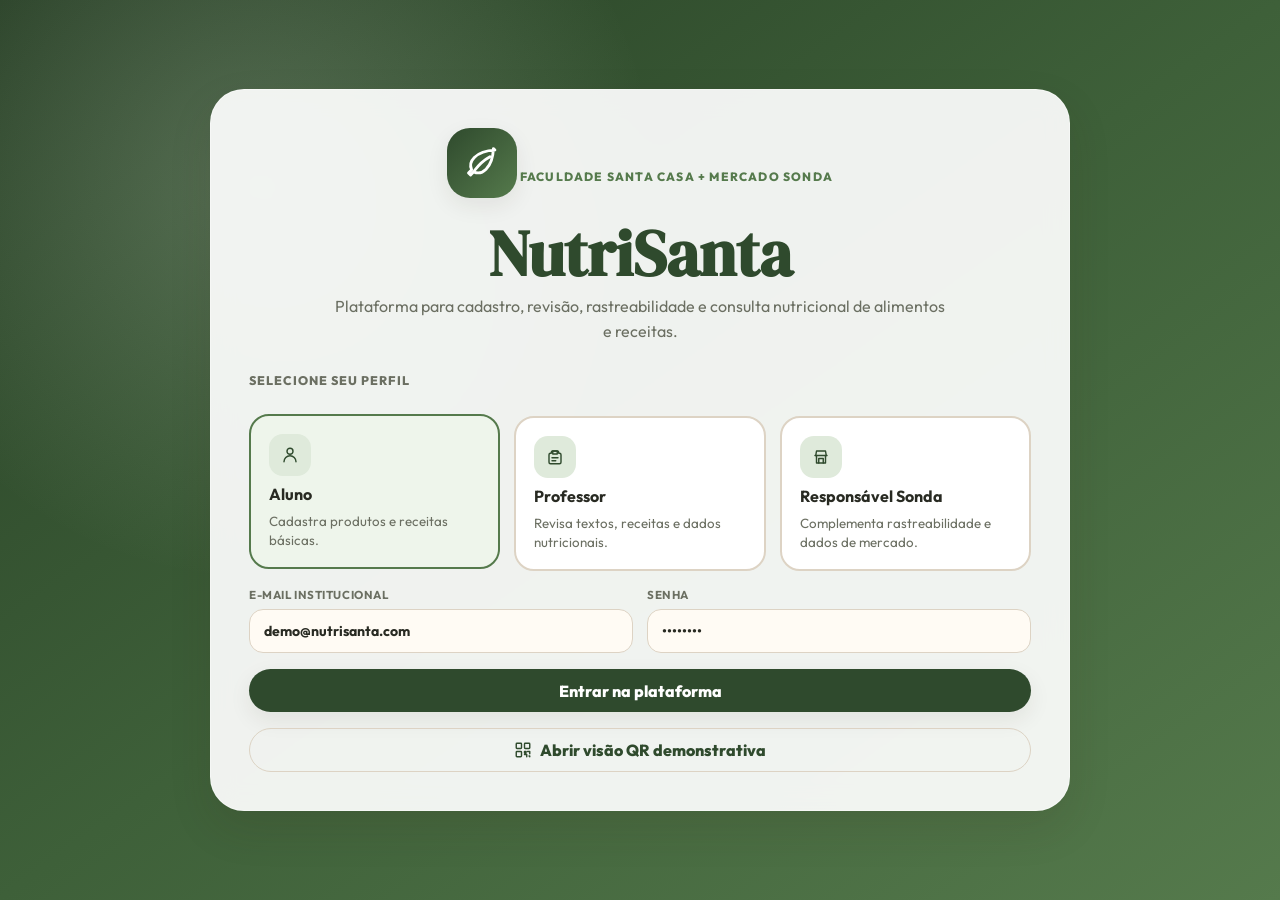
==== index.html @ 4ea7c249 "Add files via upload" ====
<!DOCTYPE html>
<html lang="pt-BR">
<head>
  <meta charset="UTF-8" />
  <meta name="viewport" content="width=device-width, initial-scale=1.0" />

  <title>NutriSanta | Plataforma Nutricional</title>

  <link rel="preconnect" href="https://fonts.googleapis.com" />
  <link rel="preconnect" href="https://fonts.gstatic.com" crossorigin />
  <link href="https://fonts.googleapis.com/css2?family=DM+Serif+Display:ital@0;1&family=Outfit:wght@300;400;500;600;700;800&display=swap" rel="stylesheet" />

  <link rel="stylesheet" href="styles-github-final.css" />
  <script src="app-github-final.js" defer></script>
</head>

<body>
  <!-- ÍCONES SVG INTERNOS -->
  <svg class="svg-sprite" aria-hidden="true">
    <symbol id="i-leaf" viewBox="0 0 24 24">
      <path d="M20.6 3.4C14.7 3.6 9.8 5.4 6.9 8.3c-2.4 2.4-3 5.6-1.8 8.2L3 18.6 4.4 20l2.1-2.1c2.6 1.2 5.8.6 8.2-1.8 2.9-2.9 4.7-7.8 4.9-13.7Z"/>
      <path d="M7 17c3-4 6.3-7 10.3-9.2"/>
    </symbol>

    <symbol id="i-user" viewBox="0 0 24 24">
      <path d="M20 21a8 8 0 0 0-16 0"/>
      <circle cx="12" cy="7" r="4"/>
    </symbol>

    <symbol id="i-clipboard" viewBox="0 0 24 24">
      <path d="M9 4h6a2 2 0 0 1 2 2v1h1a2 2 0 0 1 2 2v10a2 2 0 0 1-2 2H6a2 2 0 0 1-2-2V9a2 2 0 0 1 2-2h1V6a2 2 0 0 1 2-2Z"/>
      <path d="M9 4h6v4H9Z"/>
      <path d="M8 13h8M8 17h5"/>
    </symbol>

    <symbol id="i-store" viewBox="0 0 24 24">
      <path d="M4 10h16"/>
      <path d="M5 10l1-6h12l1 6"/>
      <path d="M6 10v10h12V10"/>
      <path d="M9 20v-6h6v6"/>
    </symbol>

    <symbol id="i-dashboard" viewBox="0 0 24 24">
      <rect x="3" y="3" width="8" height="8" rx="2"/>
      <rect x="13" y="3" width="8" height="5" rx="2"/>
      <rect x="13" y="10" width="8" height="11" rx="2"/>
      <rect x="3" y="13" width="8" height="8" rx="2"/>
    </symbol>

    <symbol id="i-plus" viewBox="0 0 24 24">
      <path d="M12 5v14M5 12h14"/>
    </symbol>

    <symbol id="i-book" viewBox="0 0 24 24">
      <path d="M4 19.5A2.5 2.5 0 0 1 6.5 17H20"/>
      <path d="M4 4.5A2.5 2.5 0 0 1 6.5 2H20v20H6.5A2.5 2.5 0 0 1 4 19.5Z"/>
    </symbol>

    <symbol id="i-check" viewBox="0 0 24 24">
      <path d="m20 6-11 11-5-5"/>
    </symbol>

    <symbol id="i-search" viewBox="0 0 24 24">
      <circle cx="11" cy="11" r="8"/>
      <path d="m21 21-4.3-4.3"/>
    </symbol>

    <symbol id="i-qr" viewBox="0 0 24 24">
      <rect x="3" y="3" width="7" height="7" rx="1"/>
      <rect x="14" y="3" width="7" height="7" rx="1"/>
      <rect x="3" y="14" width="7" height="7" rx="1"/>
      <path d="M14 14h2v2h-2ZM18 14h3v3M14 18h3v3M20 20h1v1"/>
    </symbol>

    <symbol id="i-map" viewBox="0 0 24 24">
      <path d="M21 10c0 6-9 12-9 12S3 16 3 10a9 9 0 1 1 18 0Z"/>
      <circle cx="12" cy="10" r="3"/>
    </symbol>

    <symbol id="i-edit" viewBox="0 0 24 24">
      <path d="M12 20h9"/>
      <path d="M16.5 3.5a2.1 2.1 0 0 1 3 3L7 19l-4 1 1-4Z"/>
    </symbol>

    <symbol id="i-image" viewBox="0 0 24 24">
      <rect x="3" y="5" width="18" height="14" rx="2"/>
      <circle cx="8" cy="10" r="2"/>
      <path d="m21 16-5-5L5 19"/>
    </symbol>

    <symbol id="i-arrow-left" viewBox="0 0 24 24">
      <path d="m12 19-7-7 7-7"/>
      <path d="M19 12H5"/>
    </symbol>

    <symbol id="i-upload" viewBox="0 0 24 24">
      <path d="M21 15v4a2 2 0 0 1-2 2H5a2 2 0 0 1-2-2v-4"/>
      <path d="m17 8-5-5-5 5"/>
      <path d="M12 3v12"/>
    </symbol>

    <symbol id="i-save" viewBox="0 0 24 24">
      <path d="M19 21H5a2 2 0 0 1-2-2V5a2 2 0 0 1 2-2h11l5 5v11a2 2 0 0 1-2 2Z"/>
      <path d="M17 21v-8H7v8"/>
      <path d="M7 3v5h8"/>
    </symbol>

    <symbol id="i-logout" viewBox="0 0 24 24">
      <path d="M9 21H5a2 2 0 0 1-2-2V5a2 2 0 0 1 2-2h4"/>
      <path d="m16 17 5-5-5-5"/>
      <path d="M21 12H9"/>
    </symbol>
  </svg>

  <!-- LOGIN -->
  <section id="loginView" class="screen login-view active">
    <div class="login-card">
      <div class="login-logo">
        <div class="brand-mark">
          <svg><use href="#i-leaf"></use></svg>
        </div>

        <span class="eyebrow">Faculdade Santa Casa + Mercado Sonda</span>
        <h1>NutriSanta</h1>
        <p>
          Plataforma para cadastro, revisão, rastreabilidade e consulta nutricional de alimentos e receitas.
        </p>
      </div>

      <form id="loginForm" class="login-form" novalidate>
        <span class="section-label">Selecione seu perfil</span>

        <div class="login-roles">
          <button type="button" class="role-card selected" data-login-role="student">
            <span class="role-icon">
              <svg><use href="#i-user"></use></svg>
            </span>
            <strong>Aluno</strong>
            <small>Cadastra produtos e receitas básicas.</small>
          </button>

          <button type="button" class="role-card" data-login-role="teacher">
            <span class="role-icon">
              <svg><use href="#i-clipboard"></use></svg>
            </span>
            <strong>Professor</strong>
            <small>Revisa textos, receitas e dados nutricionais.</small>
          </button>

          <button type="button" class="role-card" data-login-role="sonda">
            <span class="role-icon">
              <svg><use href="#i-store"></use></svg>
            </span>
            <strong>Responsável Sonda</strong>
            <small>Complementa rastreabilidade e dados de mercado.</small>
          </button>
        </div>

        <div class="login-fields">
          <label class="field">
            <span>E-mail institucional</span>
            <input type="email" value="demo@nutrisanta.com" />
          </label>

          <label class="field">
            <span>Senha</span>
            <input type="password" value="demo1234" />
          </label>
        </div>

        <button type="submit" class="btn btn-primary btn-full">
          Entrar na plataforma
        </button>

        <button type="button" id="openClientFromLogin" class="btn btn-ghost btn-full">
          <svg><use href="#i-qr"></use></svg>
          Abrir visão QR demonstrativa
        </button>
      </form>
    </div>
  </section>

  <!-- APP PRINCIPAL -->
  <section id="appView" class="screen app-view">
    <aside class="sidebar">
      <div class="sidebar-brand">
        <div class="sidebar-mark">
          <svg><use href="#i-leaf"></use></svg>
        </div>

        <div>
          <strong>NutriSanta</strong>
          <small>Plataforma nutricional</small>
        </div>
      </div>

      <div class="sidebar-user">
        <div id="sidebarAvatar" class="sidebar-avatar">A</div>

        <div>
          <strong id="sidebarUserName">Aluno Demo</strong>
          <small id="sidebarUserRole">Aluno</small>
        </div>
      </div>

      <nav class="sidebar-nav">
        <span class="nav-section">Geral</span>

        <button type="button" class="nav-item active" data-route="dashboardView">
          <svg><use href="#i-dashboard"></use></svg>
          <span>Dashboard</span>
        </button>

        <button type="button" class="nav-item" data-route="recipeCatalogView">
          <svg><use href="#i-book"></use></svg>
          <span>Catálogo de Receitas</span>
        </button>

        <span class="nav-section" data-only="student">Cadastro do aluno</span>

        <button type="button" class="nav-item" data-route="productFormView" data-only="student">
          <svg><use href="#i-plus"></use></svg>
          <span>Novo Produto</span>
        </button>

        <button type="button" class="nav-item" data-route="recipeFormView" data-only="student">
          <svg><use href="#i-plus"></use></svg>
          <span>Nova Receita</span>
        </button>

        <span class="nav-section" data-only="admin">Revisão</span>

        <button type="button" class="nav-item" data-route="reviewView" data-only="admin">
          <svg><use href="#i-check"></use></svg>
          <span>Revisão</span>
          <span id="pendingNavBadge" class="nav-badge">0</span>
        </button>

        <span class="nav-section" data-only="sonda">Operação Sonda</span>

        <button type="button" class="nav-item" data-route="traceabilityView" data-only="sonda">
          <svg><use href="#i-map"></use></svg>
          <span>Rastreabilidade</span>
        </button>

        <span class="nav-section">Consulta externa</span>

        <button type="button" id="openQrDemo" class="nav-item">
          <svg><use href="#i-qr"></use></svg>
          <span>Visão Cliente</span>
        </button>
      </nav>

      <div class="sidebar-footer">
        <button type="button" id="logoutButton" class="nav-item danger">
          <svg><use href="#i-logout"></use></svg>
          <span>Sair</span>
        </button>
      </div>
    </aside>

    <main class="main-content">
      <header class="topbar">
        <div>
          <span class="eyebrow">Painel NutriSanta</span>
          <h2 id="topbarTitle">Dashboard</h2>
        </div>

        <label class="topbar-search">
          <svg><use href="#i-search"></use></svg>
          <input id="globalSearch" type="search" placeholder="Buscar alimento ou receita" />
        </label>
      </header>

      <div class="page">
        <!-- DASHBOARD -->
        <section id="dashboardView" class="view active">
          <div class="page-heading">
            <span class="eyebrow">Banco nutricional</span>
            <h1>Dashboard principal</h1>
            <p>
              Consulte alimentos aprovados, acompanhe pendências e abra a visão do cliente por QR Code.
            </p>
          </div>

          <section class="metrics-grid">
            <article class="metric-card">
              <strong id="approvedCount">0</strong>
              <span>Itens aprovados</span>
            </article>

            <article class="metric-card">
              <strong id="pendingCount">0</strong>
              <span>Pendentes</span>
            </article>

            <article class="metric-card">
              <strong id="recipeCount">0</strong>
              <span>Receitas aprovadas</span>
            </article>

            <article class="metric-card">
              <strong id="traceabilityCount">0</strong>
              <span>Rastreabilidade completa</span>
            </article>
          </section>

          <section class="toolbar">
            <label class="search-input">
              <svg><use href="#i-search"></use></svg>
              <input id="searchInput" type="search" placeholder="Buscar por banana, batata-doce, brócolis..." />
            </label>

            <select id="categoryFilter" class="form-select">
              <option value="all">Todas as categorias</option>
              <option value="Frutas">Frutas</option>
              <option value="Raízes">Raízes</option>
              <option value="Hortaliças">Hortaliças</option>
            </select>
          </section>

          <section id="itemsGrid" class="items-grid"></section>
        </section>

        <!-- CADASTRO DE PRODUTO -->
        <section id="productFormView" class="view">
          <div class="page-actions">
            <button type="button" class="btn btn-ghost" data-back-dashboard>
              <svg><use href="#i-arrow-left"></use></svg>
              Voltar ao Dashboard
            </button>
          </div>

          <div class="page-heading">
            <span class="eyebrow">Cadastro do aluno</span>
            <h1>Novo produto</h1>
            <p>
              O aluno informa apenas dados básicos, nutricionais e foto.
              Lote, validade, fornecedor e localização ficam exclusivamente para o responsável Sonda.
            </p>
          </div>

          <form id="productForm" class="panel-form" novalidate>
            <div class="form-section">
              <span>01</span>
              <h3>Informações gerais</h3>
            </div>

            <div class="form-grid two">
              <label class="field">
                <span>Nome do alimento</span>
                <input name="name" type="text" placeholder="Ex: Batata-doce roxa" />
              </label>

              <label class="field">
                <span>Categoria</span>
                <select name="category">
                  <option value="">Selecione</option>
                  <option>Frutas</option>
                  <option>Raízes</option>
                  <option>Hortaliças</option>
                </select>
              </label>

              <label class="field">
                <span>Origem visual</span>
                <select name="origin">
                  <option value="">Selecione</option>
                  <option value="tree">Árvore</option>
                  <option value="earth">Terra / raiz</option>
                  <option value="leaf">Folhagem</option>
                </select>
              </label>

              <label class="field">
                <span>Peso médio</span>
                <input name="weight" type="text" placeholder="Ex: 100g ou unidade média" />
              </label>

              <div class="field span-2 file-field">
                <span>Foto do alimento</span>

                <label class="file-upload">
                  <input
                    type="file"
                    accept="image/*"
                    data-image-input
                    data-target="productPhotoData"
                    data-preview="productPhotoPreview"
                  />

                  <span class="file-upload-icon">
                    <svg><use href="#i-upload"></use></svg>
                  </span>

                  <strong>Selecionar imagem do dispositivo</strong>
                  <small>Abre a galeria/arquivos do computador ou celular.</small>
                </label>

                <input id="productPhotoData" name="photo" type="hidden" />
                <div id="productPhotoPreview" class="image-preview hidden"></div>
              </div>

              <label class="field span-2">
                <span>Descrição</span>
                <textarea name="description" placeholder="Descreva características, uso alimentar e observações relevantes."></textarea>
              </label>
            </div>

            <div class="form-section">
              <span>02</span>
              <h3>Tabela nutricional básica</h3>
            </div>

            <div class="form-grid three">
              <label class="field">
                <span>Valor energético</span>
                <input name="calories" type="text" placeholder="Ex: 86 kcal" />
              </label>

              <label class="field">
                <span>Carboidratos</span>
                <input name="carbs" type="text" placeholder="Ex: 20,1g" />
              </label>

              <label class="field">
                <span>Proteínas</span>
                <input name="protein" type="text" placeholder="Ex: 1,6g" />
              </label>

              <label class="field">
                <span>Gorduras</span>
                <input name="fat" type="text" placeholder="Ex: 0,1g" />
              </label>

              <label class="field">
                <span>Fibras</span>
                <input name="fiber" type="text" placeholder="Ex: 3,0g" />
              </label>

              <label class="field">
                <span>Potássio</span>
                <input name="potassium" type="text" placeholder="Ex: 337mg" />
              </label>

              <label class="field">
                <span>Ferro</span>
                <input name="iron" type="text" placeholder="Ex: 0,6mg" />
              </label>

              <label class="field">
                <span>Água</span>
                <input name="water" type="text" placeholder="Ex: 77%" />
              </label>

              <label class="field">
                <span>Sódio</span>
                <input name="sodium" type="text" placeholder="Ex: 55mg" />
              </label>

              <label class="field">
                <span>Vitamina A</span>
                <input name="vitaminA" type="text" placeholder="Ex: 709mcg" />
              </label>

              <label class="field">
                <span>Vitamina C</span>
                <input name="vitaminC" type="text" placeholder="Ex: 2,4mg" />
              </label>
            </div>

            <div class="form-actions">
              <button type="button" class="btn btn-secondary" data-back-dashboard>
                Cancelar
              </button>

              <button type="reset" class="btn btn-secondary">
                Limpar
              </button>

              <button type="submit" class="btn btn-primary">
                Enviar para revisão
              </button>
            </div>
          </form>
        </section>

        <!-- CADASTRO DE RECEITA -->
        <section id="recipeFormView" class="view">
          <div class="page-actions">
            <button type="button" class="btn btn-ghost" data-back-dashboard>
              <svg><use href="#i-arrow-left"></use></svg>
              Voltar ao Dashboard
            </button>
          </div>

          <div class="page-heading">
            <span class="eyebrow">Cadastro do aluno</span>
            <h1>Nova receita</h1>
            <p>
              Cadastre uma receita vinculada a um alimento.
              A foto deve ser enviada pelo dispositivo, sem campo de URL.
            </p>
          </div>

          <form id="recipeForm" class="panel-form" novalidate>
            <div class="form-section">
              <span>01</span>
              <h3>Dados da receita</h3>
            </div>

            <div class="form-grid two">
              <label class="field">
                <span>Título</span>
                <input name="title" type="text" placeholder="Ex: Purê assado de batata-doce" />
              </label>

              <label class="field">
                <span>Ingrediente principal</span>
                <select id="recipeFoodSelect" name="foodId">
                  <option value="">Selecione um alimento aprovado</option>
                </select>
              </label>

              <label class="field">
                <span>Dificuldade</span>
                <select name="difficulty">
                  <option value="">Selecione</option>
                  <option>Fácil</option>
                  <option>Médio</option>
                  <option>Difícil</option>
                </select>
              </label>

              <label class="field">
                <span>Tempo</span>
                <select name="prepTime">
                  <option value="">Selecione</option>
                  <option>10 min</option>
                  <option>20 min</option>
                  <option>30 min</option>
                  <option>1 hora ou mais</option>
                </select>
              </label>

              <label class="field">
                <span>Porções</span>
                <select name="portions">
                  <option value="">Selecione</option>
                  <option>10</option>
                  <option>15</option>
                  <option>20 ou mais</option>
                </select>
              </label>

              <div class="field file-field">
                <span>Foto da receita</span>

                <label class="file-upload compact-upload">
                  <input
                    type="file"
                    accept="image/*"
                    data-image-input
                    data-target="recipePhotoData"
                    data-preview="recipePhotoPreview"
                  />

                  <span class="file-upload-icon">
                    <svg><use href="#i-upload"></use></svg>
                  </span>

                  <strong>Selecionar foto</strong>
                  <small>Buscar no computador ou celular.</small>
                </label>

                <input id="recipePhotoData" name="photo" type="hidden" />
                <div id="recipePhotoPreview" class="image-preview hidden"></div>
              </div>

              <label class="field span-2">
                <span>Ingredientes</span>
                <textarea name="ingredients" placeholder="Liste ingredientes com quantidades aproximadas."></textarea>
              </label>

              <label class="field span-2">
                <span>Modo de preparo</span>
                <textarea name="preparation" placeholder="Descreva o passo a passo com linguagem clara."></textarea>
              </label>
            </div>

            <div class="form-actions">
              <button type="button" class="btn btn-secondary" data-back-dashboard>
                Cancelar
              </button>

              <button type="reset" class="btn btn-secondary">
                Limpar
              </button>

              <button type="submit" class="btn btn-primary">
                Enviar para revisão
              </button>
            </div>
          </form>
        </section>

        <!-- REVISÃO -->
        <section id="reviewView" class="view">
          <div class="page-actions">
            <button type="button" class="btn btn-ghost" data-back-dashboard>
              <svg><use href="#i-arrow-left"></use></svg>
              Voltar ao Dashboard
            </button>
          </div>

          <div class="page-heading">
            <span class="eyebrow">Professor / Sonda</span>
            <h1>Revisão de conteúdos</h1>
            <p>
              Professor e Sonda podem corrigir dados acadêmicos antes de aprovar.
              Dados de mercado ficam separados na aba Rastreabilidade.
            </p>
          </div>

          <div id="reviewList" class="review-list"></div>
        </section>

        <!-- CATÁLOGO DE RECEITAS -->
        <section id="recipeCatalogView" class="view">
          <div class="page-actions">
            <button type="button" class="btn btn-ghost" data-back-dashboard>
              <svg><use href="#i-arrow-left"></use></svg>
              Voltar ao Dashboard
            </button>
          </div>

          <div class="page-heading">
            <span class="eyebrow">Receitas aprovadas</span>
            <h1>Catálogo de Receitas</h1>
            <p>
              As fotos ficam separadas do texto para evitar sobreposição e melhorar a leitura.
            </p>
          </div>

          <section class="toolbar">
            <label class="filter-label">
              <span>Ingrediente</span>
              <select id="recipeCatalogFilter" class="form-select">
                <option value="all">Todos os ingredientes</option>
              </select>
            </label>
          </section>

          <div id="recipeCatalogGrid" class="recipe-grid"></div>
        </section>

        <!-- RASTREABILIDADE SONDA -->
        <section id="traceabilityView" class="view" data-only="sonda">
          <div class="page-actions">
            <button type="button" class="btn btn-ghost" data-back-dashboard>
              <svg><use href="#i-arrow-left"></use></svg>
              Voltar ao Dashboard
            </button>
          </div>

          <div class="page-heading">
            <span class="eyebrow">Operação Sonda</span>
            <h1 id="traceabilityTitle">Rastreabilidade</h1>
            <p id="traceabilityDescription">
              Escolha se deseja adicionar rastreabilidade em um produto pendente ou editar dados já cadastrados.
              O cliente vê somente os dados públicos ao abrir o QR Code.
            </p>
          </div>

          <section class="traceability-mode-grid" aria-label="Modos de rastreabilidade">
            <button type="button" class="traceability-mode-card active" data-traceability-mode="add">
              <span>01</span>
              <strong>Adicionar rastreabilidade</strong>
              <small>Para produtos aprovados que ainda estão sem lote, validade, fornecedor ou origem.</small>
            </button>

            <button type="button" class="traceability-mode-card" data-traceability-mode="edit">
              <span>02</span>
              <strong>Editar rastreabilidade</strong>
              <small>Para corrigir ou atualizar os dados de produtos que já possuem rastreabilidade.</small>
            </button>
          </section>

          <form id="traceabilityForm" class="panel-form" novalidate>
            <div class="form-section">
              <span>01</span>
              <h3 id="traceabilityProductSectionTitle">Produto sem rastreabilidade</h3>
            </div>

            <div class="form-grid two">
              <label class="field span-2">
                <span id="traceabilityProductLabel">Produto pendente</span>
                <select id="traceabilityProductSelect" name="productId">
                  <option value="">Selecione um produto aprovado</option>
                </select>
              </label>
            </div>

            <div id="traceabilityProductSummary" class="traceability-summary"></div>

            <div class="form-section">
              <span>02</span>
              <h3>Dados de mercado</h3>
            </div>

            <div class="form-grid two">
              <label class="field">
                <span>Lote</span>
                <input name="batch" type="text" placeholder="Ex: LT-2026-041" />
              </label>

              <label class="field">
                <span>Fornecedor / Fazenda</span>
                <input name="supplier" type="text" placeholder="Ex: Fazenda Santa Clara" />
              </label>

              <label class="field">
                <span>Validade</span>
                <input name="validity" type="date" />
              </label>

              <label class="field">
                <span>Origem / Cidade</span>
                <input name="marketOrigin" type="text" placeholder="Ex: Piedade - SP" />
              </label>

              <label class="field">
                <span>Código interno / ID</span>
                <input name="traceCode" type="text" placeholder="Ex: NS-BAT-042" />
              </label>

              <label class="field">
                <span>Data de recebimento</span>
                <input name="receivedAt" type="date" />
              </label>
            </div>

            <div class="map-workspace">
              <div class="map-workspace-header">
                <div>
                  <span class="eyebrow">Google Maps</span>
                  <h3>Pré-visualização da fazenda/local</h3>
                  <p>
                    O mapa é gerado pela combinação de “Fornecedor/Fazenda” + “Origem/Cidade”.
                  </p>
                </div>

                <button type="button" id="previewMapButton" class="btn btn-secondary">
                  <svg><use href="#i-map"></use></svg>
                  Pré-visualizar mapa
                </button>
              </div>

              <input id="traceabilityMapsUrl" name="mapsUrl" type="hidden" />
              <input id="traceabilityMapsQuery" name="mapsQuery" type="hidden" />

              <div id="mapPreview" class="map-preview empty">
                <span>Digite o local ou fazenda e clique em “Pré-visualizar mapa”.</span>
              </div>
            </div>

            <div class="form-actions">
              <button type="button" class="btn btn-secondary" data-back-dashboard>
                Cancelar
              </button>

              <button id="traceabilitySubmitButton" type="submit" class="btn btn-primary">
                <svg><use href="#i-save"></use></svg>
                Adicionar rastreabilidade
              </button>
            </div>
          </form>
        </section>
      </div>
    </main>
  </section>

  <!-- VISÃO CLIENTE / QR CODE -->
  <section id="clientView" class="screen client-view origin-tree">
    <div class="client-top-actions">
      <button type="button" id="backToAppFromClient" class="client-back-button">
        <svg><use href="#i-arrow-left"></use></svg>
        Voltar ao painel
      </button>

      <button type="button" id="backToClientList" class="client-back-button secondary hidden">
        Voltar à lista
      </button>
    </div>

    <main class="client-shell">
      <section id="clientListPanel" class="client-list-panel">
        <div class="page-heading compact-heading">
          <span class="eyebrow">QR Code NutriSanta</span>
          <h1>QR Codes por categoria</h1>
          <p>
            O cliente acessa somente esta área externa. No GitHub Pages, o QR Code deve apontar para cliente.html?produto=ID, sem abrir login, dashboard ou abas internas.
          </p>
        </div>

        <nav class="client-category-tabs" aria-label="Categorias de alimentos no mercado">
          <button type="button" class="client-category-tab active" data-client-category="Frutas">
            <strong>Frutas</strong>
            <span data-client-category-count>0 itens</span>
          </button>

          <button type="button" class="client-category-tab" data-client-category="Raízes">
            <strong>Raízes</strong>
            <span data-client-category-count>0 itens</span>
          </button>

          <button type="button" class="client-category-tab" data-client-category="Hortaliças">
            <strong>Hortaliças</strong>
            <span data-client-category-count>0 itens</span>
          </button>
        </nav>

        <div id="clientProductList" class="client-product-grid"></div>
      </section>

      <section id="clientDetailPanel" class="client-detail-panel hidden">
        <section class="client-hero">
          <div id="clientPhoto" class="client-photo"></div>

          <div>
            <span id="clientCategory" class="client-badge">Categoria</span>
            <h1 id="clientTitle">Alimento</h1>
            <p id="clientDescription">Descrição do produto selecionado.</p>
          </div>
        </section>

        <nav class="client-section-tabs">
          <button type="button" class="active" data-client-tab="info">
            Informações
          </button>

          <button type="button" data-client-tab="recipes">
            Receitas
          </button>
        </nav>

        <section id="clientInfoPanel" class="client-panel active">
          <div id="clientNutrition" class="nutrition-grid"></div>
          <div id="clientTraceability" class="trace-card"></div>
        </section>

        <section id="clientRecipesPanel" class="client-panel">
          <div id="clientRecipes" class="recipe-grid compact"></div>
        </section>
      </section>
    </main>
  </section>

  <!-- MODAL DE EDIÇÃO -->
  <div id="editModal" class="modal hidden">
    <div class="modal-backdrop" data-close-modal></div>

    <section class="modal-card">
      <header class="modal-header">
        <div>
          <span class="eyebrow">Revisão detalhada</span>
          <h2 id="editModalTitle">Editar envio</h2>
        </div>

        <button type="button" class="icon-button" data-close-modal>
          ×
        </button>
      </header>

      <form id="editForm" class="modal-body" novalidate></form>
    </section>
  </div>

  <div id="toast" class="toast hidden"></div>
</body>
</html>
---- styles-github-final.css ----
:root {
  --green-deep: #2f4a2d;
  --green: #557a4c;
  --green-soft: #dfeadb;
  --green-ghost: #eef5eb;

  --earth-deep: #6b4a2b;
  --earth: #9b6b43;
  --earth-soft: #ead7c1;
  --earth-ghost: #f6ecdf;

  --cream: #f7f1e6;
  --cream-2: #fffbf4;
  --surface: #ffffff;

  --text: #282a22;
  --muted: #6b6f62;
  --line: #ddd3c4;

  --danger: #a24035;
  --warning: #b87914;
  --success: #3f7b45;

  --shadow-sm: 0 8px 22px rgba(54, 42, 24, .08);
  --shadow-md: 0 18px 42px rgba(54, 42, 24, .13);

  --font-body: "Outfit", system-ui, sans-serif;
  --font-display: "DM Serif Display", Georgia, serif;
}

* {
  box-sizing: border-box;
}

html {
  scroll-behavior: smooth;
}

body {
  margin: 0;
  min-height: 100vh;
  font-family: var(--font-body);
  color: var(--text);
  background:
    radial-gradient(circle at top left, rgba(155, 107, 67, .18), transparent 30%),
    linear-gradient(135deg, var(--cream), #fff8ed);
}

button,
input,
select,
textarea {
  font: inherit;
}

button {
  cursor: pointer;
  border: 0;
}

textarea {
  resize: vertical;
  min-height: 118px;
}

img {
  max-width: 100%;
  display: block;
}

svg {
  width: 18px;
  height: 18px;
  fill: none;
  stroke: currentColor;
  stroke-width: 1.9;
  stroke-linecap: round;
  stroke-linejoin: round;
}

.svg-sprite {
  position: absolute;
  width: 0;
  height: 0;
  overflow: hidden;
}

.hidden {
  display: none !important;
}

.screen {
  display: none;
  min-height: 100vh;
}

.screen.active {
  display: flex;
}

.view {
  display: none;
}

.view.active {
  display: block;
}

.eyebrow {
  display: inline-block;
  color: var(--green);
  font-size: .75rem;
  letter-spacing: .1em;
  text-transform: uppercase;
  font-weight: 800;
}

.section-label {
  display: block;
  margin-bottom: 12px;
  color: var(--muted);
  font-weight: 800;
  font-size: .78rem;
  text-transform: uppercase;
  letter-spacing: .08em;
}

.btn {
  min-height: 43px;
  display: inline-flex;
  align-items: center;
  justify-content: center;
  gap: 8px;
  padding: 11px 18px;
  border-radius: 999px;
  font-weight: 800;
  transition: .2s ease;
  text-decoration: none;
}

.btn:hover {
  transform: translateY(-1px);
}

.btn-primary {
  background: var(--green-deep);
  color: #fff;
  box-shadow: var(--shadow-sm);
}

.btn-primary:hover {
  background: var(--green);
}

.btn-secondary {
  background: var(--cream);
  color: var(--green-deep);
  border: 1px solid var(--line);
}

.btn-ghost {
  background: transparent;
  color: var(--green-deep);
  border: 1px solid var(--line);
}

.btn-full {
  width: 100%;
}

.btn-sm {
  min-height: 34px;
  padding: 8px 13px;
  font-size: .86rem;
}

.icon-button {
  width: 40px;
  height: 40px;
  display: grid;
  place-items: center;
  border-radius: 50%;
  background: var(--cream);
  color: var(--text);
  font-size: 1.3rem;
}

.field {
  display: grid;
  gap: 7px;
  color: var(--muted);
  font-weight: 700;
  font-size: .88rem;
}

.field span,
.filter-label span {
  text-transform: uppercase;
  letter-spacing: .05em;
  font-size: .72rem;
}

.field input,
.field select,
.field textarea,
.form-select {
  width: 100%;
  border: 1.5px solid var(--line);
  background: var(--cream-2);
  border-radius: 14px;
  padding: 12px 14px;
  color: var(--text);
  outline: none;
  transition: .2s ease;
}

.field input:focus,
.field select:focus,
.field textarea:focus,
.form-select:focus {
  border-color: var(--green);
  box-shadow: 0 0 0 3px rgba(85, 122, 76, .16);
  background: #fff;
}

/* =========================
   LOGIN
========================= */

.login-view {
  align-items: center;
  justify-content: center;
  padding: 24px;
  background:
    radial-gradient(circle at 20% 20%, rgba(223, 234, 219, .22), transparent 32%),
    linear-gradient(145deg, #273f25, #3e6039 50%, #557a4c);
}

.login-card {
  width: min(860px, 100%);
  background: rgba(255, 255, 255, .92);
  border: 1px solid rgba(255, 255, 255, .35);
  border-radius: 34px;
  padding: 38px;
  box-shadow: var(--shadow-md);
  backdrop-filter: blur(12px);
}

.login-logo {
  text-align: center;
  max-width: 620px;
  margin: 0 auto 28px;
}

.brand-mark {
  width: 70px;
  height: 70px;
  display: inline-grid;
  place-items: center;
  margin-bottom: 16px;
  border-radius: 23px;
  background: linear-gradient(135deg, var(--green-deep), var(--green));
  color: #fff;
  box-shadow: var(--shadow-sm);
}

.brand-mark svg {
  width: 36px;
  height: 36px;
}

.login-logo h1 {
  margin: 8px 0;
  font-family: var(--font-display);
  color: var(--green-deep);
  font-size: clamp(2.4rem, 6vw, 4rem);
  line-height: 1;
}

.login-logo p {
  margin: 0;
  color: var(--muted);
  line-height: 1.6;
}

.login-form {
  display: grid;
  gap: 16px;
}

.login-roles {
  display: grid;
  grid-template-columns: repeat(3, 1fr);
  gap: 14px;
}

.role-card {
  display: grid;
  gap: 8px;
  text-align: left;
  padding: 18px;
  background: var(--surface);
  border: 2px solid var(--line);
  border-radius: 20px;
  color: var(--text);
  transition: .2s ease;
}

.role-card:hover,
.role-card.selected {
  border-color: var(--green);
  background: var(--green-ghost);
  transform: translateY(-2px);
}

.role-icon {
  width: 42px;
  height: 42px;
  display: grid;
  place-items: center;
  border-radius: 14px;
  color: var(--green-deep);
  background: var(--green-soft);
}

.role-card small {
  color: var(--muted);
  line-height: 1.4;
}

.login-fields {
  display: grid;
  grid-template-columns: 1fr 1fr;
  gap: 14px;
}

/* =========================
   APP
========================= */

.app-view {
  background: var(--cream);
}

.sidebar {
  position: fixed;
  inset: 0 auto 0 0;
  width: 250px;
  display: flex;
  flex-direction: column;
  background: var(--green-deep);
  color: #fff;
  z-index: 20;
}

.sidebar-brand {
  display: flex;
  gap: 12px;
  align-items: center;
  padding: 22px 20px;
  border-bottom: 1px solid rgba(255, 255, 255, .12);
}

.sidebar-mark {
  width: 38px;
  height: 38px;
  display: grid;
  place-items: center;
  border-radius: 13px;
  background: rgba(255, 255, 255, .12);
}

.sidebar-brand strong {
  display: block;
  font-family: var(--font-display);
  font-size: 1.25rem;
}

.sidebar-brand small {
  color: rgba(255, 255, 255, .55);
}

.sidebar-user {
  display: flex;
  gap: 10px;
  align-items: center;
  padding: 16px 20px;
  border-bottom: 1px solid rgba(255, 255, 255, .1);
}

.sidebar-avatar {
  width: 38px;
  height: 38px;
  display: grid;
  place-items: center;
  border-radius: 50%;
  background: var(--green);
  font-weight: 900;
}

.sidebar-user strong {
  display: block;
  font-size: .95rem;
}

.sidebar-user small {
  color: rgba(255, 255, 255, .55);
}

.sidebar-nav {
  flex: 1;
  overflow-y: auto;
  padding: 12px 10px;
}

.nav-section {
  display: block;
  padding: 12px 10px 6px;
  color: rgba(255, 255, 255, .35);
  font-size: .67rem;
  text-transform: uppercase;
  letter-spacing: .1em;
  font-weight: 900;
}

.nav-item {
  width: 100%;
  display: flex;
  align-items: center;
  gap: 10px;
  padding: 11px 10px;
  color: rgba(255, 255, 255, .74);
  background: transparent;
  border-radius: 13px;
  font-weight: 700;
  text-align: left;
  transition: .18s ease;
}

.nav-item:hover,
.nav-item.active {
  background: rgba(255, 255, 255, .13);
  color: #fff;
}

.nav-item.danger {
  color: #ffe4df;
}

.nav-badge {
  margin-left: auto;
  padding: 3px 8px;
  border-radius: 999px;
  background: var(--earth);
  color: #fff;
  font-size: .72rem;
}

.sidebar-footer {
  padding: 12px 10px;
  border-top: 1px solid rgba(255, 255, 255, .1);
}

.main-content {
  margin-left: 250px;
  min-height: 100vh;
  flex: 1;
}

.topbar {
  position: sticky;
  top: 0;
  z-index: 10;
  display: flex;
  justify-content: space-between;
  align-items: center;
  gap: 18px;
  padding: 16px 28px;
  background: rgba(255, 251, 244, .9);
  border-bottom: 1px solid var(--line);
  backdrop-filter: blur(14px);
}

.topbar h2 {
  margin: 4px 0 0;
  font-family: var(--font-display);
  font-size: 1.65rem;
}

.topbar-search,
.search-input {
  position: relative;
}

.topbar-search {
  width: min(340px, 45vw);
}

.topbar-search svg,
.search-input svg {
  position: absolute;
  left: 14px;
  top: 50%;
  transform: translateY(-50%);
  color: var(--muted);
}

.topbar-search input,
.search-input input {
  width: 100%;
  height: 45px;
  border: 1.5px solid var(--line);
  border-radius: 999px;
  background: var(--surface);
  padding: 0 15px 0 42px;
  outline: none;
}

.page {
  padding: 28px;
}

.page-actions {
  margin-bottom: 18px;
}

.page-heading {
  margin-bottom: 24px;
}

.page-heading h1 {
  margin: 8px 0;
  font-family: var(--font-display);
  color: var(--green-deep);
  font-size: clamp(2rem, 4vw, 3.2rem);
  line-height: 1;
}

.page-heading p {
  max-width: 780px;
  margin: 0;
  color: var(--muted);
  line-height: 1.6;
}

/* =========================
   DASHBOARD
========================= */

.metrics-grid {
  display: grid;
  grid-template-columns: repeat(4, 1fr);
  gap: 16px;
  margin-bottom: 22px;
}

.metric-card {
  padding: 20px;
  border-radius: 22px;
  background: var(--surface);
  border: 1px solid var(--line);
  box-shadow: var(--shadow-sm);
}

.metric-card strong {
  display: block;
  color: var(--green-deep);
  font-size: 2.4rem;
  line-height: 1;
}

.metric-card span {
  color: var(--muted);
}

.toolbar {
  display: flex;
  gap: 14px;
  align-items: center;
  margin-bottom: 22px;
  padding: 16px;
  background: rgba(255, 255, 255, .78);
  border: 1px solid var(--line);
  border-radius: 22px;
  box-shadow: var(--shadow-sm);
}

.search-input {
  flex: 1;
}

.toolbar .form-select {
  max-width: 260px;
}

/* =========================
   CARDS
========================= */

.items-grid {
  display: grid;
  grid-template-columns: repeat(3, 1fr);
  gap: 18px;
}

.item-card,
.recipe-card,
.review-card {
  overflow: hidden;
  background: var(--surface);
  border: 1px solid var(--line);
  border-radius: 24px;
  box-shadow: var(--shadow-sm);
}

.item-card {
  transition: .2s ease;
}

.item-card:hover {
  transform: translateY(-3px);
  box-shadow: var(--shadow-md);
}

.origin-tree {
  --origin-accent: var(--green-deep);
  --origin-soft: var(--green-soft);
  --origin-ghost: var(--green-ghost);
}

.origin-earth {
  --origin-accent: var(--earth-deep);
  --origin-soft: var(--earth-soft);
  --origin-ghost: var(--earth-ghost);
}

.origin-leaf {
  --origin-accent: #4f7d43;
  --origin-soft: #e7f0dc;
  --origin-ghost: #f3f8ec;
}

.item-card.origin-tree,
.item-card.origin-earth,
.item-card.origin-leaf {
  border-top: 5px solid var(--origin-accent);
}

.item-photo,
.product-placeholder {
  height: 160px;
  width: 100%;
  object-fit: cover;
  background: linear-gradient(135deg, var(--origin-ghost), var(--origin-soft));
}

.product-placeholder {
  display: grid;
  place-items: center;
  color: var(--origin-accent);
}

.product-placeholder svg {
  width: 54px;
  height: 54px;
  opacity: .55;
}

.item-body,
.recipe-body,
.review-body {
  padding: 18px;
}

.item-body h3,
.recipe-body h3,
.review-body h3 {
  margin: 0 0 8px;
  color: var(--origin-accent, var(--green-deep));
  font-size: 1.25rem;
}

.item-body p,
.recipe-body p,
.review-body p {
  margin: 0;
  color: var(--muted);
  line-height: 1.55;
}

.item-meta,
.recipe-meta {
  display: flex;
  flex-wrap: wrap;
  gap: 8px;
  margin: 14px 0;
}

.badge {
  display: inline-flex;
  align-items: center;
  gap: 5px;
  padding: 5px 10px;
  border-radius: 999px;
  background: var(--origin-ghost, var(--green-ghost));
  color: var(--origin-accent, var(--green-deep));
  font-size: .75rem;
  font-weight: 900;
  text-transform: uppercase;
  letter-spacing: .04em;
}

.badge.pending {
  background: #fff2cc;
  color: #805b00;
}

.badge.flag {
  background: #ffe6e2;
  color: var(--danger);
}

.item-actions,
.review-actions {
  display: flex;
  gap: 9px;
  padding: 0 18px 18px;
  flex-wrap: wrap;
}

.nutrition-row {
  display: grid;
  grid-template-columns: repeat(2, 1fr);
  gap: 8px;
  margin-top: 14px;
}

.nutrition-chip {
  padding: 10px;
  border-radius: 14px;
  background: var(--cream);
  border: 1px solid var(--line);
}

.nutrition-chip strong {
  display: block;
  color: var(--origin-accent, var(--green-deep));
}

.nutrition-chip span {
  color: var(--muted);
  font-size: .8rem;
}

.empty-state {
  grid-column: 1 / -1;
  padding: 30px;
  text-align: center;
  border: 1px dashed var(--line);
  border-radius: 24px;
  color: var(--muted);
  background: rgba(255, 255, 255, .55);
}

/* =========================
   FORMULÁRIOS
========================= */

.panel-form {
  max-width: 980px;
  background: rgba(255, 255, 255, .84);
  border: 1px solid var(--line);
  border-radius: 26px;
  padding: 24px;
  box-shadow: var(--shadow-sm);
}

.form-section {
  display: flex;
  align-items: center;
  gap: 10px;
  margin: 8px 0 16px;
  padding-bottom: 12px;
  border-bottom: 1px solid var(--line);
}

.form-section span {
  padding: 4px 8px;
  border-radius: 999px;
  background: var(--green-ghost);
  color: var(--green-deep);
  font-weight: 900;
  font-size: .75rem;
}

.form-section h3 {
  margin: 0;
  font-family: var(--font-display);
  color: var(--green-deep);
  font-size: 1.35rem;
}

.form-grid {
  display: grid;
  gap: 15px;
  margin-bottom: 24px;
}

.form-grid.two {
  grid-template-columns: repeat(2, 1fr);
}

.form-grid.three {
  grid-template-columns: repeat(3, 1fr);
}

.span-2 {
  grid-column: span 2;
}

.form-actions {
  display: flex;
  justify-content: flex-end;
  gap: 10px;
  margin-top: 18px;
  flex-wrap: wrap;
}

/* =========================
   UPLOAD DE IMAGEM
========================= */

.file-upload {
  min-height: 134px;
  border: 2px dashed var(--line);
  border-radius: 18px;
  background: var(--cream-2);
  display: grid;
  place-items: center;
  text-align: center;
  padding: 18px;
  position: relative;
  transition: .2s ease;
}

.file-upload:hover {
  border-color: var(--green);
  background: var(--green-ghost);
}

.file-upload input {
  position: absolute;
  inset: 0;
  opacity: 0;
  cursor: pointer;
  width: 100%;
  height: 100%;
}

.file-upload-icon {
  width: 44px;
  height: 44px;
  display: grid;
  place-items: center;
  border-radius: 14px;
  background: var(--green-soft);
  color: var(--green-deep);
}

.file-upload strong {
  color: var(--green-deep);
}

.file-upload small {
  color: var(--muted);
}

.image-preview {
  margin-top: 12px;
  border: 1px solid var(--line);
  border-radius: 18px;
  overflow: hidden;
  background: #fff;
}

.image-preview img {
  width: 100%;
  height: 190px;
  object-fit: cover;
}

/* =========================
   REVISÃO
========================= */

.review-list {
  display: grid;
  gap: 16px;
}

.review-card {
  display: grid;
  grid-template-columns: 1fr auto;
  gap: 16px;
  padding: 18px;
  align-items: center;
}

.review-body {
  padding: 0;
}

.review-actions {
  padding: 0;
  justify-content: flex-end;
}

.flag-list {
  display: flex;
  flex-wrap: wrap;
  gap: 7px;
  margin-top: 10px;
}

.flag-note {
  margin-top: 10px;
  padding: 10px 12px;
  border-radius: 14px;
  background: #fff4eb;
  color: var(--earth-deep);
  border: 1px solid var(--earth-soft);
  font-size: .9rem;
}

/* =========================
   RECEITAS
========================= */

.filter-label {
  display: grid;
  gap: 7px;
  min-width: 260px;
  color: var(--muted);
  font-weight: 800;
}

.recipe-grid {
  display: grid;
  grid-template-columns: repeat(3, 1fr);
  gap: 18px;
}

.recipe-card {
  display: flex;
  flex-direction: column;
  min-height: 100%;
  position: relative;
}

.recipe-card .recipe-photo {
  height: 185px;
  flex: none;
  background: linear-gradient(135deg, var(--origin-ghost, var(--earth-soft)), var(--origin-soft, var(--green-soft)));
  display: grid;
  place-items: center;
  color: var(--origin-accent, var(--earth-deep));
}

.recipe-card .recipe-photo img {
  width: 100%;
  height: 100%;
  object-fit: cover;
}

.recipe-card .recipe-photo svg {
  width: 48px;
  height: 48px;
  opacity: .6;
}

.recipe-card .recipe-body {
  position: relative;
  z-index: 1;
  flex: 1;
  background: var(--surface);
  color: var(--text);
}

.recipe-card details {
  margin-top: 12px;
  color: var(--muted);
}

.recipe-card summary {
  cursor: pointer;
  font-weight: 800;
  color: var(--origin-accent, var(--green-deep));
}

.recipe-card pre {
  white-space: pre-wrap;
  font-family: inherit;
  line-height: 1.55;
  color: var(--text);
  background: var(--cream);
  border: 1px solid var(--line);
  border-radius: 14px;
  padding: 10px;
}

.compact {
  grid-template-columns: 1fr;
}

/* =========================
   RASTREABILIDADE
========================= */

.traceability-summary {
  margin: -8px 0 22px;
}

.traceability-summary .summary-grid {
  display: grid;
  grid-template-columns: repeat(3, 1fr);
  gap: 12px;
}

.traceability-summary article {
  padding: 14px;
  border-radius: 16px;
  background: var(--cream-2);
  border: 1px solid var(--line);
}

.traceability-summary strong {
  display: block;
  color: var(--green-deep);
}

.traceability-summary span {
  color: var(--muted);
  font-size: .86rem;
}

.trace-status {
  display: inline-flex;
  align-items: center;
  padding: 5px 10px;
  border-radius: 999px;
  font-size: .76rem;
  font-weight: 900;
  letter-spacing: .04em;
  text-transform: uppercase;
  background: #fff2cc;
  color: #805b00;
}

.trace-status.complete {
  background: var(--green-ghost);
  color: var(--green-deep);
}

.map-workspace {
  margin-top: 10px;
  padding: 18px;
  border: 1px solid var(--line);
  border-radius: 22px;
  background: var(--cream-2);
}

.map-workspace-header {
  display: flex;
  align-items: center;
  justify-content: space-between;
  gap: 16px;
  margin-bottom: 14px;
}

.map-workspace h3 {
  margin: 5px 0 4px;
  color: var(--green-deep);
  font-family: var(--font-display);
  font-size: 1.4rem;
}

.map-workspace p {
  margin: 0;
  color: var(--muted);
}

.map-preview {
  min-height: 260px;
  border-radius: 18px;
  overflow: hidden;
  border: 1px solid var(--line);
  background: #fff;
  display: grid;
  place-items: center;
  color: var(--muted);
  text-align: center;
}

.map-preview iframe {
  width: 100%;
  height: 320px;
  border: 0;
  display: block;
}

.map-preview.empty {
  background: repeating-linear-gradient(
    45deg,
    #fff,
    #fff 12px,
    var(--cream) 12px,
    var(--cream) 24px
  );
}

/* =========================
   VISÃO CLIENTE / QR
========================= */

.client-view {
  --client-accent: var(--green-deep);
  --client-soft: var(--green-soft);
  --client-ghost: var(--green-ghost);

  position: relative;
  padding: 18px;
  align-items: flex-start;
  justify-content: center;
  overflow-x: hidden;
  background:
    radial-gradient(circle at 12% 12%, var(--client-soft), transparent 34%),
    linear-gradient(160deg, var(--client-ghost), #fffdf7);
}

.client-view::before {
  content: "";
  position: fixed;
  right: -80px;
  bottom: -140px;
  width: 360px;
  height: 360px;
  border-radius: 50%;
  background: color-mix(in srgb, var(--client-accent), transparent 78%);
  pointer-events: none;
  animation: floatBg 7s ease-in-out infinite alternate;
}

@keyframes floatBg {
  from {
    transform: translateY(0) scale(1);
  }

  to {
    transform: translateY(-18px) scale(1.04);
  }
}

.client-view.origin-tree {
  --client-accent: #2f4a2d;
  --client-soft: #dfeadb;
  --client-ghost: #eef5eb;
}

.client-view.origin-earth {
  --client-accent: #6b4a2b;
  --client-soft: #ead7c1;
  --client-ghost: #f6ecdf;
}

.client-view.origin-leaf {
  --client-accent: #4f7d43;
  --client-soft: #e7f0dc;
  --client-ghost: #f3f8ec;
}

.client-shell {
  width: min(850px, 100%);
  margin: 0 auto;
  position: relative;
  z-index: 1;
}

.client-top-actions {
  position: fixed;
  top: 18px;
  left: 18px;
  right: 18px;
  z-index: 30;
  display: flex;
  gap: 10px;
  justify-content: space-between;
  pointer-events: none;
}

.client-back-button {
  pointer-events: auto;
  min-height: 42px;
  display: inline-flex;
  align-items: center;
  gap: 8px;
  padding: 10px 16px;
  border-radius: 999px;
  background: rgba(255, 255, 255, .92);
  color: var(--client-accent);
  border: 1px solid var(--line);
  box-shadow: var(--shadow-sm);
  font-weight: 800;
  transition: .2s ease;
}

.client-back-button:hover {
  transform: translateY(-1px);
  background: var(--client-accent);
  color: #fff;
}

.client-back-button.secondary {
  margin-left: auto;
}

.compact-heading {
  padding-top: 68px;
}

.client-category-tabs {
  display: grid;
  grid-template-columns: repeat(3, 1fr);
  gap: 12px;
  margin: 0 0 18px;
}

.client-category-tab {
  min-height: 72px;
  display: grid;
  gap: 4px;
  align-content: center;
  padding: 12px 16px;
  border-radius: 22px;
  background: rgba(255, 255, 255, .82);
  color: var(--muted);
  border: 1px solid var(--line);
  box-shadow: var(--shadow-sm);
  text-align: left;
  transition: .2s ease;
}

.client-category-tab:hover,
.client-category-tab.active {
  transform: translateY(-2px);
  background: var(--client-accent);
  color: #fff;
}

.client-category-tab strong {
  font-size: 1rem;
}

.client-category-tab span {
  font-size: .82rem;
  opacity: .8;
}

.client-product-grid {
  display: grid;
  grid-template-columns: repeat(3, 1fr);
  gap: 16px;
}

.qr-card {
  display: flex;
  min-height: 100%;
  flex-direction: column;
  justify-content: space-between;
  gap: 18px;
  padding: 16px;
  border-radius: 24px;
  background: rgba(255, 255, 255, .9);
  border: 1px solid var(--line);
  box-shadow: var(--shadow-sm);
  cursor: pointer;
  transition: .2s ease;
}

.qr-card:hover {
  transform: translateY(-3px);
  box-shadow: var(--shadow-md);
}

.qr-card.origin-tree,
.qr-card.origin-earth,
.qr-card.origin-leaf {
  border-top: 5px solid var(--origin-accent);
}

.qr-card-main {
  display: grid;
  grid-template-columns: 84px 1fr;
  gap: 14px;
  align-items: center;
}

.qr-visual {
  width: 84px;
  height: 84px;
  display: grid;
  place-items: center;
  border-radius: 18px;
  background:
    linear-gradient(90deg, rgba(0, 0, 0, .08) 1px, transparent 1px),
    linear-gradient(rgba(0, 0, 0, .08) 1px, transparent 1px),
    var(--origin-ghost, var(--green-ghost));
  background-size: 11px 11px;
  color: var(--origin-accent, var(--green-deep));
  border: 1px solid var(--line);
}

.qr-visual svg {
  width: 42px;
  height: 42px;
}

.qr-card h3 {
  margin: 9px 0 4px;
  color: var(--origin-accent, var(--green-deep));
  font-size: 1.18rem;
}

.qr-card p {
  margin: 0;
  color: var(--muted);
  line-height: 1.45;
}

.qr-card-footer {
  display: flex;
  align-items: center;
  justify-content: space-between;
  gap: 10px;
  padding-top: 12px;
  border-top: 1px solid var(--line);
}

.qr-card-footer span {
  color: var(--muted);
  font-size: .84rem;
  font-weight: 700;
}

.client-detail-panel {
  padding-top: 68px;
}

.client-hero {
  display: grid;
  grid-template-columns: 180px 1fr;
  gap: 20px;
  align-items: center;
  padding: 20px;
  background: rgba(255, 255, 255, .9);
  border: 1px solid var(--line);
  border-radius: 30px;
  box-shadow: var(--shadow-md);
}

.client-photo {
  height: 170px;
  border-radius: 24px;
  overflow: hidden;
  background: linear-gradient(135deg, var(--client-soft), #fff);
  display: grid;
  place-items: center;
  color: var(--client-accent);
}

.client-photo img {
  width: 100%;
  height: 100%;
  object-fit: cover;
}

.client-photo svg {
  width: 60px;
  height: 60px;
  opacity: .6;
}

.client-badge {
  display: inline-flex;
  padding: 6px 12px;
  border-radius: 999px;
  color: #fff;
  background: var(--client-accent);
  font-weight: 900;
  font-size: .78rem;
  text-transform: uppercase;
  letter-spacing: .07em;
}

.client-hero h1 {
  margin: 12px 0 8px;
  font-family: var(--font-display);
  font-size: 2.5rem;
  color: var(--client-accent);
  line-height: 1;
}

.client-hero p {
  margin: 0;
  color: var(--muted);
  line-height: 1.6;
}

.client-section-tabs {
  display: flex;
  width: 100%;
  margin: 18px 0;
  padding: 7px;
  background: rgba(255, 255, 255, .78);
  border: 1px solid var(--line);
  border-radius: 999px;
  box-shadow: var(--shadow-sm);
}

.client-section-tabs button {
  flex: 1;
  width: 50%;
  min-height: 42px;
  border-radius: 999px;
  background: transparent;
  color: var(--muted);
  font-weight: 900;
}

.client-section-tabs button.active {
  background: var(--client-accent);
  color: #fff;
}

.client-panel {
  display: none;
}

.client-panel.active {
  display: block;
}

.nutrition-grid {
  display: grid;
  grid-template-columns: repeat(2, 1fr);
  gap: 12px;
}

.nutrition-item,
.trace-card {
  padding: 16px;
  border-radius: 18px;
  background: rgba(255, 255, 255, .88);
  border: 1px solid var(--line);
  box-shadow: var(--shadow-sm);
}

.nutrition-item strong {
  display: block;
  font-size: 1.2rem;
  color: var(--client-accent);
}

.nutrition-item span {
  color: var(--muted);
}

.trace-card {
  margin-top: 14px;
  color: var(--muted);
  line-height: 1.65;
}

.trace-card h3 {
  margin: 0 0 8px;
  color: var(--client-accent);
  font-family: var(--font-display);
}

.map-cta {
  margin-top: 14px;
  display: flex;
  align-items: center;
  gap: 12px;
  padding: 14px 16px;
  border-radius: 18px;
  color: #fff;
  background: linear-gradient(135deg, var(--client-accent), #1f2f1d);
  text-decoration: none;
  box-shadow: var(--shadow-sm);
  transition: .2s ease;
}

.map-cta:hover {
  transform: translateY(-2px);
  box-shadow: var(--shadow-md);
}

.map-cta svg {
  width: 24px;
  height: 24px;
  flex: none;
}

.map-cta strong {
  display: block;
  color: #fff;
}

.map-cta small {
  display: block;
  color: rgba(255, 255, 255, .78);
}

.client-list-panel .item-card {
  cursor: pointer;
}

/* =========================
   MODAL
========================= */

.modal {
  position: fixed;
  inset: 0;
  z-index: 60;
  display: grid;
  place-items: center;
  padding: 22px;
}

.modal-backdrop {
  position: absolute;
  inset: 0;
  background: rgba(25, 27, 20, .48);
  backdrop-filter: blur(4px);
}

.modal-card {
  position: relative;
  width: min(980px, 100%);
  max-height: 90vh;
  overflow: hidden;
  display: flex;
  flex-direction: column;
  border-radius: 28px;
  background: var(--surface);
  box-shadow: 0 30px 90px rgba(0, 0, 0, .25);
}

.modal-header {
  display: flex;
  justify-content: space-between;
  gap: 18px;
  align-items: center;
  padding: 20px 24px;
  border-bottom: 1px solid var(--line);
}

.modal-header h2 {
  margin: 4px 0 0;
  font-family: var(--font-display);
  color: var(--green-deep);
}

.modal-body {
  overflow-y: auto;
  padding: 24px;
}

.modal-body .panel-form {
  max-width: none;
  box-shadow: none;
  border: 0;
  padding: 0;
  background: transparent;
}

.toast {
  position: fixed;
  right: 22px;
  bottom: 22px;
  z-index: 80;
  padding: 13px 16px;
  border-radius: 16px;
  background: var(--green-deep);
  color: #fff;
  box-shadow: var(--shadow-md);
  font-weight: 800;
}

/* =========================
   RESPONSIVO
========================= */

@media (max-width: 980px) {
  .sidebar {
    width: 82px;
  }

  .sidebar-brand div:last-child,
  .sidebar-user div:last-child,
  .nav-section,
  .nav-item span:not(.nav-badge) {
    display: none;
  }

  .nav-item {
    justify-content: center;
  }

  .main-content {
    margin-left: 82px;
  }

  .metrics-grid,
  .items-grid,
  .recipe-grid,
  .client-product-grid {
    grid-template-columns: repeat(2, 1fr);
  }

  .form-grid.three {
    grid-template-columns: repeat(2, 1fr);
  }
}

@media (max-width: 720px) {
  .login-card {
    padding: 24px;
    border-radius: 24px;
  }

  .login-roles,
  .login-fields,
  .metrics-grid,
  .items-grid,
  .recipe-grid,
  .client-product-grid,
  .client-category-tabs,
  .form-grid.two,
  .form-grid.three,
  .nutrition-grid {
    grid-template-columns: 1fr;
  }

  .span-2 {
    grid-column: auto;
  }

  .sidebar {
    position: static;
    width: 100%;
    min-height: auto;
  }

  .app-view {
    flex-direction: column;
  }

  .main-content {
    margin-left: 0;
  }

  .sidebar-nav {
    display: flex;
    gap: 8px;
    overflow-x: auto;
    padding: 10px;
  }

  .nav-section {
    display: none;
  }

  .nav-item {
    white-space: nowrap;
    justify-content: flex-start;
    width: auto;
    flex: 0 0 auto;
  }

  .nav-item span:not(.nav-badge) {
    display: inline;
  }

  .sidebar-footer {
    display: none;
  }

  .topbar {
    align-items: flex-start;
    flex-direction: column;
  }

  .topbar-search {
    width: 100%;
  }

  .toolbar {
    flex-direction: column;
    align-items: stretch;
  }

  .toolbar .form-select {
    max-width: none;
  }

  .review-card {
    grid-template-columns: 1fr;
  }

  .client-top-actions {
    position: sticky;
    top: 10px;
    left: auto;
    right: auto;
    padding: 0 0 12px;
  }

  .compact-heading,
  .client-detail-panel {
    padding-top: 12px;
  }

  .client-hero,
  .qr-card-main {
    grid-template-columns: 1fr;
  }

  .qr-visual {
    width: 100%;
  }

  .client-photo {
    height: 220px;
  }

  .map-workspace-header {
    align-items: flex-start;
    flex-direction: column;
  }
}

/* =========================
   MODOS DE RASTREABILIDADE
========================= */

.traceability-mode-grid {
  display: grid;
  grid-template-columns: repeat(2, minmax(0, 1fr));
  gap: 16px;
  margin-bottom: 18px;
  max-width: 980px;
}

.traceability-mode-card {
  display: grid;
  gap: 8px;
  text-align: left;
  padding: 18px;
  border-radius: 22px;
  background: var(--surface);
  color: var(--text);
  border: 2px solid var(--line);
  box-shadow: var(--shadow-sm);
  transition: .2s ease;
}

.traceability-mode-card:hover,
.traceability-mode-card.active {
  transform: translateY(-2px);
  border-color: var(--green);
  background: var(--green-ghost);
}

.traceability-mode-card span {
  width: max-content;
  padding: 4px 9px;
  border-radius: 999px;
  background: var(--green-soft);
  color: var(--green-deep);
  font-size: .75rem;
  font-weight: 900;
}

.traceability-mode-card strong {
  color: var(--green-deep);
  font-size: 1.1rem;
}

.traceability-mode-card small {
  color: var(--muted);
  line-height: 1.45;
}

@media (max-width: 760px) {
  .traceability-mode-grid {
    grid-template-columns: 1fr;
  }
}

.qr-public-link {
  display: block;
  margin: -8px 18px 16px;
  padding: 8px 10px;
  border-radius: 12px;
  background: var(--cream);
  color: var(--muted);
  font-weight: 700;
  word-break: break-all;
}
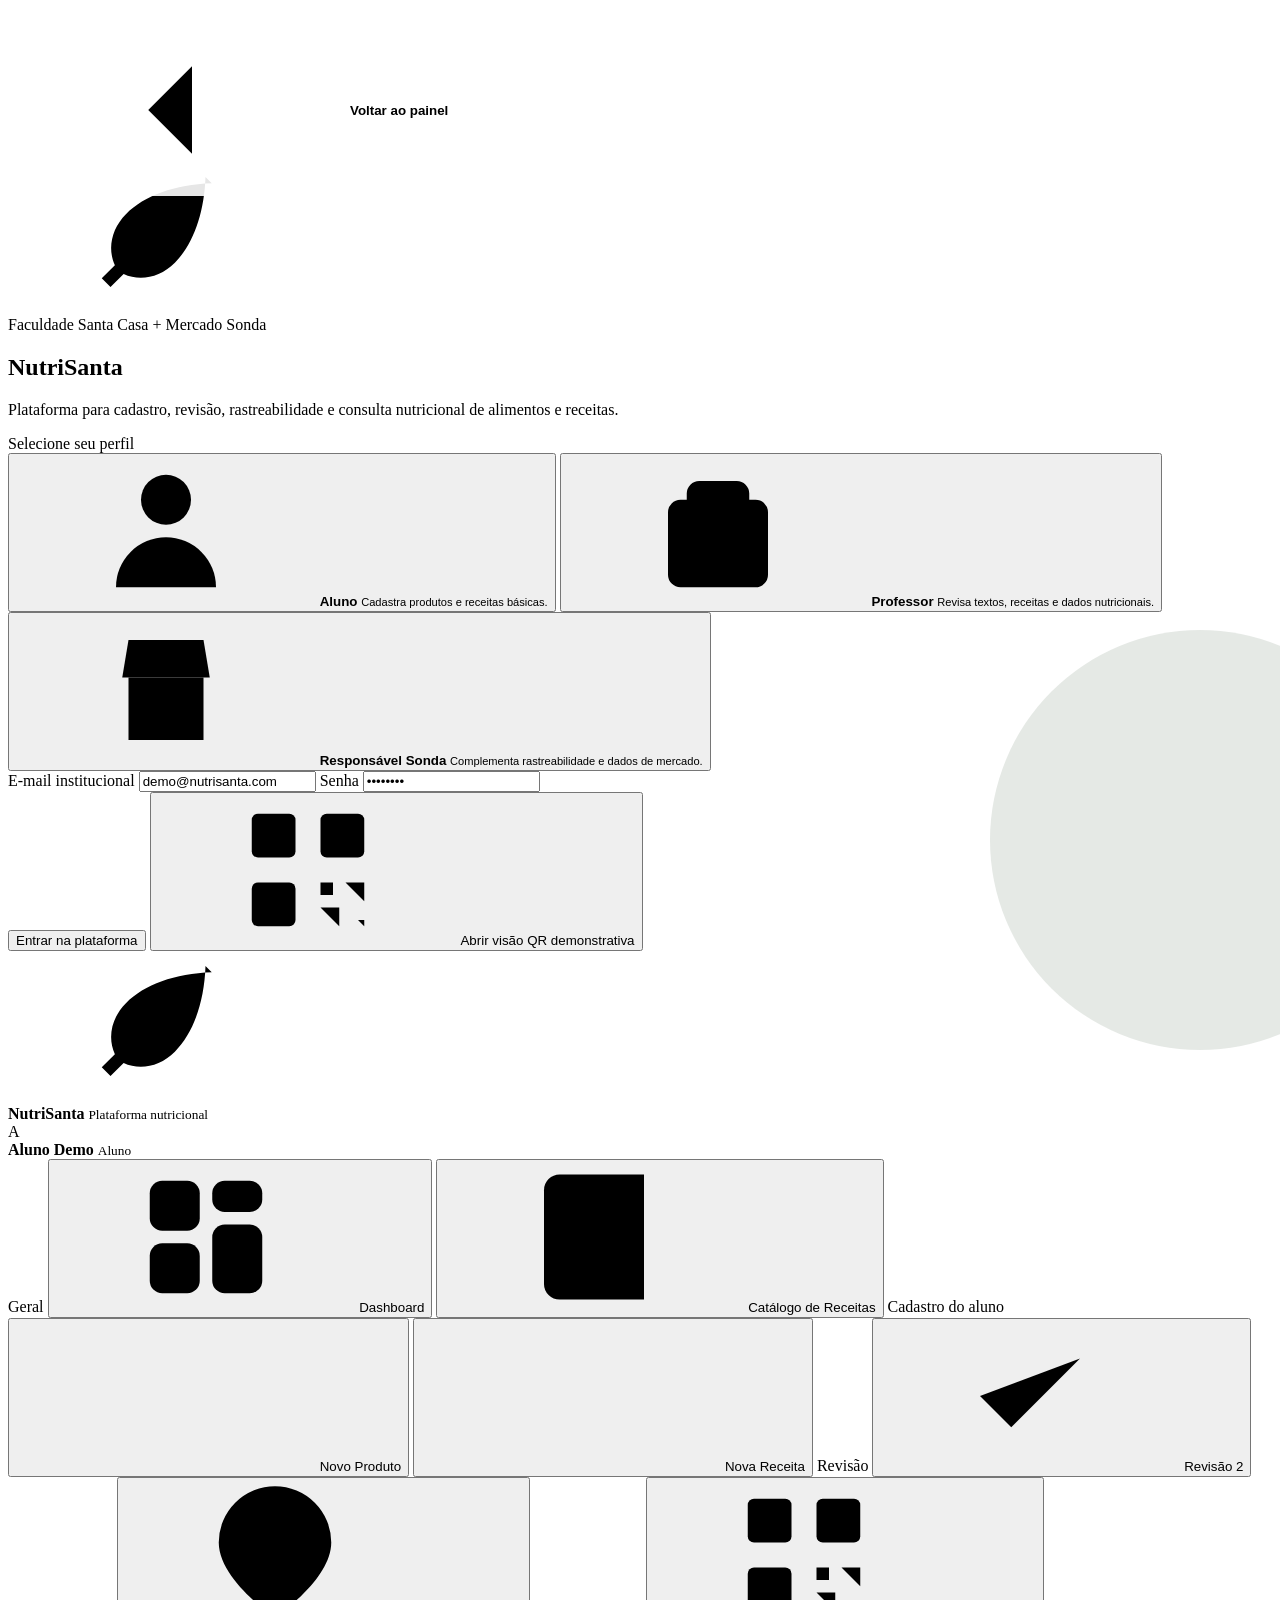
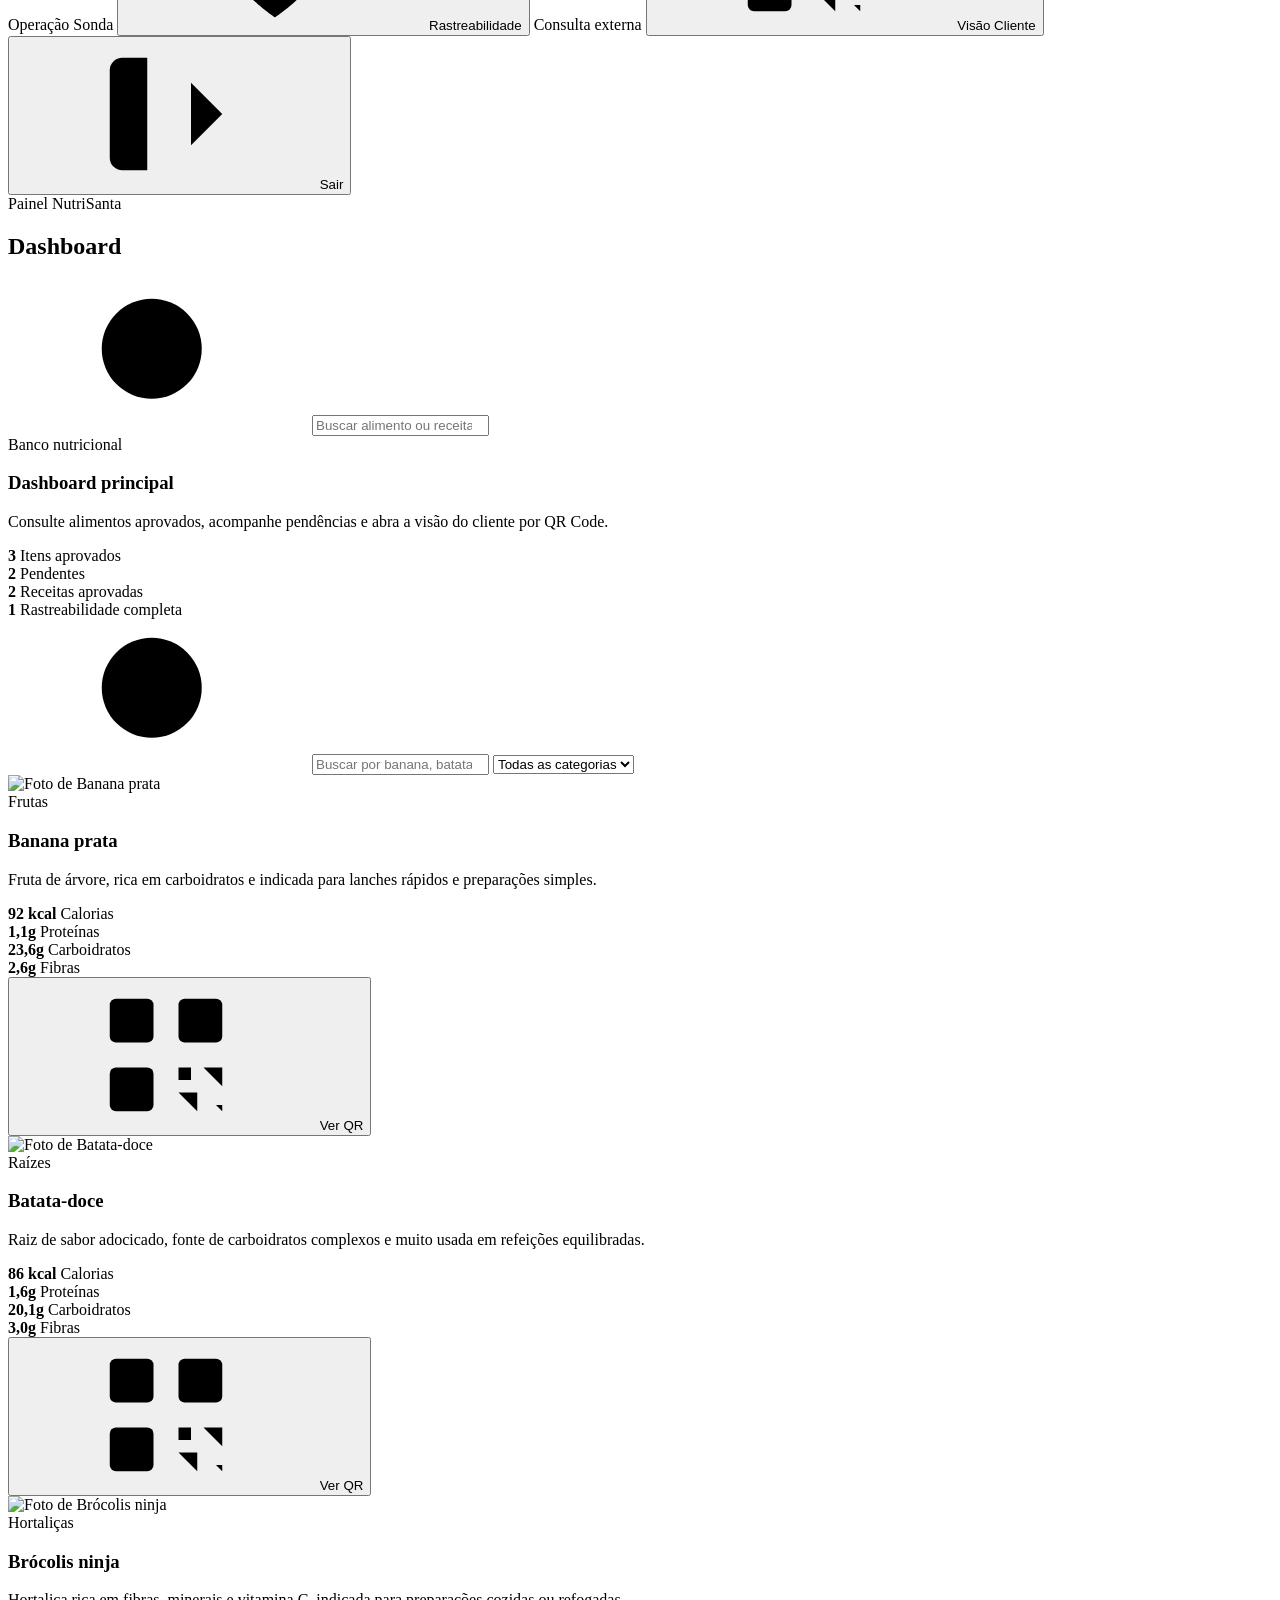
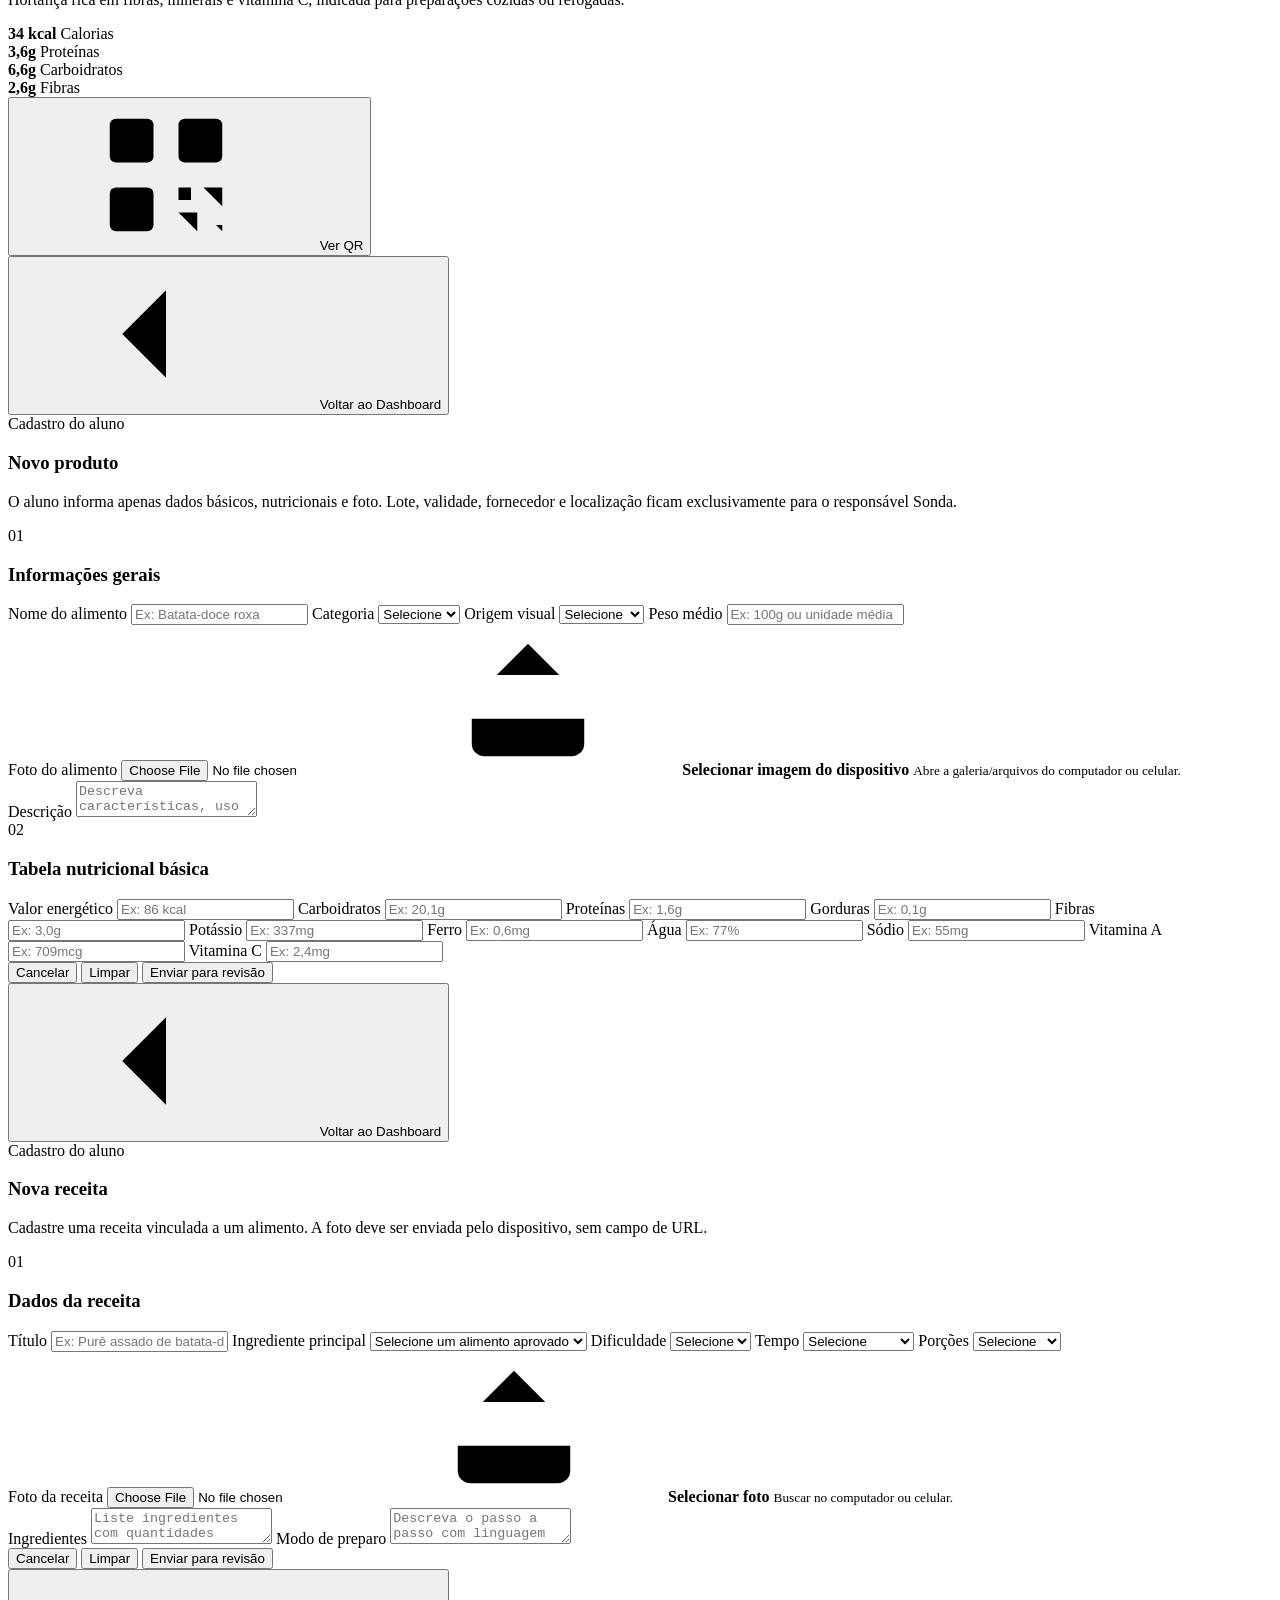
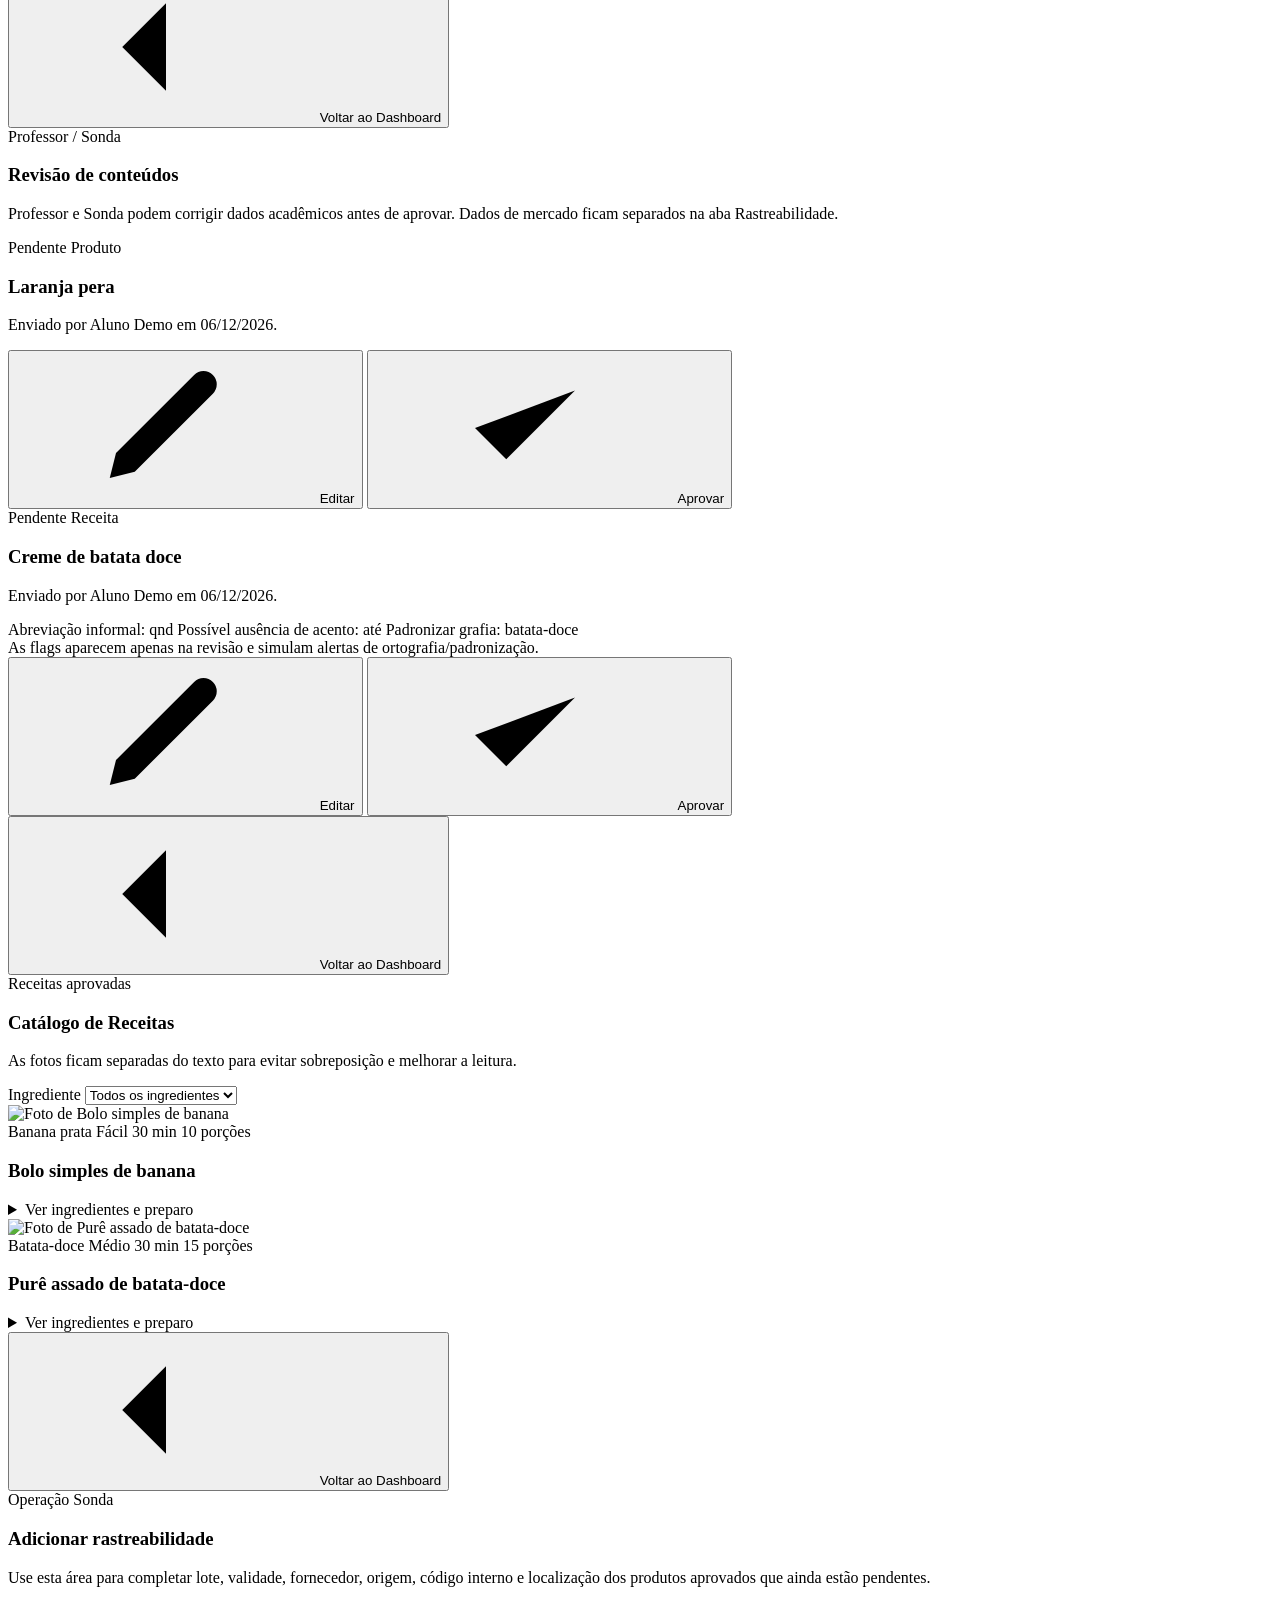
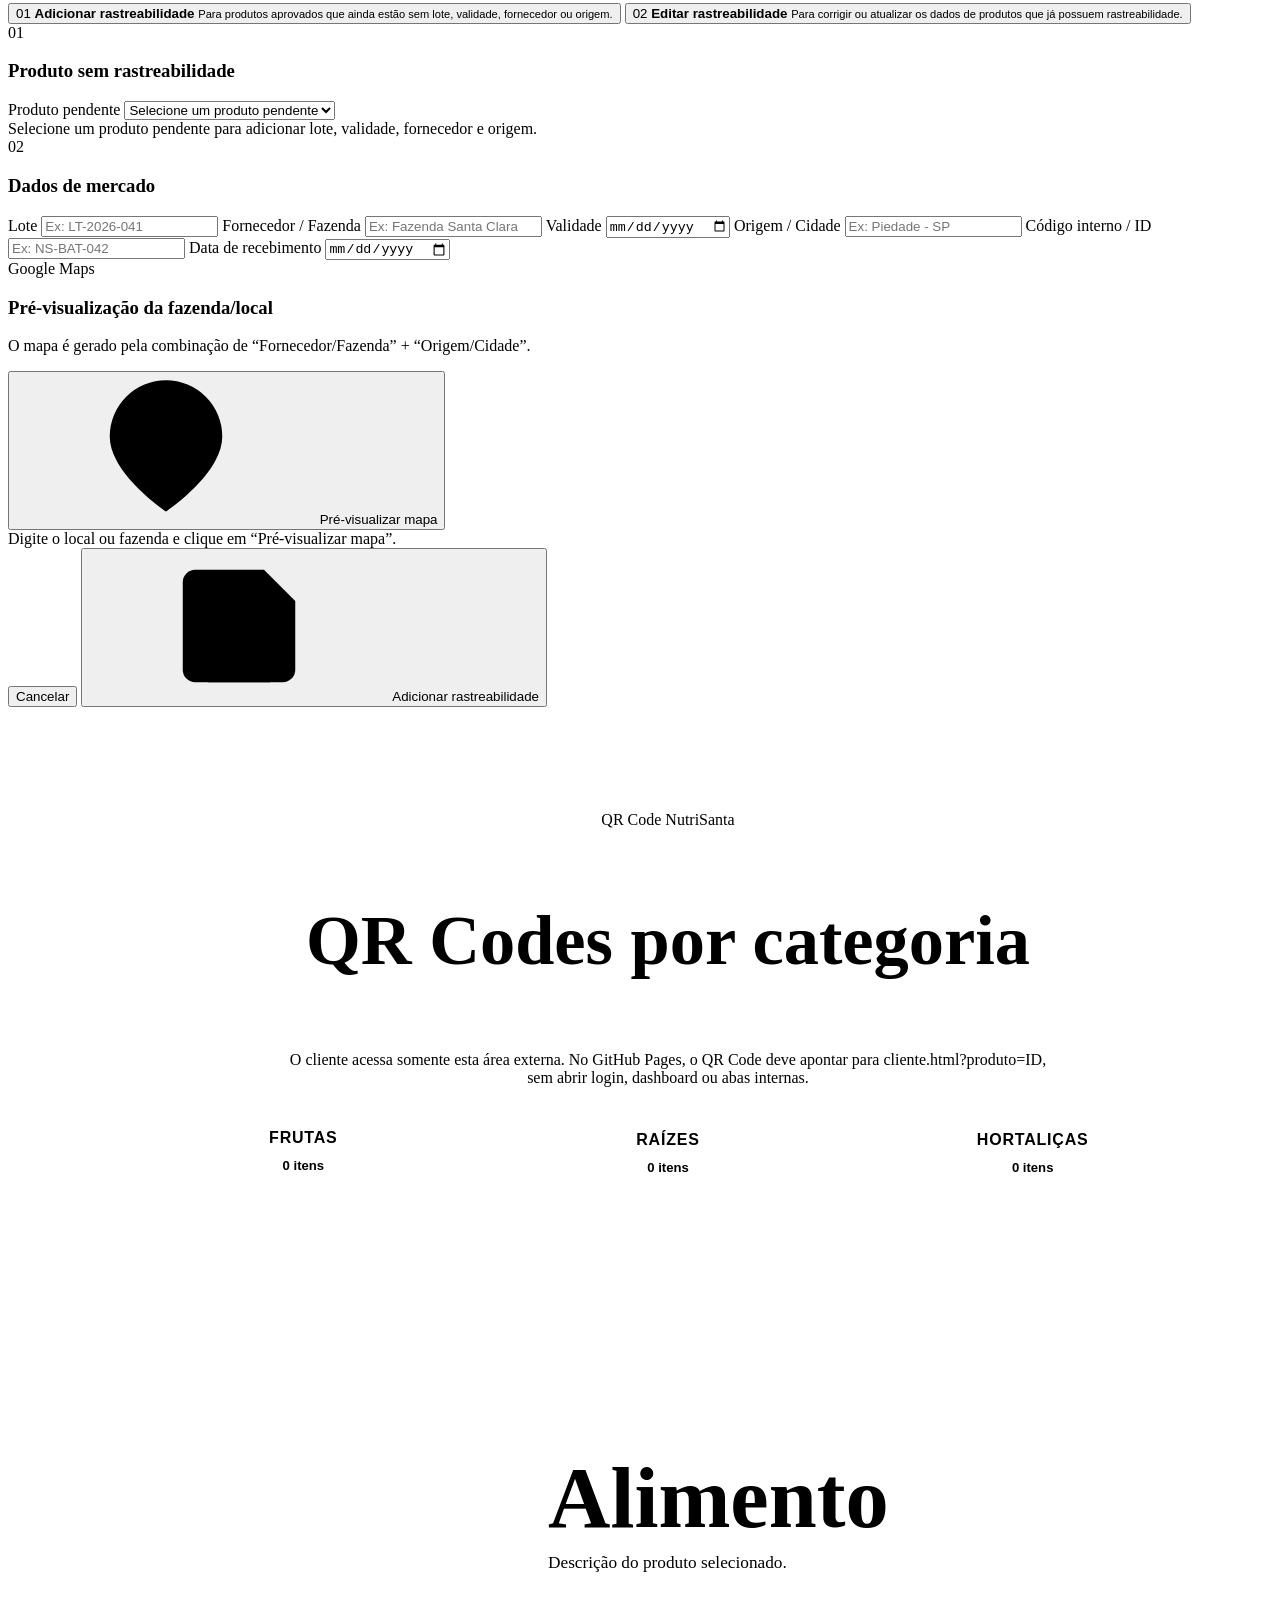
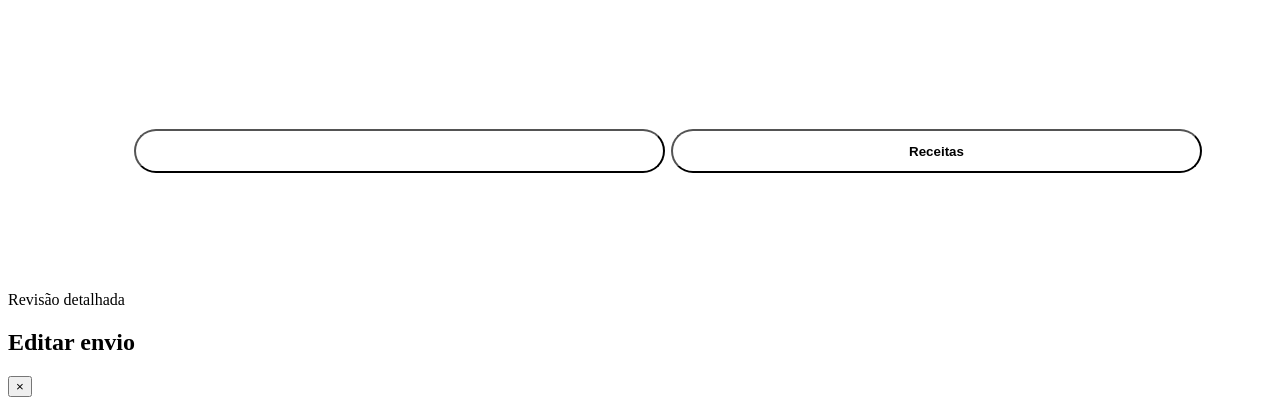
==== commit ae084856: "Update index.html" ====
--- a/index.html
+++ b/index.html
@@ -10,8 +10,8 @@
   <link rel="preconnect" href="https://fonts.gstatic.com" crossorigin />
   <link href="https://fonts.googleapis.com/css2?family=DM+Serif+Display:ital@0;1&family=Outfit:wght@300;400;500;600;700;800&display=swap" rel="stylesheet" />
 
-  <link rel="stylesheet" href="styles-github-final.css" />
-  <script src="app-github-final.js" defer></script>
+  <link rel="stylesheet" href="styles.css" />
+  <script src="app.js" defer></script>
 </head>
 
 <body>
@@ -878,4 +878,4 @@
 
   <div id="toast" class="toast hidden"></div>
 </body>
-</html>+</html>
--- a/styles.css
+++ b/styles.css
@@ -0,0 +1,708 @@
+/* =========================================================
+   VISÃO PÚBLICA DO CLIENTE / QR CODE
+========================================================= */
+
+.client-view {
+  position: relative;
+  width: 100%;
+  min-height: 100vh;
+  padding: 28px;
+  align-items: flex-start;
+  justify-content: center;
+  overflow-x: hidden;
+  background:
+    radial-gradient(circle at top left, rgba(85, 122, 76, .16), transparent 35%),
+    linear-gradient(135deg, var(--cream), #fffaf1);
+}
+
+.client-view::before {
+  content: "";
+  position: fixed;
+  width: 420px;
+  height: 420px;
+  right: -130px;
+  bottom: -150px;
+  border-radius: 50%;
+  background: rgba(47, 74, 45, .12);
+  pointer-events: none;
+}
+
+.client-shell {
+  position: relative;
+  z-index: 2;
+  width: min(1080px, 100%);
+  margin: 0 auto;
+}
+
+.client-top-actions {
+  position: fixed;
+  top: 24px;
+  left: 24px;
+  z-index: 40;
+  display: flex;
+  gap: 10px;
+  align-items: center;
+}
+
+.client-back-button {
+  min-height: 46px;
+  display: inline-flex;
+  align-items: center;
+  justify-content: center;
+  gap: 8px;
+  padding: 11px 18px;
+  border-radius: 999px;
+  background: rgba(255, 255, 255, .9);
+  color: var(--green-deep);
+  border: 1px solid var(--line);
+  box-shadow: var(--shadow-sm);
+  font-weight: 900;
+  transition: .2s ease;
+}
+
+.client-back-button:hover {
+  transform: translateY(-1px);
+  background: #fff;
+}
+
+.client-back-button.secondary {
+  background: var(--green-deep);
+  color: #fff;
+  border-color: var(--green-deep);
+}
+
+.compact-heading {
+  max-width: 760px;
+  margin: 76px auto 24px;
+  text-align: center;
+}
+
+.compact-heading h1 {
+  font-size: clamp(2.2rem, 6vw, 4.4rem);
+}
+
+.client-list-panel,
+.client-detail-panel {
+  width: 100%;
+}
+
+/* =========================================================
+   ABAS DE CATEGORIA DO CLIENTE
+========================================================= */
+
+.client-category-tabs {
+  display: grid;
+  grid-template-columns: repeat(3, 1fr);
+  gap: 14px;
+  margin-bottom: 22px;
+}
+
+.client-category-tab {
+  min-height: 84px;
+  display: grid;
+  place-items: center;
+  gap: 4px;
+  padding: 16px;
+  border-radius: 24px;
+  background: rgba(255, 255, 255, .82);
+  border: 2px solid var(--line);
+  box-shadow: var(--shadow-sm);
+  color: var(--green-deep);
+  transition: .2s ease;
+}
+
+.client-category-tab:hover,
+.client-category-tab.active {
+  transform: translateY(-2px);
+  border-color: var(--green);
+  background: var(--green-ghost);
+}
+
+.client-category-tab strong {
+  font-size: 1rem;
+  text-transform: uppercase;
+  letter-spacing: .05em;
+}
+
+.client-category-tab span {
+  color: var(--muted);
+  font-size: .82rem;
+  font-weight: 800;
+}
+
+/* =========================================================
+   CARDS DE QR CODE
+========================================================= */
+
+.client-product-grid {
+  display: grid;
+  grid-template-columns: repeat(3, 1fr);
+  gap: 18px;
+}
+
+.qr-card {
+  display: grid;
+  gap: 16px;
+  padding: 18px;
+  border-radius: 26px;
+  background: rgba(255, 255, 255, .9);
+  border: 1px solid var(--line);
+  box-shadow: var(--shadow-sm);
+  cursor: pointer;
+  transition: .2s ease;
+}
+
+.qr-card:hover {
+  transform: translateY(-3px);
+  box-shadow: var(--shadow-md);
+}
+
+.qr-card-main {
+  display: grid;
+  grid-template-columns: 86px 1fr;
+  gap: 14px;
+  align-items: center;
+}
+
+.qr-visual {
+  width: 86px;
+  height: 86px;
+  display: grid;
+  place-items: center;
+  border-radius: 22px;
+  background:
+    linear-gradient(90deg, currentColor 10%, transparent 10% 20%, currentColor 20% 30%, transparent 30% 40%, currentColor 40% 50%, transparent 50% 60%, currentColor 60% 70%, transparent 70% 80%, currentColor 80% 90%, transparent 90%),
+    linear-gradient(0deg, currentColor 10%, transparent 10% 20%, currentColor 20% 30%, transparent 30% 40%, currentColor 40% 50%, transparent 50% 60%, currentColor 60% 70%, transparent 70% 80%, currentColor 80% 90%, transparent 90%);
+  color: var(--origin-accent, var(--green-deep));
+  background-color: var(--origin-ghost, var(--green-ghost));
+  border: 8px solid var(--origin-ghost, var(--green-ghost));
+}
+
+.qr-visual svg {
+  width: 42px;
+  height: 42px;
+  padding: 8px;
+  border-radius: 12px;
+  background: #fff;
+  color: var(--origin-accent, var(--green-deep));
+}
+
+.qr-card h3 {
+  margin: 10px 0 4px;
+  color: var(--origin-accent, var(--green-deep));
+  font-family: var(--font-display);
+  font-size: 1.55rem;
+  line-height: 1;
+}
+
+.qr-card p {
+  margin: 0;
+  color: var(--muted);
+  line-height: 1.45;
+}
+
+.qr-card-footer {
+  display: flex;
+  justify-content: space-between;
+  gap: 10px;
+  align-items: center;
+  padding-top: 12px;
+  border-top: 1px solid var(--line);
+}
+
+.qr-card-footer span {
+  color: var(--muted);
+  font-size: .86rem;
+  font-weight: 800;
+}
+
+.qr-public-link {
+  padding: 9px 10px;
+  border-radius: 14px;
+  background: var(--cream);
+  color: var(--muted);
+  font-size: .78rem;
+  word-break: break-all;
+}
+
+/* =========================================================
+   DETALHE DO PRODUTO NO CLIENTE
+========================================================= */
+
+.client-hero {
+  display: grid;
+  grid-template-columns: minmax(260px, 370px) 1fr;
+  gap: 26px;
+  align-items: center;
+  padding: 24px;
+  margin-top: 76px;
+  border-radius: 34px;
+  background: rgba(255, 255, 255, .9);
+  border: 1px solid var(--line);
+  box-shadow: var(--shadow-md);
+}
+
+.client-photo {
+  width: 100%;
+  height: 360px;
+  overflow: hidden;
+  border-radius: 28px;
+  background: linear-gradient(135deg, var(--origin-ghost, var(--green-ghost)), var(--origin-soft, var(--green-soft)));
+}
+
+.client-photo img {
+  width: 100%;
+  height: 100%;
+  object-fit: cover;
+}
+
+.client-photo .product-placeholder {
+  width: 100%;
+  height: 100%;
+}
+
+.client-badge {
+  display: inline-flex;
+  width: fit-content;
+  margin-bottom: 14px;
+  padding: 7px 15px;
+  border-radius: 999px;
+  background: var(--origin-accent, var(--green-deep));
+  color: #fff;
+  font-size: .78rem;
+  font-weight: 900;
+  text-transform: uppercase;
+  letter-spacing: .06em;
+}
+
+.client-hero h1 {
+  margin: 0 0 10px;
+  color: var(--origin-accent, var(--green-deep));
+  font-family: var(--font-display);
+  font-size: clamp(3rem, 7vw, 5.4rem);
+  line-height: .9;
+}
+
+.client-hero p {
+  max-width: 620px;
+  margin: 0;
+  color: var(--muted);
+  font-size: 1.08rem;
+  line-height: 1.7;
+}
+
+/* =========================================================
+   ABAS INFORMAÇÕES / RECEITAS
+========================================================= */
+
+.client-section-tabs {
+  display: grid;
+  grid-template-columns: repeat(2, 1fr);
+  gap: 6px;
+  margin: 22px 0;
+  padding: 6px;
+  border-radius: 999px;
+  background: rgba(255, 255, 255, .75);
+  border: 1px solid var(--line);
+  box-shadow: var(--shadow-sm);
+}
+
+.client-section-tabs button {
+  min-height: 44px;
+  border-radius: 999px;
+  background: transparent;
+  color: var(--muted);
+  font-weight: 900;
+  transition: .2s ease;
+}
+
+.client-section-tabs button.active {
+  background: var(--green-deep);
+  color: #fff;
+}
+
+.client-panel {
+  display: none;
+}
+
+.client-panel.active {
+  display: block;
+}
+
+/* =========================================================
+   INFORMAÇÕES NUTRICIONAIS E RASTREABILIDADE
+========================================================= */
+
+.nutrition-grid {
+  display: grid;
+  grid-template-columns: repeat(4, 1fr);
+  gap: 14px;
+  margin-bottom: 18px;
+}
+
+.nutrition-grid .nutrition-chip {
+  min-height: 86px;
+  display: grid;
+  align-content: center;
+  background: rgba(255, 255, 255, .9);
+  box-shadow: var(--shadow-sm);
+}
+
+.trace-card {
+  display: grid;
+  gap: 14px;
+  padding: 22px;
+  border-radius: 26px;
+  background: rgba(255, 255, 255, .9);
+  border: 1px solid var(--line);
+  box-shadow: var(--shadow-sm);
+}
+
+.trace-card h3 {
+  margin: 0;
+  color: var(--green-deep);
+  font-family: var(--font-display);
+  font-size: 1.6rem;
+}
+
+.trace-grid {
+  display: grid;
+  grid-template-columns: repeat(3, 1fr);
+  gap: 13px;
+}
+
+.trace-item {
+  padding: 14px;
+  border-radius: 18px;
+  background: var(--cream);
+  border: 1px solid var(--line);
+}
+
+.trace-item strong {
+  display: block;
+  color: var(--green-deep);
+  font-size: .88rem;
+  text-transform: uppercase;
+  letter-spacing: .04em;
+}
+
+.trace-item span {
+  display: block;
+  margin-top: 4px;
+  color: var(--muted);
+  line-height: 1.45;
+}
+
+.map-cta {
+  display: flex;
+  align-items: center;
+  gap: 12px;
+  margin-top: 4px;
+  padding: 16px;
+  border-radius: 20px;
+  background: var(--green-ghost);
+  color: var(--green-deep);
+  text-decoration: none;
+  font-weight: 900;
+  border: 1px solid var(--green-soft);
+}
+
+.map-cta svg {
+  width: 24px;
+  height: 24px;
+}
+
+/* =========================================================
+   RECEITAS COMPACTAS NA VISÃO CLIENTE
+========================================================= */
+
+.recipe-grid.compact {
+  grid-template-columns: repeat(2, 1fr);
+}
+
+.recipe-grid.compact .recipe-card {
+  min-height: auto;
+}
+
+.recipe-grid.compact .recipe-card .recipe-photo {
+  height: 160px;
+}
+
+/* =========================================================
+   CORREÇÃO FINAL DO RESPONSIVO MOBILE - VISÃO CLIENTE / QR
+========================================================= */
+
+html,
+body {
+  max-width: 100%;
+  overflow-x: hidden;
+}
+
+.client-view,
+.client-shell,
+.client-list-panel,
+.client-detail-panel,
+.client-hero,
+.client-hero > div {
+  min-width: 0;
+  max-width: 100%;
+}
+
+.client-hero h1,
+.client-hero p,
+.qr-card h3,
+.qr-card p {
+  overflow-wrap: anywhere;
+}
+
+@media (max-width: 980px) {
+  .client-product-grid {
+    grid-template-columns: repeat(2, 1fr);
+  }
+
+  .nutrition-grid {
+    grid-template-columns: repeat(2, 1fr);
+  }
+
+  .trace-grid {
+    grid-template-columns: repeat(2, 1fr);
+  }
+
+  .client-hero {
+    grid-template-columns: 300px 1fr;
+  }
+}
+
+@media (max-width: 760px) {
+  .client-view {
+    display: block !important;
+    width: 100%;
+    min-height: 100svh;
+    padding: 12px;
+    align-items: stretch;
+  }
+
+  .client-view::before {
+    width: 240px;
+    height: 240px;
+    right: -95px;
+    bottom: -80px;
+    opacity: .65;
+  }
+
+  .client-shell {
+    width: 100%;
+    max-width: 100%;
+    margin: 0;
+  }
+
+  .client-top-actions {
+    position: sticky;
+    top: 0;
+    left: 0;
+    right: 0;
+    z-index: 50;
+    width: 100%;
+    display: flex;
+    flex-wrap: nowrap;
+    justify-content: flex-start;
+    gap: 8px;
+    padding: 8px 0 12px;
+    margin: 0;
+    background: linear-gradient(
+      180deg,
+      rgba(247, 241, 230, .96),
+      rgba(247, 241, 230, .72),
+      transparent
+    );
+    backdrop-filter: blur(8px);
+    pointer-events: auto;
+  }
+
+  .client-back-button {
+    min-height: 38px;
+    max-width: 100%;
+    flex: 0 1 auto;
+    padding: 8px 12px;
+    border-radius: 999px;
+    font-size: .86rem;
+    line-height: 1;
+    white-space: nowrap;
+  }
+
+  .client-back-button svg {
+    width: 16px;
+    height: 16px;
+    flex: none;
+  }
+
+  .client-back-button.secondary {
+    margin-left: 0;
+  }
+
+  .compact-heading {
+    margin: 8px 0 18px;
+    padding-top: 8px;
+    text-align: left;
+  }
+
+  .compact-heading h1 {
+    font-size: 2.3rem;
+  }
+
+  .compact-heading p {
+    font-size: .96rem;
+  }
+
+  .client-category-tabs {
+    grid-template-columns: repeat(3, minmax(0, 1fr));
+    gap: 8px;
+    overflow-x: auto;
+    padding-bottom: 4px;
+  }
+
+  .client-category-tab {
+    min-height: 58px;
+    padding: 10px;
+    border-radius: 18px;
+    text-align: center;
+  }
+
+  .client-category-tab strong {
+    font-size: .82rem;
+  }
+
+  .client-category-tab span {
+    font-size: .7rem;
+  }
+
+  .client-product-grid {
+    grid-template-columns: 1fr;
+    gap: 12px;
+  }
+
+  .qr-card {
+    padding: 14px;
+    border-radius: 20px;
+  }
+
+  .qr-card-main {
+    grid-template-columns: 64px minmax(0, 1fr);
+    gap: 12px;
+  }
+
+  .qr-visual {
+    width: 64px;
+    height: 64px;
+  }
+
+  .qr-visual svg {
+    width: 32px;
+    height: 32px;
+  }
+
+  .qr-card h3 {
+    font-size: 1.35rem;
+  }
+
+  .qr-card-footer {
+    align-items: flex-start;
+    flex-direction: column;
+  }
+
+  .client-detail-panel {
+    padding-top: 8px;
+  }
+
+  .client-hero {
+    width: 100%;
+    display: grid;
+    grid-template-columns: 1fr !important;
+    gap: 14px;
+    padding: 14px;
+    margin-top: 0;
+    border-radius: 24px;
+    overflow: hidden;
+  }
+
+  .client-photo {
+    width: 100%;
+    height: clamp(190px, 58vw, 250px);
+    border-radius: 20px;
+  }
+
+  .client-hero h1 {
+    max-width: 100%;
+    margin: 10px 0 6px;
+    font-size: clamp(2rem, 12vw, 3rem);
+    line-height: .95;
+  }
+
+  .client-hero p {
+    font-size: .98rem;
+    line-height: 1.55;
+  }
+
+  .client-section-tabs {
+    margin: 14px 0;
+    padding: 5px;
+    border-radius: 18px;
+    overflow: hidden;
+  }
+
+  .client-section-tabs button {
+    min-width: 0;
+    width: auto;
+    padding: 0 8px;
+    font-size: .88rem;
+  }
+
+  .nutrition-grid {
+    grid-template-columns: 1fr;
+    gap: 10px;
+  }
+
+  .trace-grid {
+    grid-template-columns: 1fr;
+  }
+
+  .trace-card {
+    padding: 16px;
+    border-radius: 22px;
+  }
+
+  .map-cta {
+    align-items: flex-start;
+  }
+
+  .recipe-grid.compact {
+    grid-template-columns: 1fr;
+  }
+}
+
+@media (max-width: 420px) {
+  .client-view {
+    padding: 10px;
+  }
+
+  .client-top-actions {
+    gap: 6px;
+  }
+
+  .client-back-button {
+    padding: 8px 10px;
+    font-size: .78rem;
+  }
+
+  .client-photo {
+    height: 205px;
+  }
+
+  .client-hero h1 {
+    font-size: 2.25rem;
+  }
+
+  .client-badge {
+    font-size: .7rem;
+  }
+}
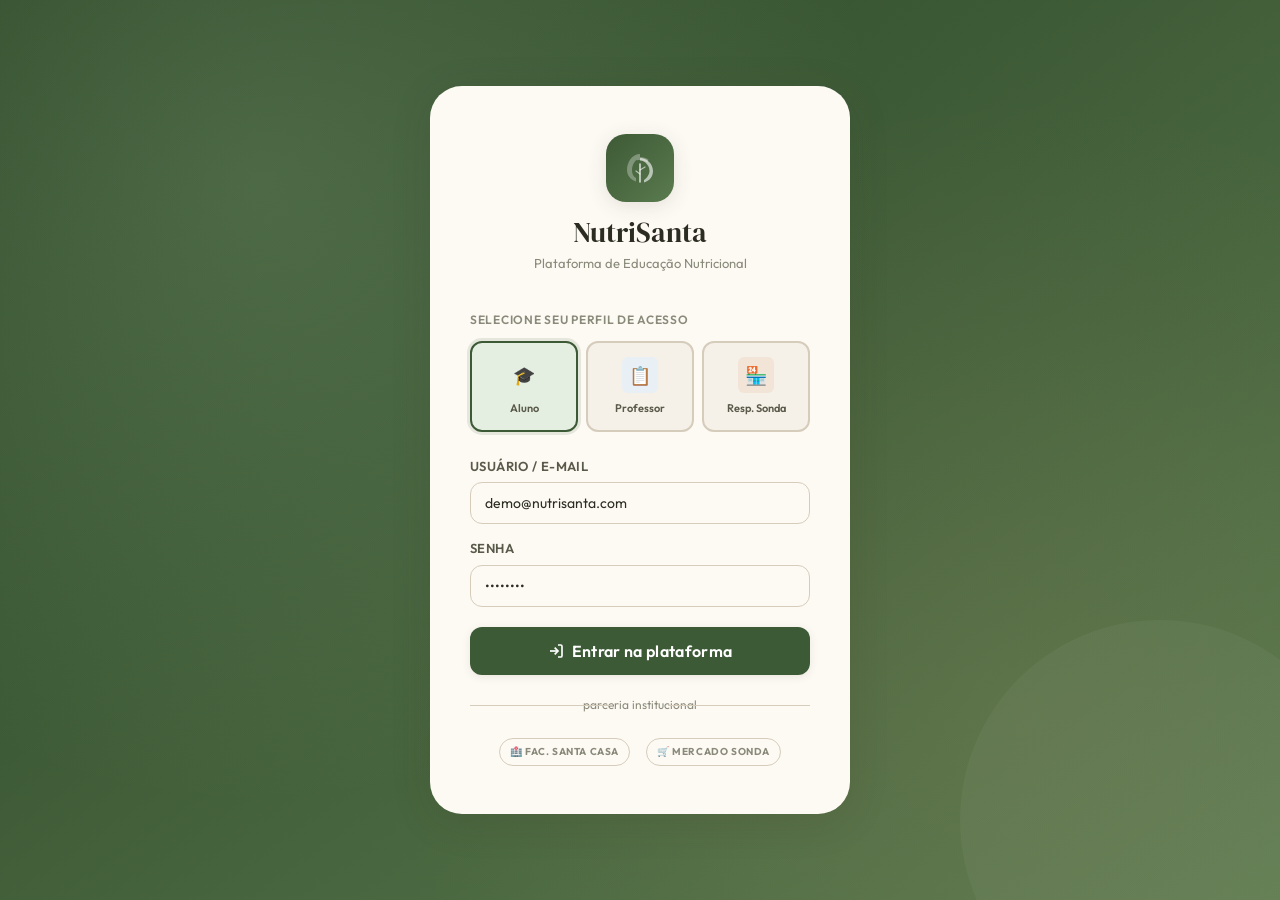
==== commit 75e2f7d6: "Update index.html" ====
--- a/index.html
+++ b/index.html
@@ -3,879 +3,2346 @@
 <head>
   <meta charset="UTF-8" />
   <meta name="viewport" content="width=device-width, initial-scale=1.0" />
-
-  <title>NutriSanta | Plataforma Nutricional</title>
-
-  <link rel="preconnect" href="https://fonts.googleapis.com" />
-  <link rel="preconnect" href="https://fonts.gstatic.com" crossorigin />
-  <link href="https://fonts.googleapis.com/css2?family=DM+Serif+Display:ital@0;1&family=Outfit:wght@300;400;500;600;700;800&display=swap" rel="stylesheet" />
-
-  <link rel="stylesheet" href="styles.css" />
-  <script src="app.js" defer></script>
+  <title>NutriSanta</title>
+  <link href="https://fonts.googleapis.com/css2?family=Outfit:wght@300;400;500;600;700&family=DM+Serif+Display:ital@0;1&display=swap" rel="stylesheet" />
+  <style>
+    /* ===================================================
+       DESIGN SYSTEM — NUTRISANTA
+       Paleta: Olive Garden Feast (verdes musgo, oliva,
+       creme, terrosos) fundida com Santa Casa + Sonda
+    =================================================== */
+    :root {
+      /* Paleta Principal */
+      --c-bg:          #F5F0E8;
+      --c-bg-alt:      #EDE6D6;
+      --c-surface:     #FDFAF4;
+      --c-surface-2:   #F0EBE0;
+
+      /* Verdes (árvore / folha) */
+      --c-green-deep:  #3D5A36;
+      --c-green-mid:   #5A7A4E;
+      --c-green-light: #7EA870;
+      --c-green-pale:  #B8D4AF;
+      --c-green-ghost: #E4EFE1;
+
+      /* Terrosos (raiz / solo) */
+      --c-earth-deep:  #6B4C2A;
+      --c-earth-mid:   #8B6543;
+      --c-earth-warm:  #C4956A;
+      --c-earth-light: #DDB896;
+      --c-earth-ghost: #F2E5D7;
+
+      /* Oliva */
+      --c-olive:       #7A7D45;
+      --c-olive-light: #A8AB6E;
+
+      /* Neutros */
+      --c-text:        #2C2C22;
+      --c-text-2:      #5A5A4A;
+      --c-text-3:      #8A8A7A;
+      --c-line:        #D6CCBC;
+      --c-white:       #FFFFFF;
+
+      /* Feedback */
+      --c-success:     #4A8C3F;
+      --c-warn:        #C8871A;
+      --c-error:       #B84040;
+      --c-pending:     #7A6A28;
+
+      /* Tipografia */
+      --f-display:    'DM Serif Display', serif;
+      --f-body:       'Outfit', sans-serif;
+
+      /* Formas */
+      --r-sm:   6px;
+      --r-md:   12px;
+      --r-lg:   20px;
+      --r-xl:   32px;
+      --r-full: 999px;
+
+      /* Sombras */
+      --sh-xs:  0 1px 3px rgba(60,50,30,.08);
+      --sh-sm:  0 2px 8px rgba(60,50,30,.10);
+      --sh-md:  0 4px 20px rgba(60,50,30,.12);
+      --sh-lg:  0 8px 40px rgba(60,50,30,.14);
+
+      /* Transição */
+      --ease:   cubic-bezier(.4,0,.2,1);
+    }
+
+    /* ===================================================
+       RESET & BASE
+    =================================================== */
+    *, *::before, *::after { box-sizing: border-box; margin: 0; padding: 0; }
+    html { scroll-behavior: smooth; }
+    body {
+      font-family: var(--f-body);
+      background: var(--c-bg);
+      color: var(--c-text);
+      min-height: 100vh;
+      font-size: 15px;
+      line-height: 1.6;
+      -webkit-font-smoothing: antialiased;
+    }
+
+    /* ===================================================
+       UTILITÁRIOS
+    =================================================== */
+    .hidden   { display: none !important; }
+    .visually-hidden { position:absolute;width:1px;height:1px;overflow:hidden;clip:rect(0,0,0,0); }
+
+    /* ===================================================
+       COMPONENTES BASE
+    =================================================== */
+    /* --- Botões --- */
+    .btn {
+      display: inline-flex;
+      align-items: center;
+      gap: 8px;
+      padding: 10px 20px;
+      border: none;
+      border-radius: var(--r-md);
+      font-family: var(--f-body);
+      font-size: 14px;
+      font-weight: 600;
+      cursor: pointer;
+      transition: all .2s var(--ease);
+      text-decoration: none;
+      letter-spacing: .02em;
+    }
+    .btn-primary {
+      background: var(--c-green-deep);
+      color: var(--c-white);
+      box-shadow: var(--sh-sm);
+    }
+    .btn-primary:hover { background: var(--c-green-mid); transform: translateY(-1px); box-shadow: var(--sh-md); }
+    .btn-secondary {
+      background: var(--c-surface-2);
+      color: var(--c-text);
+      border: 1.5px solid var(--c-line);
+    }
+    .btn-secondary:hover { background: var(--c-bg-alt); }
+    .btn-earth {
+      background: var(--c-earth-deep);
+      color: var(--c-white);
+      box-shadow: var(--sh-sm);
+    }
+    .btn-earth:hover { background: var(--c-earth-mid); transform: translateY(-1px); }
+    .btn-warn {
+      background: var(--c-warn);
+      color: var(--c-white);
+    }
+    .btn-warn:hover { opacity:.9; }
+    .btn-success {
+      background: var(--c-success);
+      color: var(--c-white);
+    }
+    .btn-ghost {
+      background: transparent;
+      color: var(--c-text-2);
+      border: 1.5px solid var(--c-line);
+    }
+    .btn-ghost:hover { background: var(--c-surface-2); }
+    .btn-sm { padding: 7px 14px; font-size: 13px; }
+    .btn-lg { padding: 14px 28px; font-size: 16px; }
+    .btn-full { width: 100%; justify-content: center; }
+
+    /* --- Inputs & Selects --- */
+    .form-group { display: flex; flex-direction: column; gap: 6px; }
+    .form-label {
+      font-size: 13px;
+      font-weight: 600;
+      color: var(--c-text-2);
+      letter-spacing: .03em;
+      text-transform: uppercase;
+    }
+    .form-input, .form-select, .form-textarea {
+      width: 100%;
+      padding: 11px 14px;
+      border: 1.5px solid var(--c-line);
+      border-radius: var(--r-md);
+      background: var(--c-surface);
+      color: var(--c-text);
+      font-family: var(--f-body);
+      font-size: 14px;
+      transition: border-color .2s var(--ease), box-shadow .2s var(--ease);
+      outline: none;
+    }
+    .form-input:focus, .form-select:focus, .form-textarea:focus {
+      border-color: var(--c-green-mid);
+      box-shadow: 0 0 0 3px rgba(90,122,78,.15);
+    }
+    .form-textarea { resize: vertical; min-height: 110px; }
+    .form-hint { font-size: 12px; color: var(--c-text-3); }
+
+    /* --- Cards --- */
+    .card {
+      background: var(--c-surface);
+      border-radius: var(--r-lg);
+      box-shadow: var(--sh-sm);
+      border: 1px solid rgba(214,204,188,.6);
+      overflow: hidden;
+    }
+    .card-body { padding: 24px; }
+    .card-header {
+      padding: 18px 24px;
+      border-bottom: 1px solid var(--c-line);
+      display: flex;
+      align-items: center;
+      justify-content: space-between;
+      gap: 12px;
+    }
+    .card-title {
+      font-family: var(--f-display);
+      font-size: 18px;
+      color: var(--c-text);
+    }
+
+    /* --- Badge / Status --- */
+    .badge {
+      display: inline-flex;
+      align-items: center;
+      gap: 5px;
+      padding: 4px 10px;
+      border-radius: var(--r-full);
+      font-size: 11px;
+      font-weight: 700;
+      letter-spacing: .04em;
+      text-transform: uppercase;
+    }
+    .badge-pending  { background: #FEF3CD; color: #7A6A28; }
+    .badge-approved { background: #D4EDDA; color: #2A6A38; }
+    .badge-flag     { background: #FDE8E8; color: #8A2020; }
+
+    /* --- Dot indicator --- */
+    .dot {
+      width: 8px; height: 8px;
+      border-radius: 50%;
+      display: inline-block;
+      flex-shrink: 0;
+    }
+    .dot-pending  { background: var(--c-pending); }
+    .dot-approved { background: var(--c-success); }
+    .dot-flag     { background: var(--c-error); }
+
+    /* ===================================================
+       SCREEN MANAGER — controla qual tela está visível
+    =================================================== */
+    .screen { display: none; min-height: 100vh; }
+    .screen.active { display: flex; flex-direction: column; }
+
+    /* ===================================================
+       TELA 1: LOGIN
+    =================================================== */
+    #screen-login {
+      background: linear-gradient(145deg, #2E4A28 0%, #3D5A36 40%, #5A7A4E 100%);
+      align-items: center;
+      justify-content: center;
+      padding: 24px;
+      position: relative;
+      overflow: hidden;
+    }
+    /* Textura decorativa */
+    #screen-login::before {
+      content: '';
+      position: absolute;
+      inset: 0;
+      background-image:
+        radial-gradient(circle at 20% 20%, rgba(184,212,175,.18) 0%, transparent 50%),
+        radial-gradient(circle at 80% 80%, rgba(196,149,106,.12) 0%, transparent 50%);
+      pointer-events: none;
+    }
+    /* Círculos decorativos */
+    #screen-login::after {
+      content: '';
+      position: absolute;
+      bottom: -120px; right: -80px;
+      width: 400px; height: 400px;
+      border-radius: 50%;
+      background: rgba(255,255,255,.04);
+      pointer-events: none;
+    }
+
+    .login-card {
+      background: var(--c-surface);
+      border-radius: var(--r-xl);
+      box-shadow: var(--sh-lg);
+      width: 100%;
+      max-width: 420px;
+      padding: 48px 40px;
+      position: relative;
+      z-index: 1;
+      animation: slideUp .5s var(--ease) both;
+    }
+    @keyframes slideUp {
+      from { opacity:0; transform: translateY(24px); }
+      to   { opacity:1; transform: translateY(0); }
+    }
+
+    .login-logo {
+      text-align: center;
+      margin-bottom: 36px;
+    }
+    .login-logo-mark {
+      width: 68px; height: 68px;
+      background: linear-gradient(135deg, var(--c-green-deep), var(--c-green-mid));
+      border-radius: var(--r-lg);
+      display: inline-flex;
+      align-items: center;
+      justify-content: center;
+      margin-bottom: 14px;
+      box-shadow: var(--sh-md);
+    }
+    .login-logo-mark svg { width: 36px; height: 36px; }
+    .login-title {
+      font-family: var(--f-display);
+      font-size: 28px;
+      color: var(--c-text);
+      line-height: 1.2;
+    }
+    .login-subtitle {
+      font-size: 13px;
+      color: var(--c-text-3);
+      margin-top: 4px;
+    }
+
+    .login-role-label {
+      font-size: 12px;
+      font-weight: 600;
+      text-transform: uppercase;
+      letter-spacing: .06em;
+      color: var(--c-text-3);
+      margin-bottom: 12px;
+      display: block;
+    }
+    .login-roles {
+      display: grid;
+      grid-template-columns: 1fr 1fr 1fr;
+      gap: 8px;
+      margin-bottom: 24px;
+    }
+    .role-btn {
+      display: flex;
+      flex-direction: column;
+      align-items: center;
+      gap: 8px;
+      padding: 14px 8px;
+      border: 2px solid var(--c-line);
+      border-radius: var(--r-md);
+      background: var(--c-bg);
+      cursor: pointer;
+      transition: all .2s var(--ease);
+      font-family: var(--f-body);
+    }
+    .role-btn:hover {
+      border-color: var(--c-green-mid);
+      background: var(--c-green-ghost);
+    }
+    .role-btn.selected {
+      border-color: var(--c-green-deep);
+      background: var(--c-green-ghost);
+      box-shadow: 0 0 0 3px rgba(61,90,54,.12);
+    }
+    .role-btn .role-icon {
+      width: 36px; height: 36px;
+      border-radius: var(--r-sm);
+      display: flex; align-items: center; justify-content: center;
+      font-size: 18px;
+    }
+    .role-btn .role-name {
+      font-size: 11px;
+      font-weight: 600;
+      color: var(--c-text-2);
+      text-align: center;
+      line-height: 1.3;
+    }
+    .role-btn[data-role="aluno"]      .role-icon { background: var(--c-green-ghost); }
+    .role-btn[data-role="professor"]  .role-icon { background: #E8EFF5; }
+    .role-btn[data-role="sonda"]      .role-icon { background: var(--c-earth-ghost); }
+
+    .login-fields { display: flex; flex-direction: column; gap: 14px; margin-bottom: 20px; }
+
+    .login-divider {
+      text-align: center;
+      font-size: 12px;
+      color: var(--c-text-3);
+      margin: 20px 0;
+      position: relative;
+    }
+    .login-divider::before, .login-divider::after {
+      content: '';
+      position: absolute;
+      top: 50%;
+      width: calc(50% - 28px);
+      height: 1px;
+      background: var(--c-line);
+    }
+    .login-divider::before { left: 0; }
+    .login-divider::after  { right: 0; }
+
+    .login-partners {
+      display: flex;
+      align-items: center;
+      justify-content: center;
+      gap: 16px;
+      margin-top: 24px;
+    }
+    .partner-tag {
+      font-size: 10px;
+      font-weight: 700;
+      letter-spacing: .06em;
+      text-transform: uppercase;
+      color: var(--c-text-3);
+      padding: 5px 10px;
+      border: 1px solid var(--c-line);
+      border-radius: var(--r-full);
+    }
+
+    /* ===================================================
+       LAYOUT PRINCIPAL (pós-login)
+    =================================================== */
+    #screen-app {
+      flex-direction: row;
+      min-height: 100vh;
+    }
+
+    /* --- Sidebar --- */
+    .sidebar {
+      width: 240px;
+      flex-shrink: 0;
+      background: var(--c-green-deep);
+      display: flex;
+      flex-direction: column;
+      padding: 0;
+      position: fixed;
+      top: 0; left: 0; bottom: 0;
+      z-index: 100;
+      transition: width .3s var(--ease);
+    }
+
+    .sidebar-logo {
+      padding: 24px 20px 20px;
+      border-bottom: 1px solid rgba(255,255,255,.1);
+    }
+    .sidebar-logo-inner {
+      display: flex;
+      align-items: center;
+      gap: 12px;
+    }
+    .sidebar-logo-mark {
+      width: 36px; height: 36px;
+      background: rgba(255,255,255,.15);
+      border-radius: var(--r-sm);
+      display: flex; align-items: center; justify-content: center;
+      flex-shrink: 0;
+    }
+    .sidebar-logo-text { font-family: var(--f-display); font-size: 20px; color: #fff; }
+    .sidebar-logo-sub  { font-size: 10px; color: rgba(255,255,255,.5); letter-spacing: .06em; }
+
+    .sidebar-user {
+      padding: 16px 20px;
+      border-bottom: 1px solid rgba(255,255,255,.08);
+      display: flex;
+      align-items: center;
+      gap: 10px;
+    }
+    .sidebar-avatar {
+      width: 34px; height: 34px;
+      border-radius: 50%;
+      background: var(--c-green-light);
+      display: flex; align-items: center; justify-content: center;
+      font-size: 13px;
+      font-weight: 700;
+      color: #fff;
+      flex-shrink: 0;
+    }
+    .sidebar-user-info { min-width: 0; }
+    .sidebar-user-name { font-size: 13px; font-weight: 600; color: #fff; white-space: nowrap; overflow: hidden; text-overflow: ellipsis; }
+    .sidebar-user-role { font-size: 11px; color: rgba(255,255,255,.5); }
+
+    .sidebar-nav {
+      flex: 1;
+      padding: 12px 10px;
+      overflow-y: auto;
+    }
+    .nav-section-label {
+      font-size: 10px;
+      font-weight: 700;
+      letter-spacing: .08em;
+      text-transform: uppercase;
+      color: rgba(255,255,255,.35);
+      padding: 8px 10px 4px;
+    }
+    .nav-item {
+      display: flex;
+      align-items: center;
+      gap: 10px;
+      padding: 10px 10px;
+      border-radius: var(--r-sm);
+      color: rgba(255,255,255,.7);
+      cursor: pointer;
+      font-size: 14px;
+      font-weight: 500;
+      transition: all .15s var(--ease);
+      margin-bottom: 2px;
+      border: none;
+      background: none;
+      width: 100%;
+      text-align: left;
+    }
+    .nav-item:hover { background: rgba(255,255,255,.08); color: #fff; }
+    .nav-item.active { background: rgba(255,255,255,.15); color: #fff; }
+    .nav-item .nav-icon { width: 18px; height: 18px; flex-shrink: 0; opacity: .8; }
+    .nav-item .nav-badge {
+      margin-left: auto;
+      background: var(--c-earth-warm);
+      color: #fff;
+      font-size: 10px;
+      font-weight: 700;
+      padding: 2px 7px;
+      border-radius: var(--r-full);
+    }
+
+    .sidebar-footer {
+      padding: 12px 10px;
+      border-top: 1px solid rgba(255,255,255,.08);
+    }
+
+    /* --- Main Content --- */
+    .main-content {
+      margin-left: 240px;
+      flex: 1;
+      display: flex;
+      flex-direction: column;
+      min-height: 100vh;
+    }
+
+    .topbar {
+      background: var(--c-surface);
+      border-bottom: 1px solid var(--c-line);
+      padding: 16px 28px;
+      display: flex;
+      align-items: center;
+      justify-content: space-between;
+      gap: 16px;
+      position: sticky;
+      top: 0;
+      z-index: 50;
+    }
+    .topbar-title {
+      font-family: var(--f-display);
+      font-size: 22px;
+      color: var(--c-text);
+    }
+    .topbar-actions { display: flex; align-items: center; gap: 10px; }
+    .topbar-search {
+      position: relative;
+    }
+    .topbar-search input {
+      padding: 9px 14px 9px 36px;
+      border: 1.5px solid var(--c-line);
+      border-radius: var(--r-full);
+      background: var(--c-bg);
+      font-family: var(--f-body);
+      font-size: 13px;
+      outline: none;
+      width: 200px;
+      transition: border-color .2s var(--ease), width .3s var(--ease);
+    }
+    .topbar-search input:focus { border-color: var(--c-green-mid); width: 240px; }
+    .topbar-search .search-icon {
+      position: absolute;
+      left: 11px;
+      top: 50%;
+      transform: translateY(-50%);
+      color: var(--c-text-3);
+    }
+
+    .page-content {
+      flex: 1;
+      padding: 28px;
+    }
+
+    /* ===================================================
+       PAINEL — ABAS INTERNAS
+    =================================================== */
+    .panel-tabs {
+      display: flex;
+      gap: 4px;
+      background: var(--c-surface-2);
+      padding: 4px;
+      border-radius: var(--r-md);
+      width: fit-content;
+      margin-bottom: 24px;
+    }
+    .panel-tab {
+      padding: 8px 18px;
+      border-radius: var(--r-sm);
+      font-size: 13px;
+      font-weight: 600;
+      color: var(--c-text-2);
+      cursor: pointer;
+      transition: all .2s var(--ease);
+      border: none;
+      background: none;
+      font-family: var(--f-body);
+    }
+    .panel-tab.active {
+      background: var(--c-surface);
+      color: var(--c-text);
+      box-shadow: var(--sh-xs);
+    }
+
+    /* ===================================================
+       DASHBOARD — CARDS DE MÉTRICAS
+    =================================================== */
+    .metrics-grid {
+      display: grid;
+      grid-template-columns: repeat(auto-fill, minmax(200px, 1fr));
+      gap: 16px;
+      margin-bottom: 28px;
+    }
+    .metric-card {
+      background: var(--c-surface);
+      border-radius: var(--r-lg);
+      padding: 20px;
+      border: 1px solid rgba(214,204,188,.6);
+      box-shadow: var(--sh-xs);
+      position: relative;
+      overflow: hidden;
+    }
+    .metric-card::before {
+      content: '';
+      position: absolute;
+      top: 0; right: 0;
+      width: 80px; height: 80px;
+      border-radius: 0 0 0 80px;
+      opacity: .08;
+    }
+    .metric-card.green::before { background: var(--c-green-deep); }
+    .metric-card.earth::before { background: var(--c-earth-deep); }
+    .metric-card.olive::before { background: var(--c-olive); }
+    .metric-card.warn::before  { background: var(--c-warn); }
+
+    .metric-icon {
+      width: 40px; height: 40px;
+      border-radius: var(--r-sm);
+      display: flex; align-items: center; justify-content: center;
+      font-size: 20px;
+      margin-bottom: 14px;
+    }
+    .metric-card.green .metric-icon { background: var(--c-green-ghost); }
+    .metric-card.earth .metric-icon { background: var(--c-earth-ghost); }
+    .metric-card.olive .metric-icon { background: #EEEFD8; }
+    .metric-card.warn  .metric-icon { background: #FEF3CD; }
+
+    .metric-value {
+      font-family: var(--f-display);
+      font-size: 32px;
+      color: var(--c-text);
+      line-height: 1;
+      margin-bottom: 4px;
+    }
+    .metric-label { font-size: 13px; color: var(--c-text-3); }
+
+    /* ===================================================
+       TABELA DE ITENS / PRODUTOS
+    =================================================== */
+    .data-table { width: 100%; border-collapse: collapse; }
+    .data-table th {
+      text-align: left;
+      font-size: 11px;
+      font-weight: 700;
+      text-transform: uppercase;
+      letter-spacing: .06em;
+      color: var(--c-text-3);
+      padding: 10px 16px;
+      border-bottom: 1.5px solid var(--c-line);
+    }
+    .data-table td {
+      padding: 13px 16px;
+      font-size: 14px;
+      border-bottom: 1px solid var(--c-bg-alt);
+      vertical-align: middle;
+    }
+    .data-table tr:last-child td { border-bottom: none; }
+    .data-table tr:hover td { background: var(--c-bg); }
+
+    .item-name-cell { display: flex; align-items: center; gap: 10px; }
+    .item-thumb {
+      width: 36px; height: 36px;
+      border-radius: var(--r-sm);
+      background: var(--c-green-ghost);
+      display: flex; align-items: center; justify-content: center;
+      font-size: 18px;
+      flex-shrink: 0;
+    }
+    .item-info .item-name    { font-weight: 600; color: var(--c-text); }
+    .item-info .item-cat     { font-size: 12px; color: var(--c-text-3); }
+    .item-actions { display: flex; gap: 6px; }
+
+    /* ===================================================
+       TELA NOVA RECEITA / NOVO PRODUTO — FORMS
+    =================================================== */
+    .form-section {
+      margin-bottom: 28px;
+    }
+    .form-section-title {
+      font-family: var(--f-display);
+      font-size: 17px;
+      color: var(--c-text);
+      margin-bottom: 16px;
+      padding-bottom: 10px;
+      border-bottom: 1.5px solid var(--c-line);
+      display: flex;
+      align-items: center;
+      gap: 8px;
+    }
+    .form-grid {
+      display: grid;
+      grid-template-columns: 1fr 1fr;
+      gap: 16px;
+    }
+    .form-grid.three { grid-template-columns: 1fr 1fr 1fr; }
+    .span-2 { grid-column: span 2; }
+
+    /* Upload de foto */
+    .upload-area {
+      border: 2px dashed var(--c-green-light);
+      border-radius: var(--r-md);
+      padding: 32px;
+      text-align: center;
+      cursor: pointer;
+      transition: all .2s var(--ease);
+      background: var(--c-green-ghost);
+      position: relative;
+    }
+    .upload-area:hover { border-color: var(--c-green-mid); background: #DCF0D7; }
+    .upload-area input[type="file"] {
+      position: absolute;
+      inset: 0;
+      opacity: 0;
+      cursor: pointer;
+      width: 100%;
+      height: 100%;
+    }
+    .upload-icon  { font-size: 32px; margin-bottom: 8px; }
+    .upload-text  { font-size: 13px; color: var(--c-text-2); font-weight: 500; }
+    .upload-hint  { font-size: 11px; color: var(--c-text-3); margin-top: 4px; }
+    .photo-preview {
+      margin-top: 12px;
+      border-radius: var(--r-md);
+      overflow: hidden;
+      display: none;
+    }
+    .photo-preview img { width: 100%; max-height: 200px; object-fit: cover; }
+
+    /* Dificuldade radio */
+    .radio-group { display: flex; gap: 8px; }
+    .radio-option { flex: 1; position: relative; }
+    .radio-option input { position: absolute; opacity: 0; width: 0; height: 0; }
+    .radio-label {
+      display: flex;
+      align-items: center;
+      justify-content: center;
+      gap: 6px;
+      padding: 9px 12px;
+      border: 1.5px solid var(--c-line);
+      border-radius: var(--r-md);
+      font-size: 13px;
+      font-weight: 600;
+      cursor: pointer;
+      transition: all .2s var(--ease);
+      background: var(--c-surface);
+    }
+    .radio-option input:checked + .radio-label {
+      border-color: var(--c-green-deep);
+      background: var(--c-green-ghost);
+      color: var(--c-green-deep);
+    }
+    .radio-label-easy   { }
+    .radio-label-medium { }
+    .radio-label-hard   { }
+
+    /* Flag de ortografia */
+    .spell-flag {
+      display: flex;
+      align-items: flex-start;
+      gap: 10px;
+      padding: 10px 14px;
+      background: #FDE8E8;
+      border: 1px solid #EABABA;
+      border-radius: var(--r-md);
+      font-size: 12px;
+      color: var(--c-error);
+      margin-top: 8px;
+      display: none;
+    }
+
+    /* ===================================================
+       PAINEL DE REVISÃO (Professor / Sonda)
+    =================================================== */
+    .review-list { display: flex; flex-direction: column; gap: 16px; }
+    .review-item {
+      background: var(--c-surface);
+      border-radius: var(--r-lg);
+      border: 1px solid var(--c-line);
+      box-shadow: var(--sh-xs);
+      overflow: hidden;
+      transition: box-shadow .2s var(--ease);
+    }
+    .review-item:hover { box-shadow: var(--sh-md); }
+    .review-item-header {
+      padding: 16px 20px;
+      display: flex;
+      align-items: center;
+      gap: 14px;
+      cursor: pointer;
+    }
+    .review-item-thumb {
+      width: 44px; height: 44px;
+      border-radius: var(--r-md);
+      background: var(--c-green-ghost);
+      display: flex; align-items: center; justify-content: center;
+      font-size: 22px;
+      flex-shrink: 0;
+    }
+    .review-item-meta { flex: 1; min-width: 0; }
+    .review-item-title { font-weight: 600; font-size: 15px; color: var(--c-text); }
+    .review-item-sub   { font-size: 12px; color: var(--c-text-3); }
+    .review-item-badges { display: flex; gap: 6px; align-items: center; flex-wrap: wrap; }
+    .review-item-body {
+      padding: 0 20px 20px;
+      border-top: 1px solid var(--c-line);
+      display: none;
+    }
+    .review-item-body.open { display: block; }
+    .review-detail-grid {
+      display: grid;
+      grid-template-columns: 1fr 1fr;
+      gap: 12px;
+      margin: 16px 0;
+    }
+    .review-detail-item label { font-size: 11px; text-transform: uppercase; letter-spacing: .06em; color: var(--c-text-3); font-weight: 700; }
+    .review-detail-item p     { font-size: 14px; color: var(--c-text); margin-top: 3px; }
+    .review-actions {
+      display: flex;
+      gap: 8px;
+      padding-top: 14px;
+      border-top: 1px solid var(--c-line);
+    }
+
+    /* Alerta de ortografia — só para revisores */
+    .spell-alert {
+      background: #FDE8E8;
+      border: 1px solid #EABABA;
+      border-radius: var(--r-md);
+      padding: 12px 14px;
+      margin: 12px 0;
+      font-size: 13px;
+      color: #8A2020;
+      display: flex;
+      gap: 10px;
+      align-items: flex-start;
+    }
+    .spell-alert strong { display: block; margin-bottom: 2px; }
+    .spell-alert.hidden-for-student { display: none; }
+
+    /* ===================================================
+       TELA CLIENTE / QR CODE — Mobile-first isolada
+    =================================================== */
+    #screen-client {
+      background: var(--c-green-deep);
+      min-height: 100vh;
+    }
+    #screen-client.earth-theme {
+      background: var(--c-earth-deep);
+    }
+    .client-topbar {
+      position: sticky;
+      top: 0;
+      z-index: 10;
+      background: rgba(0,0,0,.15);
+      backdrop-filter: blur(8px);
+    }
+    .client-category-tabs {
+      display: flex;
+      border-bottom: 1px solid rgba(255,255,255,.15);
+    }
+    .client-cat-tab {
+      flex: 1;
+      padding: 14px 8px;
+      text-align: center;
+      font-size: 12px;
+      font-weight: 700;
+      letter-spacing: .05em;
+      text-transform: uppercase;
+      color: rgba(255,255,255,.6);
+      cursor: pointer;
+      border: none;
+      background: none;
+      font-family: var(--f-body);
+      position: relative;
+      transition: color .2s var(--ease);
+    }
+    .client-cat-tab.active { color: #fff; }
+    .client-cat-tab.active::after {
+      content: '';
+      position: absolute;
+      bottom: 0; left: 10%; right: 10%;
+      height: 2px;
+      background: rgba(255,255,255,.8);
+      border-radius: 2px 2px 0 0;
+    }
+
+    .client-hero {
+      padding: 40px 24px 32px;
+      text-align: center;
+    }
+    .client-item-emoji { font-size: 80px; margin-bottom: 16px; filter: drop-shadow(0 4px 12px rgba(0,0,0,.2)); }
+    .client-item-name  { font-family: var(--f-display); font-size: 32px; color: #fff; }
+    .client-item-sci   { font-size: 13px; color: rgba(255,255,255,.6); font-style: italic; margin-top: 4px; }
+
+    .client-body {
+      background: var(--c-surface);
+      border-radius: var(--r-xl) var(--r-xl) 0 0;
+      margin-top: 0;
+      min-height: 60vh;
+      padding: 28px 20px;
+    }
+
+    .nutr-card {
+      background: var(--c-bg);
+      border-radius: var(--r-lg);
+      padding: 18px;
+      margin-bottom: 16px;
+    }
+    .nutr-title {
+      font-size: 11px;
+      font-weight: 700;
+      text-transform: uppercase;
+      letter-spacing: .07em;
+      color: var(--c-text-3);
+      margin-bottom: 12px;
+    }
+    .nutr-grid {
+      display: grid;
+      grid-template-columns: repeat(3, 1fr);
+      gap: 10px;
+      text-align: center;
+    }
+    .nutr-item-value {
+      font-family: var(--f-display);
+      font-size: 22px;
+      color: var(--c-green-deep);
+    }
+    #screen-client.earth-theme .nutr-item-value { color: var(--c-earth-deep); }
+    .nutr-item-label { font-size: 11px; color: var(--c-text-3); margin-top: 2px; }
+
+    .nutr-bar-group { display: flex; flex-direction: column; gap: 8px; }
+    .nutr-bar-item { display: grid; grid-template-columns: 90px 1fr 40px; align-items: center; gap: 8px; }
+    .nutr-bar-name { font-size: 12px; color: var(--c-text-2); }
+    .nutr-bar-track {
+      height: 6px;
+      background: var(--c-line);
+      border-radius: var(--r-full);
+      overflow: hidden;
+    }
+    .nutr-bar-fill {
+      height: 100%;
+      background: var(--c-green-mid);
+      border-radius: var(--r-full);
+      transition: width .6s var(--ease);
+    }
+    #screen-client.earth-theme .nutr-bar-fill { background: var(--c-earth-mid); }
+    .nutr-bar-pct { font-size: 11px; color: var(--c-text-3); text-align: right; }
+
+    .client-tag-list {
+      display: flex; flex-wrap: wrap; gap: 8px; margin-top: 12px;
+    }
+    .client-tag {
+      padding: 6px 12px;
+      border-radius: var(--r-full);
+      background: var(--c-green-ghost);
+      color: var(--c-green-deep);
+      font-size: 12px;
+      font-weight: 600;
+    }
+    #screen-client.earth-theme .client-tag {
+      background: var(--c-earth-ghost);
+      color: var(--c-earth-deep);
+    }
+
+    .client-back {
+      position: fixed;
+      bottom: 24px; right: 20px;
+      background: var(--c-green-deep);
+      color: #fff;
+      border: none;
+      border-radius: var(--r-full);
+      padding: 12px 18px;
+      font-family: var(--f-body);
+      font-size: 13px;
+      font-weight: 600;
+      cursor: pointer;
+      box-shadow: var(--sh-md);
+      z-index: 20;
+      display: flex; align-items: center; gap: 6px;
+    }
+    #screen-client.earth-theme .client-back { background: var(--c-earth-deep); }
+
+    /* ===================================================
+       TOAST NOTIFICATIONS
+    =================================================== */
+    #toast-container {
+      position: fixed;
+      bottom: 24px; left: 50%;
+      transform: translateX(-50%);
+      z-index: 9999;
+      display: flex;
+      flex-direction: column;
+      gap: 8px;
+      align-items: center;
+    }
+    .toast {
+      padding: 12px 20px;
+      border-radius: var(--r-md);
+      font-size: 13px;
+      font-weight: 600;
+      color: #fff;
+      box-shadow: var(--sh-lg);
+      animation: toastIn .3s var(--ease) both;
+      min-width: 260px;
+      text-align: center;
+    }
+    .toast.success { background: var(--c-success); }
+    .toast.warn    { background: var(--c-warn); }
+    .toast.error   { background: var(--c-error); }
+    @keyframes toastIn {
+      from { opacity:0; transform: translateY(12px); }
+      to   { opacity:1; transform: translateY(0); }
+    }
+
+    /* ===================================================
+       MODAL
+    =================================================== */
+    .modal-overlay {
+      position: fixed;
+      inset: 0;
+      background: rgba(40,35,25,.5);
+      backdrop-filter: blur(4px);
+      z-index: 200;
+      display: flex;
+      align-items: center;
+      justify-content: center;
+      padding: 24px;
+      opacity: 0;
+      pointer-events: none;
+      transition: opacity .2s var(--ease);
+    }
+    .modal-overlay.open { opacity: 1; pointer-events: all; }
+    .modal {
+      background: var(--c-surface);
+      border-radius: var(--r-xl);
+      width: 100%;
+      max-width: 560px;
+      box-shadow: var(--sh-lg);
+      transform: scale(.95);
+      transition: transform .2s var(--ease);
+      max-height: 90vh;
+      overflow-y: auto;
+    }
+    .modal-overlay.open .modal { transform: scale(1); }
+    .modal-header {
+      padding: 24px 24px 16px;
+      display: flex;
+      align-items: flex-start;
+      justify-content: space-between;
+      gap: 12px;
+      border-bottom: 1px solid var(--c-line);
+    }
+    .modal-title { font-family: var(--f-display); font-size: 20px; }
+    .modal-close {
+      width: 32px; height: 32px;
+      border-radius: var(--r-sm);
+      border: none;
+      background: var(--c-surface-2);
+      cursor: pointer;
+      display: flex; align-items: center; justify-content: center;
+      font-size: 18px;
+      color: var(--c-text-2);
+      flex-shrink: 0;
+      transition: background .15s;
+    }
+    .modal-close:hover { background: var(--c-line); }
+    .modal-body { padding: 20px 24px 24px; }
+
+    /* ===================================================
+       EMPTY STATE
+    =================================================== */
+    .empty-state {
+      text-align: center;
+      padding: 60px 24px;
+      color: var(--c-text-3);
+    }
+    .empty-state .empty-icon { font-size: 48px; margin-bottom: 16px; }
+    .empty-state .empty-title { font-family: var(--f-display); font-size: 20px; color: var(--c-text-2); margin-bottom: 8px; }
+    .empty-state .empty-desc  { font-size: 14px; }
+
+    /* ===================================================
+       RESPONSIVE
+    =================================================== */
+    @media (max-width: 900px) {
+      .sidebar { width: 64px; }
+      .sidebar-logo-text, .sidebar-logo-sub, .nav-item span:not(.nav-icon), .sidebar-user-info, .nav-badge, .nav-section-label { display: none; }
+      .main-content { margin-left: 64px; }
+      .sidebar-user { justify-content: center; padding: 16px 8px; }
+      .sidebar-logo { padding: 16px 12px; }
+      .sidebar-logo-inner { justify-content: center; }
+      .form-grid, .form-grid.three { grid-template-columns: 1fr; }
+      .span-2 { grid-column: span 1; }
+      .metrics-grid { grid-template-columns: 1fr 1fr; }
+      .review-detail-grid { grid-template-columns: 1fr; }
+    }
+    @media (max-width: 600px) {
+      .topbar { padding: 12px 16px; }
+      .page-content { padding: 16px; }
+      .metrics-grid { grid-template-columns: 1fr; }
+      .topbar-search { display: none; }
+    }
+
+    /* ===================================================
+       TELA DE CLIENTE — ITEM LIST
+    =================================================== */
+    .client-item-list { display: flex; flex-direction: column; gap: 10px; }
+    .client-item-row {
+      display: flex;
+      align-items: center;
+      gap: 14px;
+      padding: 14px 16px;
+      background: var(--c-bg);
+      border-radius: var(--r-md);
+      cursor: pointer;
+      transition: background .2s var(--ease);
+      border: 1.5px solid transparent;
+    }
+    .client-item-row:hover { background: var(--c-bg-alt); border-color: var(--c-line); }
+    .client-item-emoji-sm { font-size: 28px; }
+    .client-item-row-info .item-rname { font-weight: 600; font-size: 14px; }
+    .client-item-row-info .item-rsub  { font-size: 12px; color: var(--c-text-3); }
+    .client-item-arrow { margin-left: auto; color: var(--c-text-3); font-size: 16px; }
+
+  </style>
 </head>
-
 <body>
-  <!-- ÍCONES SVG INTERNOS -->
-  <svg class="svg-sprite" aria-hidden="true">
-    <symbol id="i-leaf" viewBox="0 0 24 24">
-      <path d="M20.6 3.4C14.7 3.6 9.8 5.4 6.9 8.3c-2.4 2.4-3 5.6-1.8 8.2L3 18.6 4.4 20l2.1-2.1c2.6 1.2 5.8.6 8.2-1.8 2.9-2.9 4.7-7.8 4.9-13.7Z"/>
-      <path d="M7 17c3-4 6.3-7 10.3-9.2"/>
-    </symbol>
-
-    <symbol id="i-user" viewBox="0 0 24 24">
-      <path d="M20 21a8 8 0 0 0-16 0"/>
-      <circle cx="12" cy="7" r="4"/>
-    </symbol>
-
-    <symbol id="i-clipboard" viewBox="0 0 24 24">
-      <path d="M9 4h6a2 2 0 0 1 2 2v1h1a2 2 0 0 1 2 2v10a2 2 0 0 1-2 2H6a2 2 0 0 1-2-2V9a2 2 0 0 1 2-2h1V6a2 2 0 0 1 2-2Z"/>
-      <path d="M9 4h6v4H9Z"/>
-      <path d="M8 13h8M8 17h5"/>
-    </symbol>
-
-    <symbol id="i-store" viewBox="0 0 24 24">
-      <path d="M4 10h16"/>
-      <path d="M5 10l1-6h12l1 6"/>
-      <path d="M6 10v10h12V10"/>
-      <path d="M9 20v-6h6v6"/>
-    </symbol>
-
-    <symbol id="i-dashboard" viewBox="0 0 24 24">
-      <rect x="3" y="3" width="8" height="8" rx="2"/>
-      <rect x="13" y="3" width="8" height="5" rx="2"/>
-      <rect x="13" y="10" width="8" height="11" rx="2"/>
-      <rect x="3" y="13" width="8" height="8" rx="2"/>
-    </symbol>
-
-    <symbol id="i-plus" viewBox="0 0 24 24">
-      <path d="M12 5v14M5 12h14"/>
-    </symbol>
-
-    <symbol id="i-book" viewBox="0 0 24 24">
-      <path d="M4 19.5A2.5 2.5 0 0 1 6.5 17H20"/>
-      <path d="M4 4.5A2.5 2.5 0 0 1 6.5 2H20v20H6.5A2.5 2.5 0 0 1 4 19.5Z"/>
-    </symbol>
-
-    <symbol id="i-check" viewBox="0 0 24 24">
-      <path d="m20 6-11 11-5-5"/>
-    </symbol>
-
-    <symbol id="i-search" viewBox="0 0 24 24">
-      <circle cx="11" cy="11" r="8"/>
-      <path d="m21 21-4.3-4.3"/>
-    </symbol>
-
-    <symbol id="i-qr" viewBox="0 0 24 24">
-      <rect x="3" y="3" width="7" height="7" rx="1"/>
-      <rect x="14" y="3" width="7" height="7" rx="1"/>
-      <rect x="3" y="14" width="7" height="7" rx="1"/>
-      <path d="M14 14h2v2h-2ZM18 14h3v3M14 18h3v3M20 20h1v1"/>
-    </symbol>
-
-    <symbol id="i-map" viewBox="0 0 24 24">
-      <path d="M21 10c0 6-9 12-9 12S3 16 3 10a9 9 0 1 1 18 0Z"/>
-      <circle cx="12" cy="10" r="3"/>
-    </symbol>
-
-    <symbol id="i-edit" viewBox="0 0 24 24">
-      <path d="M12 20h9"/>
-      <path d="M16.5 3.5a2.1 2.1 0 0 1 3 3L7 19l-4 1 1-4Z"/>
-    </symbol>
-
-    <symbol id="i-image" viewBox="0 0 24 24">
-      <rect x="3" y="5" width="18" height="14" rx="2"/>
-      <circle cx="8" cy="10" r="2"/>
-      <path d="m21 16-5-5L5 19"/>
-    </symbol>
-
-    <symbol id="i-arrow-left" viewBox="0 0 24 24">
-      <path d="m12 19-7-7 7-7"/>
-      <path d="M19 12H5"/>
-    </symbol>
-
-    <symbol id="i-upload" viewBox="0 0 24 24">
-      <path d="M21 15v4a2 2 0 0 1-2 2H5a2 2 0 0 1-2-2v-4"/>
-      <path d="m17 8-5-5-5 5"/>
-      <path d="M12 3v12"/>
-    </symbol>
-
-    <symbol id="i-save" viewBox="0 0 24 24">
-      <path d="M19 21H5a2 2 0 0 1-2-2V5a2 2 0 0 1 2-2h11l5 5v11a2 2 0 0 1-2 2Z"/>
-      <path d="M17 21v-8H7v8"/>
-      <path d="M7 3v5h8"/>
-    </symbol>
-
-    <symbol id="i-logout" viewBox="0 0 24 24">
-      <path d="M9 21H5a2 2 0 0 1-2-2V5a2 2 0 0 1 2-2h4"/>
-      <path d="m16 17 5-5-5-5"/>
-      <path d="M21 12H9"/>
-    </symbol>
-  </svg>
-
-  <!-- LOGIN -->
-  <section id="loginView" class="screen login-view active">
-    <div class="login-card">
-      <div class="login-logo">
-        <div class="brand-mark">
-          <svg><use href="#i-leaf"></use></svg>
+
+<!-- ======================================================
+     TOAST CONTAINER
+====================================================== -->
+<div id="toast-container"></div>
+
+<!-- ======================================================
+     MODAL (genérico)
+====================================================== -->
+<div class="modal-overlay" id="main-modal">
+  <div class="modal">
+    <div class="modal-header">
+      <h2 class="modal-title" id="modal-title">Modal</h2>
+      <button class="modal-close" onclick="closeModal()">✕</button>
+    </div>
+    <div class="modal-body" id="modal-body"></div>
+  </div>
+</div>
+
+<!-- ======================================================
+     TELA 1: LOGIN
+====================================================== -->
+<div class="screen active" id="screen-login">
+  <div class="login-card">
+    <div class="login-logo">
+      <div class="login-logo-mark">
+        <!-- Ícone: folha estilizada -->
+        <svg viewBox="0 0 36 36" fill="none" xmlns="http://www.w3.org/2000/svg">
+          <path d="M18 4C10 4 5 12 5 20c0 5.5 4 10 9 11.5V28c-2-1-4-3.5-4-8 0-4.5 2.5-9 6-11.5C13 11 15 10 18 10c3 0 5 1 7.5 2.5l1-3C24 8 21.5 7 18 7V4z" fill="rgba(255,255,255,.3)"/>
+          <path d="M18 8c7 0 13 6 13 13 0 5.5-3.5 10-9 11.5V30c3-2 5.5-5.5 5.5-9 0-5.5-4-10-9.5-10.5V8z" fill="rgba(255,255,255,.6)"/>
+          <line x1="18" y1="14" x2="18" y2="32" stroke="rgba(255,255,255,.8)" stroke-width="1.5" stroke-linecap="round"/>
+          <line x1="18" y1="20" x2="23" y2="17" stroke="rgba(255,255,255,.6)" stroke-width="1.2" stroke-linecap="round"/>
+          <line x1="18" y1="24" x2="14" y2="21" stroke="rgba(255,255,255,.6)" stroke-width="1.2" stroke-linecap="round"/>
+        </svg>
+      </div>
+      <div class="login-title">NutriSanta</div>
+      <div class="login-subtitle">Plataforma de Educação Nutricional</div>
+    </div>
+
+    <span class="login-role-label">Selecione seu perfil de acesso</span>
+    <div class="login-roles">
+      <button class="role-btn selected" data-role="aluno" onclick="selectRole('aluno', this)">
+        <div class="role-icon">🎓</div>
+        <span class="role-name">Aluno</span>
+      </button>
+      <button class="role-btn" data-role="professor" onclick="selectRole('professor', this)">
+        <div class="role-icon">📋</div>
+        <span class="role-name">Professor</span>
+      </button>
+      <button class="role-btn" data-role="sonda" onclick="selectRole('sonda', this)">
+        <div class="role-icon">🏪</div>
+        <span class="role-name">Resp. Sonda</span>
+      </button>
+    </div>
+
+    <div class="login-fields">
+      <div class="form-group">
+        <label class="form-label">Usuário / E-mail</label>
+        <input class="form-input" type="email" id="login-email" placeholder="seu@email.com" value="demo@nutrisanta.com" />
+      </div>
+      <div class="form-group">
+        <label class="form-label">Senha</label>
+        <input class="form-input" type="password" id="login-pass" placeholder="••••••••" value="demo1234" />
+      </div>
+    </div>
+    <button class="btn btn-primary btn-lg btn-full" onclick="doLogin()">
+      <svg width="16" height="16" viewBox="0 0 24 24" fill="none" stroke="currentColor" stroke-width="2.5"><path d="M15 3h4a2 2 0 0 1 2 2v14a2 2 0 0 1-2 2h-4"/><polyline points="10 17 15 12 10 7"/><line x1="15" y1="12" x2="3" y2="12"/></svg>
+      Entrar na plataforma
+    </button>
+
+    <div class="login-divider">parceria institucional</div>
+    <div class="login-partners">
+      <span class="partner-tag">🏥 Fac. Santa Casa</span>
+      <span class="partner-tag">🛒 Mercado Sonda</span>
+    </div>
+  </div>
+</div>
+
+<!-- ======================================================
+     TELA 2: APP PRINCIPAL (Sidebar + Conteúdo)
+====================================================== -->
+<div class="screen" id="screen-app">
+
+  <!-- Sidebar -->
+  <aside class="sidebar" id="sidebar">
+    <div class="sidebar-logo">
+      <div class="sidebar-logo-inner">
+        <div class="sidebar-logo-mark">
+          <svg width="20" height="20" viewBox="0 0 36 36" fill="none">
+            <path d="M18 6C11 6 6 13 6 20c0 5 3.5 9 8 10.5V28c-1.5-.8-3-2.8-3-8 0-4 2-8 5-10.5C17 8 18 7.5 18 7.5V6z" fill="rgba(255,255,255,.5)"/>
+            <path d="M18 6c7 0 12 6 12 14 0 5-3 9-8 10.5V28c2-1 4-4 4-8 0-5-3.5-9-8-10V6z" fill="rgba(255,255,255,.8)"/>
+            <line x1="18" y1="12" x2="18" y2="30" stroke="white" stroke-width="1.5" stroke-linecap="round"/>
+          </svg>
         </div>
-
-        <span class="eyebrow">Faculdade Santa Casa + Mercado Sonda</span>
-        <h1>NutriSanta</h1>
-        <p>
-          Plataforma para cadastro, revisão, rastreabilidade e consulta nutricional de alimentos e receitas.
-        </p>
-      </div>
-
-      <form id="loginForm" class="login-form" novalidate>
-        <span class="section-label">Selecione seu perfil</span>
-
-        <div class="login-roles">
-          <button type="button" class="role-card selected" data-login-role="student">
-            <span class="role-icon">
-              <svg><use href="#i-user"></use></svg>
-            </span>
-            <strong>Aluno</strong>
-            <small>Cadastra produtos e receitas básicas.</small>
-          </button>
-
-          <button type="button" class="role-card" data-login-role="teacher">
-            <span class="role-icon">
-              <svg><use href="#i-clipboard"></use></svg>
-            </span>
-            <strong>Professor</strong>
-            <small>Revisa textos, receitas e dados nutricionais.</small>
-          </button>
-
-          <button type="button" class="role-card" data-login-role="sonda">
-            <span class="role-icon">
-              <svg><use href="#i-store"></use></svg>
-            </span>
-            <strong>Responsável Sonda</strong>
-            <small>Complementa rastreabilidade e dados de mercado.</small>
-          </button>
+        <div>
+          <div class="sidebar-logo-text">NutriSanta</div>
+          <div class="sidebar-logo-sub">v1.0 · Beta</div>
         </div>
-
-        <div class="login-fields">
-          <label class="field">
-            <span>E-mail institucional</span>
-            <input type="email" value="demo@nutrisanta.com" />
-          </label>
-
-          <label class="field">
-            <span>Senha</span>
-            <input type="password" value="demo1234" />
-          </label>
-        </div>
-
-        <button type="submit" class="btn btn-primary btn-full">
-          Entrar na plataforma
-        </button>
-
-        <button type="button" id="openClientFromLogin" class="btn btn-ghost btn-full">
-          <svg><use href="#i-qr"></use></svg>
-          Abrir visão QR demonstrativa
-        </button>
-      </form>
+      </div>
     </div>
-  </section>
-
-  <!-- APP PRINCIPAL -->
-  <section id="appView" class="screen app-view">
-    <aside class="sidebar">
-      <div class="sidebar-brand">
-        <div class="sidebar-mark">
-          <svg><use href="#i-leaf"></use></svg>
-        </div>
-
-        <div>
-          <strong>NutriSanta</strong>
-          <small>Plataforma nutricional</small>
-        </div>
-      </div>
-
-      <div class="sidebar-user">
-        <div id="sidebarAvatar" class="sidebar-avatar">A</div>
-
-        <div>
-          <strong id="sidebarUserName">Aluno Demo</strong>
-          <small id="sidebarUserRole">Aluno</small>
-        </div>
-      </div>
-
-      <nav class="sidebar-nav">
-        <span class="nav-section">Geral</span>
-
-        <button type="button" class="nav-item active" data-route="dashboardView">
-          <svg><use href="#i-dashboard"></use></svg>
+
+    <div class="sidebar-user" id="sidebar-user-info">
+      <div class="sidebar-avatar" id="sidebar-avatar">A</div>
+      <div class="sidebar-user-info">
+        <div class="sidebar-user-name" id="sidebar-uname">Aluno Demo</div>
+        <div class="sidebar-user-role" id="sidebar-urole">Aluno</div>
+      </div>
+    </div>
+
+    <nav class="sidebar-nav">
+      <!-- Nav: Aluno -->
+      <div id="nav-aluno">
+        <div class="nav-section-label">Início</div>
+        <button class="nav-item active" onclick="showPanel('dashboard')">
+          <svg class="nav-icon" viewBox="0 0 24 24" fill="none" stroke="currentColor" stroke-width="2"><rect x="3" y="3" width="7" height="7"/><rect x="14" y="3" width="7" height="7"/><rect x="14" y="14" width="7" height="7"/><rect x="3" y="14" width="7" height="7"/></svg>
           <span>Dashboard</span>
         </button>
-
-        <button type="button" class="nav-item" data-route="recipeCatalogView">
-          <svg><use href="#i-book"></use></svg>
-          <span>Catálogo de Receitas</span>
+        <div class="nav-section-label">Cadastros</div>
+        <button class="nav-item" onclick="showPanel('produtos')">
+          <svg class="nav-icon" viewBox="0 0 24 24" fill="none" stroke="currentColor" stroke-width="2"><path d="M21 16V8a2 2 0 0 0-1-1.73l-7-4a2 2 0 0 0-2 0l-7 4A2 2 0 0 0 3 8v8a2 2 0 0 0 1 1.73l7 4a2 2 0 0 0 2 0l7-4A2 2 0 0 0 21 16z"/></svg>
+          <span>Produtos / Alimentos</span>
         </button>
-
-        <span class="nav-section" data-only="student">Cadastro do aluno</span>
-
-        <button type="button" class="nav-item" data-route="productFormView" data-only="student">
-          <svg><use href="#i-plus"></use></svg>
+        <button class="nav-item" onclick="showPanel('nova-receita')">
+          <svg class="nav-icon" viewBox="0 0 24 24" fill="none" stroke="currentColor" stroke-width="2"><path d="M9 11l3 3L22 4"/><path d="M21 12v7a2 2 0 0 1-2 2H5a2 2 0 0 1-2-2V5a2 2 0 0 1 2-2h11"/></svg>
+          <span>Nova Receita</span>
+        </button>
+        <button class="nav-item" onclick="showPanel('novo-produto')">
+          <svg class="nav-icon" viewBox="0 0 24 24" fill="none" stroke="currentColor" stroke-width="2"><circle cx="12" cy="12" r="10"/><line x1="12" y1="8" x2="12" y2="16"/><line x1="8" y1="12" x2="16" y2="12"/></svg>
           <span>Novo Produto</span>
         </button>
-
-        <button type="button" class="nav-item" data-route="recipeFormView" data-only="student">
-          <svg><use href="#i-plus"></use></svg>
-          <span>Nova Receita</span>
+        <div class="nav-section-label">Acesso</div>
+        <button class="nav-item" onclick="showPanel('qr-preview')">
+          <svg class="nav-icon" viewBox="0 0 24 24" fill="none" stroke="currentColor" stroke-width="2"><rect x="3" y="3" width="5" height="5"/><rect x="16" y="3" width="5" height="5"/><rect x="3" y="16" width="5" height="5"/><path d="M21 16h-3a2 2 0 0 0-2 2v3"/><path d="M21 21v.01"/><path d="M12 7v3a2 2 0 0 1-2 2H7"/><path d="M3 12h.01"/><path d="M12 3h.01"/><path d="M12 16v.01"/><path d="M16 12h1"/><path d="M21 12v.01"/><path d="M12 21v-1"/></svg>
+          <span>Prévia QR Code</span>
         </button>
-
-        <span class="nav-section" data-only="admin">Revisão</span>
-
-        <button type="button" class="nav-item" data-route="reviewView" data-only="admin">
-          <svg><use href="#i-check"></use></svg>
+      </div>
+
+      <!-- Nav: Professor / Sonda -->
+      <div id="nav-revisor" class="hidden">
+        <div class="nav-section-label">Supervisão</div>
+        <button class="nav-item active" onclick="showPanel('dashboard')">
+          <svg class="nav-icon" viewBox="0 0 24 24" fill="none" stroke="currentColor" stroke-width="2"><rect x="3" y="3" width="7" height="7"/><rect x="14" y="3" width="7" height="7"/><rect x="14" y="14" width="7" height="7"/><rect x="3" y="14" width="7" height="7"/></svg>
+          <span>Dashboard</span>
+        </button>
+        <button class="nav-item" onclick="showPanel('revisao')">
+          <svg class="nav-icon" viewBox="0 0 24 24" fill="none" stroke="currentColor" stroke-width="2"><path d="M9 11l3 3L22 4"/><path d="M21 12v7a2 2 0 0 1-2 2H5a2 2 0 0 1-2-2V5a2 2 0 0 1 2-2h11"/></svg>
           <span>Revisão</span>
-          <span id="pendingNavBadge" class="nav-badge">0</span>
+          <span class="nav-badge" id="badge-pendentes">3</span>
         </button>
-
-        <span class="nav-section" data-only="sonda">Operação Sonda</span>
-
-        <button type="button" class="nav-item" data-route="traceabilityView" data-only="sonda">
-          <svg><use href="#i-map"></use></svg>
-          <span>Rastreabilidade</span>
+        <button class="nav-item" onclick="showPanel('produtos')">
+          <svg class="nav-icon" viewBox="0 0 24 24" fill="none" stroke="currentColor" stroke-width="2"><path d="M21 16V8a2 2 0 0 0-1-1.73l-7-4a2 2 0 0 0-2 0l-7 4A2 2 0 0 0 3 8v8a2 2 0 0 0 1 1.73l7 4a2 2 0 0 0 2 0l7-4A2 2 0 0 0 21 16z"/></svg>
+          <span>Todos os Produtos</span>
         </button>
-
-        <span class="nav-section">Consulta externa</span>
-
-        <button type="button" id="openQrDemo" class="nav-item">
-          <svg><use href="#i-qr"></use></svg>
-          <span>Visão Cliente</span>
+        <button class="nav-item" onclick="showPanel('qr-preview')">
+          <svg class="nav-icon" viewBox="0 0 24 24" fill="none" stroke="currentColor" stroke-width="2"><rect x="3" y="3" width="5" height="5"/><rect x="16" y="3" width="5" height="5"/><rect x="3" y="16" width="5" height="5"/><path d="M21 16h-3a2 2 0 0 0-2 2v3"/><path d="M M12 7v3a2 2 0 0 1-2 2H7"/></svg>
+          <span>Prévia QR Code</span>
         </button>
-      </nav>
-
-      <div class="sidebar-footer">
-        <button type="button" id="logoutButton" class="nav-item danger">
-          <svg><use href="#i-logout"></use></svg>
-          <span>Sair</span>
-        </button>
-      </div>
-    </aside>
-
-    <main class="main-content">
-      <header class="topbar">
-        <div>
-          <span class="eyebrow">Painel NutriSanta</span>
-          <h2 id="topbarTitle">Dashboard</h2>
+      </div>
+    </nav>
+
+    <div class="sidebar-footer">
+      <button class="nav-item" onclick="doLogout()" style="color:rgba(255,80,80,.7)">
+        <svg class="nav-icon" viewBox="0 0 24 24" fill="none" stroke="currentColor" stroke-width="2"><path d="M9 21H5a2 2 0 0 1-2-2V5a2 2 0 0 1 2-2h4"/><polyline points="16 17 21 12 16 7"/><line x1="21" y1="12" x2="9" y2="12"/></svg>
+        <span>Sair</span>
+      </button>
+    </div>
+  </aside>
+
+  <!-- Main Content -->
+  <div class="main-content">
+
+    <!-- Topbar -->
+    <header class="topbar">
+      <h1 class="topbar-title" id="topbar-title">Dashboard</h1>
+      <div class="topbar-actions">
+        <div class="topbar-search">
+          <svg class="search-icon" width="14" height="14" viewBox="0 0 24 24" fill="none" stroke="currentColor" stroke-width="2.5"><circle cx="11" cy="11" r="8"/><line x1="21" y1="21" x2="16.65" y2="16.65"/></svg>
+          <input type="text" placeholder="Buscar produto ou receita…" />
         </div>
-
-        <label class="topbar-search">
-          <svg><use href="#i-search"></use></svg>
-          <input id="globalSearch" type="search" placeholder="Buscar alimento ou receita" />
-        </label>
-      </header>
-
-      <div class="page">
-        <!-- DASHBOARD -->
-        <section id="dashboardView" class="view active">
-          <div class="page-heading">
-            <span class="eyebrow">Banco nutricional</span>
-            <h1>Dashboard principal</h1>
-            <p>
-              Consulte alimentos aprovados, acompanhe pendências e abra a visão do cliente por QR Code.
-            </p>
+      </div>
+    </header>
+
+    <main class="page-content">
+
+      <!-- ======= PAINEL: DASHBOARD ======= -->
+      <div id="panel-dashboard" class="panel">
+        <div class="metrics-grid">
+          <div class="metric-card green">
+            <div class="metric-icon">🥦</div>
+            <div class="metric-value" id="m-produtos">24</div>
+            <div class="metric-label">Produtos cadastrados</div>
           </div>
-
-          <section class="metrics-grid">
-            <article class="metric-card">
-              <strong id="approvedCount">0</strong>
-              <span>Itens aprovados</span>
-            </article>
-
-            <article class="metric-card">
-              <strong id="pendingCount">0</strong>
-              <span>Pendentes</span>
-            </article>
-
-            <article class="metric-card">
-              <strong id="recipeCount">0</strong>
-              <span>Receitas aprovadas</span>
-            </article>
-
-            <article class="metric-card">
-              <strong id="traceabilityCount">0</strong>
-              <span>Rastreabilidade completa</span>
-            </article>
-          </section>
-
-          <section class="toolbar">
-            <label class="search-input">
-              <svg><use href="#i-search"></use></svg>
-              <input id="searchInput" type="search" placeholder="Buscar por banana, batata-doce, brócolis..." />
-            </label>
-
-            <select id="categoryFilter" class="form-select">
-              <option value="all">Todas as categorias</option>
-              <option value="Frutas">Frutas</option>
-              <option value="Raízes">Raízes</option>
-              <option value="Hortaliças">Hortaliças</option>
-            </select>
-          </section>
-
-          <section id="itemsGrid" class="items-grid"></section>
-        </section>
-
-        <!-- CADASTRO DE PRODUTO -->
-        <section id="productFormView" class="view">
-          <div class="page-actions">
-            <button type="button" class="btn btn-ghost" data-back-dashboard>
-              <svg><use href="#i-arrow-left"></use></svg>
-              Voltar ao Dashboard
-            </button>
+          <div class="metric-card earth">
+            <div class="metric-icon">📖</div>
+            <div class="metric-value" id="m-receitas">11</div>
+            <div class="metric-label">Receitas registradas</div>
           </div>
-
-          <div class="page-heading">
-            <span class="eyebrow">Cadastro do aluno</span>
-            <h1>Novo produto</h1>
-            <p>
-              O aluno informa apenas dados básicos, nutricionais e foto.
-              Lote, validade, fornecedor e localização ficam exclusivamente para o responsável Sonda.
-            </p>
+          <div class="metric-card olive">
+            <div class="metric-icon">⏳</div>
+            <div class="metric-value" id="m-pendentes">3</div>
+            <div class="metric-label">Aguardando revisão</div>
           </div>
-
-          <form id="productForm" class="panel-form" novalidate>
-            <div class="form-section">
-              <span>01</span>
-              <h3>Informações gerais</h3>
+          <div class="metric-card warn">
+            <div class="metric-icon">✅</div>
+            <div class="metric-value" id="m-aprovados">32</div>
+            <div class="metric-label">Itens aprovados</div>
+          </div>
+        </div>
+
+        <div style="display:grid;grid-template-columns:1fr 1fr;gap:20px;">
+          <div class="card">
+            <div class="card-header">
+              <span class="card-title">Últimas submissões</span>
+              <button class="btn btn-ghost btn-sm" onclick="showPanel('revisao')">Ver todas</button>
             </div>
-
-            <div class="form-grid two">
-              <label class="field">
-                <span>Nome do alimento</span>
-                <input name="name" type="text" placeholder="Ex: Batata-doce roxa" />
-              </label>
-
-              <label class="field">
-                <span>Categoria</span>
-                <select name="category">
-                  <option value="">Selecione</option>
-                  <option>Frutas</option>
-                  <option>Raízes</option>
-                  <option>Hortaliças</option>
+            <div class="card-body" style="padding:0">
+              <table class="data-table">
+                <thead><tr><th>Item</th><th>Tipo</th><th>Status</th></tr></thead>
+                <tbody id="recent-table">
+                  <!-- preenchido por JS -->
+                </tbody>
+              </table>
+            </div>
+          </div>
+          <div class="card">
+            <div class="card-header">
+              <span class="card-title">Categorias</span>
+            </div>
+            <div class="card-body">
+              <div id="cat-bars"><!-- preenchido por JS --></div>
+            </div>
+          </div>
+        </div>
+      </div>
+
+      <!-- ======= PAINEL: PRODUTOS ======= -->
+      <div id="panel-produtos" class="panel hidden">
+        <div style="display:flex;align-items:center;justify-content:space-between;margin-bottom:20px;gap:12px;flex-wrap:wrap;">
+          <div class="panel-tabs">
+            <button class="panel-tab active" onclick="filterProdutos('todos',this)">Todos</button>
+            <button class="panel-tab" onclick="filterProdutos('hortaliça',this)">Hortaliças</button>
+            <button class="panel-tab" onclick="filterProdutos('fruta',this)">Frutas</button>
+            <button class="panel-tab" onclick="filterProdutos('raiz',this)">Raízes</button>
+          </div>
+          <button class="btn btn-primary btn-sm" onclick="showPanel('novo-produto')">+ Novo produto</button>
+        </div>
+        <div class="card">
+          <div class="card-body" style="padding:0">
+            <table class="data-table">
+              <thead>
+                <tr>
+                  <th>Produto</th>
+                  <th>Categoria</th>
+                  <th>Kcal/100g</th>
+                  <th>Status</th>
+                  <th>Ações</th>
+                </tr>
+              </thead>
+              <tbody id="produtos-table"><!-- JS --></tbody>
+            </table>
+          </div>
+        </div>
+      </div>
+
+      <!-- ======= PAINEL: NOVA RECEITA ======= -->
+      <div id="panel-nova-receita" class="panel hidden">
+        <div style="max-width:780px">
+          <div class="form-section">
+            <div class="form-section-title">🍲 Informações da receita</div>
+            <div class="form-grid">
+              <div class="form-group span-2">
+                <label class="form-label">Nome da receita *</label>
+                <input class="form-input" type="text" id="rec-nome" placeholder="Ex: Sopa de legumes nutritiva" />
+              </div>
+              <!-- Dificuldade -->
+              <div class="form-group">
+                <label class="form-label">Dificuldade *</label>
+                <div class="radio-group">
+                  <label class="radio-option">
+                    <input type="radio" name="dificuldade" value="Fácil" checked />
+                    <span class="radio-label radio-label-easy">🟢 Fácil</span>
+                  </label>
+                  <label class="radio-option">
+                    <input type="radio" name="dificuldade" value="Médio" />
+                    <span class="radio-label radio-label-medium">🟡 Médio</span>
+                  </label>
+                  <label class="radio-option">
+                    <input type="radio" name="dificuldade" value="Difícil" />
+                    <span class="radio-label radio-label-hard">🔴 Difícil</span>
+                  </label>
+                </div>
+              </div>
+              <!-- Tempo -->
+              <div class="form-group">
+                <label class="form-label">Tempo de preparo *</label>
+                <select class="form-select" id="rec-tempo">
+                  <option value="10 min">10 min</option>
+                  <option value="20 min">20 min</option>
+                  <option value="30 min" selected>30 min</option>
+                  <option value="1 hora ou mais">1 hora ou mais</option>
                 </select>
-              </label>
-
-              <label class="field">
-                <span>Origem visual</span>
-                <select name="origin">
-                  <option value="">Selecione</option>
-                  <option value="tree">Árvore</option>
-                  <option value="earth">Terra / raiz</option>
-                  <option value="leaf">Folhagem</option>
+              </div>
+              <!-- Porções -->
+              <div class="form-group">
+                <label class="form-label">Porções *</label>
+                <select class="form-select" id="rec-porcoes">
+                  <option value="10">10 porções</option>
+                  <option value="15" selected>15 porções</option>
+                  <option value="20">20 porções</option>
                 </select>
-              </label>
-
-              <label class="field">
-                <span>Peso médio</span>
-                <input name="weight" type="text" placeholder="Ex: 100g ou unidade média" />
-              </label>
-
-              <div class="field span-2 file-field">
-                <span>Foto do alimento</span>
-
-                <label class="file-upload">
-                  <input
-                    type="file"
-                    accept="image/*"
-                    data-image-input
-                    data-target="productPhotoData"
-                    data-preview="productPhotoPreview"
-                  />
-
-                  <span class="file-upload-icon">
-                    <svg><use href="#i-upload"></use></svg>
-                  </span>
-
-                  <strong>Selecionar imagem do dispositivo</strong>
-                  <small>Abre a galeria/arquivos do computador ou celular.</small>
-                </label>
-
-                <input id="productPhotoData" name="photo" type="hidden" />
-                <div id="productPhotoPreview" class="image-preview hidden"></div>
               </div>
-
-              <label class="field span-2">
-                <span>Descrição</span>
-                <textarea name="description" placeholder="Descreva características, uso alimentar e observações relevantes."></textarea>
-              </label>
-            </div>
-
-            <div class="form-section">
-              <span>02</span>
-              <h3>Tabela nutricional básica</h3>
-            </div>
-
-            <div class="form-grid three">
-              <label class="field">
-                <span>Valor energético</span>
-                <input name="calories" type="text" placeholder="Ex: 86 kcal" />
-              </label>
-
-              <label class="field">
-                <span>Carboidratos</span>
-                <input name="carbs" type="text" placeholder="Ex: 20,1g" />
-              </label>
-
-              <label class="field">
-                <span>Proteínas</span>
-                <input name="protein" type="text" placeholder="Ex: 1,6g" />
-              </label>
-
-              <label class="field">
-                <span>Gorduras</span>
-                <input name="fat" type="text" placeholder="Ex: 0,1g" />
-              </label>
-
-              <label class="field">
-                <span>Fibras</span>
-                <input name="fiber" type="text" placeholder="Ex: 3,0g" />
-              </label>
-
-              <label class="field">
-                <span>Potássio</span>
-                <input name="potassium" type="text" placeholder="Ex: 337mg" />
-              </label>
-
-              <label class="field">
-                <span>Ferro</span>
-                <input name="iron" type="text" placeholder="Ex: 0,6mg" />
-              </label>
-
-              <label class="field">
-                <span>Água</span>
-                <input name="water" type="text" placeholder="Ex: 77%" />
-              </label>
-
-              <label class="field">
-                <span>Sódio</span>
-                <input name="sodium" type="text" placeholder="Ex: 55mg" />
-              </label>
-
-              <label class="field">
-                <span>Vitamina A</span>
-                <input name="vitaminA" type="text" placeholder="Ex: 709mcg" />
-              </label>
-
-              <label class="field">
-                <span>Vitamina C</span>
-                <input name="vitaminC" type="text" placeholder="Ex: 2,4mg" />
-              </label>
-            </div>
-
-            <div class="form-actions">
-              <button type="button" class="btn btn-secondary" data-back-dashboard>
-                Cancelar
-              </button>
-
-              <button type="reset" class="btn btn-secondary">
-                Limpar
-              </button>
-
-              <button type="submit" class="btn btn-primary">
-                Enviar para revisão
-              </button>
-            </div>
-          </form>
-        </section>
-
-        <!-- CADASTRO DE RECEITA -->
-        <section id="recipeFormView" class="view">
-          <div class="page-actions">
-            <button type="button" class="btn btn-ghost" data-back-dashboard>
-              <svg><use href="#i-arrow-left"></use></svg>
-              Voltar ao Dashboard
-            </button>
-          </div>
-
-          <div class="page-heading">
-            <span class="eyebrow">Cadastro do aluno</span>
-            <h1>Nova receita</h1>
-            <p>
-              Cadastre uma receita vinculada a um alimento.
-              A foto deve ser enviada pelo dispositivo, sem campo de URL.
-            </p>
-          </div>
-
-          <form id="recipeForm" class="panel-form" novalidate>
-            <div class="form-section">
-              <span>01</span>
-              <h3>Dados da receita</h3>
-            </div>
-
-            <div class="form-grid two">
-              <label class="field">
-                <span>Título</span>
-                <input name="title" type="text" placeholder="Ex: Purê assado de batata-doce" />
-              </label>
-
-              <label class="field">
-                <span>Ingrediente principal</span>
-                <select id="recipeFoodSelect" name="foodId">
-                  <option value="">Selecione um alimento aprovado</option>
+              <!-- Categoria -->
+              <div class="form-group">
+                <label class="form-label">Categoria principal</label>
+                <select class="form-select" id="rec-categoria">
+                  <option value="">Selecionar…</option>
+                  <option value="hortaliça">Hortaliças</option>
+                  <option value="fruta">Frutas</option>
+                  <option value="raiz">Raízes / Tubérculos</option>
+                  <option value="mista">Mista</option>
                 </select>
-              </label>
-
-              <label class="field">
-                <span>Dificuldade</span>
-                <select name="difficulty">
-                  <option value="">Selecione</option>
-                  <option>Fácil</option>
-                  <option>Médio</option>
-                  <option>Difícil</option>
-                </select>
-              </label>
-
-              <label class="field">
-                <span>Tempo</span>
-                <select name="prepTime">
-                  <option value="">Selecione</option>
-                  <option>10 min</option>
-                  <option>20 min</option>
-                  <option>30 min</option>
-                  <option>1 hora ou mais</option>
-                </select>
-              </label>
-
-              <label class="field">
-                <span>Porções</span>
-                <select name="portions">
-                  <option value="">Selecione</option>
-                  <option>10</option>
-                  <option>15</option>
-                  <option>20 ou mais</option>
-                </select>
-              </label>
-
-              <div class="field file-field">
-                <span>Foto da receita</span>
-
-                <label class="file-upload compact-upload">
-                  <input
-                    type="file"
-                    accept="image/*"
-                    data-image-input
-                    data-target="recipePhotoData"
-                    data-preview="recipePhotoPreview"
-                  />
-
-                  <span class="file-upload-icon">
-                    <svg><use href="#i-upload"></use></svg>
-                  </span>
-
-                  <strong>Selecionar foto</strong>
-                  <small>Buscar no computador ou celular.</small>
-                </label>
-
-                <input id="recipePhotoData" name="photo" type="hidden" />
-                <div id="recipePhotoPreview" class="image-preview hidden"></div>
-              </div>
-
-              <label class="field span-2">
-                <span>Ingredientes</span>
-                <textarea name="ingredients" placeholder="Liste ingredientes com quantidades aproximadas."></textarea>
-              </label>
-
-              <label class="field span-2">
-                <span>Modo de preparo</span>
-                <textarea name="preparation" placeholder="Descreva o passo a passo com linguagem clara."></textarea>
-              </label>
-            </div>
-
-            <div class="form-actions">
-              <button type="button" class="btn btn-secondary" data-back-dashboard>
-                Cancelar
-              </button>
-
-              <button type="reset" class="btn btn-secondary">
-                Limpar
-              </button>
-
-              <button type="submit" class="btn btn-primary">
-                Enviar para revisão
-              </button>
-            </div>
-          </form>
-        </section>
-
-        <!-- REVISÃO -->
-        <section id="reviewView" class="view">
-          <div class="page-actions">
-            <button type="button" class="btn btn-ghost" data-back-dashboard>
-              <svg><use href="#i-arrow-left"></use></svg>
-              Voltar ao Dashboard
-            </button>
-          </div>
-
-          <div class="page-heading">
-            <span class="eyebrow">Professor / Sonda</span>
-            <h1>Revisão de conteúdos</h1>
-            <p>
-              Professor e Sonda podem corrigir dados acadêmicos antes de aprovar.
-              Dados de mercado ficam separados na aba Rastreabilidade.
-            </p>
-          </div>
-
-          <div id="reviewList" class="review-list"></div>
-        </section>
-
-        <!-- CATÁLOGO DE RECEITAS -->
-        <section id="recipeCatalogView" class="view">
-          <div class="page-actions">
-            <button type="button" class="btn btn-ghost" data-back-dashboard>
-              <svg><use href="#i-arrow-left"></use></svg>
-              Voltar ao Dashboard
-            </button>
-          </div>
-
-          <div class="page-heading">
-            <span class="eyebrow">Receitas aprovadas</span>
-            <h1>Catálogo de Receitas</h1>
-            <p>
-              As fotos ficam separadas do texto para evitar sobreposição e melhorar a leitura.
-            </p>
-          </div>
-
-          <section class="toolbar">
-            <label class="filter-label">
-              <span>Ingrediente</span>
-              <select id="recipeCatalogFilter" class="form-select">
-                <option value="all">Todos os ingredientes</option>
-              </select>
-            </label>
-          </section>
-
-          <div id="recipeCatalogGrid" class="recipe-grid"></div>
-        </section>
-
-        <!-- RASTREABILIDADE SONDA -->
-        <section id="traceabilityView" class="view" data-only="sonda">
-          <div class="page-actions">
-            <button type="button" class="btn btn-ghost" data-back-dashboard>
-              <svg><use href="#i-arrow-left"></use></svg>
-              Voltar ao Dashboard
-            </button>
-          </div>
-
-          <div class="page-heading">
-            <span class="eyebrow">Operação Sonda</span>
-            <h1 id="traceabilityTitle">Rastreabilidade</h1>
-            <p id="traceabilityDescription">
-              Escolha se deseja adicionar rastreabilidade em um produto pendente ou editar dados já cadastrados.
-              O cliente vê somente os dados públicos ao abrir o QR Code.
-            </p>
-          </div>
-
-          <section class="traceability-mode-grid" aria-label="Modos de rastreabilidade">
-            <button type="button" class="traceability-mode-card active" data-traceability-mode="add">
-              <span>01</span>
-              <strong>Adicionar rastreabilidade</strong>
-              <small>Para produtos aprovados que ainda estão sem lote, validade, fornecedor ou origem.</small>
-            </button>
-
-            <button type="button" class="traceability-mode-card" data-traceability-mode="edit">
-              <span>02</span>
-              <strong>Editar rastreabilidade</strong>
-              <small>Para corrigir ou atualizar os dados de produtos que já possuem rastreabilidade.</small>
-            </button>
-          </section>
-
-          <form id="traceabilityForm" class="panel-form" novalidate>
-            <div class="form-section">
-              <span>01</span>
-              <h3 id="traceabilityProductSectionTitle">Produto sem rastreabilidade</h3>
-            </div>
-
-            <div class="form-grid two">
-              <label class="field span-2">
-                <span id="traceabilityProductLabel">Produto pendente</span>
-                <select id="traceabilityProductSelect" name="productId">
-                  <option value="">Selecione um produto aprovado</option>
-                </select>
-              </label>
-            </div>
-
-            <div id="traceabilityProductSummary" class="traceability-summary"></div>
-
-            <div class="form-section">
-              <span>02</span>
-              <h3>Dados de mercado</h3>
-            </div>
-
-            <div class="form-grid two">
-              <label class="field">
-                <span>Lote</span>
-                <input name="batch" type="text" placeholder="Ex: LT-2026-041" />
-              </label>
-
-              <label class="field">
-                <span>Fornecedor / Fazenda</span>
-                <input name="supplier" type="text" placeholder="Ex: Fazenda Santa Clara" />
-              </label>
-
-              <label class="field">
-                <span>Validade</span>
-                <input name="validity" type="date" />
-              </label>
-
-              <label class="field">
-                <span>Origem / Cidade</span>
-                <input name="marketOrigin" type="text" placeholder="Ex: Piedade - SP" />
-              </label>
-
-              <label class="field">
-                <span>Código interno / ID</span>
-                <input name="traceCode" type="text" placeholder="Ex: NS-BAT-042" />
-              </label>
-
-              <label class="field">
-                <span>Data de recebimento</span>
-                <input name="receivedAt" type="date" />
-              </label>
-            </div>
-
-            <div class="map-workspace">
-              <div class="map-workspace-header">
-                <div>
-                  <span class="eyebrow">Google Maps</span>
-                  <h3>Pré-visualização da fazenda/local</h3>
-                  <p>
-                    O mapa é gerado pela combinação de “Fornecedor/Fazenda” + “Origem/Cidade”.
-                  </p>
-                </div>
-
-                <button type="button" id="previewMapButton" class="btn btn-secondary">
-                  <svg><use href="#i-map"></use></svg>
-                  Pré-visualizar mapa
-                </button>
-              </div>
-
-              <input id="traceabilityMapsUrl" name="mapsUrl" type="hidden" />
-              <input id="traceabilityMapsQuery" name="mapsQuery" type="hidden" />
-
-              <div id="mapPreview" class="map-preview empty">
-                <span>Digite o local ou fazenda e clique em “Pré-visualizar mapa”.</span>
               </div>
             </div>
-
-            <div class="form-actions">
-              <button type="button" class="btn btn-secondary" data-back-dashboard>
-                Cancelar
-              </button>
-
-              <button id="traceabilitySubmitButton" type="submit" class="btn btn-primary">
-                <svg><use href="#i-save"></use></svg>
-                Adicionar rastreabilidade
-              </button>
+          </div>
+
+          <div class="form-section">
+            <div class="form-section-title">📸 Foto da receita</div>
+            <div class="upload-area" id="upload-area-receita">
+              <input type="file" accept="image/*" id="rec-foto" onchange="previewFoto(this,'preview-receita')" />
+              <div class="upload-icon">🌿</div>
+              <div class="upload-text">Clique ou arraste uma foto aqui</div>
+              <div class="upload-hint">PNG, JPG ou WEBP — máx. 5MB</div>
             </div>
-          </form>
-        </section>
-      </div>
-    </main>
-  </section>
-
-  <!-- VISÃO CLIENTE / QR CODE -->
-  <section id="clientView" class="screen client-view origin-tree">
-    <div class="client-top-actions">
-      <button type="button" id="backToAppFromClient" class="client-back-button">
-        <svg><use href="#i-arrow-left"></use></svg>
-        Voltar ao painel
-      </button>
-
-      <button type="button" id="backToClientList" class="client-back-button secondary hidden">
-        Voltar à lista
-      </button>
+            <div class="photo-preview" id="preview-receita">
+              <img id="preview-receita-img" src="" alt="Preview" />
+            </div>
+          </div>
+
+          <div class="form-section">
+            <div class="form-section-title">🥕 Ingredientes</div>
+            <div class="form-group">
+              <textarea class="form-textarea" id="rec-ingredientes"
+                placeholder="Liste os ingredientes, um por linha.&#10;Ex: 2 cenouras médias&#10;1 cebola&#10;200g de batata-doce"
+                oninput="checkSpelling(this,'flag-ingredientes')"
+                style="min-height:140px"></textarea>
+              <div class="spell-flag" id="flag-ingredientes">
+                ⚠️ <span id="flag-ingredientes-msg">Possível erro ortográfico detectado. Será sinalizado ao revisor.</span>
+              </div>
+            </div>
+          </div>
+
+          <div class="form-section">
+            <div class="form-section-title">👩‍🍳 Modo de preparo</div>
+            <div class="form-group">
+              <textarea class="form-textarea" id="rec-preparo"
+                placeholder="Descreva o modo de preparo passo a passo."
+                oninput="checkSpelling(this,'flag-preparo')"
+                style="min-height:160px"></textarea>
+              <div class="spell-flag" id="flag-preparo">
+                ⚠️ <span id="flag-preparo-msg">Possível erro ortográfico detectado. Será sinalizado ao revisor.</span>
+              </div>
+            </div>
+          </div>
+
+          <div style="display:flex;gap:10px;margin-top:8px;">
+            <button class="btn btn-primary" onclick="submitReceita()">
+              <svg width="14" height="14" viewBox="0 0 24 24" fill="none" stroke="currentColor" stroke-width="2.5"><path d="M22 2L11 13"/><path d="M22 2L15 22 11 13 2 9l20-7z"/></svg>
+              Enviar para revisão
+            </button>
+            <button class="btn btn-secondary" onclick="showPanel('produtos')">Cancelar</button>
+          </div>
+        </div>
+      </div>
+
+      <!-- ======= PAINEL: NOVO PRODUTO ======= -->
+      <div id="panel-novo-produto" class="panel hidden">
+        <div style="max-width:780px">
+          <div class="form-section">
+            <div class="form-section-title">🌱 Dados do produto</div>
+            <div class="form-grid">
+              <div class="form-group">
+                <label class="form-label">Nome do produto *</label>
+                <input class="form-input" type="text" id="prod-nome" placeholder="Ex: Couve-flor" />
+              </div>
+              <div class="form-group">
+                <label class="form-label">Nome científico</label>
+                <input class="form-input" type="text" id="prod-sci" placeholder="Brassica oleracea var. botrytis" />
+                <span class="form-hint">Não obrigatório — pode ser preenchido pelo Sonda</span>
+              </div>
+              <div class="form-group">
+                <label class="form-label">Categoria *</label>
+                <select class="form-select" id="prod-cat">
+                  <option value="">Selecionar…</option>
+                  <option value="hortaliça">Hortaliça</option>
+                  <option value="fruta">Fruta</option>
+                  <option value="raiz">Raiz / Tubérculo</option>
+                </select>
+              </div>
+              <div class="form-group">
+                <label class="form-label">Origem</label>
+                <select class="form-select" id="prod-origem">
+                  <option value="">Selecionar…</option>
+                  <option value="arvore">🌳 Árvore / Arbusto</option>
+                  <option value="solo">🌱 Solo / Terra</option>
+                  <option value="trepadeira">🌿 Trepadeira / Haste</option>
+                </select>
+              </div>
+            </div>
+          </div>
+
+          <div class="form-section">
+            <div class="form-section-title">⚗️ Informações nutricionais <span style="font-size:12px;color:var(--c-text-3);font-family:var(--f-body);font-weight:400">(por 100g — não obrigatório)</span></div>
+            <div class="form-grid three">
+              <div class="form-group">
+                <label class="form-label">Calorias (kcal)</label>
+                <input class="form-input" type="number" id="prod-kcal" placeholder="25" />
+              </div>
+              <div class="form-group">
+                <label class="form-label">Proteínas (g)</label>
+                <input class="form-input" type="number" id="prod-prot" placeholder="2.1" step="0.1" />
+              </div>
+              <div class="form-group">
+                <label class="form-label">Carboidratos (g)</label>
+                <input class="form-input" type="number" id="prod-carb" placeholder="4.9" step="0.1" />
+              </div>
+              <div class="form-group">
+                <label class="form-label">Gorduras (g)</label>
+                <input class="form-input" type="number" id="prod-gord" placeholder="0.3" step="0.1" />
+              </div>
+              <div class="form-group">
+                <label class="form-label">Fibras (g)</label>
+                <input class="form-input" type="number" id="prod-fib" placeholder="2.0" step="0.1" />
+              </div>
+              <div class="form-group">
+                <label class="form-label">Vitamina C (mg)</label>
+                <input class="form-input" type="number" id="prod-vitc" placeholder="46" step="0.1" />
+              </div>
+            </div>
+          </div>
+
+          <div class="form-section">
+            <div class="form-section-title">📸 Foto do produto</div>
+            <div class="upload-area">
+              <input type="file" accept="image/*" id="prod-foto" onchange="previewFoto(this,'preview-produto')" />
+              <div class="upload-icon">📷</div>
+              <div class="upload-text">Foto do produto</div>
+              <div class="upload-hint">PNG, JPG ou WEBP — máx. 5MB</div>
+            </div>
+            <div class="photo-preview" id="preview-produto">
+              <img id="preview-produto-img" src="" alt="Preview" />
+            </div>
+          </div>
+
+          <div style="display:flex;gap:10px;margin-top:8px;">
+            <button class="btn btn-primary" onclick="submitProduto()">
+              <svg width="14" height="14" viewBox="0 0 24 24" fill="none" stroke="currentColor" stroke-width="2.5"><path d="M22 2L11 13"/><path d="M22 2L15 22 11 13 2 9l20-7z"/></svg>
+              Enviar para revisão
+            </button>
+            <button class="btn btn-secondary" onclick="showPanel('produtos')">Cancelar</button>
+          </div>
+        </div>
+      </div>
+
+      <!-- ======= PAINEL: REVISÃO (Professor / Sonda) ======= -->
+      <div id="panel-revisao" class="panel hidden">
+        <div class="panel-tabs" style="margin-bottom:20px;">
+          <button class="panel-tab active" onclick="filterRevisao('pendente',this)">⏳ Pendentes</button>
+          <button class="panel-tab" onclick="filterRevisao('aprovado',this)">✅ Aprovados</button>
+          <button class="panel-tab" onclick="filterRevisao('todos',this)">📋 Todos</button>
+        </div>
+        <div class="review-list" id="review-list"><!-- JS --></div>
+      </div>
+
+      <!-- ======= PAINEL: QR PREVIEW (botão para abrir cliente) ======= -->
+      <div id="panel-qr-preview" class="panel hidden">
+        <div style="max-width:480px">
+          <div class="card">
+            <div class="card-header"><span class="card-title">Prévia — Visão do Cliente</span></div>
+            <div class="card-body">
+              <p style="font-size:14px;color:var(--c-text-2);margin-bottom:20px;line-height:1.7;">
+                Simule a experiência do consumidor ao escanear o QR Code de um produto no Mercado Sonda.
+                A tela é mobile-first e não exibe nenhuma interface interna do sistema.
+              </p>
+              <div style="display:grid;grid-template-columns:1fr 1fr;gap:10px;margin-bottom:20px;">
+                <button class="btn btn-primary" onclick="openClientView('maca')">🍎 Abrir: Maçã</button>
+                <button class="btn btn-secondary" onclick="openClientView('cenoura')">🥕 Abrir: Cenoura</button>
+                <button class="btn btn-secondary" onclick="openClientView('laranja')">🍊 Abrir: Laranja</button>
+                <button class="btn btn-secondary" onclick="openClientView('batata')">🥔 Abrir: Batata</button>
+              </div>
+              <div style="background:var(--c-bg);border-radius:var(--r-md);padding:14px;font-size:12px;color:var(--c-text-3);line-height:1.6;">
+                💡 <strong>Lógica de cor dinâmica:</strong> produtos de árvore (frutas) usam fundo verde.<br>
+                Produtos da terra (raízes, tubérculos) usam fundo terroso.
+              </div>
+            </div>
+          </div>
+        </div>
+      </div>
+
+    </main><!-- /page-content -->
+  </div><!-- /main-content -->
+</div><!-- /screen-app -->
+
+<!-- ======================================================
+     TELA 3: CLIENTE / QR CODE (Mobile-first, isolada)
+====================================================== -->
+<div class="screen" id="screen-client">
+  <div class="client-topbar">
+    <div class="client-category-tabs" id="client-cat-tabs">
+      <button class="client-cat-tab active" data-cat="frutas" onclick="setClientCat('frutas',this)">🍓 Frutas</button>
+      <button class="client-cat-tab" data-cat="hortalicas" onclick="setClientCat('hortalicas',this)">🥦 Hortaliças</button>
+      <button class="client-cat-tab" data-cat="raizes" onclick="setClientCat('raizes',this)">🥕 Raízes</button>
     </div>
-
-    <main class="client-shell">
-      <section id="clientListPanel" class="client-list-panel">
-        <div class="page-heading compact-heading">
-          <span class="eyebrow">QR Code NutriSanta</span>
-          <h1>QR Codes por categoria</h1>
-          <p>
-            O cliente acessa somente esta área externa. No GitHub Pages, o QR Code deve apontar para cliente.html?produto=ID, sem abrir login, dashboard ou abas internas.
-          </p>
+  </div>
+
+  <div class="client-hero" id="client-hero">
+    <div class="client-item-emoji" id="client-emoji">🍎</div>
+    <div class="client-item-name"  id="client-name">Maçã</div>
+    <div class="client-item-sci"   id="client-sci">Malus domestica</div>
+  </div>
+
+  <div class="client-body">
+    <!-- Lista de itens da categoria OU detalhe -->
+    <div id="client-list-view">
+      <p style="font-size:12px;font-weight:700;text-transform:uppercase;letter-spacing:.07em;color:var(--c-text-3);margin-bottom:12px;" id="client-list-title">Frutas disponíveis</p>
+      <div class="client-item-list" id="client-item-list"><!-- JS --></div>
+    </div>
+
+    <div id="client-detail-view" style="display:none">
+      <div class="nutr-card" id="nutr-macro-card">
+        <div class="nutr-title">Macros por 100g</div>
+        <div class="nutr-grid" id="nutr-macro-grid"><!-- JS --></div>
+      </div>
+      <div class="nutr-card" id="nutr-micro-card">
+        <div class="nutr-title">Vitaminas & Minerais (% VD)</div>
+        <div class="nutr-bar-group" id="nutr-bar-group"><!-- JS --></div>
+      </div>
+      <div class="nutr-card">
+        <div class="nutr-title">Benefícios</div>
+        <div class="client-tag-list" id="client-tags"><!-- JS --></div>
+      </div>
+      <div style="text-align:center;margin-top:20px;">
+        <button class="btn btn-ghost btn-sm" onclick="backToClientList()">← Voltar à lista</button>
+      </div>
+    </div>
+  </div>
+
+  <button class="client-back" onclick="closeClientView()">✕ Fechar prévia</button>
+</div>
+
+<!-- ======================================================
+     JAVASCRIPT
+====================================================== -->
+<script>
+/* ======================================================
+   ESTADO GLOBAL
+====================================================== */
+const state = {
+  currentRole: 'aluno',
+  currentPanel: 'dashboard',
+  currentClientCat: 'frutas',
+  spellFlags: {},          // { receitaId: ['ingredientes'] }
+  filtroRevisao: 'pendente',
+  filtroProdutos: 'todos',
+};
+
+/* ======================================================
+   BANCO DE DADOS MOCK
+====================================================== */
+const db = {
+  produtos: [
+    { id:1, nome:'Maçã Fuji', emoji:'🍎', cat:'fruta', origem:'arvore', kcal:52, prot:0.3, carb:14, gord:0.2, fib:2.4, vitc:4.6, sci:'Malus domestica', status:'aprovado', aluno:'Ana Lima', beneficios:['Antioxidante','Fonte de fibras','Hidratação'], vitD:0, ferro:2, vitC:8 },
+    { id:2, nome:'Cenoura',   emoji:'🥕', cat:'raiz',  origem:'solo',   kcal:41, prot:0.9, carb:9.6, gord:0.2, fib:2.8, vitc:5.9, sci:'Daucus carota',   status:'aprovado', aluno:'Bruno Melo', beneficios:['Vitamina A','Visão','Sistema imune'], vitD:0, ferro:3, vitC:6 },
+    { id:3, nome:'Laranja',   emoji:'🍊', cat:'fruta', origem:'arvore', kcal:47, prot:0.9, carb:11.8, gord:0.1, fib:2.4, vitc:53, sci:'Citrus sinensis',  status:'aprovado', aluno:'Carla Dias', beneficios:['Vitamina C','Imunidade','Colágeno'], vitD:0, ferro:4, vitC:88 },
+    { id:4, nome:'Batata-doce',emoji:'🍠',cat:'raiz',  origem:'solo',   kcal:86, prot:1.6, carb:20, gord:0.1, fib:3, vitc:2.4, sci:'Ipomoea batatas',    status:'pendente', aluno:'Diego Neto', beneficios:['Energia','Potássio','Betacaroteno'], vitD:2, ferro:5, vitC:4, spellFlag:true, spellMsg:'Possíveis erros em "preparo": "reforgado" (refogrdo?)' },
+    { id:5, nome:'Couve-flor', emoji:'🥦', cat:'hortaliça',origem:'solo',kcal:25, prot:1.9, carb:5, gord:0.3, fib:2, vitc:46, sci:'Brassica oleracea',    status:'pendente', aluno:'Elena Costa', beneficios:['Vitamina K','Folato','Antioxidante'], vitD:0, ferro:3, vitC:77 },
+    { id:6, nome:'Manga',     emoji:'🥭', cat:'fruta', origem:'arvore', kcal:60, prot:0.8, carb:15, gord:0.4, fib:1.6, vitc:36.4, sci:'Mangifera indica', status:'pendente', aluno:'Felipe Rua', beneficios:['Vitamina A','Digestão','Antioxidante'], vitD:0, ferro:2, vitC:61 },
+  ],
+  receitas: [
+    { id:101, nome:'Sopa de Legumes',   emoji:'🍲', dif:'Fácil',  tempo:'30 min', porcoes:15, status:'aprovado', aluno:'Ana Lima' },
+    { id:102, nome:'Vitamina de Manga', emoji:'🥤', dif:'Fácil',  tempo:'10 min', porcoes:10, status:'pendente', aluno:'Bruno Melo', spellFlag:true, spellMsg:'Possível erro em "ingredientes": "asucar" (açúcar?)' },
+    { id:103, nome:'Purê de Batata-doce',emoji:'🍛',dif:'Médio', tempo:'30 min', porcoes:20, status:'aprovado', aluno:'Carla Dias' },
+  ]
+};
+
+/* ======================================================
+   UTILITÁRIOS
+====================================================== */
+function showToast(msg, type='success') {
+  const t = document.createElement('div');
+  t.className = `toast ${type}`;
+  t.textContent = msg;
+  document.getElementById('toast-container').appendChild(t);
+  setTimeout(() => t.remove(), 3200);
+}
+
+function openModal(title, bodyHtml) {
+  document.getElementById('modal-title').textContent = title;
+  document.getElementById('modal-body').innerHTML = bodyHtml;
+  document.getElementById('main-modal').classList.add('open');
+}
+
+function closeModal() {
+  document.getElementById('main-modal').classList.remove('open');
+}
+
+/* ======================================================
+   LOGIN / LOGOUT / ROLES
+====================================================== */
+let selectedRole = 'aluno';
+
+function selectRole(role, el) {
+  selectedRole = role;
+  document.querySelectorAll('.role-btn').forEach(b => b.classList.remove('selected'));
+  el.classList.add('selected');
+}
+
+function doLogin() {
+  const email = document.getElementById('login-email').value.trim();
+  const pass  = document.getElementById('login-pass').value.trim();
+  if (!email || !pass) { showToast('Preencha e-mail e senha', 'error'); return; }
+
+  state.currentRole = selectedRole;
+  applyRBAC();
+  switchScreen('screen-app');
+  showPanel('dashboard');
+  showToast(`Bem-vindo, ${getRoleName(selectedRole)}!`);
+}
+
+function doLogout() {
+  switchScreen('screen-login');
+  showToast('Sessão encerrada', 'warn');
+}
+
+function getRoleName(role) {
+  return { aluno:'Aluno', professor:'Professor', sonda:'Responsável Sonda' }[role] || role;
+}
+
+function applyRBAC() {
+  const role = state.currentRole;
+  const isRevisor = role === 'professor' || role === 'sonda';
+
+  // Sidebar nav
+  document.getElementById('nav-aluno').classList.toggle('hidden', isRevisor);
+  document.getElementById('nav-revisor').classList.toggle('hidden', !isRevisor);
+
+  // User info
+  const names = { aluno:'Aluno Demo', professor:'Prof. Santos', sonda:'João Sonda' };
+  document.getElementById('sidebar-uname').textContent = names[role] || role;
+  document.getElementById('sidebar-urole').textContent = getRoleName(role);
+  document.getElementById('sidebar-avatar').textContent = names[role][0].toUpperCase();
+}
+
+/* ======================================================
+   NAVEGAÇÃO DE TELAS / PAINÉIS
+====================================================== */
+function switchScreen(id) {
+  document.querySelectorAll('.screen').forEach(s => s.classList.remove('active'));
+  document.getElementById(id).classList.add('active');
+}
+
+const panelTitles = {
+  dashboard: 'Dashboard',
+  produtos: 'Produtos & Alimentos',
+  'nova-receita': 'Nova Receita',
+  'novo-produto': 'Novo Produto',
+  revisao: 'Painel de Revisão',
+  'qr-preview': 'Prévia QR Code',
+};
+
+function showPanel(id) {
+  document.querySelectorAll('.panel').forEach(p => p.classList.add('hidden'));
+  const panel = document.getElementById(`panel-${id}`);
+  if (panel) panel.classList.remove('hidden');
+
+  // Atualiza nav ativo
+  document.querySelectorAll('.nav-item').forEach(n => n.classList.remove('active'));
+  document.querySelectorAll('.nav-item').forEach(n => {
+    if (n.getAttribute('onclick') && n.getAttribute('onclick').includes(`'${id}'`)) {
+      n.classList.add('active');
+    }
+  });
+
+  document.getElementById('topbar-title').textContent = panelTitles[id] || id;
+  state.currentPanel = id;
+
+  // Renderizar conteúdo do painel
+  if (id === 'dashboard')   renderDashboard();
+  if (id === 'produtos')    renderProdutos();
+  if (id === 'revisao')     renderRevisao();
+}
+
+/* ======================================================
+   RENDER: DASHBOARD
+====================================================== */
+function renderDashboard() {
+  const todos    = db.produtos.concat(db.receitas);
+  const pendentes = todos.filter(i => i.status === 'pendente').length;
+  const aprovados = todos.filter(i => i.status === 'aprovado').length;
+  document.getElementById('m-produtos').textContent  = db.produtos.length;
+  document.getElementById('m-receitas').textContent  = db.receitas.length;
+  document.getElementById('m-pendentes').textContent = pendentes;
+  document.getElementById('m-aprovados').textContent = aprovados;
+
+  // Recentes
+  const recent = [...db.produtos, ...db.receitas].slice(-5).reverse();
+  document.getElementById('recent-table').innerHTML = recent.map(i => `
+    <tr>
+      <td>
+        <div class="item-name-cell">
+          <div class="item-thumb">${i.emoji}</div>
+          <div class="item-info">
+            <div class="item-name">${i.nome}</div>
+            <div class="item-cat">${i.aluno}</div>
+          </div>
         </div>
-
-        <nav class="client-category-tabs" aria-label="Categorias de alimentos no mercado">
-          <button type="button" class="client-category-tab active" data-client-category="Frutas">
-            <strong>Frutas</strong>
-            <span data-client-category-count>0 itens</span>
-          </button>
-
-          <button type="button" class="client-category-tab" data-client-category="Raízes">
-            <strong>Raízes</strong>
-            <span data-client-category-count>0 itens</span>
-          </button>
-
-          <button type="button" class="client-category-tab" data-client-category="Hortaliças">
-            <strong>Hortaliças</strong>
-            <span data-client-category-count>0 itens</span>
-          </button>
-        </nav>
-
-        <div id="clientProductList" class="client-product-grid"></div>
-      </section>
-
-      <section id="clientDetailPanel" class="client-detail-panel hidden">
-        <section class="client-hero">
-          <div id="clientPhoto" class="client-photo"></div>
-
-          <div>
-            <span id="clientCategory" class="client-badge">Categoria</span>
-            <h1 id="clientTitle">Alimento</h1>
-            <p id="clientDescription">Descrição do produto selecionado.</p>
+      </td>
+      <td style="font-size:12px;color:var(--c-text-3)">${i.porcoes ? 'Receita' : 'Produto'}</td>
+      <td><span class="badge badge-${i.status}">${i.status === 'aprovado' ? '✅ Aprovado' : '⏳ Pendente'}</span></td>
+    </tr>
+  `).join('');
+
+  // Barras de categoria
+  const cats = { fruta:0, hortaliça:0, raiz:0 };
+  db.produtos.forEach(p => { if (cats[p.cat] !== undefined) cats[p.cat]++; });
+  const total = db.produtos.length;
+  document.getElementById('cat-bars').innerHTML = Object.entries(cats).map(([cat, count]) => `
+    <div style="margin-bottom:12px">
+      <div style="display:flex;justify-content:space-between;margin-bottom:6px;">
+        <span style="font-size:13px;font-weight:600;text-transform:capitalize">${cat}s</span>
+        <span style="font-size:12px;color:var(--c-text-3)">${count} / ${total}</span>
+      </div>
+      <div style="height:8px;background:var(--c-bg-alt);border-radius:99px;overflow:hidden">
+        <div style="height:100%;width:${Math.round(count/total*100)}%;background:var(--c-green-mid);border-radius:99px;transition:width .6s"></div>
+      </div>
+    </div>
+  `).join('');
+}
+
+/* ======================================================
+   RENDER: PRODUTOS
+====================================================== */
+function renderProdutos() {
+  const f = state.filtroProdutos;
+  const lista = f === 'todos' ? db.produtos : db.produtos.filter(p => p.cat === f);
+  document.getElementById('produtos-table').innerHTML = lista.map(p => `
+    <tr>
+      <td>
+        <div class="item-name-cell">
+          <div class="item-thumb">${p.emoji}</div>
+          <div class="item-info">
+            <div class="item-name">${p.nome}</div>
+            <div class="item-cat">${p.sci || ''}</div>
           </div>
-        </section>
-
-        <nav class="client-section-tabs">
-          <button type="button" class="active" data-client-tab="info">
-            Informações
-          </button>
-
-          <button type="button" data-client-tab="recipes">
-            Receitas
-          </button>
-        </nav>
-
-        <section id="clientInfoPanel" class="client-panel active">
-          <div id="clientNutrition" class="nutrition-grid"></div>
-          <div id="clientTraceability" class="trace-card"></div>
-        </section>
-
-        <section id="clientRecipesPanel" class="client-panel">
-          <div id="clientRecipes" class="recipe-grid compact"></div>
-        </section>
-      </section>
-    </main>
-  </section>
-
-  <!-- MODAL DE EDIÇÃO -->
-  <div id="editModal" class="modal hidden">
-    <div class="modal-backdrop" data-close-modal></div>
-
-    <section class="modal-card">
-      <header class="modal-header">
-        <div>
-          <span class="eyebrow">Revisão detalhada</span>
-          <h2 id="editModalTitle">Editar envio</h2>
         </div>
-
-        <button type="button" class="icon-button" data-close-modal>
-          ×
-        </button>
-      </header>
-
-      <form id="editForm" class="modal-body" novalidate></form>
-    </section>
-  </div>
-
-  <div id="toast" class="toast hidden"></div>
+      </td>
+      <td><span style="font-size:12px;text-transform:capitalize">${p.cat}</span></td>
+      <td style="font-size:14px;font-weight:600">${p.kcal} kcal</td>
+      <td><span class="badge badge-${p.status}">${p.status === 'aprovado' ? '✅ Aprovado' : '⏳ Pendente'}</span></td>
+      <td>
+        <div class="item-actions">
+          <button class="btn btn-ghost btn-sm" onclick="viewProduto(${p.id})">Ver</button>
+          ${state.currentRole !== 'aluno' ? `<button class="btn btn-success btn-sm" onclick="aprovarItem('produto',${p.id})">Aprovar</button>` : ''}
+        </div>
+      </td>
+    </tr>
+  `).join('');
+  if (!lista.length) document.getElementById('produtos-table').innerHTML = `<tr><td colspan="5" style="text-align:center;padding:32px;color:var(--c-text-3)">Nenhum produto nesta categoria</td></tr>`;
+}
+
+function filterProdutos(cat, el) {
+  state.filtroProdutos = cat;
+  document.querySelectorAll('.panel-tab').forEach(t => t.classList.remove('active'));
+  el.classList.add('active');
+  renderProdutos();
+}
+
+function viewProduto(id) {
+  const p = db.produtos.find(x => x.id === id);
+  if (!p) return;
+  openModal(`${p.emoji} ${p.nome}`, `
+    <div style="display:grid;grid-template-columns:1fr 1fr;gap:12px;margin-bottom:20px">
+      <div><label style="font-size:11px;text-transform:uppercase;color:var(--c-text-3);font-weight:700">Categoria</label><p style="margin-top:3px;text-transform:capitalize">${p.cat}</p></div>
+      <div><label style="font-size:11px;text-transform:uppercase;color:var(--c-text-3);font-weight:700">Calorias</label><p style="margin-top:3px">${p.kcal} kcal/100g</p></div>
+      <div><label style="font-size:11px;text-transform:uppercase;color:var(--c-text-3);font-weight:700">Proteínas</label><p style="margin-top:3px">${p.prot}g</p></div>
+      <div><label style="font-size:11px;text-transform:uppercase;color:var(--c-text-3);font-weight:700">Carboidratos</label><p style="margin-top:3px">${p.carb}g</p></div>
+      <div><label style="font-size:11px;text-transform:uppercase;color:var(--c-text-3);font-weight:700">Gorduras</label><p style="margin-top:3px">${p.gord}g</p></div>
+      <div><label style="font-size:11px;text-transform:uppercase;color:var(--c-text-3);font-weight:700">Fibras</label><p style="margin-top:3px">${p.fib}g</p></div>
+    </div>
+    <div style="display:flex;gap:8px;flex-wrap:wrap">
+      ${p.beneficios.map(b=>`<span class="badge badge-approved">${b}</span>`).join('')}
+    </div>
+    ${p.spellFlag && state.currentRole !== 'aluno' ? `<div class="spell-alert" style="margin-top:16px"><span>⚠️</span><div><strong>Alerta ortográfico</strong>${p.spellMsg||'Possível erro detectado.'}</div></div>` : ''}
+  `);
+}
+
+/* ======================================================
+   RENDER: REVISÃO
+====================================================== */
+function renderRevisao() {
+  const todos = [
+    ...db.produtos.map(p => ({ ...p, tipo:'produto' })),
+    ...db.receitas.map(r => ({ ...r, tipo:'receita' }))
+  ];
+  const f = state.filtroRevisao;
+  const lista = f === 'todos' ? todos : todos.filter(i => i.status === f);
+
+  document.getElementById('review-list').innerHTML = lista.length ? lista.map(item => `
+    <div class="review-item" id="ri-${item.id}">
+      <div class="review-item-header" onclick="toggleReview('${item.id}')">
+        <div class="review-item-thumb">${item.emoji}</div>
+        <div class="review-item-meta">
+          <div class="review-item-title">${item.nome}</div>
+          <div class="review-item-sub">Enviado por ${item.aluno} · ${item.tipo}</div>
+        </div>
+        <div class="review-item-badges">
+          <span class="badge badge-${item.status}">${item.status === 'aprovado' ? '✅ Aprovado' : '⏳ Pendente'}</span>
+          ${item.spellFlag ? `<span class="badge badge-flag">⚠️ Ortografia</span>` : ''}
+        </div>
+      </div>
+      <div class="review-item-body" id="body-${item.id}">
+        ${item.spellFlag ? `
+          <div class="spell-alert" style="margin-top:12px">
+            <span>⚠️</span>
+            <div>
+              <strong>Alerta Ortográfico</strong>
+              ${item.spellMsg || 'Possível erro de ortografia detectado pelo sistema.'}
+            </div>
+          </div>` : ''}
+        <div class="review-detail-grid">
+          ${item.tipo === 'produto' ? `
+            <div class="review-detail-item"><label>Categoria</label><p style="text-transform:capitalize">${item.cat}</p></div>
+            <div class="review-detail-item"><label>Calorias</label><p>${item.kcal} kcal/100g</p></div>
+            <div class="review-detail-item"><label>Proteínas</label><p>${item.prot}g</p></div>
+            <div class="review-detail-item"><label>Carboidratos</label><p>${item.carb}g</p></div>
+          ` : `
+            <div class="review-detail-item"><label>Dificuldade</label><p>${item.dif}</p></div>
+            <div class="review-detail-item"><label>Tempo</label><p>${item.tempo}</p></div>
+            <div class="review-detail-item"><label>Porções</label><p>${item.porcoes}</p></div>
+          `}
+        </div>
+        <div class="review-actions">
+          ${item.status === 'pendente' ? `
+            <button class="btn btn-success btn-sm" onclick="aprovarItem('${item.tipo}',${item.id})">✅ Aprovar</button>
+          ` : `<span style="font-size:12px;color:var(--c-success);font-weight:600">✅ Já aprovado</span>`}
+          <button class="btn btn-warn btn-sm" onclick="editarItem('${item.tipo}',${item.id})">✏️ Editar</button>
+          <button class="btn btn-ghost btn-sm" onclick="rejeitarItem('${item.tipo}',${item.id})" style="color:var(--c-error);border-color:var(--c-error)">🗑 Rejeitar</button>
+        </div>
+      </div>
+    </div>
+  `).join('') : `
+    <div class="empty-state">
+      <div class="empty-icon">📭</div>
+      <div class="empty-title">Nenhum item encontrado</div>
+      <div class="empty-desc">Não há itens com o status selecionado.</div>
+    </div>
+  `;
+}
+
+function filterRevisao(status, el) {
+  state.filtroRevisao = status;
+  document.querySelectorAll('.panel-tab').forEach(t => t.classList.remove('active'));
+  el.classList.add('active');
+  renderRevisao();
+}
+
+function toggleReview(id) {
+  const body = document.getElementById(`body-${id}`);
+  body.classList.toggle('open');
+}
+
+function aprovarItem(tipo, id) {
+  const arr = tipo === 'produto' ? db.produtos : db.receitas;
+  const item = arr.find(i => i.id === id);
+  if (item) {
+    item.status = 'aprovado';
+    showToast(`"${item.nome}" aprovado com sucesso!`);
+    renderRevisao();
+    updateBadge();
+  }
+}
+
+function rejeitarItem(tipo, id) {
+  const arr = tipo === 'produto' ? db.produtos : db.receitas;
+  const idx = arr.findIndex(i => i.id === id);
+  if (idx > -1) {
+    const nome = arr[idx].nome;
+    arr.splice(idx, 1);
+    showToast(`"${nome}" removido.`, 'warn');
+    renderRevisao();
+    updateBadge();
+  }
+}
+
+function editarItem(tipo, id) {
+  const arr  = tipo === 'produto' ? db.produtos : db.receitas;
+  const item = arr.find(i => i.id === id);
+  if (!item) return;
+  openModal(`✏️ Editar — ${item.nome}`, `
+    <div class="form-group" style="margin-bottom:14px">
+      <label class="form-label">Nome</label>
+      <input class="form-input" id="edit-nome" value="${item.nome}" />
+    </div>
+    ${tipo === 'produto' ? `
+    <div class="form-grid" style="gap:12px;margin-bottom:14px">
+      <div class="form-group">
+        <label class="form-label">Calorias (kcal)</label>
+        <input class="form-input" id="edit-kcal" type="number" value="${item.kcal}" />
+      </div>
+      <div class="form-group">
+        <label class="form-label">Proteínas (g)</label>
+        <input class="form-input" id="edit-prot" type="number" step="0.1" value="${item.prot}" />
+      </div>
+    </div>` : `
+    <div class="form-group" style="margin-bottom:14px">
+      <label class="form-label">Dificuldade</label>
+      <select class="form-select" id="edit-dif">
+        <option ${item.dif==='Fácil'?'selected':''}>Fácil</option>
+        <option ${item.dif==='Médio'?'selected':''}>Médio</option>
+        <option ${item.dif==='Difícil'?'selected':''}>Difícil</option>
+      </select>
+    </div>`}
+    <div style="display:flex;gap:10px;margin-top:4px">
+      <button class="btn btn-primary" onclick="salvarEdicao('${tipo}',${id})">Salvar alterações</button>
+      <button class="btn btn-ghost" onclick="closeModal()">Cancelar</button>
+    </div>
+  `);
+}
+
+function salvarEdicao(tipo, id) {
+  const arr  = tipo === 'produto' ? db.produtos : db.receitas;
+  const item = arr.find(i => i.id === id);
+  const nomeEl = document.getElementById('edit-nome');
+  if (nomeEl) item.nome = nomeEl.value;
+  if (tipo === 'produto') {
+    const kcalEl = document.getElementById('edit-kcal');
+    const protEl = document.getElementById('edit-prot');
+    if (kcalEl) item.kcal = parseFloat(kcalEl.value);
+    if (protEl) item.prot = parseFloat(protEl.value);
+  } else {
+    const difEl = document.getElementById('edit-dif');
+    if (difEl) item.dif = difEl.value;
+  }
+  closeModal();
+  showToast('Alterações salvas!');
+  renderRevisao();
+}
+
+function updateBadge() {
+  const pendentes = [...db.produtos, ...db.receitas].filter(i => i.status === 'pendente').length;
+  const badge = document.getElementById('badge-pendentes');
+  if (badge) badge.textContent = pendentes;
+}
+
+/* ======================================================
+   FORMULÁRIOS — SUBMIT
+====================================================== */
+function submitReceita() {
+  const nome = document.getElementById('rec-nome').value.trim();
+  if (!nome) { showToast('Informe o nome da receita', 'error'); return; }
+  const dif  = document.querySelector('input[name="dificuldade"]:checked')?.value || 'Fácil';
+  const tempo   = document.getElementById('rec-tempo').value;
+  const porcoes = document.getElementById('rec-porcoes').value;
+
+  // Verifica flags de ortografia
+  const hasFlag = Object.values(state.spellFlags).some(f => f.length > 0);
+
+  const nova = {
+    id: Date.now(), nome, emoji:'🍲', dif, tempo, porcoes: parseInt(porcoes),
+    status: 'pendente', aluno: document.getElementById('sidebar-uname').textContent,
+    tipo: 'receita',
+    spellFlag: hasFlag,
+    spellMsg: hasFlag ? 'Possível erro ortográfico nos campos de texto.' : '',
+  };
+  db.receitas.push(nova);
+  state.spellFlags = {};
+  showToast(`Receita "${nome}" enviada para revisão! ⏳`, 'success');
+  showPanel('produtos');
+  updateBadge();
+}
+
+function submitProduto() {
+  const nome = document.getElementById('prod-nome').value.trim();
+  if (!nome) { showToast('Informe o nome do produto', 'error'); return; }
+  const cat  = document.getElementById('prod-cat').value;
+  const origem = document.getElementById('prod-origem').value;
+  const kcal = parseFloat(document.getElementById('prod-kcal').value) || 0;
+  const prot = parseFloat(document.getElementById('prod-prot').value) || 0;
+  const carb = parseFloat(document.getElementById('prod-carb').value) || 0;
+
+  const novo = {
+    id: Date.now(), nome, emoji:'🌿', cat: cat||'hortaliça', origem: origem||'solo',
+    kcal, prot, carb, gord:0, fib:0, vitc:0, sci:'',
+    status: 'pendente', aluno: document.getElementById('sidebar-uname').textContent,
+    beneficios:[], vitD:0, ferro:0, vitC:0,
+  };
+  db.produtos.push(novo);
+  showToast(`Produto "${nome}" enviado para revisão! ⏳`);
+  showPanel('produtos');
+  updateBadge();
+}
+
+/* ======================================================
+   FOTO PREVIEW
+====================================================== */
+function previewFoto(input, previewId) {
+  const file = input.files[0];
+  if (!file) return;
+  const reader = new FileReader();
+  reader.onload = e => {
+    const preview = document.getElementById(previewId);
+    const img = document.getElementById(`${previewId}-img`);
+    img.src = e.target.result;
+    preview.style.display = 'block';
+  };
+  reader.readAsDataURL(file);
+}
+
+/* ======================================================
+   VERIFICAÇÃO DE ORTOGRAFIA (Simulação)
+====================================================== */
+const errosComuns = [
+  // padrão: [regex, sugestão]
+  [/\b(agora)\b/gi,'agora'],
+  [/reforgad/gi,'refogado'],
+  [/asucar/gi,'açúcar'],
+  [/grelhar\b/gi,'grelhar'],
+  [/cuzinhar/gi,'cozinhar'],
+  [/adisionar/gi,'adicionar'],
+  [/ingredientes\s*:/gi,null],
+  // Simula detecção por palavras truncadas / muito curtas fora de contexto
+];
+
+// Banco de palavras suspeitas para simulação
+const suspectWords = ['reforgado','asucar','cuzinhar','adisionar','naomexer','recebto','salsal'];
+
+function checkSpelling(textarea, flagId) {
+  const text  = textarea.value.toLowerCase();
+  const words = text.split(/\s+/);
+  const found = words.filter(w => suspectWords.some(s => w.includes(s)));
+  const flag  = document.getElementById(flagId);
+
+  if (found.length > 0) {
+    flag.style.display = 'flex';
+    document.getElementById(`${flagId}-msg`).textContent =
+      `Possível(is) erro(s) detectado(s): "${found.join('", "')}". O revisor será notificado.`;
+    state.spellFlags[flagId] = found;
+  } else {
+    flag.style.display = 'none';
+    delete state.spellFlags[flagId];
+  }
+}
+
+/* ======================================================
+   TELA CLIENTE — QR CODE
+====================================================== */
+const clientData = {
+  maca:    { nome:'Maçã Fuji', sci:'Malus domestica',    emoji:'🍎', cat:'frutas',    origem:'arvore', kcal:52, prot:0.3, carb:14,  gord:0.2, fib:2.4, vitC:8, ferro:2, vitD:0, beneficios:['Antioxidante','Fibras','Hidratação','Vitamina C','Potássio'] },
+  cenoura: { nome:'Cenoura',   sci:'Daucus carota',      emoji:'🥕', cat:'raizes',    origem:'solo',   kcal:41, prot:0.9, carb:9.6, gord:0.2, fib:2.8, vitC:6, ferro:3, vitD:0, beneficios:['Vitamina A','Visão','Imunidade','Fibras'] },
+  laranja: { nome:'Laranja',   sci:'Citrus sinensis',    emoji:'🍊', cat:'frutas',    origem:'arvore', kcal:47, prot:0.9, carb:11.8,gord:0.1, fib:2.4, vitC:88,ferro:4, vitD:0, beneficios:['Vitamina C','Colágeno','Imunidade','Hidratação'] },
+  batata:  { nome:'Batata-doce',sci:'Ipomoea batatas',   emoji:'🍠', cat:'raizes',    origem:'solo',   kcal:86, prot:1.6, carb:20,  gord:0.1, fib:3,   vitC:4, ferro:5, vitD:2, beneficios:['Energia','Betacaroteno','Potássio','Fibras'] },
+  brócolis:{ nome:'Brócolis',  sci:'Brassica oleracea',  emoji:'🥦', cat:'hortalicas',origem:'solo',   kcal:34, prot:2.8, carb:6.6, gord:0.4, fib:2.6, vitC:89,ferro:6, vitD:0, beneficios:['Vitamina K','Folato','Antioxidante','Cálcio'] },
+  manga:   { nome:'Manga',     sci:'Mangifera indica',   emoji:'🥭', cat:'frutas',    origem:'arvore', kcal:60, prot:0.8, carb:15,  gord:0.4, fib:1.6, vitC:61,ferro:2, vitD:0, beneficios:['Vitamina A','Digestão','Energia','Antioxidante'] },
+};
+
+const clientCatItems = {
+  frutas:    ['maca','laranja','manga'],
+  hortalicas:['brócolis'],
+  raizes:    ['cenoura','batata'],
+};
+
+function openClientView(itemKey) {
+  const item = clientData[itemKey];
+  if (!item) return;
+
+  switchScreen('screen-client');
+
+  // Tema dinâmico de cor
+  const screen = document.getElementById('screen-client');
+  if (item.origem === 'arvore') {
+    screen.classList.remove('earth-theme');
+  } else {
+    screen.classList.add('earth-theme');
+  }
+
+  // Mostra detalhe direto
+  showClientDetail(itemKey);
+
+  // Ativa aba correta
+  document.querySelectorAll('.client-cat-tab').forEach(t => {
+    t.classList.toggle('active', t.dataset.cat === item.cat);
+  });
+  state.currentClientCat = item.cat;
+}
+
+function setClientCat(cat, el) {
+  state.currentClientCat = cat;
+  document.querySelectorAll('.client-cat-tab').forEach(t => t.classList.remove('active'));
+  el.classList.add('active');
+  showClientList(cat);
+}
+
+function showClientList(cat) {
+  const screen = document.getElementById('screen-client');
+  // Cor padrão da categoria
+  if (cat === 'frutas') {
+    screen.classList.remove('earth-theme');
+  } else if (cat === 'raizes') {
+    screen.classList.add('earth-theme');
+  } else {
+    screen.classList.remove('earth-theme');
+  }
+
+  document.getElementById('client-emoji').textContent = cat === 'frutas' ? '🍓' : cat === 'raizes' ? '🥕' : '🥦';
+  document.getElementById('client-name').textContent  = cat === 'frutas' ? 'Frutas' : cat === 'raizes' ? 'Raízes' : 'Hortaliças';
+  document.getElementById('client-sci').textContent   = 'Selecione um item abaixo';
+
+  document.getElementById('client-list-view').style.display   = 'block';
+  document.getElementById('client-detail-view').style.display = 'none';
+
+  const keys = clientCatItems[cat] || [];
+  const listTitle = { frutas:'Frutas disponíveis', hortalicas:'Hortaliças disponíveis', raizes:'Raízes & Tubérculos' };
+  document.getElementById('client-list-title').textContent = listTitle[cat] || '';
+
+  document.getElementById('client-item-list').innerHTML = keys.map(k => {
+    const d = clientData[k];
+    return `
+      <div class="client-item-row" onclick="showClientDetail('${k}')">
+        <div class="client-item-emoji-sm">${d.emoji}</div>
+        <div class="client-item-row-info">
+          <div class="item-rname">${d.nome}</div>
+          <div class="item-rsub">${d.kcal} kcal · ${d.sci}</div>
+        </div>
+        <div class="client-item-arrow">›</div>
+      </div>
+    `;
+  }).join('') || `<p style="color:var(--c-text-3);font-size:13px;text-align:center;padding:24px">Nenhum item cadastrado ainda.</p>`;
+}
+
+function showClientDetail(key) {
+  const d = clientData[key];
+  if (!d) return;
+
+  const screen = document.getElementById('screen-client');
+  if (d.origem === 'arvore') {
+    screen.classList.remove('earth-theme');
+  } else {
+    screen.classList.add('earth-theme');
+  }
+
+  document.getElementById('client-emoji').textContent = d.emoji;
+  document.getElementById('client-name').textContent  = d.nome;
+  document.getElementById('client-sci').textContent   = d.sci;
+
+  document.getElementById('client-list-view').style.display   = 'none';
+  document.getElementById('client-detail-view').style.display = 'block';
+
+  // Macros
+  document.getElementById('nutr-macro-grid').innerHTML = [
+    { v: d.kcal,  u:'kcal', l:'Energia' },
+    { v: d.prot,  u:'g',    l:'Proteína' },
+    { v: d.carb,  u:'g',    l:'Carboidr.' },
+    { v: d.gord,  u:'g',    l:'Gorduras' },
+    { v: d.fib,   u:'g',    l:'Fibras' },
+  ].map(m => `
+    <div>
+      <div class="nutr-item-value">${m.v}<small style="font-size:12px">${m.u}</small></div>
+      <div class="nutr-item-label">${m.l}</div>
+    </div>
+  `).join('');
+
+  // Barras vitaminas
+  const vitaminas = [
+    { nome:'Vitamina C', pct: Math.min(d.vitC, 100) },
+    { nome:'Vitamina D', pct: Math.min(d.vitD * 10, 100) },
+    { nome:'Ferro',      pct: Math.min(d.ferro * 5, 100) },
+  ];
+  document.getElementById('nutr-bar-group').innerHTML = vitaminas.map(v => `
+    <div class="nutr-bar-item">
+      <span class="nutr-bar-name">${v.nome}</span>
+      <div class="nutr-bar-track"><div class="nutr-bar-fill" style="width:${v.pct}%"></div></div>
+      <span class="nutr-bar-pct">${v.pct}%</span>
+    </div>
+  `).join('');
+
+  // Tags de benefícios
+  document.getElementById('client-tags').innerHTML = d.beneficios.map(b => `<span class="client-tag">${b}</span>`).join('');
+}
+
+function backToClientList() {
+  showClientList(state.currentClientCat);
+}
+
+function closeClientView() {
+  switchScreen('screen-app');
+}
+
+/* ======================================================
+   INIT
+====================================================== */
+document.addEventListener('DOMContentLoaded', () => {
+  // Fechar modal ao clicar fora
+  document.getElementById('main-modal').addEventListener('click', function(e) {
+    if (e.target === this) closeModal();
+  });
+
+  // Init lista cliente (caso alguém navegue direto)
+  showClientList('frutas');
+});
+</script>
 </body>
 </html>
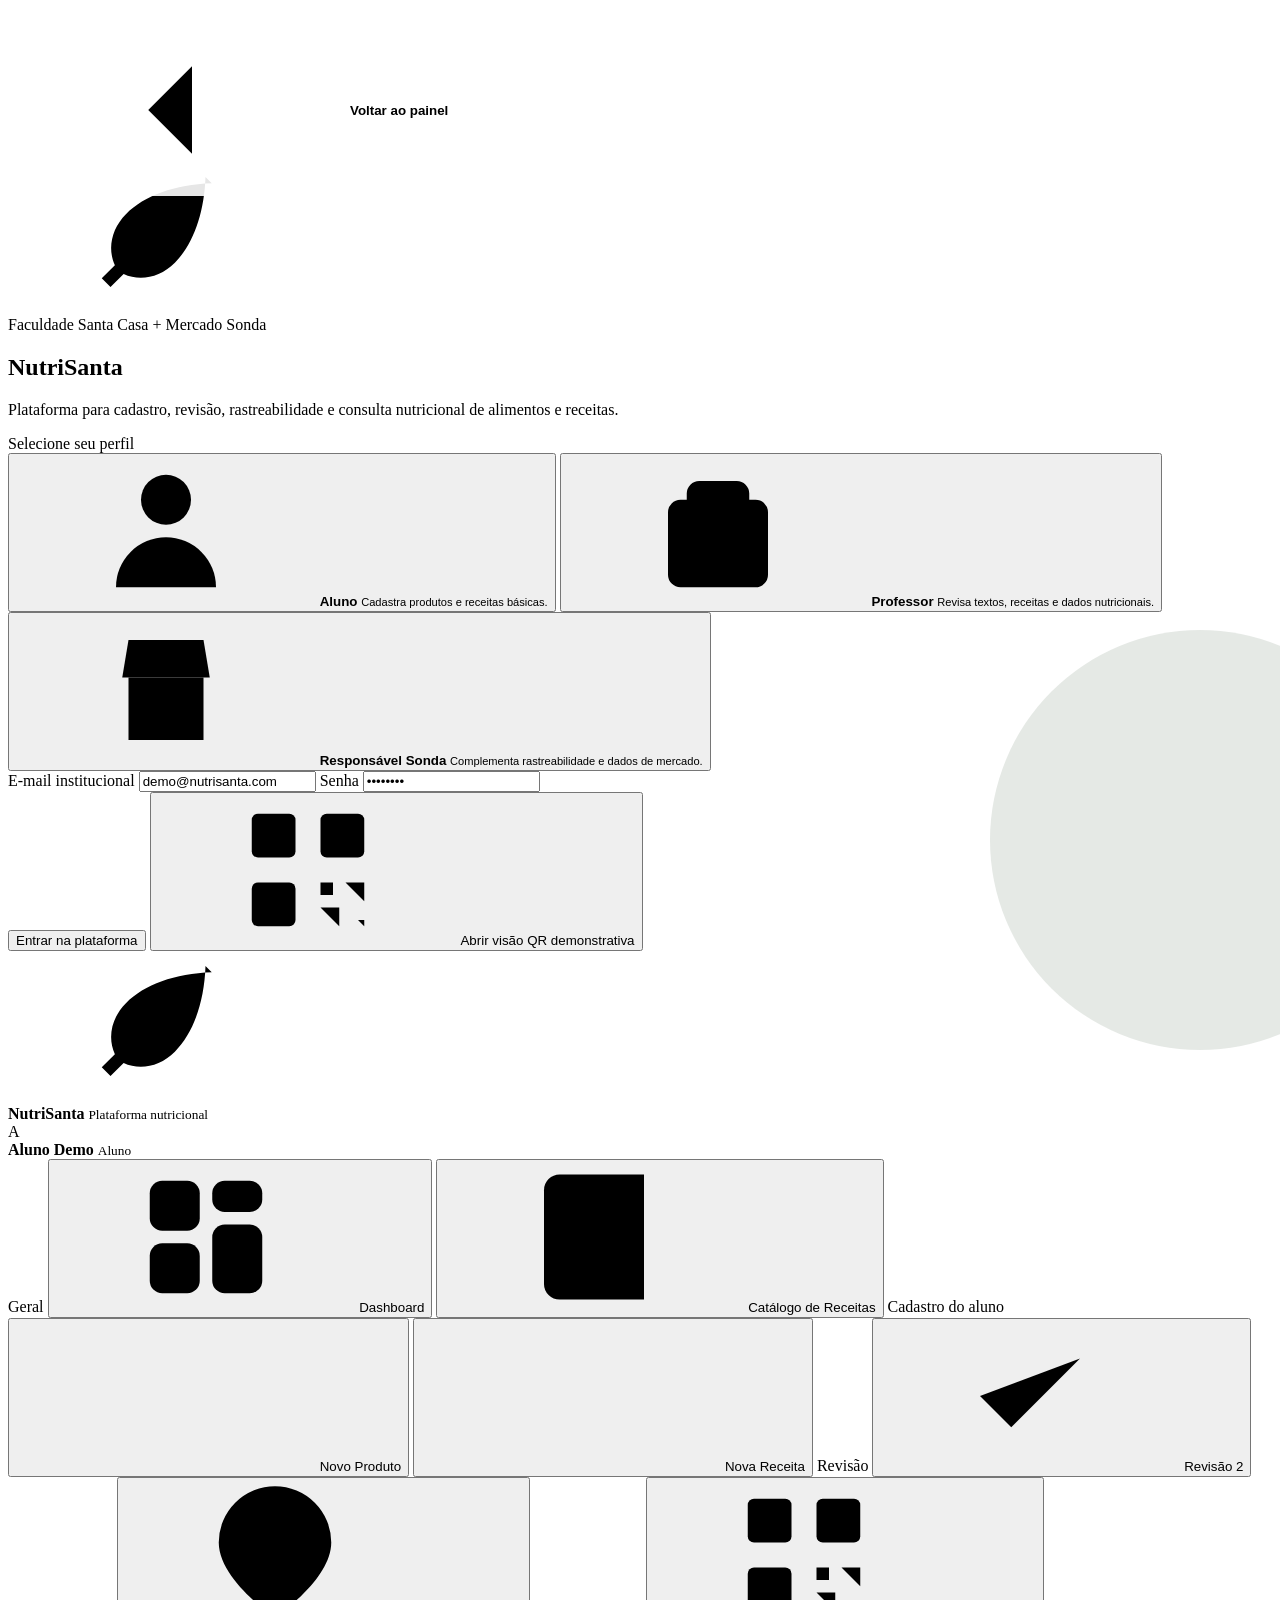
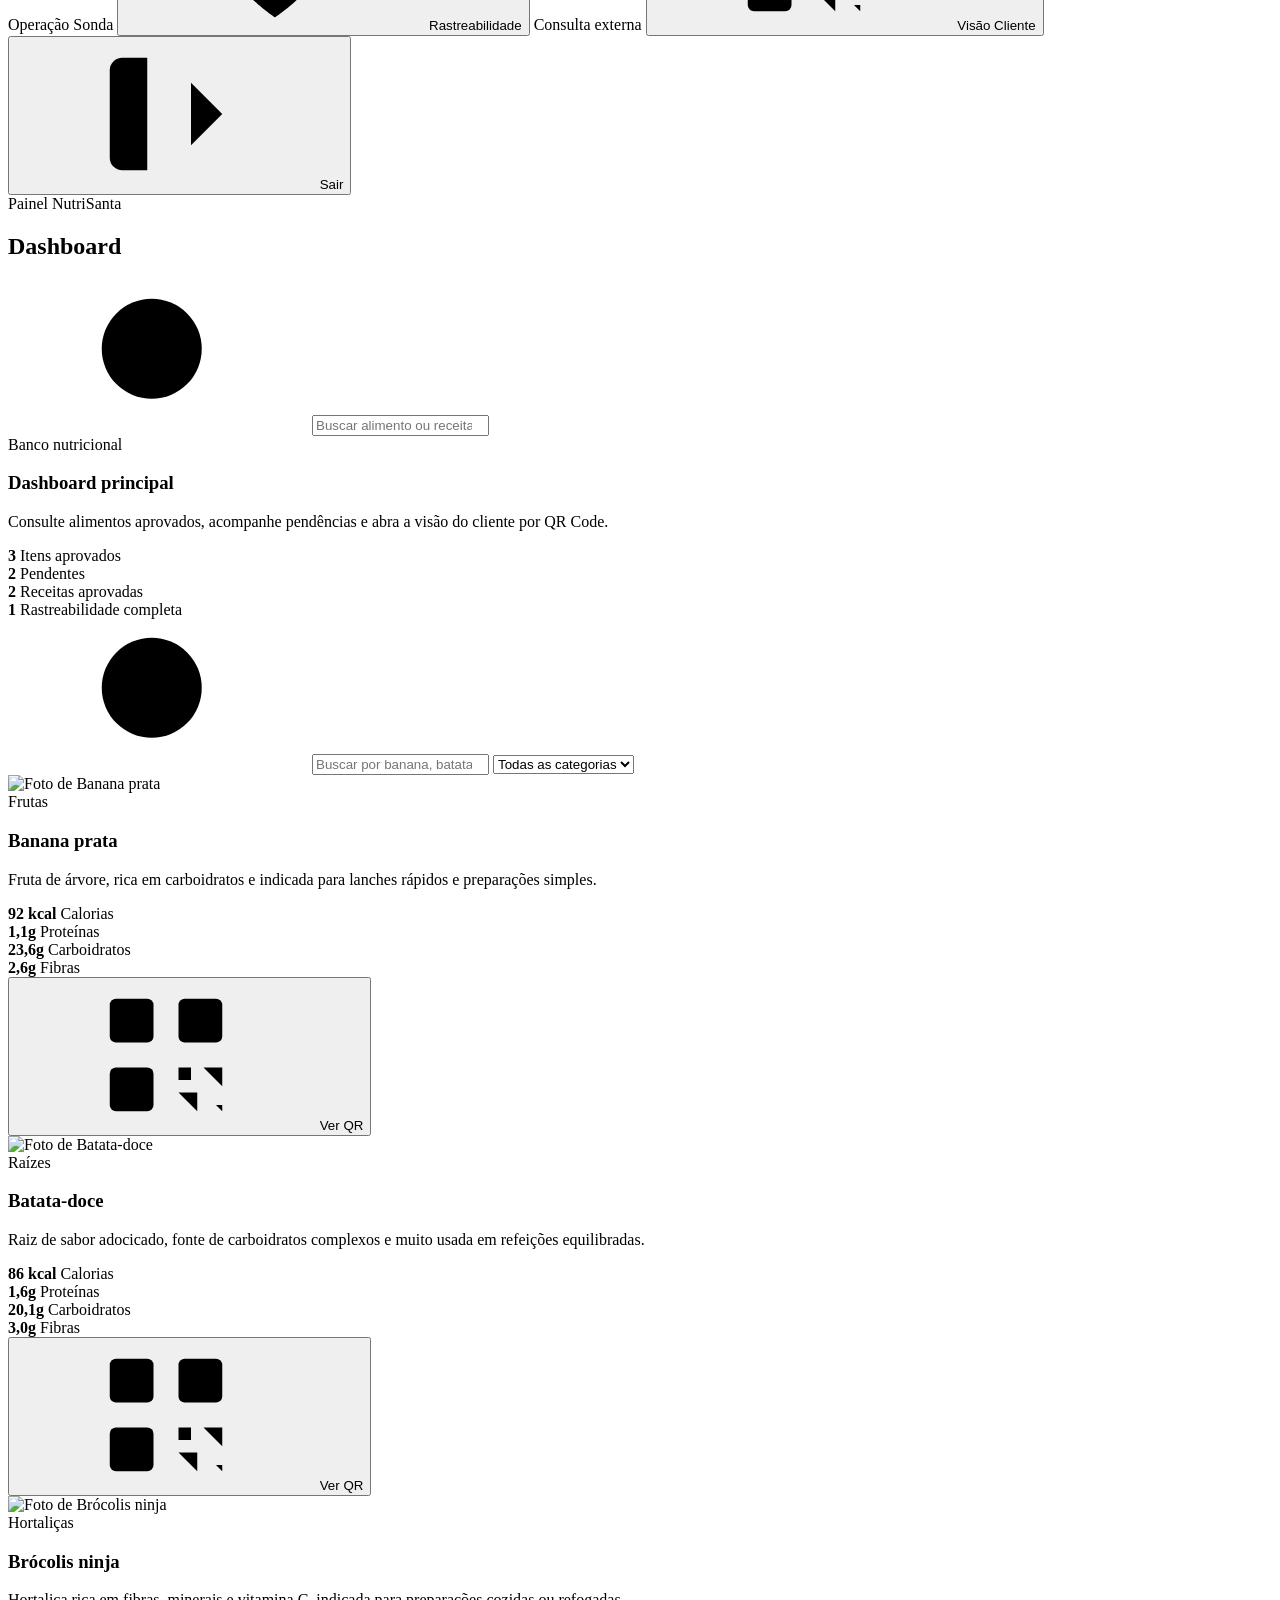
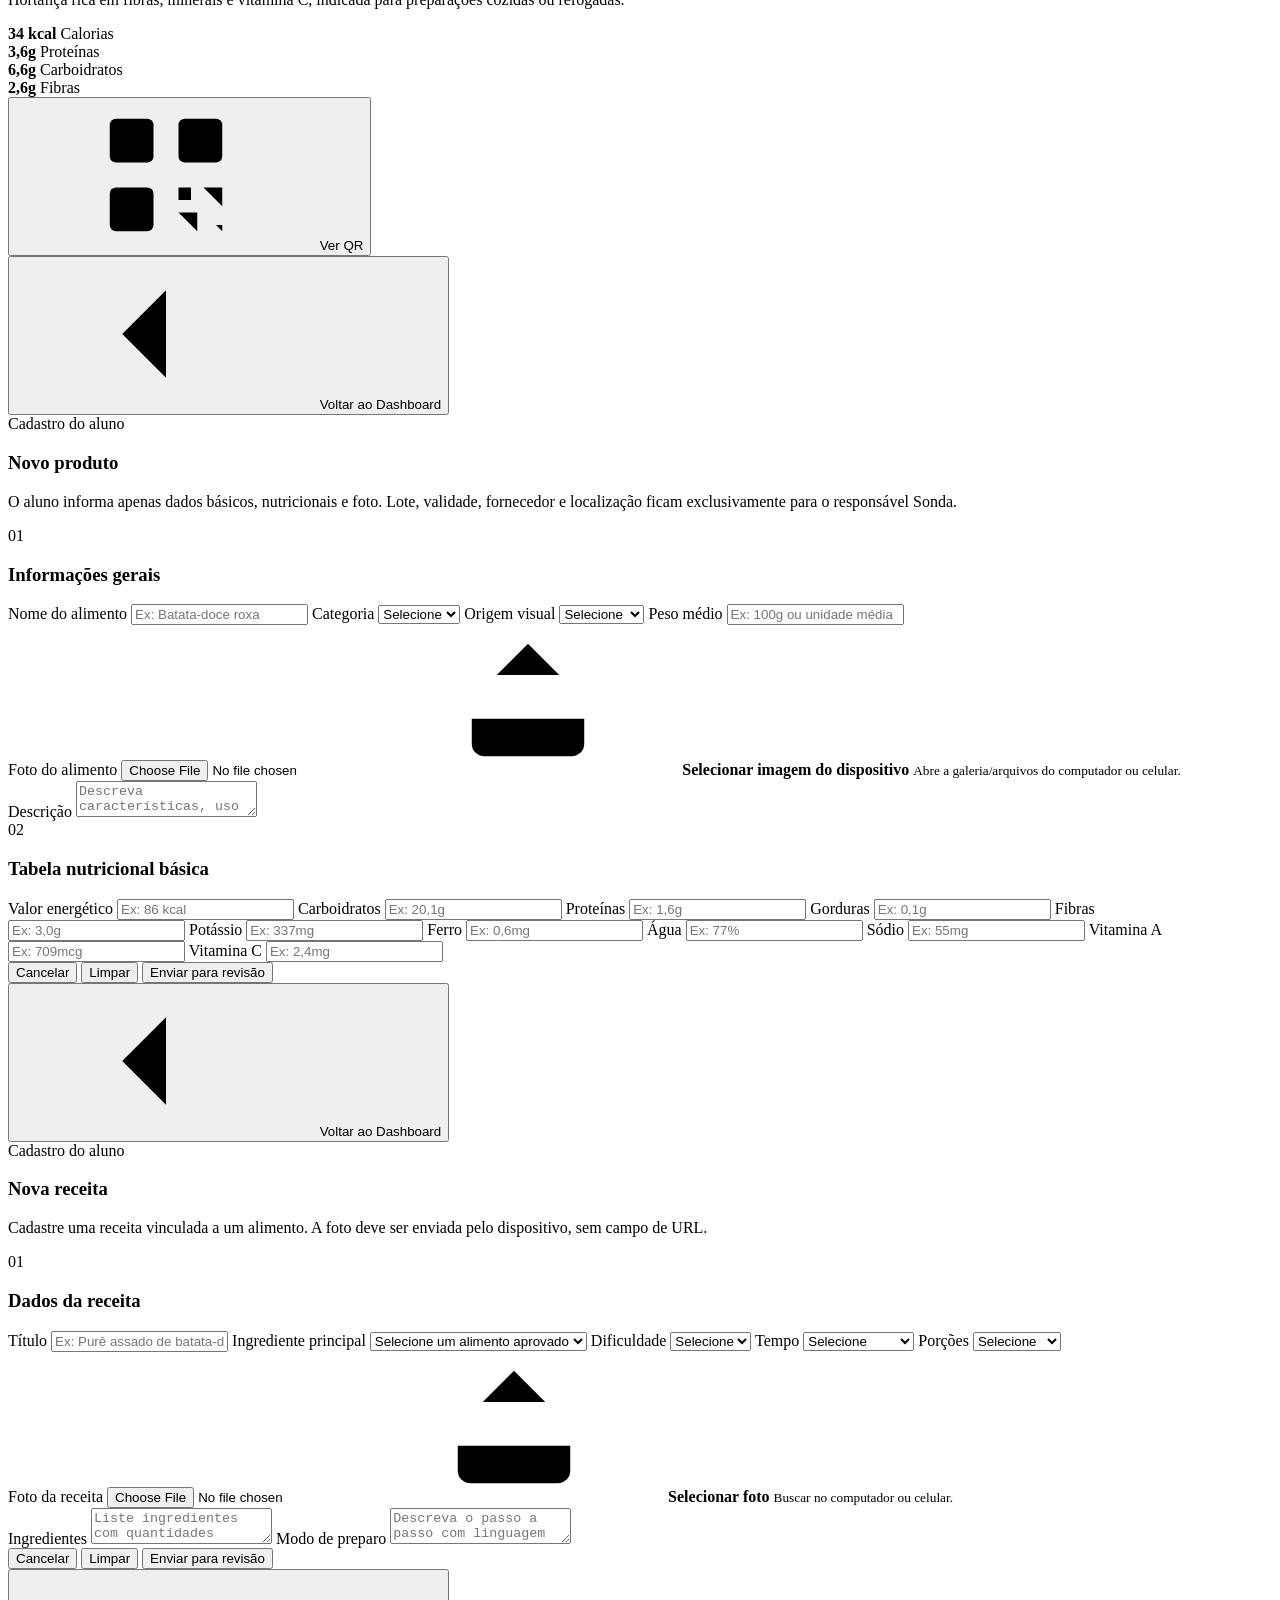
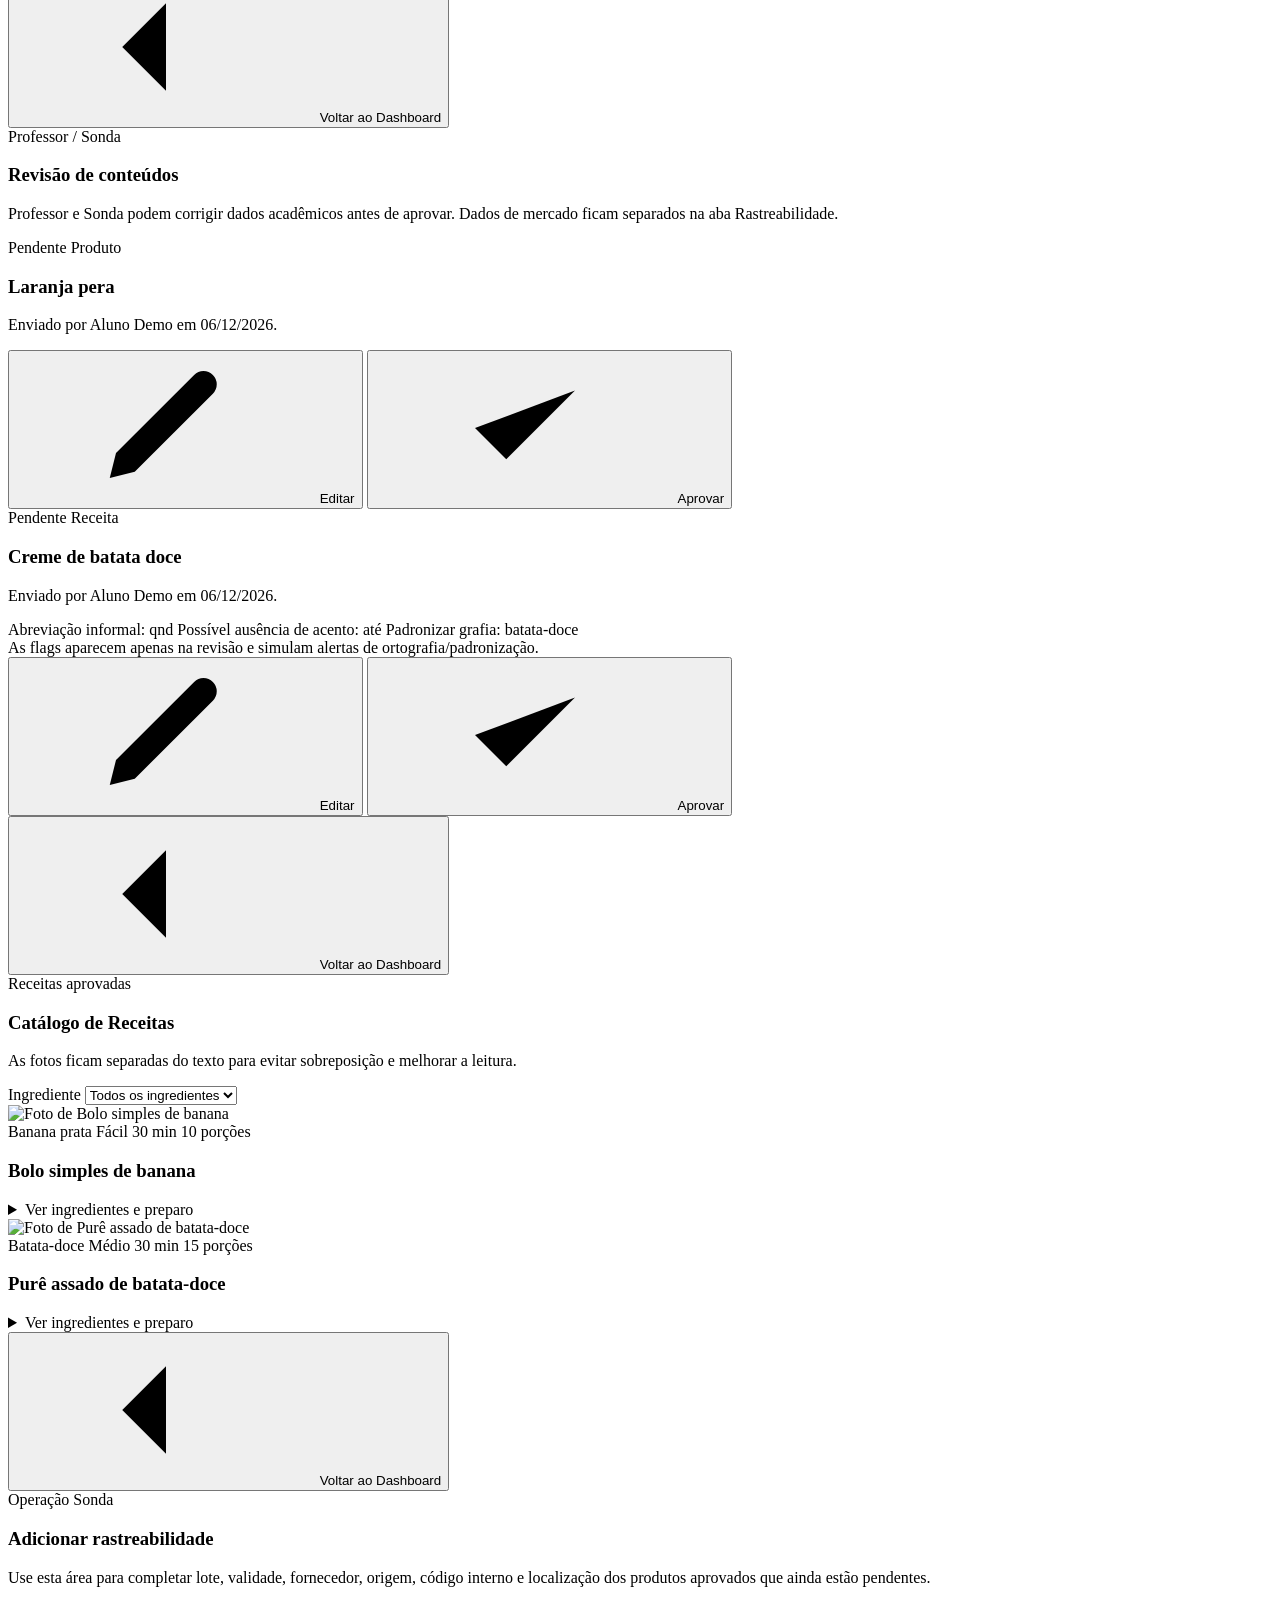
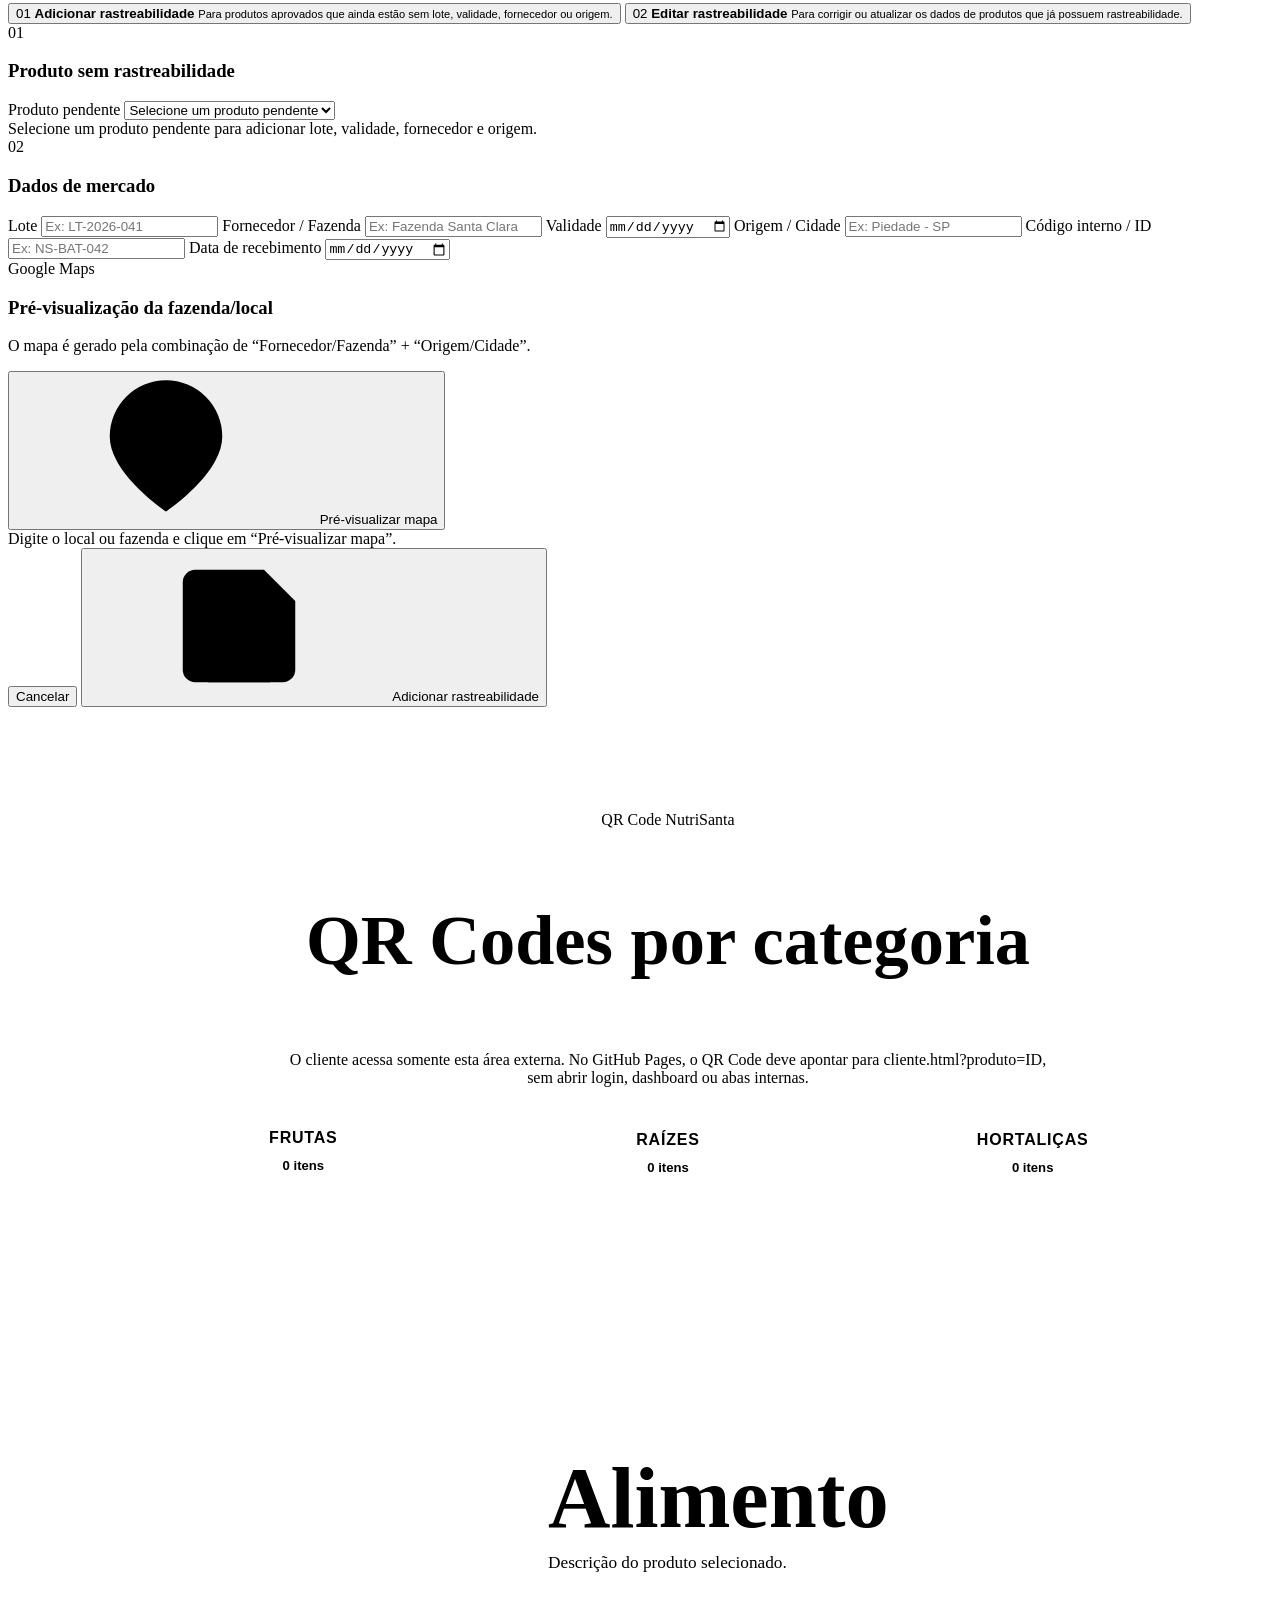
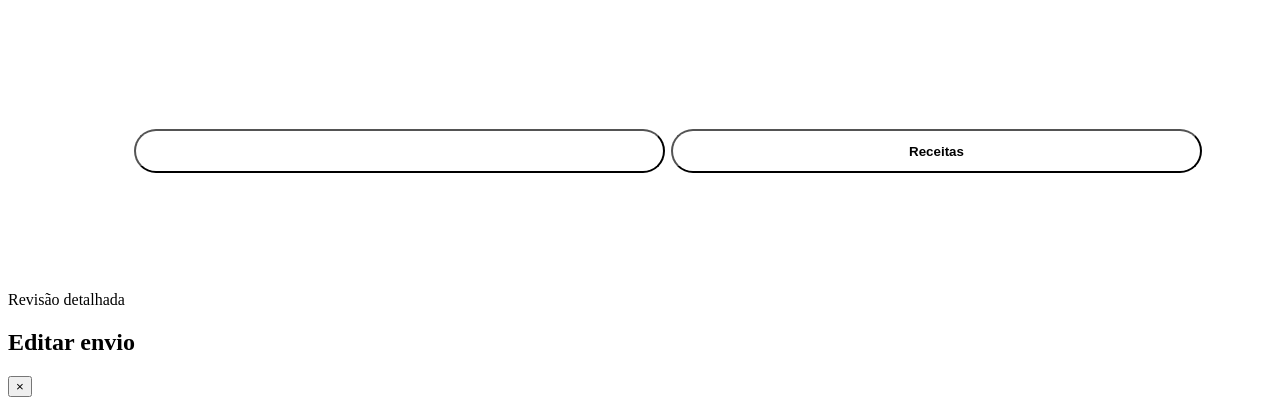
==== commit f5d2be17: "Update index.html" ====
--- a/index.html
+++ b/index.html
@@ -3,2346 +3,879 @@
 <head>
   <meta charset="UTF-8" />
   <meta name="viewport" content="width=device-width, initial-scale=1.0" />
-  <title>NutriSanta</title>
-  <link href="https://fonts.googleapis.com/css2?family=Outfit:wght@300;400;500;600;700&family=DM+Serif+Display:ital@0;1&display=swap" rel="stylesheet" />
-  <style>
-    /* ===================================================
-       DESIGN SYSTEM — NUTRISANTA
-       Paleta: Olive Garden Feast (verdes musgo, oliva,
-       creme, terrosos) fundida com Santa Casa + Sonda
-    =================================================== */
-    :root {
-      /* Paleta Principal */
-      --c-bg:          #F5F0E8;
-      --c-bg-alt:      #EDE6D6;
-      --c-surface:     #FDFAF4;
-      --c-surface-2:   #F0EBE0;
-
-      /* Verdes (árvore / folha) */
-      --c-green-deep:  #3D5A36;
-      --c-green-mid:   #5A7A4E;
-      --c-green-light: #7EA870;
-      --c-green-pale:  #B8D4AF;
-      --c-green-ghost: #E4EFE1;
-
-      /* Terrosos (raiz / solo) */
-      --c-earth-deep:  #6B4C2A;
-      --c-earth-mid:   #8B6543;
-      --c-earth-warm:  #C4956A;
-      --c-earth-light: #DDB896;
-      --c-earth-ghost: #F2E5D7;
-
-      /* Oliva */
-      --c-olive:       #7A7D45;
-      --c-olive-light: #A8AB6E;
-
-      /* Neutros */
-      --c-text:        #2C2C22;
-      --c-text-2:      #5A5A4A;
-      --c-text-3:      #8A8A7A;
-      --c-line:        #D6CCBC;
-      --c-white:       #FFFFFF;
-
-      /* Feedback */
-      --c-success:     #4A8C3F;
-      --c-warn:        #C8871A;
-      --c-error:       #B84040;
-      --c-pending:     #7A6A28;
-
-      /* Tipografia */
-      --f-display:    'DM Serif Display', serif;
-      --f-body:       'Outfit', sans-serif;
-
-      /* Formas */
-      --r-sm:   6px;
-      --r-md:   12px;
-      --r-lg:   20px;
-      --r-xl:   32px;
-      --r-full: 999px;
-
-      /* Sombras */
-      --sh-xs:  0 1px 3px rgba(60,50,30,.08);
-      --sh-sm:  0 2px 8px rgba(60,50,30,.10);
-      --sh-md:  0 4px 20px rgba(60,50,30,.12);
-      --sh-lg:  0 8px 40px rgba(60,50,30,.14);
-
-      /* Transição */
-      --ease:   cubic-bezier(.4,0,.2,1);
-    }
-
-    /* ===================================================
-       RESET & BASE
-    =================================================== */
-    *, *::before, *::after { box-sizing: border-box; margin: 0; padding: 0; }
-    html { scroll-behavior: smooth; }
-    body {
-      font-family: var(--f-body);
-      background: var(--c-bg);
-      color: var(--c-text);
-      min-height: 100vh;
-      font-size: 15px;
-      line-height: 1.6;
-      -webkit-font-smoothing: antialiased;
-    }
-
-    /* ===================================================
-       UTILITÁRIOS
-    =================================================== */
-    .hidden   { display: none !important; }
-    .visually-hidden { position:absolute;width:1px;height:1px;overflow:hidden;clip:rect(0,0,0,0); }
-
-    /* ===================================================
-       COMPONENTES BASE
-    =================================================== */
-    /* --- Botões --- */
-    .btn {
-      display: inline-flex;
-      align-items: center;
-      gap: 8px;
-      padding: 10px 20px;
-      border: none;
-      border-radius: var(--r-md);
-      font-family: var(--f-body);
-      font-size: 14px;
-      font-weight: 600;
-      cursor: pointer;
-      transition: all .2s var(--ease);
-      text-decoration: none;
-      letter-spacing: .02em;
-    }
-    .btn-primary {
-      background: var(--c-green-deep);
-      color: var(--c-white);
-      box-shadow: var(--sh-sm);
-    }
-    .btn-primary:hover { background: var(--c-green-mid); transform: translateY(-1px); box-shadow: var(--sh-md); }
-    .btn-secondary {
-      background: var(--c-surface-2);
-      color: var(--c-text);
-      border: 1.5px solid var(--c-line);
-    }
-    .btn-secondary:hover { background: var(--c-bg-alt); }
-    .btn-earth {
-      background: var(--c-earth-deep);
-      color: var(--c-white);
-      box-shadow: var(--sh-sm);
-    }
-    .btn-earth:hover { background: var(--c-earth-mid); transform: translateY(-1px); }
-    .btn-warn {
-      background: var(--c-warn);
-      color: var(--c-white);
-    }
-    .btn-warn:hover { opacity:.9; }
-    .btn-success {
-      background: var(--c-success);
-      color: var(--c-white);
-    }
-    .btn-ghost {
-      background: transparent;
-      color: var(--c-text-2);
-      border: 1.5px solid var(--c-line);
-    }
-    .btn-ghost:hover { background: var(--c-surface-2); }
-    .btn-sm { padding: 7px 14px; font-size: 13px; }
-    .btn-lg { padding: 14px 28px; font-size: 16px; }
-    .btn-full { width: 100%; justify-content: center; }
-
-    /* --- Inputs & Selects --- */
-    .form-group { display: flex; flex-direction: column; gap: 6px; }
-    .form-label {
-      font-size: 13px;
-      font-weight: 600;
-      color: var(--c-text-2);
-      letter-spacing: .03em;
-      text-transform: uppercase;
-    }
-    .form-input, .form-select, .form-textarea {
-      width: 100%;
-      padding: 11px 14px;
-      border: 1.5px solid var(--c-line);
-      border-radius: var(--r-md);
-      background: var(--c-surface);
-      color: var(--c-text);
-      font-family: var(--f-body);
-      font-size: 14px;
-      transition: border-color .2s var(--ease), box-shadow .2s var(--ease);
-      outline: none;
-    }
-    .form-input:focus, .form-select:focus, .form-textarea:focus {
-      border-color: var(--c-green-mid);
-      box-shadow: 0 0 0 3px rgba(90,122,78,.15);
-    }
-    .form-textarea { resize: vertical; min-height: 110px; }
-    .form-hint { font-size: 12px; color: var(--c-text-3); }
-
-    /* --- Cards --- */
-    .card {
-      background: var(--c-surface);
-      border-radius: var(--r-lg);
-      box-shadow: var(--sh-sm);
-      border: 1px solid rgba(214,204,188,.6);
-      overflow: hidden;
-    }
-    .card-body { padding: 24px; }
-    .card-header {
-      padding: 18px 24px;
-      border-bottom: 1px solid var(--c-line);
-      display: flex;
-      align-items: center;
-      justify-content: space-between;
-      gap: 12px;
-    }
-    .card-title {
-      font-family: var(--f-display);
-      font-size: 18px;
-      color: var(--c-text);
-    }
-
-    /* --- Badge / Status --- */
-    .badge {
-      display: inline-flex;
-      align-items: center;
-      gap: 5px;
-      padding: 4px 10px;
-      border-radius: var(--r-full);
-      font-size: 11px;
-      font-weight: 700;
-      letter-spacing: .04em;
-      text-transform: uppercase;
-    }
-    .badge-pending  { background: #FEF3CD; color: #7A6A28; }
-    .badge-approved { background: #D4EDDA; color: #2A6A38; }
-    .badge-flag     { background: #FDE8E8; color: #8A2020; }
-
-    /* --- Dot indicator --- */
-    .dot {
-      width: 8px; height: 8px;
-      border-radius: 50%;
-      display: inline-block;
-      flex-shrink: 0;
-    }
-    .dot-pending  { background: var(--c-pending); }
-    .dot-approved { background: var(--c-success); }
-    .dot-flag     { background: var(--c-error); }
-
-    /* ===================================================
-       SCREEN MANAGER — controla qual tela está visível
-    =================================================== */
-    .screen { display: none; min-height: 100vh; }
-    .screen.active { display: flex; flex-direction: column; }
-
-    /* ===================================================
-       TELA 1: LOGIN
-    =================================================== */
-    #screen-login {
-      background: linear-gradient(145deg, #2E4A28 0%, #3D5A36 40%, #5A7A4E 100%);
-      align-items: center;
-      justify-content: center;
-      padding: 24px;
-      position: relative;
-      overflow: hidden;
-    }
-    /* Textura decorativa */
-    #screen-login::before {
-      content: '';
-      position: absolute;
-      inset: 0;
-      background-image:
-        radial-gradient(circle at 20% 20%, rgba(184,212,175,.18) 0%, transparent 50%),
-        radial-gradient(circle at 80% 80%, rgba(196,149,106,.12) 0%, transparent 50%);
-      pointer-events: none;
-    }
-    /* Círculos decorativos */
-    #screen-login::after {
-      content: '';
-      position: absolute;
-      bottom: -120px; right: -80px;
-      width: 400px; height: 400px;
-      border-radius: 50%;
-      background: rgba(255,255,255,.04);
-      pointer-events: none;
-    }
-
-    .login-card {
-      background: var(--c-surface);
-      border-radius: var(--r-xl);
-      box-shadow: var(--sh-lg);
-      width: 100%;
-      max-width: 420px;
-      padding: 48px 40px;
-      position: relative;
-      z-index: 1;
-      animation: slideUp .5s var(--ease) both;
-    }
-    @keyframes slideUp {
-      from { opacity:0; transform: translateY(24px); }
-      to   { opacity:1; transform: translateY(0); }
-    }
-
-    .login-logo {
-      text-align: center;
-      margin-bottom: 36px;
-    }
-    .login-logo-mark {
-      width: 68px; height: 68px;
-      background: linear-gradient(135deg, var(--c-green-deep), var(--c-green-mid));
-      border-radius: var(--r-lg);
-      display: inline-flex;
-      align-items: center;
-      justify-content: center;
-      margin-bottom: 14px;
-      box-shadow: var(--sh-md);
-    }
-    .login-logo-mark svg { width: 36px; height: 36px; }
-    .login-title {
-      font-family: var(--f-display);
-      font-size: 28px;
-      color: var(--c-text);
-      line-height: 1.2;
-    }
-    .login-subtitle {
-      font-size: 13px;
-      color: var(--c-text-3);
-      margin-top: 4px;
-    }
-
-    .login-role-label {
-      font-size: 12px;
-      font-weight: 600;
-      text-transform: uppercase;
-      letter-spacing: .06em;
-      color: var(--c-text-3);
-      margin-bottom: 12px;
-      display: block;
-    }
-    .login-roles {
-      display: grid;
-      grid-template-columns: 1fr 1fr 1fr;
-      gap: 8px;
-      margin-bottom: 24px;
-    }
-    .role-btn {
-      display: flex;
-      flex-direction: column;
-      align-items: center;
-      gap: 8px;
-      padding: 14px 8px;
-      border: 2px solid var(--c-line);
-      border-radius: var(--r-md);
-      background: var(--c-bg);
-      cursor: pointer;
-      transition: all .2s var(--ease);
-      font-family: var(--f-body);
-    }
-    .role-btn:hover {
-      border-color: var(--c-green-mid);
-      background: var(--c-green-ghost);
-    }
-    .role-btn.selected {
-      border-color: var(--c-green-deep);
-      background: var(--c-green-ghost);
-      box-shadow: 0 0 0 3px rgba(61,90,54,.12);
-    }
-    .role-btn .role-icon {
-      width: 36px; height: 36px;
-      border-radius: var(--r-sm);
-      display: flex; align-items: center; justify-content: center;
-      font-size: 18px;
-    }
-    .role-btn .role-name {
-      font-size: 11px;
-      font-weight: 600;
-      color: var(--c-text-2);
-      text-align: center;
-      line-height: 1.3;
-    }
-    .role-btn[data-role="aluno"]      .role-icon { background: var(--c-green-ghost); }
-    .role-btn[data-role="professor"]  .role-icon { background: #E8EFF5; }
-    .role-btn[data-role="sonda"]      .role-icon { background: var(--c-earth-ghost); }
-
-    .login-fields { display: flex; flex-direction: column; gap: 14px; margin-bottom: 20px; }
-
-    .login-divider {
-      text-align: center;
-      font-size: 12px;
-      color: var(--c-text-3);
-      margin: 20px 0;
-      position: relative;
-    }
-    .login-divider::before, .login-divider::after {
-      content: '';
-      position: absolute;
-      top: 50%;
-      width: calc(50% - 28px);
-      height: 1px;
-      background: var(--c-line);
-    }
-    .login-divider::before { left: 0; }
-    .login-divider::after  { right: 0; }
-
-    .login-partners {
-      display: flex;
-      align-items: center;
-      justify-content: center;
-      gap: 16px;
-      margin-top: 24px;
-    }
-    .partner-tag {
-      font-size: 10px;
-      font-weight: 700;
-      letter-spacing: .06em;
-      text-transform: uppercase;
-      color: var(--c-text-3);
-      padding: 5px 10px;
-      border: 1px solid var(--c-line);
-      border-radius: var(--r-full);
-    }
-
-    /* ===================================================
-       LAYOUT PRINCIPAL (pós-login)
-    =================================================== */
-    #screen-app {
-      flex-direction: row;
-      min-height: 100vh;
-    }
-
-    /* --- Sidebar --- */
-    .sidebar {
-      width: 240px;
-      flex-shrink: 0;
-      background: var(--c-green-deep);
-      display: flex;
-      flex-direction: column;
-      padding: 0;
-      position: fixed;
-      top: 0; left: 0; bottom: 0;
-      z-index: 100;
-      transition: width .3s var(--ease);
-    }
-
-    .sidebar-logo {
-      padding: 24px 20px 20px;
-      border-bottom: 1px solid rgba(255,255,255,.1);
-    }
-    .sidebar-logo-inner {
-      display: flex;
-      align-items: center;
-      gap: 12px;
-    }
-    .sidebar-logo-mark {
-      width: 36px; height: 36px;
-      background: rgba(255,255,255,.15);
-      border-radius: var(--r-sm);
-      display: flex; align-items: center; justify-content: center;
-      flex-shrink: 0;
-    }
-    .sidebar-logo-text { font-family: var(--f-display); font-size: 20px; color: #fff; }
-    .sidebar-logo-sub  { font-size: 10px; color: rgba(255,255,255,.5); letter-spacing: .06em; }
-
-    .sidebar-user {
-      padding: 16px 20px;
-      border-bottom: 1px solid rgba(255,255,255,.08);
-      display: flex;
-      align-items: center;
-      gap: 10px;
-    }
-    .sidebar-avatar {
-      width: 34px; height: 34px;
-      border-radius: 50%;
-      background: var(--c-green-light);
-      display: flex; align-items: center; justify-content: center;
-      font-size: 13px;
-      font-weight: 700;
-      color: #fff;
-      flex-shrink: 0;
-    }
-    .sidebar-user-info { min-width: 0; }
-    .sidebar-user-name { font-size: 13px; font-weight: 600; color: #fff; white-space: nowrap; overflow: hidden; text-overflow: ellipsis; }
-    .sidebar-user-role { font-size: 11px; color: rgba(255,255,255,.5); }
-
-    .sidebar-nav {
-      flex: 1;
-      padding: 12px 10px;
-      overflow-y: auto;
-    }
-    .nav-section-label {
-      font-size: 10px;
-      font-weight: 700;
-      letter-spacing: .08em;
-      text-transform: uppercase;
-      color: rgba(255,255,255,.35);
-      padding: 8px 10px 4px;
-    }
-    .nav-item {
-      display: flex;
-      align-items: center;
-      gap: 10px;
-      padding: 10px 10px;
-      border-radius: var(--r-sm);
-      color: rgba(255,255,255,.7);
-      cursor: pointer;
-      font-size: 14px;
-      font-weight: 500;
-      transition: all .15s var(--ease);
-      margin-bottom: 2px;
-      border: none;
-      background: none;
-      width: 100%;
-      text-align: left;
-    }
-    .nav-item:hover { background: rgba(255,255,255,.08); color: #fff; }
-    .nav-item.active { background: rgba(255,255,255,.15); color: #fff; }
-    .nav-item .nav-icon { width: 18px; height: 18px; flex-shrink: 0; opacity: .8; }
-    .nav-item .nav-badge {
-      margin-left: auto;
-      background: var(--c-earth-warm);
-      color: #fff;
-      font-size: 10px;
-      font-weight: 700;
-      padding: 2px 7px;
-      border-radius: var(--r-full);
-    }
-
-    .sidebar-footer {
-      padding: 12px 10px;
-      border-top: 1px solid rgba(255,255,255,.08);
-    }
-
-    /* --- Main Content --- */
-    .main-content {
-      margin-left: 240px;
-      flex: 1;
-      display: flex;
-      flex-direction: column;
-      min-height: 100vh;
-    }
-
-    .topbar {
-      background: var(--c-surface);
-      border-bottom: 1px solid var(--c-line);
-      padding: 16px 28px;
-      display: flex;
-      align-items: center;
-      justify-content: space-between;
-      gap: 16px;
-      position: sticky;
-      top: 0;
-      z-index: 50;
-    }
-    .topbar-title {
-      font-family: var(--f-display);
-      font-size: 22px;
-      color: var(--c-text);
-    }
-    .topbar-actions { display: flex; align-items: center; gap: 10px; }
-    .topbar-search {
-      position: relative;
-    }
-    .topbar-search input {
-      padding: 9px 14px 9px 36px;
-      border: 1.5px solid var(--c-line);
-      border-radius: var(--r-full);
-      background: var(--c-bg);
-      font-family: var(--f-body);
-      font-size: 13px;
-      outline: none;
-      width: 200px;
-      transition: border-color .2s var(--ease), width .3s var(--ease);
-    }
-    .topbar-search input:focus { border-color: var(--c-green-mid); width: 240px; }
-    .topbar-search .search-icon {
-      position: absolute;
-      left: 11px;
-      top: 50%;
-      transform: translateY(-50%);
-      color: var(--c-text-3);
-    }
-
-    .page-content {
-      flex: 1;
-      padding: 28px;
-    }
-
-    /* ===================================================
-       PAINEL — ABAS INTERNAS
-    =================================================== */
-    .panel-tabs {
-      display: flex;
-      gap: 4px;
-      background: var(--c-surface-2);
-      padding: 4px;
-      border-radius: var(--r-md);
-      width: fit-content;
-      margin-bottom: 24px;
-    }
-    .panel-tab {
-      padding: 8px 18px;
-      border-radius: var(--r-sm);
-      font-size: 13px;
-      font-weight: 600;
-      color: var(--c-text-2);
-      cursor: pointer;
-      transition: all .2s var(--ease);
-      border: none;
-      background: none;
-      font-family: var(--f-body);
-    }
-    .panel-tab.active {
-      background: var(--c-surface);
-      color: var(--c-text);
-      box-shadow: var(--sh-xs);
-    }
-
-    /* ===================================================
-       DASHBOARD — CARDS DE MÉTRICAS
-    =================================================== */
-    .metrics-grid {
-      display: grid;
-      grid-template-columns: repeat(auto-fill, minmax(200px, 1fr));
-      gap: 16px;
-      margin-bottom: 28px;
-    }
-    .metric-card {
-      background: var(--c-surface);
-      border-radius: var(--r-lg);
-      padding: 20px;
-      border: 1px solid rgba(214,204,188,.6);
-      box-shadow: var(--sh-xs);
-      position: relative;
-      overflow: hidden;
-    }
-    .metric-card::before {
-      content: '';
-      position: absolute;
-      top: 0; right: 0;
-      width: 80px; height: 80px;
-      border-radius: 0 0 0 80px;
-      opacity: .08;
-    }
-    .metric-card.green::before { background: var(--c-green-deep); }
-    .metric-card.earth::before { background: var(--c-earth-deep); }
-    .metric-card.olive::before { background: var(--c-olive); }
-    .metric-card.warn::before  { background: var(--c-warn); }
-
-    .metric-icon {
-      width: 40px; height: 40px;
-      border-radius: var(--r-sm);
-      display: flex; align-items: center; justify-content: center;
-      font-size: 20px;
-      margin-bottom: 14px;
-    }
-    .metric-card.green .metric-icon { background: var(--c-green-ghost); }
-    .metric-card.earth .metric-icon { background: var(--c-earth-ghost); }
-    .metric-card.olive .metric-icon { background: #EEEFD8; }
-    .metric-card.warn  .metric-icon { background: #FEF3CD; }
-
-    .metric-value {
-      font-family: var(--f-display);
-      font-size: 32px;
-      color: var(--c-text);
-      line-height: 1;
-      margin-bottom: 4px;
-    }
-    .metric-label { font-size: 13px; color: var(--c-text-3); }
-
-    /* ===================================================
-       TABELA DE ITENS / PRODUTOS
-    =================================================== */
-    .data-table { width: 100%; border-collapse: collapse; }
-    .data-table th {
-      text-align: left;
-      font-size: 11px;
-      font-weight: 700;
-      text-transform: uppercase;
-      letter-spacing: .06em;
-      color: var(--c-text-3);
-      padding: 10px 16px;
-      border-bottom: 1.5px solid var(--c-line);
-    }
-    .data-table td {
-      padding: 13px 16px;
-      font-size: 14px;
-      border-bottom: 1px solid var(--c-bg-alt);
-      vertical-align: middle;
-    }
-    .data-table tr:last-child td { border-bottom: none; }
-    .data-table tr:hover td { background: var(--c-bg); }
-
-    .item-name-cell { display: flex; align-items: center; gap: 10px; }
-    .item-thumb {
-      width: 36px; height: 36px;
-      border-radius: var(--r-sm);
-      background: var(--c-green-ghost);
-      display: flex; align-items: center; justify-content: center;
-      font-size: 18px;
-      flex-shrink: 0;
-    }
-    .item-info .item-name    { font-weight: 600; color: var(--c-text); }
-    .item-info .item-cat     { font-size: 12px; color: var(--c-text-3); }
-    .item-actions { display: flex; gap: 6px; }
-
-    /* ===================================================
-       TELA NOVA RECEITA / NOVO PRODUTO — FORMS
-    =================================================== */
-    .form-section {
-      margin-bottom: 28px;
-    }
-    .form-section-title {
-      font-family: var(--f-display);
-      font-size: 17px;
-      color: var(--c-text);
-      margin-bottom: 16px;
-      padding-bottom: 10px;
-      border-bottom: 1.5px solid var(--c-line);
-      display: flex;
-      align-items: center;
-      gap: 8px;
-    }
-    .form-grid {
-      display: grid;
-      grid-template-columns: 1fr 1fr;
-      gap: 16px;
-    }
-    .form-grid.three { grid-template-columns: 1fr 1fr 1fr; }
-    .span-2 { grid-column: span 2; }
-
-    /* Upload de foto */
-    .upload-area {
-      border: 2px dashed var(--c-green-light);
-      border-radius: var(--r-md);
-      padding: 32px;
-      text-align: center;
-      cursor: pointer;
-      transition: all .2s var(--ease);
-      background: var(--c-green-ghost);
-      position: relative;
-    }
-    .upload-area:hover { border-color: var(--c-green-mid); background: #DCF0D7; }
-    .upload-area input[type="file"] {
-      position: absolute;
-      inset: 0;
-      opacity: 0;
-      cursor: pointer;
-      width: 100%;
-      height: 100%;
-    }
-    .upload-icon  { font-size: 32px; margin-bottom: 8px; }
-    .upload-text  { font-size: 13px; color: var(--c-text-2); font-weight: 500; }
-    .upload-hint  { font-size: 11px; color: var(--c-text-3); margin-top: 4px; }
-    .photo-preview {
-      margin-top: 12px;
-      border-radius: var(--r-md);
-      overflow: hidden;
-      display: none;
-    }
-    .photo-preview img { width: 100%; max-height: 200px; object-fit: cover; }
-
-    /* Dificuldade radio */
-    .radio-group { display: flex; gap: 8px; }
-    .radio-option { flex: 1; position: relative; }
-    .radio-option input { position: absolute; opacity: 0; width: 0; height: 0; }
-    .radio-label {
-      display: flex;
-      align-items: center;
-      justify-content: center;
-      gap: 6px;
-      padding: 9px 12px;
-      border: 1.5px solid var(--c-line);
-      border-radius: var(--r-md);
-      font-size: 13px;
-      font-weight: 600;
-      cursor: pointer;
-      transition: all .2s var(--ease);
-      background: var(--c-surface);
-    }
-    .radio-option input:checked + .radio-label {
-      border-color: var(--c-green-deep);
-      background: var(--c-green-ghost);
-      color: var(--c-green-deep);
-    }
-    .radio-label-easy   { }
-    .radio-label-medium { }
-    .radio-label-hard   { }
-
-    /* Flag de ortografia */
-    .spell-flag {
-      display: flex;
-      align-items: flex-start;
-      gap: 10px;
-      padding: 10px 14px;
-      background: #FDE8E8;
-      border: 1px solid #EABABA;
-      border-radius: var(--r-md);
-      font-size: 12px;
-      color: var(--c-error);
-      margin-top: 8px;
-      display: none;
-    }
-
-    /* ===================================================
-       PAINEL DE REVISÃO (Professor / Sonda)
-    =================================================== */
-    .review-list { display: flex; flex-direction: column; gap: 16px; }
-    .review-item {
-      background: var(--c-surface);
-      border-radius: var(--r-lg);
-      border: 1px solid var(--c-line);
-      box-shadow: var(--sh-xs);
-      overflow: hidden;
-      transition: box-shadow .2s var(--ease);
-    }
-    .review-item:hover { box-shadow: var(--sh-md); }
-    .review-item-header {
-      padding: 16px 20px;
-      display: flex;
-      align-items: center;
-      gap: 14px;
-      cursor: pointer;
-    }
-    .review-item-thumb {
-      width: 44px; height: 44px;
-      border-radius: var(--r-md);
-      background: var(--c-green-ghost);
-      display: flex; align-items: center; justify-content: center;
-      font-size: 22px;
-      flex-shrink: 0;
-    }
-    .review-item-meta { flex: 1; min-width: 0; }
-    .review-item-title { font-weight: 600; font-size: 15px; color: var(--c-text); }
-    .review-item-sub   { font-size: 12px; color: var(--c-text-3); }
-    .review-item-badges { display: flex; gap: 6px; align-items: center; flex-wrap: wrap; }
-    .review-item-body {
-      padding: 0 20px 20px;
-      border-top: 1px solid var(--c-line);
-      display: none;
-    }
-    .review-item-body.open { display: block; }
-    .review-detail-grid {
-      display: grid;
-      grid-template-columns: 1fr 1fr;
-      gap: 12px;
-      margin: 16px 0;
-    }
-    .review-detail-item label { font-size: 11px; text-transform: uppercase; letter-spacing: .06em; color: var(--c-text-3); font-weight: 700; }
-    .review-detail-item p     { font-size: 14px; color: var(--c-text); margin-top: 3px; }
-    .review-actions {
-      display: flex;
-      gap: 8px;
-      padding-top: 14px;
-      border-top: 1px solid var(--c-line);
-    }
-
-    /* Alerta de ortografia — só para revisores */
-    .spell-alert {
-      background: #FDE8E8;
-      border: 1px solid #EABABA;
-      border-radius: var(--r-md);
-      padding: 12px 14px;
-      margin: 12px 0;
-      font-size: 13px;
-      color: #8A2020;
-      display: flex;
-      gap: 10px;
-      align-items: flex-start;
-    }
-    .spell-alert strong { display: block; margin-bottom: 2px; }
-    .spell-alert.hidden-for-student { display: none; }
-
-    /* ===================================================
-       TELA CLIENTE / QR CODE — Mobile-first isolada
-    =================================================== */
-    #screen-client {
-      background: var(--c-green-deep);
-      min-height: 100vh;
-    }
-    #screen-client.earth-theme {
-      background: var(--c-earth-deep);
-    }
-    .client-topbar {
-      position: sticky;
-      top: 0;
-      z-index: 10;
-      background: rgba(0,0,0,.15);
-      backdrop-filter: blur(8px);
-    }
-    .client-category-tabs {
-      display: flex;
-      border-bottom: 1px solid rgba(255,255,255,.15);
-    }
-    .client-cat-tab {
-      flex: 1;
-      padding: 14px 8px;
-      text-align: center;
-      font-size: 12px;
-      font-weight: 700;
-      letter-spacing: .05em;
-      text-transform: uppercase;
-      color: rgba(255,255,255,.6);
-      cursor: pointer;
-      border: none;
-      background: none;
-      font-family: var(--f-body);
-      position: relative;
-      transition: color .2s var(--ease);
-    }
-    .client-cat-tab.active { color: #fff; }
-    .client-cat-tab.active::after {
-      content: '';
-      position: absolute;
-      bottom: 0; left: 10%; right: 10%;
-      height: 2px;
-      background: rgba(255,255,255,.8);
-      border-radius: 2px 2px 0 0;
-    }
-
-    .client-hero {
-      padding: 40px 24px 32px;
-      text-align: center;
-    }
-    .client-item-emoji { font-size: 80px; margin-bottom: 16px; filter: drop-shadow(0 4px 12px rgba(0,0,0,.2)); }
-    .client-item-name  { font-family: var(--f-display); font-size: 32px; color: #fff; }
-    .client-item-sci   { font-size: 13px; color: rgba(255,255,255,.6); font-style: italic; margin-top: 4px; }
-
-    .client-body {
-      background: var(--c-surface);
-      border-radius: var(--r-xl) var(--r-xl) 0 0;
-      margin-top: 0;
-      min-height: 60vh;
-      padding: 28px 20px;
-    }
-
-    .nutr-card {
-      background: var(--c-bg);
-      border-radius: var(--r-lg);
-      padding: 18px;
-      margin-bottom: 16px;
-    }
-    .nutr-title {
-      font-size: 11px;
-      font-weight: 700;
-      text-transform: uppercase;
-      letter-spacing: .07em;
-      color: var(--c-text-3);
-      margin-bottom: 12px;
-    }
-    .nutr-grid {
-      display: grid;
-      grid-template-columns: repeat(3, 1fr);
-      gap: 10px;
-      text-align: center;
-    }
-    .nutr-item-value {
-      font-family: var(--f-display);
-      font-size: 22px;
-      color: var(--c-green-deep);
-    }
-    #screen-client.earth-theme .nutr-item-value { color: var(--c-earth-deep); }
-    .nutr-item-label { font-size: 11px; color: var(--c-text-3); margin-top: 2px; }
-
-    .nutr-bar-group { display: flex; flex-direction: column; gap: 8px; }
-    .nutr-bar-item { display: grid; grid-template-columns: 90px 1fr 40px; align-items: center; gap: 8px; }
-    .nutr-bar-name { font-size: 12px; color: var(--c-text-2); }
-    .nutr-bar-track {
-      height: 6px;
-      background: var(--c-line);
-      border-radius: var(--r-full);
-      overflow: hidden;
-    }
-    .nutr-bar-fill {
-      height: 100%;
-      background: var(--c-green-mid);
-      border-radius: var(--r-full);
-      transition: width .6s var(--ease);
-    }
-    #screen-client.earth-theme .nutr-bar-fill { background: var(--c-earth-mid); }
-    .nutr-bar-pct { font-size: 11px; color: var(--c-text-3); text-align: right; }
-
-    .client-tag-list {
-      display: flex; flex-wrap: wrap; gap: 8px; margin-top: 12px;
-    }
-    .client-tag {
-      padding: 6px 12px;
-      border-radius: var(--r-full);
-      background: var(--c-green-ghost);
-      color: var(--c-green-deep);
-      font-size: 12px;
-      font-weight: 600;
-    }
-    #screen-client.earth-theme .client-tag {
-      background: var(--c-earth-ghost);
-      color: var(--c-earth-deep);
-    }
-
-    .client-back {
-      position: fixed;
-      bottom: 24px; right: 20px;
-      background: var(--c-green-deep);
-      color: #fff;
-      border: none;
-      border-radius: var(--r-full);
-      padding: 12px 18px;
-      font-family: var(--f-body);
-      font-size: 13px;
-      font-weight: 600;
-      cursor: pointer;
-      box-shadow: var(--sh-md);
-      z-index: 20;
-      display: flex; align-items: center; gap: 6px;
-    }
-    #screen-client.earth-theme .client-back { background: var(--c-earth-deep); }
-
-    /* ===================================================
-       TOAST NOTIFICATIONS
-    =================================================== */
-    #toast-container {
-      position: fixed;
-      bottom: 24px; left: 50%;
-      transform: translateX(-50%);
-      z-index: 9999;
-      display: flex;
-      flex-direction: column;
-      gap: 8px;
-      align-items: center;
-    }
-    .toast {
-      padding: 12px 20px;
-      border-radius: var(--r-md);
-      font-size: 13px;
-      font-weight: 600;
-      color: #fff;
-      box-shadow: var(--sh-lg);
-      animation: toastIn .3s var(--ease) both;
-      min-width: 260px;
-      text-align: center;
-    }
-    .toast.success { background: var(--c-success); }
-    .toast.warn    { background: var(--c-warn); }
-    .toast.error   { background: var(--c-error); }
-    @keyframes toastIn {
-      from { opacity:0; transform: translateY(12px); }
-      to   { opacity:1; transform: translateY(0); }
-    }
-
-    /* ===================================================
-       MODAL
-    =================================================== */
-    .modal-overlay {
-      position: fixed;
-      inset: 0;
-      background: rgba(40,35,25,.5);
-      backdrop-filter: blur(4px);
-      z-index: 200;
-      display: flex;
-      align-items: center;
-      justify-content: center;
-      padding: 24px;
-      opacity: 0;
-      pointer-events: none;
-      transition: opacity .2s var(--ease);
-    }
-    .modal-overlay.open { opacity: 1; pointer-events: all; }
-    .modal {
-      background: var(--c-surface);
-      border-radius: var(--r-xl);
-      width: 100%;
-      max-width: 560px;
-      box-shadow: var(--sh-lg);
-      transform: scale(.95);
-      transition: transform .2s var(--ease);
-      max-height: 90vh;
-      overflow-y: auto;
-    }
-    .modal-overlay.open .modal { transform: scale(1); }
-    .modal-header {
-      padding: 24px 24px 16px;
-      display: flex;
-      align-items: flex-start;
-      justify-content: space-between;
-      gap: 12px;
-      border-bottom: 1px solid var(--c-line);
-    }
-    .modal-title { font-family: var(--f-display); font-size: 20px; }
-    .modal-close {
-      width: 32px; height: 32px;
-      border-radius: var(--r-sm);
-      border: none;
-      background: var(--c-surface-2);
-      cursor: pointer;
-      display: flex; align-items: center; justify-content: center;
-      font-size: 18px;
-      color: var(--c-text-2);
-      flex-shrink: 0;
-      transition: background .15s;
-    }
-    .modal-close:hover { background: var(--c-line); }
-    .modal-body { padding: 20px 24px 24px; }
-
-    /* ===================================================
-       EMPTY STATE
-    =================================================== */
-    .empty-state {
-      text-align: center;
-      padding: 60px 24px;
-      color: var(--c-text-3);
-    }
-    .empty-state .empty-icon { font-size: 48px; margin-bottom: 16px; }
-    .empty-state .empty-title { font-family: var(--f-display); font-size: 20px; color: var(--c-text-2); margin-bottom: 8px; }
-    .empty-state .empty-desc  { font-size: 14px; }
-
-    /* ===================================================
-       RESPONSIVE
-    =================================================== */
-    @media (max-width: 900px) {
-      .sidebar { width: 64px; }
-      .sidebar-logo-text, .sidebar-logo-sub, .nav-item span:not(.nav-icon), .sidebar-user-info, .nav-badge, .nav-section-label { display: none; }
-      .main-content { margin-left: 64px; }
-      .sidebar-user { justify-content: center; padding: 16px 8px; }
-      .sidebar-logo { padding: 16px 12px; }
-      .sidebar-logo-inner { justify-content: center; }
-      .form-grid, .form-grid.three { grid-template-columns: 1fr; }
-      .span-2 { grid-column: span 1; }
-      .metrics-grid { grid-template-columns: 1fr 1fr; }
-      .review-detail-grid { grid-template-columns: 1fr; }
-    }
-    @media (max-width: 600px) {
-      .topbar { padding: 12px 16px; }
-      .page-content { padding: 16px; }
-      .metrics-grid { grid-template-columns: 1fr; }
-      .topbar-search { display: none; }
-    }
-
-    /* ===================================================
-       TELA DE CLIENTE — ITEM LIST
-    =================================================== */
-    .client-item-list { display: flex; flex-direction: column; gap: 10px; }
-    .client-item-row {
-      display: flex;
-      align-items: center;
-      gap: 14px;
-      padding: 14px 16px;
-      background: var(--c-bg);
-      border-radius: var(--r-md);
-      cursor: pointer;
-      transition: background .2s var(--ease);
-      border: 1.5px solid transparent;
-    }
-    .client-item-row:hover { background: var(--c-bg-alt); border-color: var(--c-line); }
-    .client-item-emoji-sm { font-size: 28px; }
-    .client-item-row-info .item-rname { font-weight: 600; font-size: 14px; }
-    .client-item-row-info .item-rsub  { font-size: 12px; color: var(--c-text-3); }
-    .client-item-arrow { margin-left: auto; color: var(--c-text-3); font-size: 16px; }
-
-  </style>
+
+  <title>NutriSanta | Plataforma Nutricional</title>
+
+  <link rel="preconnect" href="https://fonts.googleapis.com" />
+  <link rel="preconnect" href="https://fonts.gstatic.com" crossorigin />
+  <link href="https://fonts.googleapis.com/css2?family=DM+Serif+Display:ital@0;1&family=Outfit:wght@300;400;500;600;700;800&display=swap" rel="stylesheet" />
+
+  <link rel="stylesheet" href="styles.css" />
+  <script src="app.js" defer></script>
 </head>
+
 <body>
-
-<!-- ======================================================
-     TOAST CONTAINER
-====================================================== -->
-<div id="toast-container"></div>
-
-<!-- ======================================================
-     MODAL (genérico)
-====================================================== -->
-<div class="modal-overlay" id="main-modal">
-  <div class="modal">
-    <div class="modal-header">
-      <h2 class="modal-title" id="modal-title">Modal</h2>
-      <button class="modal-close" onclick="closeModal()">✕</button>
+  <!-- ÍCONES SVG INTERNOS -->
+  <svg class="svg-sprite" aria-hidden="true">
+    <symbol id="i-leaf" viewBox="0 0 24 24">
+      <path d="M20.6 3.4C14.7 3.6 9.8 5.4 6.9 8.3c-2.4 2.4-3 5.6-1.8 8.2L3 18.6 4.4 20l2.1-2.1c2.6 1.2 5.8.6 8.2-1.8 2.9-2.9 4.7-7.8 4.9-13.7Z"/>
+      <path d="M7 17c3-4 6.3-7 10.3-9.2"/>
+    </symbol>
+
+    <symbol id="i-user" viewBox="0 0 24 24">
+      <path d="M20 21a8 8 0 0 0-16 0"/>
+      <circle cx="12" cy="7" r="4"/>
+    </symbol>
+
+    <symbol id="i-clipboard" viewBox="0 0 24 24">
+      <path d="M9 4h6a2 2 0 0 1 2 2v1h1a2 2 0 0 1 2 2v10a2 2 0 0 1-2 2H6a2 2 0 0 1-2-2V9a2 2 0 0 1 2-2h1V6a2 2 0 0 1 2-2Z"/>
+      <path d="M9 4h6v4H9Z"/>
+      <path d="M8 13h8M8 17h5"/>
+    </symbol>
+
+    <symbol id="i-store" viewBox="0 0 24 24">
+      <path d="M4 10h16"/>
+      <path d="M5 10l1-6h12l1 6"/>
+      <path d="M6 10v10h12V10"/>
+      <path d="M9 20v-6h6v6"/>
+    </symbol>
+
+    <symbol id="i-dashboard" viewBox="0 0 24 24">
+      <rect x="3" y="3" width="8" height="8" rx="2"/>
+      <rect x="13" y="3" width="8" height="5" rx="2"/>
+      <rect x="13" y="10" width="8" height="11" rx="2"/>
+      <rect x="3" y="13" width="8" height="8" rx="2"/>
+    </symbol>
+
+    <symbol id="i-plus" viewBox="0 0 24 24">
+      <path d="M12 5v14M5 12h14"/>
+    </symbol>
+
+    <symbol id="i-book" viewBox="0 0 24 24">
+      <path d="M4 19.5A2.5 2.5 0 0 1 6.5 17H20"/>
+      <path d="M4 4.5A2.5 2.5 0 0 1 6.5 2H20v20H6.5A2.5 2.5 0 0 1 4 19.5Z"/>
+    </symbol>
+
+    <symbol id="i-check" viewBox="0 0 24 24">
+      <path d="m20 6-11 11-5-5"/>
+    </symbol>
+
+    <symbol id="i-search" viewBox="0 0 24 24">
+      <circle cx="11" cy="11" r="8"/>
+      <path d="m21 21-4.3-4.3"/>
+    </symbol>
+
+    <symbol id="i-qr" viewBox="0 0 24 24">
+      <rect x="3" y="3" width="7" height="7" rx="1"/>
+      <rect x="14" y="3" width="7" height="7" rx="1"/>
+      <rect x="3" y="14" width="7" height="7" rx="1"/>
+      <path d="M14 14h2v2h-2ZM18 14h3v3M14 18h3v3M20 20h1v1"/>
+    </symbol>
+
+    <symbol id="i-map" viewBox="0 0 24 24">
+      <path d="M21 10c0 6-9 12-9 12S3 16 3 10a9 9 0 1 1 18 0Z"/>
+      <circle cx="12" cy="10" r="3"/>
+    </symbol>
+
+    <symbol id="i-edit" viewBox="0 0 24 24">
+      <path d="M12 20h9"/>
+      <path d="M16.5 3.5a2.1 2.1 0 0 1 3 3L7 19l-4 1 1-4Z"/>
+    </symbol>
+
+    <symbol id="i-image" viewBox="0 0 24 24">
+      <rect x="3" y="5" width="18" height="14" rx="2"/>
+      <circle cx="8" cy="10" r="2"/>
+      <path d="m21 16-5-5L5 19"/>
+    </symbol>
+
+    <symbol id="i-arrow-left" viewBox="0 0 24 24">
+      <path d="m12 19-7-7 7-7"/>
+      <path d="M19 12H5"/>
+    </symbol>
+
+    <symbol id="i-upload" viewBox="0 0 24 24">
+      <path d="M21 15v4a2 2 0 0 1-2 2H5a2 2 0 0 1-2-2v-4"/>
+      <path d="m17 8-5-5-5 5"/>
+      <path d="M12 3v12"/>
+    </symbol>
+
+    <symbol id="i-save" viewBox="0 0 24 24">
+      <path d="M19 21H5a2 2 0 0 1-2-2V5a2 2 0 0 1 2-2h11l5 5v11a2 2 0 0 1-2 2Z"/>
+      <path d="M17 21v-8H7v8"/>
+      <path d="M7 3v5h8"/>
+    </symbol>
+
+    <symbol id="i-logout" viewBox="0 0 24 24">
+      <path d="M9 21H5a2 2 0 0 1-2-2V5a2 2 0 0 1 2-2h4"/>
+      <path d="m16 17 5-5-5-5"/>
+      <path d="M21 12H9"/>
+    </symbol>
+  </svg>
+
+  <!-- LOGIN -->
+  <section id="loginView" class="screen login-view active">
+    <div class="login-card">
+      <div class="login-logo">
+        <div class="brand-mark">
+          <svg><use href="#i-leaf"></use></svg>
+        </div>
+
+        <span class="eyebrow">Faculdade Santa Casa + Mercado Sonda</span>
+        <h1>NutriSanta</h1>
+        <p>
+          Plataforma para cadastro, revisão, rastreabilidade e consulta nutricional de alimentos e receitas.
+        </p>
+      </div>
+
+      <form id="loginForm" class="login-form" novalidate>
+        <span class="section-label">Selecione seu perfil</span>
+
+        <div class="login-roles">
+          <button type="button" class="role-card selected" data-login-role="student">
+            <span class="role-icon">
+              <svg><use href="#i-user"></use></svg>
+            </span>
+            <strong>Aluno</strong>
+            <small>Cadastra produtos e receitas básicas.</small>
+          </button>
+
+          <button type="button" class="role-card" data-login-role="teacher">
+            <span class="role-icon">
+              <svg><use href="#i-clipboard"></use></svg>
+            </span>
+            <strong>Professor</strong>
+            <small>Revisa textos, receitas e dados nutricionais.</small>
+          </button>
+
+          <button type="button" class="role-card" data-login-role="sonda">
+            <span class="role-icon">
+              <svg><use href="#i-store"></use></svg>
+            </span>
+            <strong>Responsável Sonda</strong>
+            <small>Complementa rastreabilidade e dados de mercado.</small>
+          </button>
+        </div>
+
+        <div class="login-fields">
+          <label class="field">
+            <span>E-mail institucional</span>
+            <input type="email" value="demo@nutrisanta.com" />
+          </label>
+
+          <label class="field">
+            <span>Senha</span>
+            <input type="password" value="demo1234" />
+          </label>
+        </div>
+
+        <button type="submit" class="btn btn-primary btn-full">
+          Entrar na plataforma
+        </button>
+
+        <button type="button" id="openClientFromLogin" class="btn btn-ghost btn-full">
+          <svg><use href="#i-qr"></use></svg>
+          Abrir visão QR demonstrativa
+        </button>
+      </form>
     </div>
-    <div class="modal-body" id="modal-body"></div>
-  </div>
-</div>
-
-<!-- ======================================================
-     TELA 1: LOGIN
-====================================================== -->
-<div class="screen active" id="screen-login">
-  <div class="login-card">
-    <div class="login-logo">
-      <div class="login-logo-mark">
-        <!-- Ícone: folha estilizada -->
-        <svg viewBox="0 0 36 36" fill="none" xmlns="http://www.w3.org/2000/svg">
-          <path d="M18 4C10 4 5 12 5 20c0 5.5 4 10 9 11.5V28c-2-1-4-3.5-4-8 0-4.5 2.5-9 6-11.5C13 11 15 10 18 10c3 0 5 1 7.5 2.5l1-3C24 8 21.5 7 18 7V4z" fill="rgba(255,255,255,.3)"/>
-          <path d="M18 8c7 0 13 6 13 13 0 5.5-3.5 10-9 11.5V30c3-2 5.5-5.5 5.5-9 0-5.5-4-10-9.5-10.5V8z" fill="rgba(255,255,255,.6)"/>
-          <line x1="18" y1="14" x2="18" y2="32" stroke="rgba(255,255,255,.8)" stroke-width="1.5" stroke-linecap="round"/>
-          <line x1="18" y1="20" x2="23" y2="17" stroke="rgba(255,255,255,.6)" stroke-width="1.2" stroke-linecap="round"/>
-          <line x1="18" y1="24" x2="14" y2="21" stroke="rgba(255,255,255,.6)" stroke-width="1.2" stroke-linecap="round"/>
-        </svg>
+  </section>
+
+  <!-- APP PRINCIPAL -->
+  <section id="appView" class="screen app-view">
+    <aside class="sidebar">
+      <div class="sidebar-brand">
+        <div class="sidebar-mark">
+          <svg><use href="#i-leaf"></use></svg>
+        </div>
+
+        <div>
+          <strong>NutriSanta</strong>
+          <small>Plataforma nutricional</small>
+        </div>
       </div>
-      <div class="login-title">NutriSanta</div>
-      <div class="login-subtitle">Plataforma de Educação Nutricional</div>
-    </div>
-
-    <span class="login-role-label">Selecione seu perfil de acesso</span>
-    <div class="login-roles">
-      <button class="role-btn selected" data-role="aluno" onclick="selectRole('aluno', this)">
-        <div class="role-icon">🎓</div>
-        <span class="role-name">Aluno</span>
+
+      <div class="sidebar-user">
+        <div id="sidebarAvatar" class="sidebar-avatar">A</div>
+
+        <div>
+          <strong id="sidebarUserName">Aluno Demo</strong>
+          <small id="sidebarUserRole">Aluno</small>
+        </div>
+      </div>
+
+      <nav class="sidebar-nav">
+        <span class="nav-section">Geral</span>
+
+        <button type="button" class="nav-item active" data-route="dashboardView">
+          <svg><use href="#i-dashboard"></use></svg>
+          <span>Dashboard</span>
+        </button>
+
+        <button type="button" class="nav-item" data-route="recipeCatalogView">
+          <svg><use href="#i-book"></use></svg>
+          <span>Catálogo de Receitas</span>
+        </button>
+
+        <span class="nav-section" data-only="student">Cadastro do aluno</span>
+
+        <button type="button" class="nav-item" data-route="productFormView" data-only="student">
+          <svg><use href="#i-plus"></use></svg>
+          <span>Novo Produto</span>
+        </button>
+
+        <button type="button" class="nav-item" data-route="recipeFormView" data-only="student">
+          <svg><use href="#i-plus"></use></svg>
+          <span>Nova Receita</span>
+        </button>
+
+        <span class="nav-section" data-only="admin">Revisão</span>
+
+        <button type="button" class="nav-item" data-route="reviewView" data-only="admin">
+          <svg><use href="#i-check"></use></svg>
+          <span>Revisão</span>
+          <span id="pendingNavBadge" class="nav-badge">0</span>
+        </button>
+
+        <span class="nav-section" data-only="sonda">Operação Sonda</span>
+
+        <button type="button" class="nav-item" data-route="traceabilityView" data-only="sonda">
+          <svg><use href="#i-map"></use></svg>
+          <span>Rastreabilidade</span>
+        </button>
+
+        <span class="nav-section">Consulta externa</span>
+
+        <button type="button" id="openQrDemo" class="nav-item">
+          <svg><use href="#i-qr"></use></svg>
+          <span>Visão Cliente</span>
+        </button>
+      </nav>
+
+      <div class="sidebar-footer">
+        <button type="button" id="logoutButton" class="nav-item danger">
+          <svg><use href="#i-logout"></use></svg>
+          <span>Sair</span>
+        </button>
+      </div>
+    </aside>
+
+    <main class="main-content">
+      <header class="topbar">
+        <div>
+          <span class="eyebrow">Painel NutriSanta</span>
+          <h2 id="topbarTitle">Dashboard</h2>
+        </div>
+
+        <label class="topbar-search">
+          <svg><use href="#i-search"></use></svg>
+          <input id="globalSearch" type="search" placeholder="Buscar alimento ou receita" />
+        </label>
+      </header>
+
+      <div class="page">
+        <!-- DASHBOARD -->
+        <section id="dashboardView" class="view active">
+          <div class="page-heading">
+            <span class="eyebrow">Banco nutricional</span>
+            <h1>Dashboard principal</h1>
+            <p>
+              Consulte alimentos aprovados, acompanhe pendências e abra a visão do cliente por QR Code.
+            </p>
+          </div>
+
+          <section class="metrics-grid">
+            <article class="metric-card">
+              <strong id="approvedCount">0</strong>
+              <span>Itens aprovados</span>
+            </article>
+
+            <article class="metric-card">
+              <strong id="pendingCount">0</strong>
+              <span>Pendentes</span>
+            </article>
+
+            <article class="metric-card">
+              <strong id="recipeCount">0</strong>
+              <span>Receitas aprovadas</span>
+            </article>
+
+            <article class="metric-card">
+              <strong id="traceabilityCount">0</strong>
+              <span>Rastreabilidade completa</span>
+            </article>
+          </section>
+
+          <section class="toolbar">
+            <label class="search-input">
+              <svg><use href="#i-search"></use></svg>
+              <input id="searchInput" type="search" placeholder="Buscar por banana, batata-doce, brócolis..." />
+            </label>
+
+            <select id="categoryFilter" class="form-select">
+              <option value="all">Todas as categorias</option>
+              <option value="Frutas">Frutas</option>
+              <option value="Raízes">Raízes</option>
+              <option value="Hortaliças">Hortaliças</option>
+            </select>
+          </section>
+
+          <section id="itemsGrid" class="items-grid"></section>
+        </section>
+
+        <!-- CADASTRO DE PRODUTO -->
+        <section id="productFormView" class="view">
+          <div class="page-actions">
+            <button type="button" class="btn btn-ghost" data-back-dashboard>
+              <svg><use href="#i-arrow-left"></use></svg>
+              Voltar ao Dashboard
+            </button>
+          </div>
+
+          <div class="page-heading">
+            <span class="eyebrow">Cadastro do aluno</span>
+            <h1>Novo produto</h1>
+            <p>
+              O aluno informa apenas dados básicos, nutricionais e foto.
+              Lote, validade, fornecedor e localização ficam exclusivamente para o responsável Sonda.
+            </p>
+          </div>
+
+          <form id="productForm" class="panel-form" novalidate>
+            <div class="form-section">
+              <span>01</span>
+              <h3>Informações gerais</h3>
+            </div>
+
+            <div class="form-grid two">
+              <label class="field">
+                <span>Nome do alimento</span>
+                <input name="name" type="text" placeholder="Ex: Batata-doce roxa" />
+              </label>
+
+              <label class="field">
+                <span>Categoria</span>
+                <select name="category">
+                  <option value="">Selecione</option>
+                  <option>Frutas</option>
+                  <option>Raízes</option>
+                  <option>Hortaliças</option>
+                </select>
+              </label>
+
+              <label class="field">
+                <span>Origem visual</span>
+                <select name="origin">
+                  <option value="">Selecione</option>
+                  <option value="tree">Árvore</option>
+                  <option value="earth">Terra / raiz</option>
+                  <option value="leaf">Folhagem</option>
+                </select>
+              </label>
+
+              <label class="field">
+                <span>Peso médio</span>
+                <input name="weight" type="text" placeholder="Ex: 100g ou unidade média" />
+              </label>
+
+              <div class="field span-2 file-field">
+                <span>Foto do alimento</span>
+
+                <label class="file-upload">
+                  <input
+                    type="file"
+                    accept="image/*"
+                    data-image-input
+                    data-target="productPhotoData"
+                    data-preview="productPhotoPreview"
+                  />
+
+                  <span class="file-upload-icon">
+                    <svg><use href="#i-upload"></use></svg>
+                  </span>
+
+                  <strong>Selecionar imagem do dispositivo</strong>
+                  <small>Abre a galeria/arquivos do computador ou celular.</small>
+                </label>
+
+                <input id="productPhotoData" name="photo" type="hidden" />
+                <div id="productPhotoPreview" class="image-preview hidden"></div>
+              </div>
+
+              <label class="field span-2">
+                <span>Descrição</span>
+                <textarea name="description" placeholder="Descreva características, uso alimentar e observações relevantes."></textarea>
+              </label>
+            </div>
+
+            <div class="form-section">
+              <span>02</span>
+              <h3>Tabela nutricional básica</h3>
+            </div>
+
+            <div class="form-grid three">
+              <label class="field">
+                <span>Valor energético</span>
+                <input name="calories" type="text" placeholder="Ex: 86 kcal" />
+              </label>
+
+              <label class="field">
+                <span>Carboidratos</span>
+                <input name="carbs" type="text" placeholder="Ex: 20,1g" />
+              </label>
+
+              <label class="field">
+                <span>Proteínas</span>
+                <input name="protein" type="text" placeholder="Ex: 1,6g" />
+              </label>
+
+              <label class="field">
+                <span>Gorduras</span>
+                <input name="fat" type="text" placeholder="Ex: 0,1g" />
+              </label>
+
+              <label class="field">
+                <span>Fibras</span>
+                <input name="fiber" type="text" placeholder="Ex: 3,0g" />
+              </label>
+
+              <label class="field">
+                <span>Potássio</span>
+                <input name="potassium" type="text" placeholder="Ex: 337mg" />
+              </label>
+
+              <label class="field">
+                <span>Ferro</span>
+                <input name="iron" type="text" placeholder="Ex: 0,6mg" />
+              </label>
+
+              <label class="field">
+                <span>Água</span>
+                <input name="water" type="text" placeholder="Ex: 77%" />
+              </label>
+
+              <label class="field">
+                <span>Sódio</span>
+                <input name="sodium" type="text" placeholder="Ex: 55mg" />
+              </label>
+
+              <label class="field">
+                <span>Vitamina A</span>
+                <input name="vitaminA" type="text" placeholder="Ex: 709mcg" />
+              </label>
+
+              <label class="field">
+                <span>Vitamina C</span>
+                <input name="vitaminC" type="text" placeholder="Ex: 2,4mg" />
+              </label>
+            </div>
+
+            <div class="form-actions">
+              <button type="button" class="btn btn-secondary" data-back-dashboard>
+                Cancelar
+              </button>
+
+              <button type="reset" class="btn btn-secondary">
+                Limpar
+              </button>
+
+              <button type="submit" class="btn btn-primary">
+                Enviar para revisão
+              </button>
+            </div>
+          </form>
+        </section>
+
+        <!-- CADASTRO DE RECEITA -->
+        <section id="recipeFormView" class="view">
+          <div class="page-actions">
+            <button type="button" class="btn btn-ghost" data-back-dashboard>
+              <svg><use href="#i-arrow-left"></use></svg>
+              Voltar ao Dashboard
+            </button>
+          </div>
+
+          <div class="page-heading">
+            <span class="eyebrow">Cadastro do aluno</span>
+            <h1>Nova receita</h1>
+            <p>
+              Cadastre uma receita vinculada a um alimento.
+              A foto deve ser enviada pelo dispositivo, sem campo de URL.
+            </p>
+          </div>
+
+          <form id="recipeForm" class="panel-form" novalidate>
+            <div class="form-section">
+              <span>01</span>
+              <h3>Dados da receita</h3>
+            </div>
+
+            <div class="form-grid two">
+              <label class="field">
+                <span>Título</span>
+                <input name="title" type="text" placeholder="Ex: Purê assado de batata-doce" />
+              </label>
+
+              <label class="field">
+                <span>Ingrediente principal</span>
+                <select id="recipeFoodSelect" name="foodId">
+                  <option value="">Selecione um alimento aprovado</option>
+                </select>
+              </label>
+
+              <label class="field">
+                <span>Dificuldade</span>
+                <select name="difficulty">
+                  <option value="">Selecione</option>
+                  <option>Fácil</option>
+                  <option>Médio</option>
+                  <option>Difícil</option>
+                </select>
+              </label>
+
+              <label class="field">
+                <span>Tempo</span>
+                <select name="prepTime">
+                  <option value="">Selecione</option>
+                  <option>10 min</option>
+                  <option>20 min</option>
+                  <option>30 min</option>
+                  <option>1 hora ou mais</option>
+                </select>
+              </label>
+
+              <label class="field">
+                <span>Porções</span>
+                <select name="portions">
+                  <option value="">Selecione</option>
+                  <option>10</option>
+                  <option>15</option>
+                  <option>20 ou mais</option>
+                </select>
+              </label>
+
+              <div class="field file-field">
+                <span>Foto da receita</span>
+
+                <label class="file-upload compact-upload">
+                  <input
+                    type="file"
+                    accept="image/*"
+                    data-image-input
+                    data-target="recipePhotoData"
+                    data-preview="recipePhotoPreview"
+                  />
+
+                  <span class="file-upload-icon">
+                    <svg><use href="#i-upload"></use></svg>
+                  </span>
+
+                  <strong>Selecionar foto</strong>
+                  <small>Buscar no computador ou celular.</small>
+                </label>
+
+                <input id="recipePhotoData" name="photo" type="hidden" />
+                <div id="recipePhotoPreview" class="image-preview hidden"></div>
+              </div>
+
+              <label class="field span-2">
+                <span>Ingredientes</span>
+                <textarea name="ingredients" placeholder="Liste ingredientes com quantidades aproximadas."></textarea>
+              </label>
+
+              <label class="field span-2">
+                <span>Modo de preparo</span>
+                <textarea name="preparation" placeholder="Descreva o passo a passo com linguagem clara."></textarea>
+              </label>
+            </div>
+
+            <div class="form-actions">
+              <button type="button" class="btn btn-secondary" data-back-dashboard>
+                Cancelar
+              </button>
+
+              <button type="reset" class="btn btn-secondary">
+                Limpar
+              </button>
+
+              <button type="submit" class="btn btn-primary">
+                Enviar para revisão
+              </button>
+            </div>
+          </form>
+        </section>
+
+        <!-- REVISÃO -->
+        <section id="reviewView" class="view">
+          <div class="page-actions">
+            <button type="button" class="btn btn-ghost" data-back-dashboard>
+              <svg><use href="#i-arrow-left"></use></svg>
+              Voltar ao Dashboard
+            </button>
+          </div>
+
+          <div class="page-heading">
+            <span class="eyebrow">Professor / Sonda</span>
+            <h1>Revisão de conteúdos</h1>
+            <p>
+              Professor e Sonda podem corrigir dados acadêmicos antes de aprovar.
+              Dados de mercado ficam separados na aba Rastreabilidade.
+            </p>
+          </div>
+
+          <div id="reviewList" class="review-list"></div>
+        </section>
+
+        <!-- CATÁLOGO DE RECEITAS -->
+        <section id="recipeCatalogView" class="view">
+          <div class="page-actions">
+            <button type="button" class="btn btn-ghost" data-back-dashboard>
+              <svg><use href="#i-arrow-left"></use></svg>
+              Voltar ao Dashboard
+            </button>
+          </div>
+
+          <div class="page-heading">
+            <span class="eyebrow">Receitas aprovadas</span>
+            <h1>Catálogo de Receitas</h1>
+            <p>
+              As fotos ficam separadas do texto para evitar sobreposição e melhorar a leitura.
+            </p>
+          </div>
+
+          <section class="toolbar">
+            <label class="filter-label">
+              <span>Ingrediente</span>
+              <select id="recipeCatalogFilter" class="form-select">
+                <option value="all">Todos os ingredientes</option>
+              </select>
+            </label>
+          </section>
+
+          <div id="recipeCatalogGrid" class="recipe-grid"></div>
+        </section>
+
+        <!-- RASTREABILIDADE SONDA -->
+        <section id="traceabilityView" class="view" data-only="sonda">
+          <div class="page-actions">
+            <button type="button" class="btn btn-ghost" data-back-dashboard>
+              <svg><use href="#i-arrow-left"></use></svg>
+              Voltar ao Dashboard
+            </button>
+          </div>
+
+          <div class="page-heading">
+            <span class="eyebrow">Operação Sonda</span>
+            <h1 id="traceabilityTitle">Rastreabilidade</h1>
+            <p id="traceabilityDescription">
+              Escolha se deseja adicionar rastreabilidade em um produto pendente ou editar dados já cadastrados.
+              O cliente vê somente os dados públicos ao abrir o QR Code.
+            </p>
+          </div>
+
+          <section class="traceability-mode-grid" aria-label="Modos de rastreabilidade">
+            <button type="button" class="traceability-mode-card active" data-traceability-mode="add">
+              <span>01</span>
+              <strong>Adicionar rastreabilidade</strong>
+              <small>Para produtos aprovados que ainda estão sem lote, validade, fornecedor ou origem.</small>
+            </button>
+
+            <button type="button" class="traceability-mode-card" data-traceability-mode="edit">
+              <span>02</span>
+              <strong>Editar rastreabilidade</strong>
+              <small>Para corrigir ou atualizar os dados de produtos que já possuem rastreabilidade.</small>
+            </button>
+          </section>
+
+          <form id="traceabilityForm" class="panel-form" novalidate>
+            <div class="form-section">
+              <span>01</span>
+              <h3 id="traceabilityProductSectionTitle">Produto sem rastreabilidade</h3>
+            </div>
+
+            <div class="form-grid two">
+              <label class="field span-2">
+                <span id="traceabilityProductLabel">Produto pendente</span>
+                <select id="traceabilityProductSelect" name="productId">
+                  <option value="">Selecione um produto aprovado</option>
+                </select>
+              </label>
+            </div>
+
+            <div id="traceabilityProductSummary" class="traceability-summary"></div>
+
+            <div class="form-section">
+              <span>02</span>
+              <h3>Dados de mercado</h3>
+            </div>
+
+            <div class="form-grid two">
+              <label class="field">
+                <span>Lote</span>
+                <input name="batch" type="text" placeholder="Ex: LT-2026-041" />
+              </label>
+
+              <label class="field">
+                <span>Fornecedor / Fazenda</span>
+                <input name="supplier" type="text" placeholder="Ex: Fazenda Santa Clara" />
+              </label>
+
+              <label class="field">
+                <span>Validade</span>
+                <input name="validity" type="date" />
+              </label>
+
+              <label class="field">
+                <span>Origem / Cidade</span>
+                <input name="marketOrigin" type="text" placeholder="Ex: Piedade - SP" />
+              </label>
+
+              <label class="field">
+                <span>Código interno / ID</span>
+                <input name="traceCode" type="text" placeholder="Ex: NS-BAT-042" />
+              </label>
+
+              <label class="field">
+                <span>Data de recebimento</span>
+                <input name="receivedAt" type="date" />
+              </label>
+            </div>
+
+            <div class="map-workspace">
+              <div class="map-workspace-header">
+                <div>
+                  <span class="eyebrow">Google Maps</span>
+                  <h3>Pré-visualização da fazenda/local</h3>
+                  <p>
+                    O mapa é gerado pela combinação de “Fornecedor/Fazenda” + “Origem/Cidade”.
+                  </p>
+                </div>
+
+                <button type="button" id="previewMapButton" class="btn btn-secondary">
+                  <svg><use href="#i-map"></use></svg>
+                  Pré-visualizar mapa
+                </button>
+              </div>
+
+              <input id="traceabilityMapsUrl" name="mapsUrl" type="hidden" />
+              <input id="traceabilityMapsQuery" name="mapsQuery" type="hidden" />
+
+              <div id="mapPreview" class="map-preview empty">
+                <span>Digite o local ou fazenda e clique em “Pré-visualizar mapa”.</span>
+              </div>
+            </div>
+
+            <div class="form-actions">
+              <button type="button" class="btn btn-secondary" data-back-dashboard>
+                Cancelar
+              </button>
+
+              <button id="traceabilitySubmitButton" type="submit" class="btn btn-primary">
+                <svg><use href="#i-save"></use></svg>
+                Adicionar rastreabilidade
+              </button>
+            </div>
+          </form>
+        </section>
+      </div>
+    </main>
+  </section>
+
+  <!-- VISÃO CLIENTE / QR CODE -->
+  <section id="clientView" class="screen client-view origin-tree">
+    <div class="client-top-actions">
+      <button type="button" id="backToAppFromClient" class="client-back-button">
+        <svg><use href="#i-arrow-left"></use></svg>
+        Voltar ao painel
       </button>
-      <button class="role-btn" data-role="professor" onclick="selectRole('professor', this)">
-        <div class="role-icon">📋</div>
-        <span class="role-name">Professor</span>
-      </button>
-      <button class="role-btn" data-role="sonda" onclick="selectRole('sonda', this)">
-        <div class="role-icon">🏪</div>
-        <span class="role-name">Resp. Sonda</span>
+
+      <button type="button" id="backToClientList" class="client-back-button secondary hidden">
+        Voltar à lista
       </button>
     </div>
 
-    <div class="login-fields">
-      <div class="form-group">
-        <label class="form-label">Usuário / E-mail</label>
-        <input class="form-input" type="email" id="login-email" placeholder="seu@email.com" value="demo@nutrisanta.com" />
-      </div>
-      <div class="form-group">
-        <label class="form-label">Senha</label>
-        <input class="form-input" type="password" id="login-pass" placeholder="••••••••" value="demo1234" />
-      </div>
-    </div>
-    <button class="btn btn-primary btn-lg btn-full" onclick="doLogin()">
-      <svg width="16" height="16" viewBox="0 0 24 24" fill="none" stroke="currentColor" stroke-width="2.5"><path d="M15 3h4a2 2 0 0 1 2 2v14a2 2 0 0 1-2 2h-4"/><polyline points="10 17 15 12 10 7"/><line x1="15" y1="12" x2="3" y2="12"/></svg>
-      Entrar na plataforma
-    </button>
-
-    <div class="login-divider">parceria institucional</div>
-    <div class="login-partners">
-      <span class="partner-tag">🏥 Fac. Santa Casa</span>
-      <span class="partner-tag">🛒 Mercado Sonda</span>
-    </div>
+    <main class="client-shell">
+      <section id="clientListPanel" class="client-list-panel">
+        <div class="page-heading compact-heading">
+          <span class="eyebrow">QR Code NutriSanta</span>
+          <h1>QR Codes por categoria</h1>
+          <p>
+            O cliente acessa somente esta área externa. No GitHub Pages, o QR Code deve apontar para cliente.html?produto=ID, sem abrir login, dashboard ou abas internas.
+          </p>
+        </div>
+
+        <nav class="client-category-tabs" aria-label="Categorias de alimentos no mercado">
+          <button type="button" class="client-category-tab active" data-client-category="Frutas">
+            <strong>Frutas</strong>
+            <span data-client-category-count>0 itens</span>
+          </button>
+
+          <button type="button" class="client-category-tab" data-client-category="Raízes">
+            <strong>Raízes</strong>
+            <span data-client-category-count>0 itens</span>
+          </button>
+
+          <button type="button" class="client-category-tab" data-client-category="Hortaliças">
+            <strong>Hortaliças</strong>
+            <span data-client-category-count>0 itens</span>
+          </button>
+        </nav>
+
+        <div id="clientProductList" class="client-product-grid"></div>
+      </section>
+
+      <section id="clientDetailPanel" class="client-detail-panel hidden">
+        <section class="client-hero">
+          <div id="clientPhoto" class="client-photo"></div>
+
+          <div>
+            <span id="clientCategory" class="client-badge">Categoria</span>
+            <h1 id="clientTitle">Alimento</h1>
+            <p id="clientDescription">Descrição do produto selecionado.</p>
+          </div>
+        </section>
+
+        <nav class="client-section-tabs">
+          <button type="button" class="active" data-client-tab="info">
+            Informações
+          </button>
+
+          <button type="button" data-client-tab="recipes">
+            Receitas
+          </button>
+        </nav>
+
+        <section id="clientInfoPanel" class="client-panel active">
+          <div id="clientNutrition" class="nutrition-grid"></div>
+          <div id="clientTraceability" class="trace-card"></div>
+        </section>
+
+        <section id="clientRecipesPanel" class="client-panel">
+          <div id="clientRecipes" class="recipe-grid compact"></div>
+        </section>
+      </section>
+    </main>
+  </section>
+
+  <!-- MODAL DE EDIÇÃO -->
+  <div id="editModal" class="modal hidden">
+    <div class="modal-backdrop" data-close-modal></div>
+
+    <section class="modal-card">
+      <header class="modal-header">
+        <div>
+          <span class="eyebrow">Revisão detalhada</span>
+          <h2 id="editModalTitle">Editar envio</h2>
+        </div>
+
+        <button type="button" class="icon-button" data-close-modal>
+          ×
+        </button>
+      </header>
+
+      <form id="editForm" class="modal-body" novalidate></form>
+    </section>
   </div>
-</div>
-
-<!-- ======================================================
-     TELA 2: APP PRINCIPAL (Sidebar + Conteúdo)
-====================================================== -->
-<div class="screen" id="screen-app">
-
-  <!-- Sidebar -->
-  <aside class="sidebar" id="sidebar">
-    <div class="sidebar-logo">
-      <div class="sidebar-logo-inner">
-        <div class="sidebar-logo-mark">
-          <svg width="20" height="20" viewBox="0 0 36 36" fill="none">
-            <path d="M18 6C11 6 6 13 6 20c0 5 3.5 9 8 10.5V28c-1.5-.8-3-2.8-3-8 0-4 2-8 5-10.5C17 8 18 7.5 18 7.5V6z" fill="rgba(255,255,255,.5)"/>
-            <path d="M18 6c7 0 12 6 12 14 0 5-3 9-8 10.5V28c2-1 4-4 4-8 0-5-3.5-9-8-10V6z" fill="rgba(255,255,255,.8)"/>
-            <line x1="18" y1="12" x2="18" y2="30" stroke="white" stroke-width="1.5" stroke-linecap="round"/>
-          </svg>
-        </div>
-        <div>
-          <div class="sidebar-logo-text">NutriSanta</div>
-          <div class="sidebar-logo-sub">v1.0 · Beta</div>
-        </div>
-      </div>
-    </div>
-
-    <div class="sidebar-user" id="sidebar-user-info">
-      <div class="sidebar-avatar" id="sidebar-avatar">A</div>
-      <div class="sidebar-user-info">
-        <div class="sidebar-user-name" id="sidebar-uname">Aluno Demo</div>
-        <div class="sidebar-user-role" id="sidebar-urole">Aluno</div>
-      </div>
-    </div>
-
-    <nav class="sidebar-nav">
-      <!-- Nav: Aluno -->
-      <div id="nav-aluno">
-        <div class="nav-section-label">Início</div>
-        <button class="nav-item active" onclick="showPanel('dashboard')">
-          <svg class="nav-icon" viewBox="0 0 24 24" fill="none" stroke="currentColor" stroke-width="2"><rect x="3" y="3" width="7" height="7"/><rect x="14" y="3" width="7" height="7"/><rect x="14" y="14" width="7" height="7"/><rect x="3" y="14" width="7" height="7"/></svg>
-          <span>Dashboard</span>
-        </button>
-        <div class="nav-section-label">Cadastros</div>
-        <button class="nav-item" onclick="showPanel('produtos')">
-          <svg class="nav-icon" viewBox="0 0 24 24" fill="none" stroke="currentColor" stroke-width="2"><path d="M21 16V8a2 2 0 0 0-1-1.73l-7-4a2 2 0 0 0-2 0l-7 4A2 2 0 0 0 3 8v8a2 2 0 0 0 1 1.73l7 4a2 2 0 0 0 2 0l7-4A2 2 0 0 0 21 16z"/></svg>
-          <span>Produtos / Alimentos</span>
-        </button>
-        <button class="nav-item" onclick="showPanel('nova-receita')">
-          <svg class="nav-icon" viewBox="0 0 24 24" fill="none" stroke="currentColor" stroke-width="2"><path d="M9 11l3 3L22 4"/><path d="M21 12v7a2 2 0 0 1-2 2H5a2 2 0 0 1-2-2V5a2 2 0 0 1 2-2h11"/></svg>
-          <span>Nova Receita</span>
-        </button>
-        <button class="nav-item" onclick="showPanel('novo-produto')">
-          <svg class="nav-icon" viewBox="0 0 24 24" fill="none" stroke="currentColor" stroke-width="2"><circle cx="12" cy="12" r="10"/><line x1="12" y1="8" x2="12" y2="16"/><line x1="8" y1="12" x2="16" y2="12"/></svg>
-          <span>Novo Produto</span>
-        </button>
-        <div class="nav-section-label">Acesso</div>
-        <button class="nav-item" onclick="showPanel('qr-preview')">
-          <svg class="nav-icon" viewBox="0 0 24 24" fill="none" stroke="currentColor" stroke-width="2"><rect x="3" y="3" width="5" height="5"/><rect x="16" y="3" width="5" height="5"/><rect x="3" y="16" width="5" height="5"/><path d="M21 16h-3a2 2 0 0 0-2 2v3"/><path d="M21 21v.01"/><path d="M12 7v3a2 2 0 0 1-2 2H7"/><path d="M3 12h.01"/><path d="M12 3h.01"/><path d="M12 16v.01"/><path d="M16 12h1"/><path d="M21 12v.01"/><path d="M12 21v-1"/></svg>
-          <span>Prévia QR Code</span>
-        </button>
-      </div>
-
-      <!-- Nav: Professor / Sonda -->
-      <div id="nav-revisor" class="hidden">
-        <div class="nav-section-label">Supervisão</div>
-        <button class="nav-item active" onclick="showPanel('dashboard')">
-          <svg class="nav-icon" viewBox="0 0 24 24" fill="none" stroke="currentColor" stroke-width="2"><rect x="3" y="3" width="7" height="7"/><rect x="14" y="3" width="7" height="7"/><rect x="14" y="14" width="7" height="7"/><rect x="3" y="14" width="7" height="7"/></svg>
-          <span>Dashboard</span>
-        </button>
-        <button class="nav-item" onclick="showPanel('revisao')">
-          <svg class="nav-icon" viewBox="0 0 24 24" fill="none" stroke="currentColor" stroke-width="2"><path d="M9 11l3 3L22 4"/><path d="M21 12v7a2 2 0 0 1-2 2H5a2 2 0 0 1-2-2V5a2 2 0 0 1 2-2h11"/></svg>
-          <span>Revisão</span>
-          <span class="nav-badge" id="badge-pendentes">3</span>
-        </button>
-        <button class="nav-item" onclick="showPanel('produtos')">
-          <svg class="nav-icon" viewBox="0 0 24 24" fill="none" stroke="currentColor" stroke-width="2"><path d="M21 16V8a2 2 0 0 0-1-1.73l-7-4a2 2 0 0 0-2 0l-7 4A2 2 0 0 0 3 8v8a2 2 0 0 0 1 1.73l7 4a2 2 0 0 0 2 0l7-4A2 2 0 0 0 21 16z"/></svg>
-          <span>Todos os Produtos</span>
-        </button>
-        <button class="nav-item" onclick="showPanel('qr-preview')">
-          <svg class="nav-icon" viewBox="0 0 24 24" fill="none" stroke="currentColor" stroke-width="2"><rect x="3" y="3" width="5" height="5"/><rect x="16" y="3" width="5" height="5"/><rect x="3" y="16" width="5" height="5"/><path d="M21 16h-3a2 2 0 0 0-2 2v3"/><path d="M M12 7v3a2 2 0 0 1-2 2H7"/></svg>
-          <span>Prévia QR Code</span>
-        </button>
-      </div>
-    </nav>
-
-    <div class="sidebar-footer">
-      <button class="nav-item" onclick="doLogout()" style="color:rgba(255,80,80,.7)">
-        <svg class="nav-icon" viewBox="0 0 24 24" fill="none" stroke="currentColor" stroke-width="2"><path d="M9 21H5a2 2 0 0 1-2-2V5a2 2 0 0 1 2-2h4"/><polyline points="16 17 21 12 16 7"/><line x1="21" y1="12" x2="9" y2="12"/></svg>
-        <span>Sair</span>
-      </button>
-    </div>
-  </aside>
-
-  <!-- Main Content -->
-  <div class="main-content">
-
-    <!-- Topbar -->
-    <header class="topbar">
-      <h1 class="topbar-title" id="topbar-title">Dashboard</h1>
-      <div class="topbar-actions">
-        <div class="topbar-search">
-          <svg class="search-icon" width="14" height="14" viewBox="0 0 24 24" fill="none" stroke="currentColor" stroke-width="2.5"><circle cx="11" cy="11" r="8"/><line x1="21" y1="21" x2="16.65" y2="16.65"/></svg>
-          <input type="text" placeholder="Buscar produto ou receita…" />
-        </div>
-      </div>
-    </header>
-
-    <main class="page-content">
-
-      <!-- ======= PAINEL: DASHBOARD ======= -->
-      <div id="panel-dashboard" class="panel">
-        <div class="metrics-grid">
-          <div class="metric-card green">
-            <div class="metric-icon">🥦</div>
-            <div class="metric-value" id="m-produtos">24</div>
-            <div class="metric-label">Produtos cadastrados</div>
-          </div>
-          <div class="metric-card earth">
-            <div class="metric-icon">📖</div>
-            <div class="metric-value" id="m-receitas">11</div>
-            <div class="metric-label">Receitas registradas</div>
-          </div>
-          <div class="metric-card olive">
-            <div class="metric-icon">⏳</div>
-            <div class="metric-value" id="m-pendentes">3</div>
-            <div class="metric-label">Aguardando revisão</div>
-          </div>
-          <div class="metric-card warn">
-            <div class="metric-icon">✅</div>
-            <div class="metric-value" id="m-aprovados">32</div>
-            <div class="metric-label">Itens aprovados</div>
-          </div>
-        </div>
-
-        <div style="display:grid;grid-template-columns:1fr 1fr;gap:20px;">
-          <div class="card">
-            <div class="card-header">
-              <span class="card-title">Últimas submissões</span>
-              <button class="btn btn-ghost btn-sm" onclick="showPanel('revisao')">Ver todas</button>
-            </div>
-            <div class="card-body" style="padding:0">
-              <table class="data-table">
-                <thead><tr><th>Item</th><th>Tipo</th><th>Status</th></tr></thead>
-                <tbody id="recent-table">
-                  <!-- preenchido por JS -->
-                </tbody>
-              </table>
-            </div>
-          </div>
-          <div class="card">
-            <div class="card-header">
-              <span class="card-title">Categorias</span>
-            </div>
-            <div class="card-body">
-              <div id="cat-bars"><!-- preenchido por JS --></div>
-            </div>
-          </div>
-        </div>
-      </div>
-
-      <!-- ======= PAINEL: PRODUTOS ======= -->
-      <div id="panel-produtos" class="panel hidden">
-        <div style="display:flex;align-items:center;justify-content:space-between;margin-bottom:20px;gap:12px;flex-wrap:wrap;">
-          <div class="panel-tabs">
-            <button class="panel-tab active" onclick="filterProdutos('todos',this)">Todos</button>
-            <button class="panel-tab" onclick="filterProdutos('hortaliça',this)">Hortaliças</button>
-            <button class="panel-tab" onclick="filterProdutos('fruta',this)">Frutas</button>
-            <button class="panel-tab" onclick="filterProdutos('raiz',this)">Raízes</button>
-          </div>
-          <button class="btn btn-primary btn-sm" onclick="showPanel('novo-produto')">+ Novo produto</button>
-        </div>
-        <div class="card">
-          <div class="card-body" style="padding:0">
-            <table class="data-table">
-              <thead>
-                <tr>
-                  <th>Produto</th>
-                  <th>Categoria</th>
-                  <th>Kcal/100g</th>
-                  <th>Status</th>
-                  <th>Ações</th>
-                </tr>
-              </thead>
-              <tbody id="produtos-table"><!-- JS --></tbody>
-            </table>
-          </div>
-        </div>
-      </div>
-
-      <!-- ======= PAINEL: NOVA RECEITA ======= -->
-      <div id="panel-nova-receita" class="panel hidden">
-        <div style="max-width:780px">
-          <div class="form-section">
-            <div class="form-section-title">🍲 Informações da receita</div>
-            <div class="form-grid">
-              <div class="form-group span-2">
-                <label class="form-label">Nome da receita *</label>
-                <input class="form-input" type="text" id="rec-nome" placeholder="Ex: Sopa de legumes nutritiva" />
-              </div>
-              <!-- Dificuldade -->
-              <div class="form-group">
-                <label class="form-label">Dificuldade *</label>
-                <div class="radio-group">
-                  <label class="radio-option">
-                    <input type="radio" name="dificuldade" value="Fácil" checked />
-                    <span class="radio-label radio-label-easy">🟢 Fácil</span>
-                  </label>
-                  <label class="radio-option">
-                    <input type="radio" name="dificuldade" value="Médio" />
-                    <span class="radio-label radio-label-medium">🟡 Médio</span>
-                  </label>
-                  <label class="radio-option">
-                    <input type="radio" name="dificuldade" value="Difícil" />
-                    <span class="radio-label radio-label-hard">🔴 Difícil</span>
-                  </label>
-                </div>
-              </div>
-              <!-- Tempo -->
-              <div class="form-group">
-                <label class="form-label">Tempo de preparo *</label>
-                <select class="form-select" id="rec-tempo">
-                  <option value="10 min">10 min</option>
-                  <option value="20 min">20 min</option>
-                  <option value="30 min" selected>30 min</option>
-                  <option value="1 hora ou mais">1 hora ou mais</option>
-                </select>
-              </div>
-              <!-- Porções -->
-              <div class="form-group">
-                <label class="form-label">Porções *</label>
-                <select class="form-select" id="rec-porcoes">
-                  <option value="10">10 porções</option>
-                  <option value="15" selected>15 porções</option>
-                  <option value="20">20 porções</option>
-                </select>
-              </div>
-              <!-- Categoria -->
-              <div class="form-group">
-                <label class="form-label">Categoria principal</label>
-                <select class="form-select" id="rec-categoria">
-                  <option value="">Selecionar…</option>
-                  <option value="hortaliça">Hortaliças</option>
-                  <option value="fruta">Frutas</option>
-                  <option value="raiz">Raízes / Tubérculos</option>
-                  <option value="mista">Mista</option>
-                </select>
-              </div>
-            </div>
-          </div>
-
-          <div class="form-section">
-            <div class="form-section-title">📸 Foto da receita</div>
-            <div class="upload-area" id="upload-area-receita">
-              <input type="file" accept="image/*" id="rec-foto" onchange="previewFoto(this,'preview-receita')" />
-              <div class="upload-icon">🌿</div>
-              <div class="upload-text">Clique ou arraste uma foto aqui</div>
-              <div class="upload-hint">PNG, JPG ou WEBP — máx. 5MB</div>
-            </div>
-            <div class="photo-preview" id="preview-receita">
-              <img id="preview-receita-img" src="" alt="Preview" />
-            </div>
-          </div>
-
-          <div class="form-section">
-            <div class="form-section-title">🥕 Ingredientes</div>
-            <div class="form-group">
-              <textarea class="form-textarea" id="rec-ingredientes"
-                placeholder="Liste os ingredientes, um por linha.&#10;Ex: 2 cenouras médias&#10;1 cebola&#10;200g de batata-doce"
-                oninput="checkSpelling(this,'flag-ingredientes')"
-                style="min-height:140px"></textarea>
-              <div class="spell-flag" id="flag-ingredientes">
-                ⚠️ <span id="flag-ingredientes-msg">Possível erro ortográfico detectado. Será sinalizado ao revisor.</span>
-              </div>
-            </div>
-          </div>
-
-          <div class="form-section">
-            <div class="form-section-title">👩‍🍳 Modo de preparo</div>
-            <div class="form-group">
-              <textarea class="form-textarea" id="rec-preparo"
-                placeholder="Descreva o modo de preparo passo a passo."
-                oninput="checkSpelling(this,'flag-preparo')"
-                style="min-height:160px"></textarea>
-              <div class="spell-flag" id="flag-preparo">
-                ⚠️ <span id="flag-preparo-msg">Possível erro ortográfico detectado. Será sinalizado ao revisor.</span>
-              </div>
-            </div>
-          </div>
-
-          <div style="display:flex;gap:10px;margin-top:8px;">
-            <button class="btn btn-primary" onclick="submitReceita()">
-              <svg width="14" height="14" viewBox="0 0 24 24" fill="none" stroke="currentColor" stroke-width="2.5"><path d="M22 2L11 13"/><path d="M22 2L15 22 11 13 2 9l20-7z"/></svg>
-              Enviar para revisão
-            </button>
-            <button class="btn btn-secondary" onclick="showPanel('produtos')">Cancelar</button>
-          </div>
-        </div>
-      </div>
-
-      <!-- ======= PAINEL: NOVO PRODUTO ======= -->
-      <div id="panel-novo-produto" class="panel hidden">
-        <div style="max-width:780px">
-          <div class="form-section">
-            <div class="form-section-title">🌱 Dados do produto</div>
-            <div class="form-grid">
-              <div class="form-group">
-                <label class="form-label">Nome do produto *</label>
-                <input class="form-input" type="text" id="prod-nome" placeholder="Ex: Couve-flor" />
-              </div>
-              <div class="form-group">
-                <label class="form-label">Nome científico</label>
-                <input class="form-input" type="text" id="prod-sci" placeholder="Brassica oleracea var. botrytis" />
-                <span class="form-hint">Não obrigatório — pode ser preenchido pelo Sonda</span>
-              </div>
-              <div class="form-group">
-                <label class="form-label">Categoria *</label>
-                <select class="form-select" id="prod-cat">
-                  <option value="">Selecionar…</option>
-                  <option value="hortaliça">Hortaliça</option>
-                  <option value="fruta">Fruta</option>
-                  <option value="raiz">Raiz / Tubérculo</option>
-                </select>
-              </div>
-              <div class="form-group">
-                <label class="form-label">Origem</label>
-                <select class="form-select" id="prod-origem">
-                  <option value="">Selecionar…</option>
-                  <option value="arvore">🌳 Árvore / Arbusto</option>
-                  <option value="solo">🌱 Solo / Terra</option>
-                  <option value="trepadeira">🌿 Trepadeira / Haste</option>
-                </select>
-              </div>
-            </div>
-          </div>
-
-          <div class="form-section">
-            <div class="form-section-title">⚗️ Informações nutricionais <span style="font-size:12px;color:var(--c-text-3);font-family:var(--f-body);font-weight:400">(por 100g — não obrigatório)</span></div>
-            <div class="form-grid three">
-              <div class="form-group">
-                <label class="form-label">Calorias (kcal)</label>
-                <input class="form-input" type="number" id="prod-kcal" placeholder="25" />
-              </div>
-              <div class="form-group">
-                <label class="form-label">Proteínas (g)</label>
-                <input class="form-input" type="number" id="prod-prot" placeholder="2.1" step="0.1" />
-              </div>
-              <div class="form-group">
-                <label class="form-label">Carboidratos (g)</label>
-                <input class="form-input" type="number" id="prod-carb" placeholder="4.9" step="0.1" />
-              </div>
-              <div class="form-group">
-                <label class="form-label">Gorduras (g)</label>
-                <input class="form-input" type="number" id="prod-gord" placeholder="0.3" step="0.1" />
-              </div>
-              <div class="form-group">
-                <label class="form-label">Fibras (g)</label>
-                <input class="form-input" type="number" id="prod-fib" placeholder="2.0" step="0.1" />
-              </div>
-              <div class="form-group">
-                <label class="form-label">Vitamina C (mg)</label>
-                <input class="form-input" type="number" id="prod-vitc" placeholder="46" step="0.1" />
-              </div>
-            </div>
-          </div>
-
-          <div class="form-section">
-            <div class="form-section-title">📸 Foto do produto</div>
-            <div class="upload-area">
-              <input type="file" accept="image/*" id="prod-foto" onchange="previewFoto(this,'preview-produto')" />
-              <div class="upload-icon">📷</div>
-              <div class="upload-text">Foto do produto</div>
-              <div class="upload-hint">PNG, JPG ou WEBP — máx. 5MB</div>
-            </div>
-            <div class="photo-preview" id="preview-produto">
-              <img id="preview-produto-img" src="" alt="Preview" />
-            </div>
-          </div>
-
-          <div style="display:flex;gap:10px;margin-top:8px;">
-            <button class="btn btn-primary" onclick="submitProduto()">
-              <svg width="14" height="14" viewBox="0 0 24 24" fill="none" stroke="currentColor" stroke-width="2.5"><path d="M22 2L11 13"/><path d="M22 2L15 22 11 13 2 9l20-7z"/></svg>
-              Enviar para revisão
-            </button>
-            <button class="btn btn-secondary" onclick="showPanel('produtos')">Cancelar</button>
-          </div>
-        </div>
-      </div>
-
-      <!-- ======= PAINEL: REVISÃO (Professor / Sonda) ======= -->
-      <div id="panel-revisao" class="panel hidden">
-        <div class="panel-tabs" style="margin-bottom:20px;">
-          <button class="panel-tab active" onclick="filterRevisao('pendente',this)">⏳ Pendentes</button>
-          <button class="panel-tab" onclick="filterRevisao('aprovado',this)">✅ Aprovados</button>
-          <button class="panel-tab" onclick="filterRevisao('todos',this)">📋 Todos</button>
-        </div>
-        <div class="review-list" id="review-list"><!-- JS --></div>
-      </div>
-
-      <!-- ======= PAINEL: QR PREVIEW (botão para abrir cliente) ======= -->
-      <div id="panel-qr-preview" class="panel hidden">
-        <div style="max-width:480px">
-          <div class="card">
-            <div class="card-header"><span class="card-title">Prévia — Visão do Cliente</span></div>
-            <div class="card-body">
-              <p style="font-size:14px;color:var(--c-text-2);margin-bottom:20px;line-height:1.7;">
-                Simule a experiência do consumidor ao escanear o QR Code de um produto no Mercado Sonda.
-                A tela é mobile-first e não exibe nenhuma interface interna do sistema.
-              </p>
-              <div style="display:grid;grid-template-columns:1fr 1fr;gap:10px;margin-bottom:20px;">
-                <button class="btn btn-primary" onclick="openClientView('maca')">🍎 Abrir: Maçã</button>
-                <button class="btn btn-secondary" onclick="openClientView('cenoura')">🥕 Abrir: Cenoura</button>
-                <button class="btn btn-secondary" onclick="openClientView('laranja')">🍊 Abrir: Laranja</button>
-                <button class="btn btn-secondary" onclick="openClientView('batata')">🥔 Abrir: Batata</button>
-              </div>
-              <div style="background:var(--c-bg);border-radius:var(--r-md);padding:14px;font-size:12px;color:var(--c-text-3);line-height:1.6;">
-                💡 <strong>Lógica de cor dinâmica:</strong> produtos de árvore (frutas) usam fundo verde.<br>
-                Produtos da terra (raízes, tubérculos) usam fundo terroso.
-              </div>
-            </div>
-          </div>
-        </div>
-      </div>
-
-    </main><!-- /page-content -->
-  </div><!-- /main-content -->
-</div><!-- /screen-app -->
-
-<!-- ======================================================
-     TELA 3: CLIENTE / QR CODE (Mobile-first, isolada)
-====================================================== -->
-<div class="screen" id="screen-client">
-  <div class="client-topbar">
-    <div class="client-category-tabs" id="client-cat-tabs">
-      <button class="client-cat-tab active" data-cat="frutas" onclick="setClientCat('frutas',this)">🍓 Frutas</button>
-      <button class="client-cat-tab" data-cat="hortalicas" onclick="setClientCat('hortalicas',this)">🥦 Hortaliças</button>
-      <button class="client-cat-tab" data-cat="raizes" onclick="setClientCat('raizes',this)">🥕 Raízes</button>
-    </div>
-  </div>
-
-  <div class="client-hero" id="client-hero">
-    <div class="client-item-emoji" id="client-emoji">🍎</div>
-    <div class="client-item-name"  id="client-name">Maçã</div>
-    <div class="client-item-sci"   id="client-sci">Malus domestica</div>
-  </div>
-
-  <div class="client-body">
-    <!-- Lista de itens da categoria OU detalhe -->
-    <div id="client-list-view">
-      <p style="font-size:12px;font-weight:700;text-transform:uppercase;letter-spacing:.07em;color:var(--c-text-3);margin-bottom:12px;" id="client-list-title">Frutas disponíveis</p>
-      <div class="client-item-list" id="client-item-list"><!-- JS --></div>
-    </div>
-
-    <div id="client-detail-view" style="display:none">
-      <div class="nutr-card" id="nutr-macro-card">
-        <div class="nutr-title">Macros por 100g</div>
-        <div class="nutr-grid" id="nutr-macro-grid"><!-- JS --></div>
-      </div>
-      <div class="nutr-card" id="nutr-micro-card">
-        <div class="nutr-title">Vitaminas & Minerais (% VD)</div>
-        <div class="nutr-bar-group" id="nutr-bar-group"><!-- JS --></div>
-      </div>
-      <div class="nutr-card">
-        <div class="nutr-title">Benefícios</div>
-        <div class="client-tag-list" id="client-tags"><!-- JS --></div>
-      </div>
-      <div style="text-align:center;margin-top:20px;">
-        <button class="btn btn-ghost btn-sm" onclick="backToClientList()">← Voltar à lista</button>
-      </div>
-    </div>
-  </div>
-
-  <button class="client-back" onclick="closeClientView()">✕ Fechar prévia</button>
-</div>
-
-<!-- ======================================================
-     JAVASCRIPT
-====================================================== -->
-<script>
-/* ======================================================
-   ESTADO GLOBAL
-====================================================== */
-const state = {
-  currentRole: 'aluno',
-  currentPanel: 'dashboard',
-  currentClientCat: 'frutas',
-  spellFlags: {},          // { receitaId: ['ingredientes'] }
-  filtroRevisao: 'pendente',
-  filtroProdutos: 'todos',
-};
-
-/* ======================================================
-   BANCO DE DADOS MOCK
-====================================================== */
-const db = {
-  produtos: [
-    { id:1, nome:'Maçã Fuji', emoji:'🍎', cat:'fruta', origem:'arvore', kcal:52, prot:0.3, carb:14, gord:0.2, fib:2.4, vitc:4.6, sci:'Malus domestica', status:'aprovado', aluno:'Ana Lima', beneficios:['Antioxidante','Fonte de fibras','Hidratação'], vitD:0, ferro:2, vitC:8 },
-    { id:2, nome:'Cenoura',   emoji:'🥕', cat:'raiz',  origem:'solo',   kcal:41, prot:0.9, carb:9.6, gord:0.2, fib:2.8, vitc:5.9, sci:'Daucus carota',   status:'aprovado', aluno:'Bruno Melo', beneficios:['Vitamina A','Visão','Sistema imune'], vitD:0, ferro:3, vitC:6 },
-    { id:3, nome:'Laranja',   emoji:'🍊', cat:'fruta', origem:'arvore', kcal:47, prot:0.9, carb:11.8, gord:0.1, fib:2.4, vitc:53, sci:'Citrus sinensis',  status:'aprovado', aluno:'Carla Dias', beneficios:['Vitamina C','Imunidade','Colágeno'], vitD:0, ferro:4, vitC:88 },
-    { id:4, nome:'Batata-doce',emoji:'🍠',cat:'raiz',  origem:'solo',   kcal:86, prot:1.6, carb:20, gord:0.1, fib:3, vitc:2.4, sci:'Ipomoea batatas',    status:'pendente', aluno:'Diego Neto', beneficios:['Energia','Potássio','Betacaroteno'], vitD:2, ferro:5, vitC:4, spellFlag:true, spellMsg:'Possíveis erros em "preparo": "reforgado" (refogrdo?)' },
-    { id:5, nome:'Couve-flor', emoji:'🥦', cat:'hortaliça',origem:'solo',kcal:25, prot:1.9, carb:5, gord:0.3, fib:2, vitc:46, sci:'Brassica oleracea',    status:'pendente', aluno:'Elena Costa', beneficios:['Vitamina K','Folato','Antioxidante'], vitD:0, ferro:3, vitC:77 },
-    { id:6, nome:'Manga',     emoji:'🥭', cat:'fruta', origem:'arvore', kcal:60, prot:0.8, carb:15, gord:0.4, fib:1.6, vitc:36.4, sci:'Mangifera indica', status:'pendente', aluno:'Felipe Rua', beneficios:['Vitamina A','Digestão','Antioxidante'], vitD:0, ferro:2, vitC:61 },
-  ],
-  receitas: [
-    { id:101, nome:'Sopa de Legumes',   emoji:'🍲', dif:'Fácil',  tempo:'30 min', porcoes:15, status:'aprovado', aluno:'Ana Lima' },
-    { id:102, nome:'Vitamina de Manga', emoji:'🥤', dif:'Fácil',  tempo:'10 min', porcoes:10, status:'pendente', aluno:'Bruno Melo', spellFlag:true, spellMsg:'Possível erro em "ingredientes": "asucar" (açúcar?)' },
-    { id:103, nome:'Purê de Batata-doce',emoji:'🍛',dif:'Médio', tempo:'30 min', porcoes:20, status:'aprovado', aluno:'Carla Dias' },
-  ]
-};
-
-/* ======================================================
-   UTILITÁRIOS
-====================================================== */
-function showToast(msg, type='success') {
-  const t = document.createElement('div');
-  t.className = `toast ${type}`;
-  t.textContent = msg;
-  document.getElementById('toast-container').appendChild(t);
-  setTimeout(() => t.remove(), 3200);
-}
-
-function openModal(title, bodyHtml) {
-  document.getElementById('modal-title').textContent = title;
-  document.getElementById('modal-body').innerHTML = bodyHtml;
-  document.getElementById('main-modal').classList.add('open');
-}
-
-function closeModal() {
-  document.getElementById('main-modal').classList.remove('open');
-}
-
-/* ======================================================
-   LOGIN / LOGOUT / ROLES
-====================================================== */
-let selectedRole = 'aluno';
-
-function selectRole(role, el) {
-  selectedRole = role;
-  document.querySelectorAll('.role-btn').forEach(b => b.classList.remove('selected'));
-  el.classList.add('selected');
-}
-
-function doLogin() {
-  const email = document.getElementById('login-email').value.trim();
-  const pass  = document.getElementById('login-pass').value.trim();
-  if (!email || !pass) { showToast('Preencha e-mail e senha', 'error'); return; }
-
-  state.currentRole = selectedRole;
-  applyRBAC();
-  switchScreen('screen-app');
-  showPanel('dashboard');
-  showToast(`Bem-vindo, ${getRoleName(selectedRole)}!`);
-}
-
-function doLogout() {
-  switchScreen('screen-login');
-  showToast('Sessão encerrada', 'warn');
-}
-
-function getRoleName(role) {
-  return { aluno:'Aluno', professor:'Professor', sonda:'Responsável Sonda' }[role] || role;
-}
-
-function applyRBAC() {
-  const role = state.currentRole;
-  const isRevisor = role === 'professor' || role === 'sonda';
-
-  // Sidebar nav
-  document.getElementById('nav-aluno').classList.toggle('hidden', isRevisor);
-  document.getElementById('nav-revisor').classList.toggle('hidden', !isRevisor);
-
-  // User info
-  const names = { aluno:'Aluno Demo', professor:'Prof. Santos', sonda:'João Sonda' };
-  document.getElementById('sidebar-uname').textContent = names[role] || role;
-  document.getElementById('sidebar-urole').textContent = getRoleName(role);
-  document.getElementById('sidebar-avatar').textContent = names[role][0].toUpperCase();
-}
-
-/* ======================================================
-   NAVEGAÇÃO DE TELAS / PAINÉIS
-====================================================== */
-function switchScreen(id) {
-  document.querySelectorAll('.screen').forEach(s => s.classList.remove('active'));
-  document.getElementById(id).classList.add('active');
-}
-
-const panelTitles = {
-  dashboard: 'Dashboard',
-  produtos: 'Produtos & Alimentos',
-  'nova-receita': 'Nova Receita',
-  'novo-produto': 'Novo Produto',
-  revisao: 'Painel de Revisão',
-  'qr-preview': 'Prévia QR Code',
-};
-
-function showPanel(id) {
-  document.querySelectorAll('.panel').forEach(p => p.classList.add('hidden'));
-  const panel = document.getElementById(`panel-${id}`);
-  if (panel) panel.classList.remove('hidden');
-
-  // Atualiza nav ativo
-  document.querySelectorAll('.nav-item').forEach(n => n.classList.remove('active'));
-  document.querySelectorAll('.nav-item').forEach(n => {
-    if (n.getAttribute('onclick') && n.getAttribute('onclick').includes(`'${id}'`)) {
-      n.classList.add('active');
-    }
-  });
-
-  document.getElementById('topbar-title').textContent = panelTitles[id] || id;
-  state.currentPanel = id;
-
-  // Renderizar conteúdo do painel
-  if (id === 'dashboard')   renderDashboard();
-  if (id === 'produtos')    renderProdutos();
-  if (id === 'revisao')     renderRevisao();
-}
-
-/* ======================================================
-   RENDER: DASHBOARD
-====================================================== */
-function renderDashboard() {
-  const todos    = db.produtos.concat(db.receitas);
-  const pendentes = todos.filter(i => i.status === 'pendente').length;
-  const aprovados = todos.filter(i => i.status === 'aprovado').length;
-  document.getElementById('m-produtos').textContent  = db.produtos.length;
-  document.getElementById('m-receitas').textContent  = db.receitas.length;
-  document.getElementById('m-pendentes').textContent = pendentes;
-  document.getElementById('m-aprovados').textContent = aprovados;
-
-  // Recentes
-  const recent = [...db.produtos, ...db.receitas].slice(-5).reverse();
-  document.getElementById('recent-table').innerHTML = recent.map(i => `
-    <tr>
-      <td>
-        <div class="item-name-cell">
-          <div class="item-thumb">${i.emoji}</div>
-          <div class="item-info">
-            <div class="item-name">${i.nome}</div>
-            <div class="item-cat">${i.aluno}</div>
-          </div>
-        </div>
-      </td>
-      <td style="font-size:12px;color:var(--c-text-3)">${i.porcoes ? 'Receita' : 'Produto'}</td>
-      <td><span class="badge badge-${i.status}">${i.status === 'aprovado' ? '✅ Aprovado' : '⏳ Pendente'}</span></td>
-    </tr>
-  `).join('');
-
-  // Barras de categoria
-  const cats = { fruta:0, hortaliça:0, raiz:0 };
-  db.produtos.forEach(p => { if (cats[p.cat] !== undefined) cats[p.cat]++; });
-  const total = db.produtos.length;
-  document.getElementById('cat-bars').innerHTML = Object.entries(cats).map(([cat, count]) => `
-    <div style="margin-bottom:12px">
-      <div style="display:flex;justify-content:space-between;margin-bottom:6px;">
-        <span style="font-size:13px;font-weight:600;text-transform:capitalize">${cat}s</span>
-        <span style="font-size:12px;color:var(--c-text-3)">${count} / ${total}</span>
-      </div>
-      <div style="height:8px;background:var(--c-bg-alt);border-radius:99px;overflow:hidden">
-        <div style="height:100%;width:${Math.round(count/total*100)}%;background:var(--c-green-mid);border-radius:99px;transition:width .6s"></div>
-      </div>
-    </div>
-  `).join('');
-}
-
-/* ======================================================
-   RENDER: PRODUTOS
-====================================================== */
-function renderProdutos() {
-  const f = state.filtroProdutos;
-  const lista = f === 'todos' ? db.produtos : db.produtos.filter(p => p.cat === f);
-  document.getElementById('produtos-table').innerHTML = lista.map(p => `
-    <tr>
-      <td>
-        <div class="item-name-cell">
-          <div class="item-thumb">${p.emoji}</div>
-          <div class="item-info">
-            <div class="item-name">${p.nome}</div>
-            <div class="item-cat">${p.sci || ''}</div>
-          </div>
-        </div>
-      </td>
-      <td><span style="font-size:12px;text-transform:capitalize">${p.cat}</span></td>
-      <td style="font-size:14px;font-weight:600">${p.kcal} kcal</td>
-      <td><span class="badge badge-${p.status}">${p.status === 'aprovado' ? '✅ Aprovado' : '⏳ Pendente'}</span></td>
-      <td>
-        <div class="item-actions">
-          <button class="btn btn-ghost btn-sm" onclick="viewProduto(${p.id})">Ver</button>
-          ${state.currentRole !== 'aluno' ? `<button class="btn btn-success btn-sm" onclick="aprovarItem('produto',${p.id})">Aprovar</button>` : ''}
-        </div>
-      </td>
-    </tr>
-  `).join('');
-  if (!lista.length) document.getElementById('produtos-table').innerHTML = `<tr><td colspan="5" style="text-align:center;padding:32px;color:var(--c-text-3)">Nenhum produto nesta categoria</td></tr>`;
-}
-
-function filterProdutos(cat, el) {
-  state.filtroProdutos = cat;
-  document.querySelectorAll('.panel-tab').forEach(t => t.classList.remove('active'));
-  el.classList.add('active');
-  renderProdutos();
-}
-
-function viewProduto(id) {
-  const p = db.produtos.find(x => x.id === id);
-  if (!p) return;
-  openModal(`${p.emoji} ${p.nome}`, `
-    <div style="display:grid;grid-template-columns:1fr 1fr;gap:12px;margin-bottom:20px">
-      <div><label style="font-size:11px;text-transform:uppercase;color:var(--c-text-3);font-weight:700">Categoria</label><p style="margin-top:3px;text-transform:capitalize">${p.cat}</p></div>
-      <div><label style="font-size:11px;text-transform:uppercase;color:var(--c-text-3);font-weight:700">Calorias</label><p style="margin-top:3px">${p.kcal} kcal/100g</p></div>
-      <div><label style="font-size:11px;text-transform:uppercase;color:var(--c-text-3);font-weight:700">Proteínas</label><p style="margin-top:3px">${p.prot}g</p></div>
-      <div><label style="font-size:11px;text-transform:uppercase;color:var(--c-text-3);font-weight:700">Carboidratos</label><p style="margin-top:3px">${p.carb}g</p></div>
-      <div><label style="font-size:11px;text-transform:uppercase;color:var(--c-text-3);font-weight:700">Gorduras</label><p style="margin-top:3px">${p.gord}g</p></div>
-      <div><label style="font-size:11px;text-transform:uppercase;color:var(--c-text-3);font-weight:700">Fibras</label><p style="margin-top:3px">${p.fib}g</p></div>
-    </div>
-    <div style="display:flex;gap:8px;flex-wrap:wrap">
-      ${p.beneficios.map(b=>`<span class="badge badge-approved">${b}</span>`).join('')}
-    </div>
-    ${p.spellFlag && state.currentRole !== 'aluno' ? `<div class="spell-alert" style="margin-top:16px"><span>⚠️</span><div><strong>Alerta ortográfico</strong>${p.spellMsg||'Possível erro detectado.'}</div></div>` : ''}
-  `);
-}
-
-/* ======================================================
-   RENDER: REVISÃO
-====================================================== */
-function renderRevisao() {
-  const todos = [
-    ...db.produtos.map(p => ({ ...p, tipo:'produto' })),
-    ...db.receitas.map(r => ({ ...r, tipo:'receita' }))
-  ];
-  const f = state.filtroRevisao;
-  const lista = f === 'todos' ? todos : todos.filter(i => i.status === f);
-
-  document.getElementById('review-list').innerHTML = lista.length ? lista.map(item => `
-    <div class="review-item" id="ri-${item.id}">
-      <div class="review-item-header" onclick="toggleReview('${item.id}')">
-        <div class="review-item-thumb">${item.emoji}</div>
-        <div class="review-item-meta">
-          <div class="review-item-title">${item.nome}</div>
-          <div class="review-item-sub">Enviado por ${item.aluno} · ${item.tipo}</div>
-        </div>
-        <div class="review-item-badges">
-          <span class="badge badge-${item.status}">${item.status === 'aprovado' ? '✅ Aprovado' : '⏳ Pendente'}</span>
-          ${item.spellFlag ? `<span class="badge badge-flag">⚠️ Ortografia</span>` : ''}
-        </div>
-      </div>
-      <div class="review-item-body" id="body-${item.id}">
-        ${item.spellFlag ? `
-          <div class="spell-alert" style="margin-top:12px">
-            <span>⚠️</span>
-            <div>
-              <strong>Alerta Ortográfico</strong>
-              ${item.spellMsg || 'Possível erro de ortografia detectado pelo sistema.'}
-            </div>
-          </div>` : ''}
-        <div class="review-detail-grid">
-          ${item.tipo === 'produto' ? `
-            <div class="review-detail-item"><label>Categoria</label><p style="text-transform:capitalize">${item.cat}</p></div>
-            <div class="review-detail-item"><label>Calorias</label><p>${item.kcal} kcal/100g</p></div>
-            <div class="review-detail-item"><label>Proteínas</label><p>${item.prot}g</p></div>
-            <div class="review-detail-item"><label>Carboidratos</label><p>${item.carb}g</p></div>
-          ` : `
-            <div class="review-detail-item"><label>Dificuldade</label><p>${item.dif}</p></div>
-            <div class="review-detail-item"><label>Tempo</label><p>${item.tempo}</p></div>
-            <div class="review-detail-item"><label>Porções</label><p>${item.porcoes}</p></div>
-          `}
-        </div>
-        <div class="review-actions">
-          ${item.status === 'pendente' ? `
-            <button class="btn btn-success btn-sm" onclick="aprovarItem('${item.tipo}',${item.id})">✅ Aprovar</button>
-          ` : `<span style="font-size:12px;color:var(--c-success);font-weight:600">✅ Já aprovado</span>`}
-          <button class="btn btn-warn btn-sm" onclick="editarItem('${item.tipo}',${item.id})">✏️ Editar</button>
-          <button class="btn btn-ghost btn-sm" onclick="rejeitarItem('${item.tipo}',${item.id})" style="color:var(--c-error);border-color:var(--c-error)">🗑 Rejeitar</button>
-        </div>
-      </div>
-    </div>
-  `).join('') : `
-    <div class="empty-state">
-      <div class="empty-icon">📭</div>
-      <div class="empty-title">Nenhum item encontrado</div>
-      <div class="empty-desc">Não há itens com o status selecionado.</div>
-    </div>
-  `;
-}
-
-function filterRevisao(status, el) {
-  state.filtroRevisao = status;
-  document.querySelectorAll('.panel-tab').forEach(t => t.classList.remove('active'));
-  el.classList.add('active');
-  renderRevisao();
-}
-
-function toggleReview(id) {
-  const body = document.getElementById(`body-${id}`);
-  body.classList.toggle('open');
-}
-
-function aprovarItem(tipo, id) {
-  const arr = tipo === 'produto' ? db.produtos : db.receitas;
-  const item = arr.find(i => i.id === id);
-  if (item) {
-    item.status = 'aprovado';
-    showToast(`"${item.nome}" aprovado com sucesso!`);
-    renderRevisao();
-    updateBadge();
-  }
-}
-
-function rejeitarItem(tipo, id) {
-  const arr = tipo === 'produto' ? db.produtos : db.receitas;
-  const idx = arr.findIndex(i => i.id === id);
-  if (idx > -1) {
-    const nome = arr[idx].nome;
-    arr.splice(idx, 1);
-    showToast(`"${nome}" removido.`, 'warn');
-    renderRevisao();
-    updateBadge();
-  }
-}
-
-function editarItem(tipo, id) {
-  const arr  = tipo === 'produto' ? db.produtos : db.receitas;
-  const item = arr.find(i => i.id === id);
-  if (!item) return;
-  openModal(`✏️ Editar — ${item.nome}`, `
-    <div class="form-group" style="margin-bottom:14px">
-      <label class="form-label">Nome</label>
-      <input class="form-input" id="edit-nome" value="${item.nome}" />
-    </div>
-    ${tipo === 'produto' ? `
-    <div class="form-grid" style="gap:12px;margin-bottom:14px">
-      <div class="form-group">
-        <label class="form-label">Calorias (kcal)</label>
-        <input class="form-input" id="edit-kcal" type="number" value="${item.kcal}" />
-      </div>
-      <div class="form-group">
-        <label class="form-label">Proteínas (g)</label>
-        <input class="form-input" id="edit-prot" type="number" step="0.1" value="${item.prot}" />
-      </div>
-    </div>` : `
-    <div class="form-group" style="margin-bottom:14px">
-      <label class="form-label">Dificuldade</label>
-      <select class="form-select" id="edit-dif">
-        <option ${item.dif==='Fácil'?'selected':''}>Fácil</option>
-        <option ${item.dif==='Médio'?'selected':''}>Médio</option>
-        <option ${item.dif==='Difícil'?'selected':''}>Difícil</option>
-      </select>
-    </div>`}
-    <div style="display:flex;gap:10px;margin-top:4px">
-      <button class="btn btn-primary" onclick="salvarEdicao('${tipo}',${id})">Salvar alterações</button>
-      <button class="btn btn-ghost" onclick="closeModal()">Cancelar</button>
-    </div>
-  `);
-}
-
-function salvarEdicao(tipo, id) {
-  const arr  = tipo === 'produto' ? db.produtos : db.receitas;
-  const item = arr.find(i => i.id === id);
-  const nomeEl = document.getElementById('edit-nome');
-  if (nomeEl) item.nome = nomeEl.value;
-  if (tipo === 'produto') {
-    const kcalEl = document.getElementById('edit-kcal');
-    const protEl = document.getElementById('edit-prot');
-    if (kcalEl) item.kcal = parseFloat(kcalEl.value);
-    if (protEl) item.prot = parseFloat(protEl.value);
-  } else {
-    const difEl = document.getElementById('edit-dif');
-    if (difEl) item.dif = difEl.value;
-  }
-  closeModal();
-  showToast('Alterações salvas!');
-  renderRevisao();
-}
-
-function updateBadge() {
-  const pendentes = [...db.produtos, ...db.receitas].filter(i => i.status === 'pendente').length;
-  const badge = document.getElementById('badge-pendentes');
-  if (badge) badge.textContent = pendentes;
-}
-
-/* ======================================================
-   FORMULÁRIOS — SUBMIT
-====================================================== */
-function submitReceita() {
-  const nome = document.getElementById('rec-nome').value.trim();
-  if (!nome) { showToast('Informe o nome da receita', 'error'); return; }
-  const dif  = document.querySelector('input[name="dificuldade"]:checked')?.value || 'Fácil';
-  const tempo   = document.getElementById('rec-tempo').value;
-  const porcoes = document.getElementById('rec-porcoes').value;
-
-  // Verifica flags de ortografia
-  const hasFlag = Object.values(state.spellFlags).some(f => f.length > 0);
-
-  const nova = {
-    id: Date.now(), nome, emoji:'🍲', dif, tempo, porcoes: parseInt(porcoes),
-    status: 'pendente', aluno: document.getElementById('sidebar-uname').textContent,
-    tipo: 'receita',
-    spellFlag: hasFlag,
-    spellMsg: hasFlag ? 'Possível erro ortográfico nos campos de texto.' : '',
-  };
-  db.receitas.push(nova);
-  state.spellFlags = {};
-  showToast(`Receita "${nome}" enviada para revisão! ⏳`, 'success');
-  showPanel('produtos');
-  updateBadge();
-}
-
-function submitProduto() {
-  const nome = document.getElementById('prod-nome').value.trim();
-  if (!nome) { showToast('Informe o nome do produto', 'error'); return; }
-  const cat  = document.getElementById('prod-cat').value;
-  const origem = document.getElementById('prod-origem').value;
-  const kcal = parseFloat(document.getElementById('prod-kcal').value) || 0;
-  const prot = parseFloat(document.getElementById('prod-prot').value) || 0;
-  const carb = parseFloat(document.getElementById('prod-carb').value) || 0;
-
-  const novo = {
-    id: Date.now(), nome, emoji:'🌿', cat: cat||'hortaliça', origem: origem||'solo',
-    kcal, prot, carb, gord:0, fib:0, vitc:0, sci:'',
-    status: 'pendente', aluno: document.getElementById('sidebar-uname').textContent,
-    beneficios:[], vitD:0, ferro:0, vitC:0,
-  };
-  db.produtos.push(novo);
-  showToast(`Produto "${nome}" enviado para revisão! ⏳`);
-  showPanel('produtos');
-  updateBadge();
-}
-
-/* ======================================================
-   FOTO PREVIEW
-====================================================== */
-function previewFoto(input, previewId) {
-  const file = input.files[0];
-  if (!file) return;
-  const reader = new FileReader();
-  reader.onload = e => {
-    const preview = document.getElementById(previewId);
-    const img = document.getElementById(`${previewId}-img`);
-    img.src = e.target.result;
-    preview.style.display = 'block';
-  };
-  reader.readAsDataURL(file);
-}
-
-/* ======================================================
-   VERIFICAÇÃO DE ORTOGRAFIA (Simulação)
-====================================================== */
-const errosComuns = [
-  // padrão: [regex, sugestão]
-  [/\b(agora)\b/gi,'agora'],
-  [/reforgad/gi,'refogado'],
-  [/asucar/gi,'açúcar'],
-  [/grelhar\b/gi,'grelhar'],
-  [/cuzinhar/gi,'cozinhar'],
-  [/adisionar/gi,'adicionar'],
-  [/ingredientes\s*:/gi,null],
-  // Simula detecção por palavras truncadas / muito curtas fora de contexto
-];
-
-// Banco de palavras suspeitas para simulação
-const suspectWords = ['reforgado','asucar','cuzinhar','adisionar','naomexer','recebto','salsal'];
-
-function checkSpelling(textarea, flagId) {
-  const text  = textarea.value.toLowerCase();
-  const words = text.split(/\s+/);
-  const found = words.filter(w => suspectWords.some(s => w.includes(s)));
-  const flag  = document.getElementById(flagId);
-
-  if (found.length > 0) {
-    flag.style.display = 'flex';
-    document.getElementById(`${flagId}-msg`).textContent =
-      `Possível(is) erro(s) detectado(s): "${found.join('", "')}". O revisor será notificado.`;
-    state.spellFlags[flagId] = found;
-  } else {
-    flag.style.display = 'none';
-    delete state.spellFlags[flagId];
-  }
-}
-
-/* ======================================================
-   TELA CLIENTE — QR CODE
-====================================================== */
-const clientData = {
-  maca:    { nome:'Maçã Fuji', sci:'Malus domestica',    emoji:'🍎', cat:'frutas',    origem:'arvore', kcal:52, prot:0.3, carb:14,  gord:0.2, fib:2.4, vitC:8, ferro:2, vitD:0, beneficios:['Antioxidante','Fibras','Hidratação','Vitamina C','Potássio'] },
-  cenoura: { nome:'Cenoura',   sci:'Daucus carota',      emoji:'🥕', cat:'raizes',    origem:'solo',   kcal:41, prot:0.9, carb:9.6, gord:0.2, fib:2.8, vitC:6, ferro:3, vitD:0, beneficios:['Vitamina A','Visão','Imunidade','Fibras'] },
-  laranja: { nome:'Laranja',   sci:'Citrus sinensis',    emoji:'🍊', cat:'frutas',    origem:'arvore', kcal:47, prot:0.9, carb:11.8,gord:0.1, fib:2.4, vitC:88,ferro:4, vitD:0, beneficios:['Vitamina C','Colágeno','Imunidade','Hidratação'] },
-  batata:  { nome:'Batata-doce',sci:'Ipomoea batatas',   emoji:'🍠', cat:'raizes',    origem:'solo',   kcal:86, prot:1.6, carb:20,  gord:0.1, fib:3,   vitC:4, ferro:5, vitD:2, beneficios:['Energia','Betacaroteno','Potássio','Fibras'] },
-  brócolis:{ nome:'Brócolis',  sci:'Brassica oleracea',  emoji:'🥦', cat:'hortalicas',origem:'solo',   kcal:34, prot:2.8, carb:6.6, gord:0.4, fib:2.6, vitC:89,ferro:6, vitD:0, beneficios:['Vitamina K','Folato','Antioxidante','Cálcio'] },
-  manga:   { nome:'Manga',     sci:'Mangifera indica',   emoji:'🥭', cat:'frutas',    origem:'arvore', kcal:60, prot:0.8, carb:15,  gord:0.4, fib:1.6, vitC:61,ferro:2, vitD:0, beneficios:['Vitamina A','Digestão','Energia','Antioxidante'] },
-};
-
-const clientCatItems = {
-  frutas:    ['maca','laranja','manga'],
-  hortalicas:['brócolis'],
-  raizes:    ['cenoura','batata'],
-};
-
-function openClientView(itemKey) {
-  const item = clientData[itemKey];
-  if (!item) return;
-
-  switchScreen('screen-client');
-
-  // Tema dinâmico de cor
-  const screen = document.getElementById('screen-client');
-  if (item.origem === 'arvore') {
-    screen.classList.remove('earth-theme');
-  } else {
-    screen.classList.add('earth-theme');
-  }
-
-  // Mostra detalhe direto
-  showClientDetail(itemKey);
-
-  // Ativa aba correta
-  document.querySelectorAll('.client-cat-tab').forEach(t => {
-    t.classList.toggle('active', t.dataset.cat === item.cat);
-  });
-  state.currentClientCat = item.cat;
-}
-
-function setClientCat(cat, el) {
-  state.currentClientCat = cat;
-  document.querySelectorAll('.client-cat-tab').forEach(t => t.classList.remove('active'));
-  el.classList.add('active');
-  showClientList(cat);
-}
-
-function showClientList(cat) {
-  const screen = document.getElementById('screen-client');
-  // Cor padrão da categoria
-  if (cat === 'frutas') {
-    screen.classList.remove('earth-theme');
-  } else if (cat === 'raizes') {
-    screen.classList.add('earth-theme');
-  } else {
-    screen.classList.remove('earth-theme');
-  }
-
-  document.getElementById('client-emoji').textContent = cat === 'frutas' ? '🍓' : cat === 'raizes' ? '🥕' : '🥦';
-  document.getElementById('client-name').textContent  = cat === 'frutas' ? 'Frutas' : cat === 'raizes' ? 'Raízes' : 'Hortaliças';
-  document.getElementById('client-sci').textContent   = 'Selecione um item abaixo';
-
-  document.getElementById('client-list-view').style.display   = 'block';
-  document.getElementById('client-detail-view').style.display = 'none';
-
-  const keys = clientCatItems[cat] || [];
-  const listTitle = { frutas:'Frutas disponíveis', hortalicas:'Hortaliças disponíveis', raizes:'Raízes & Tubérculos' };
-  document.getElementById('client-list-title').textContent = listTitle[cat] || '';
-
-  document.getElementById('client-item-list').innerHTML = keys.map(k => {
-    const d = clientData[k];
-    return `
-      <div class="client-item-row" onclick="showClientDetail('${k}')">
-        <div class="client-item-emoji-sm">${d.emoji}</div>
-        <div class="client-item-row-info">
-          <div class="item-rname">${d.nome}</div>
-          <div class="item-rsub">${d.kcal} kcal · ${d.sci}</div>
-        </div>
-        <div class="client-item-arrow">›</div>
-      </div>
-    `;
-  }).join('') || `<p style="color:var(--c-text-3);font-size:13px;text-align:center;padding:24px">Nenhum item cadastrado ainda.</p>`;
-}
-
-function showClientDetail(key) {
-  const d = clientData[key];
-  if (!d) return;
-
-  const screen = document.getElementById('screen-client');
-  if (d.origem === 'arvore') {
-    screen.classList.remove('earth-theme');
-  } else {
-    screen.classList.add('earth-theme');
-  }
-
-  document.getElementById('client-emoji').textContent = d.emoji;
-  document.getElementById('client-name').textContent  = d.nome;
-  document.getElementById('client-sci').textContent   = d.sci;
-
-  document.getElementById('client-list-view').style.display   = 'none';
-  document.getElementById('client-detail-view').style.display = 'block';
-
-  // Macros
-  document.getElementById('nutr-macro-grid').innerHTML = [
-    { v: d.kcal,  u:'kcal', l:'Energia' },
-    { v: d.prot,  u:'g',    l:'Proteína' },
-    { v: d.carb,  u:'g',    l:'Carboidr.' },
-    { v: d.gord,  u:'g',    l:'Gorduras' },
-    { v: d.fib,   u:'g',    l:'Fibras' },
-  ].map(m => `
-    <div>
-      <div class="nutr-item-value">${m.v}<small style="font-size:12px">${m.u}</small></div>
-      <div class="nutr-item-label">${m.l}</div>
-    </div>
-  `).join('');
-
-  // Barras vitaminas
-  const vitaminas = [
-    { nome:'Vitamina C', pct: Math.min(d.vitC, 100) },
-    { nome:'Vitamina D', pct: Math.min(d.vitD * 10, 100) },
-    { nome:'Ferro',      pct: Math.min(d.ferro * 5, 100) },
-  ];
-  document.getElementById('nutr-bar-group').innerHTML = vitaminas.map(v => `
-    <div class="nutr-bar-item">
-      <span class="nutr-bar-name">${v.nome}</span>
-      <div class="nutr-bar-track"><div class="nutr-bar-fill" style="width:${v.pct}%"></div></div>
-      <span class="nutr-bar-pct">${v.pct}%</span>
-    </div>
-  `).join('');
-
-  // Tags de benefícios
-  document.getElementById('client-tags').innerHTML = d.beneficios.map(b => `<span class="client-tag">${b}</span>`).join('');
-}
-
-function backToClientList() {
-  showClientList(state.currentClientCat);
-}
-
-function closeClientView() {
-  switchScreen('screen-app');
-}
-
-/* ======================================================
-   INIT
-====================================================== */
-document.addEventListener('DOMContentLoaded', () => {
-  // Fechar modal ao clicar fora
-  document.getElementById('main-modal').addEventListener('click', function(e) {
-    if (e.target === this) closeModal();
-  });
-
-  // Init lista cliente (caso alguém navegue direto)
-  showClientList('frutas');
-});
-</script>
+
+  <div id="toast" class="toast hidden"></div>
 </body>
 </html>
--- a/styles.css
+++ b/styles.css
@@ -0,0 +1,708 @@
+/* =========================================================
+   VISÃO PÚBLICA DO CLIENTE / QR CODE
+========================================================= */
+
+.client-view {
+  position: relative;
+  width: 100%;
+  min-height: 100vh;
+  padding: 28px;
+  align-items: flex-start;
+  justify-content: center;
+  overflow-x: hidden;
+  background:
+    radial-gradient(circle at top left, rgba(85, 122, 76, .16), transparent 35%),
+    linear-gradient(135deg, var(--cream), #fffaf1);
+}
+
+.client-view::before {
+  content: "";
+  position: fixed;
+  width: 420px;
+  height: 420px;
+  right: -130px;
+  bottom: -150px;
+  border-radius: 50%;
+  background: rgba(47, 74, 45, .12);
+  pointer-events: none;
+}
+
+.client-shell {
+  position: relative;
+  z-index: 2;
+  width: min(1080px, 100%);
+  margin: 0 auto;
+}
+
+.client-top-actions {
+  position: fixed;
+  top: 24px;
+  left: 24px;
+  z-index: 40;
+  display: flex;
+  gap: 10px;
+  align-items: center;
+}
+
+.client-back-button {
+  min-height: 46px;
+  display: inline-flex;
+  align-items: center;
+  justify-content: center;
+  gap: 8px;
+  padding: 11px 18px;
+  border-radius: 999px;
+  background: rgba(255, 255, 255, .9);
+  color: var(--green-deep);
+  border: 1px solid var(--line);
+  box-shadow: var(--shadow-sm);
+  font-weight: 900;
+  transition: .2s ease;
+}
+
+.client-back-button:hover {
+  transform: translateY(-1px);
+  background: #fff;
+}
+
+.client-back-button.secondary {
+  background: var(--green-deep);
+  color: #fff;
+  border-color: var(--green-deep);
+}
+
+.compact-heading {
+  max-width: 760px;
+  margin: 76px auto 24px;
+  text-align: center;
+}
+
+.compact-heading h1 {
+  font-size: clamp(2.2rem, 6vw, 4.4rem);
+}
+
+.client-list-panel,
+.client-detail-panel {
+  width: 100%;
+}
+
+/* =========================================================
+   ABAS DE CATEGORIA DO CLIENTE
+========================================================= */
+
+.client-category-tabs {
+  display: grid;
+  grid-template-columns: repeat(3, 1fr);
+  gap: 14px;
+  margin-bottom: 22px;
+}
+
+.client-category-tab {
+  min-height: 84px;
+  display: grid;
+  place-items: center;
+  gap: 4px;
+  padding: 16px;
+  border-radius: 24px;
+  background: rgba(255, 255, 255, .82);
+  border: 2px solid var(--line);
+  box-shadow: var(--shadow-sm);
+  color: var(--green-deep);
+  transition: .2s ease;
+}
+
+.client-category-tab:hover,
+.client-category-tab.active {
+  transform: translateY(-2px);
+  border-color: var(--green);
+  background: var(--green-ghost);
+}
+
+.client-category-tab strong {
+  font-size: 1rem;
+  text-transform: uppercase;
+  letter-spacing: .05em;
+}
+
+.client-category-tab span {
+  color: var(--muted);
+  font-size: .82rem;
+  font-weight: 800;
+}
+
+/* =========================================================
+   CARDS DE QR CODE
+========================================================= */
+
+.client-product-grid {
+  display: grid;
+  grid-template-columns: repeat(3, 1fr);
+  gap: 18px;
+}
+
+.qr-card {
+  display: grid;
+  gap: 16px;
+  padding: 18px;
+  border-radius: 26px;
+  background: rgba(255, 255, 255, .9);
+  border: 1px solid var(--line);
+  box-shadow: var(--shadow-sm);
+  cursor: pointer;
+  transition: .2s ease;
+}
+
+.qr-card:hover {
+  transform: translateY(-3px);
+  box-shadow: var(--shadow-md);
+}
+
+.qr-card-main {
+  display: grid;
+  grid-template-columns: 86px 1fr;
+  gap: 14px;
+  align-items: center;
+}
+
+.qr-visual {
+  width: 86px;
+  height: 86px;
+  display: grid;
+  place-items: center;
+  border-radius: 22px;
+  background:
+    linear-gradient(90deg, currentColor 10%, transparent 10% 20%, currentColor 20% 30%, transparent 30% 40%, currentColor 40% 50%, transparent 50% 60%, currentColor 60% 70%, transparent 70% 80%, currentColor 80% 90%, transparent 90%),
+    linear-gradient(0deg, currentColor 10%, transparent 10% 20%, currentColor 20% 30%, transparent 30% 40%, currentColor 40% 50%, transparent 50% 60%, currentColor 60% 70%, transparent 70% 80%, currentColor 80% 90%, transparent 90%);
+  color: var(--origin-accent, var(--green-deep));
+  background-color: var(--origin-ghost, var(--green-ghost));
+  border: 8px solid var(--origin-ghost, var(--green-ghost));
+}
+
+.qr-visual svg {
+  width: 42px;
+  height: 42px;
+  padding: 8px;
+  border-radius: 12px;
+  background: #fff;
+  color: var(--origin-accent, var(--green-deep));
+}
+
+.qr-card h3 {
+  margin: 10px 0 4px;
+  color: var(--origin-accent, var(--green-deep));
+  font-family: var(--font-display);
+  font-size: 1.55rem;
+  line-height: 1;
+}
+
+.qr-card p {
+  margin: 0;
+  color: var(--muted);
+  line-height: 1.45;
+}
+
+.qr-card-footer {
+  display: flex;
+  justify-content: space-between;
+  gap: 10px;
+  align-items: center;
+  padding-top: 12px;
+  border-top: 1px solid var(--line);
+}
+
+.qr-card-footer span {
+  color: var(--muted);
+  font-size: .86rem;
+  font-weight: 800;
+}
+
+.qr-public-link {
+  padding: 9px 10px;
+  border-radius: 14px;
+  background: var(--cream);
+  color: var(--muted);
+  font-size: .78rem;
+  word-break: break-all;
+}
+
+/* =========================================================
+   DETALHE DO PRODUTO NO CLIENTE
+========================================================= */
+
+.client-hero {
+  display: grid;
+  grid-template-columns: minmax(260px, 370px) 1fr;
+  gap: 26px;
+  align-items: center;
+  padding: 24px;
+  margin-top: 76px;
+  border-radius: 34px;
+  background: rgba(255, 255, 255, .9);
+  border: 1px solid var(--line);
+  box-shadow: var(--shadow-md);
+}
+
+.client-photo {
+  width: 100%;
+  height: 360px;
+  overflow: hidden;
+  border-radius: 28px;
+  background: linear-gradient(135deg, var(--origin-ghost, var(--green-ghost)), var(--origin-soft, var(--green-soft)));
+}
+
+.client-photo img {
+  width: 100%;
+  height: 100%;
+  object-fit: cover;
+}
+
+.client-photo .product-placeholder {
+  width: 100%;
+  height: 100%;
+}
+
+.client-badge {
+  display: inline-flex;
+  width: fit-content;
+  margin-bottom: 14px;
+  padding: 7px 15px;
+  border-radius: 999px;
+  background: var(--origin-accent, var(--green-deep));
+  color: #fff;
+  font-size: .78rem;
+  font-weight: 900;
+  text-transform: uppercase;
+  letter-spacing: .06em;
+}
+
+.client-hero h1 {
+  margin: 0 0 10px;
+  color: var(--origin-accent, var(--green-deep));
+  font-family: var(--font-display);
+  font-size: clamp(3rem, 7vw, 5.4rem);
+  line-height: .9;
+}
+
+.client-hero p {
+  max-width: 620px;
+  margin: 0;
+  color: var(--muted);
+  font-size: 1.08rem;
+  line-height: 1.7;
+}
+
+/* =========================================================
+   ABAS INFORMAÇÕES / RECEITAS
+========================================================= */
+
+.client-section-tabs {
+  display: grid;
+  grid-template-columns: repeat(2, 1fr);
+  gap: 6px;
+  margin: 22px 0;
+  padding: 6px;
+  border-radius: 999px;
+  background: rgba(255, 255, 255, .75);
+  border: 1px solid var(--line);
+  box-shadow: var(--shadow-sm);
+}
+
+.client-section-tabs button {
+  min-height: 44px;
+  border-radius: 999px;
+  background: transparent;
+  color: var(--muted);
+  font-weight: 900;
+  transition: .2s ease;
+}
+
+.client-section-tabs button.active {
+  background: var(--green-deep);
+  color: #fff;
+}
+
+.client-panel {
+  display: none;
+}
+
+.client-panel.active {
+  display: block;
+}
+
+/* =========================================================
+   INFORMAÇÕES NUTRICIONAIS E RASTREABILIDADE
+========================================================= */
+
+.nutrition-grid {
+  display: grid;
+  grid-template-columns: repeat(4, 1fr);
+  gap: 14px;
+  margin-bottom: 18px;
+}
+
+.nutrition-grid .nutrition-chip {
+  min-height: 86px;
+  display: grid;
+  align-content: center;
+  background: rgba(255, 255, 255, .9);
+  box-shadow: var(--shadow-sm);
+}
+
+.trace-card {
+  display: grid;
+  gap: 14px;
+  padding: 22px;
+  border-radius: 26px;
+  background: rgba(255, 255, 255, .9);
+  border: 1px solid var(--line);
+  box-shadow: var(--shadow-sm);
+}
+
+.trace-card h3 {
+  margin: 0;
+  color: var(--green-deep);
+  font-family: var(--font-display);
+  font-size: 1.6rem;
+}
+
+.trace-grid {
+  display: grid;
+  grid-template-columns: repeat(3, 1fr);
+  gap: 13px;
+}
+
+.trace-item {
+  padding: 14px;
+  border-radius: 18px;
+  background: var(--cream);
+  border: 1px solid var(--line);
+}
+
+.trace-item strong {
+  display: block;
+  color: var(--green-deep);
+  font-size: .88rem;
+  text-transform: uppercase;
+  letter-spacing: .04em;
+}
+
+.trace-item span {
+  display: block;
+  margin-top: 4px;
+  color: var(--muted);
+  line-height: 1.45;
+}
+
+.map-cta {
+  display: flex;
+  align-items: center;
+  gap: 12px;
+  margin-top: 4px;
+  padding: 16px;
+  border-radius: 20px;
+  background: var(--green-ghost);
+  color: var(--green-deep);
+  text-decoration: none;
+  font-weight: 900;
+  border: 1px solid var(--green-soft);
+}
+
+.map-cta svg {
+  width: 24px;
+  height: 24px;
+}
+
+/* =========================================================
+   RECEITAS COMPACTAS NA VISÃO CLIENTE
+========================================================= */
+
+.recipe-grid.compact {
+  grid-template-columns: repeat(2, 1fr);
+}
+
+.recipe-grid.compact .recipe-card {
+  min-height: auto;
+}
+
+.recipe-grid.compact .recipe-card .recipe-photo {
+  height: 160px;
+}
+
+/* =========================================================
+   CORREÇÃO FINAL DO RESPONSIVO MOBILE - VISÃO CLIENTE / QR
+========================================================= */
+
+html,
+body {
+  max-width: 100%;
+  overflow-x: hidden;
+}
+
+.client-view,
+.client-shell,
+.client-list-panel,
+.client-detail-panel,
+.client-hero,
+.client-hero > div {
+  min-width: 0;
+  max-width: 100%;
+}
+
+.client-hero h1,
+.client-hero p,
+.qr-card h3,
+.qr-card p {
+  overflow-wrap: anywhere;
+}
+
+@media (max-width: 980px) {
+  .client-product-grid {
+    grid-template-columns: repeat(2, 1fr);
+  }
+
+  .nutrition-grid {
+    grid-template-columns: repeat(2, 1fr);
+  }
+
+  .trace-grid {
+    grid-template-columns: repeat(2, 1fr);
+  }
+
+  .client-hero {
+    grid-template-columns: 300px 1fr;
+  }
+}
+
+@media (max-width: 760px) {
+  .client-view {
+    display: block !important;
+    width: 100%;
+    min-height: 100svh;
+    padding: 12px;
+    align-items: stretch;
+  }
+
+  .client-view::before {
+    width: 240px;
+    height: 240px;
+    right: -95px;
+    bottom: -80px;
+    opacity: .65;
+  }
+
+  .client-shell {
+    width: 100%;
+    max-width: 100%;
+    margin: 0;
+  }
+
+  .client-top-actions {
+    position: sticky;
+    top: 0;
+    left: 0;
+    right: 0;
+    z-index: 50;
+    width: 100%;
+    display: flex;
+    flex-wrap: nowrap;
+    justify-content: flex-start;
+    gap: 8px;
+    padding: 8px 0 12px;
+    margin: 0;
+    background: linear-gradient(
+      180deg,
+      rgba(247, 241, 230, .96),
+      rgba(247, 241, 230, .72),
+      transparent
+    );
+    backdrop-filter: blur(8px);
+    pointer-events: auto;
+  }
+
+  .client-back-button {
+    min-height: 38px;
+    max-width: 100%;
+    flex: 0 1 auto;
+    padding: 8px 12px;
+    border-radius: 999px;
+    font-size: .86rem;
+    line-height: 1;
+    white-space: nowrap;
+  }
+
+  .client-back-button svg {
+    width: 16px;
+    height: 16px;
+    flex: none;
+  }
+
+  .client-back-button.secondary {
+    margin-left: 0;
+  }
+
+  .compact-heading {
+    margin: 8px 0 18px;
+    padding-top: 8px;
+    text-align: left;
+  }
+
+  .compact-heading h1 {
+    font-size: 2.3rem;
+  }
+
+  .compact-heading p {
+    font-size: .96rem;
+  }
+
+  .client-category-tabs {
+    grid-template-columns: repeat(3, minmax(0, 1fr));
+    gap: 8px;
+    overflow-x: auto;
+    padding-bottom: 4px;
+  }
+
+  .client-category-tab {
+    min-height: 58px;
+    padding: 10px;
+    border-radius: 18px;
+    text-align: center;
+  }
+
+  .client-category-tab strong {
+    font-size: .82rem;
+  }
+
+  .client-category-tab span {
+    font-size: .7rem;
+  }
+
+  .client-product-grid {
+    grid-template-columns: 1fr;
+    gap: 12px;
+  }
+
+  .qr-card {
+    padding: 14px;
+    border-radius: 20px;
+  }
+
+  .qr-card-main {
+    grid-template-columns: 64px minmax(0, 1fr);
+    gap: 12px;
+  }
+
+  .qr-visual {
+    width: 64px;
+    height: 64px;
+  }
+
+  .qr-visual svg {
+    width: 32px;
+    height: 32px;
+  }
+
+  .qr-card h3 {
+    font-size: 1.35rem;
+  }
+
+  .qr-card-footer {
+    align-items: flex-start;
+    flex-direction: column;
+  }
+
+  .client-detail-panel {
+    padding-top: 8px;
+  }
+
+  .client-hero {
+    width: 100%;
+    display: grid;
+    grid-template-columns: 1fr !important;
+    gap: 14px;
+    padding: 14px;
+    margin-top: 0;
+    border-radius: 24px;
+    overflow: hidden;
+  }
+
+  .client-photo {
+    width: 100%;
+    height: clamp(190px, 58vw, 250px);
+    border-radius: 20px;
+  }
+
+  .client-hero h1 {
+    max-width: 100%;
+    margin: 10px 0 6px;
+    font-size: clamp(2rem, 12vw, 3rem);
+    line-height: .95;
+  }
+
+  .client-hero p {
+    font-size: .98rem;
+    line-height: 1.55;
+  }
+
+  .client-section-tabs {
+    margin: 14px 0;
+    padding: 5px;
+    border-radius: 18px;
+    overflow: hidden;
+  }
+
+  .client-section-tabs button {
+    min-width: 0;
+    width: auto;
+    padding: 0 8px;
+    font-size: .88rem;
+  }
+
+  .nutrition-grid {
+    grid-template-columns: 1fr;
+    gap: 10px;
+  }
+
+  .trace-grid {
+    grid-template-columns: 1fr;
+  }
+
+  .trace-card {
+    padding: 16px;
+    border-radius: 22px;
+  }
+
+  .map-cta {
+    align-items: flex-start;
+  }
+
+  .recipe-grid.compact {
+    grid-template-columns: 1fr;
+  }
+}
+
+@media (max-width: 420px) {
+  .client-view {
+    padding: 10px;
+  }
+
+  .client-top-actions {
+    gap: 6px;
+  }
+
+  .client-back-button {
+    padding: 8px 10px;
+    font-size: .78rem;
+  }
+
+  .client-photo {
+    height: 205px;
+  }
+
+  .client-hero h1 {
+    font-size: 2.25rem;
+  }
+
+  .client-badge {
+    font-size: .7rem;
+  }
+}
